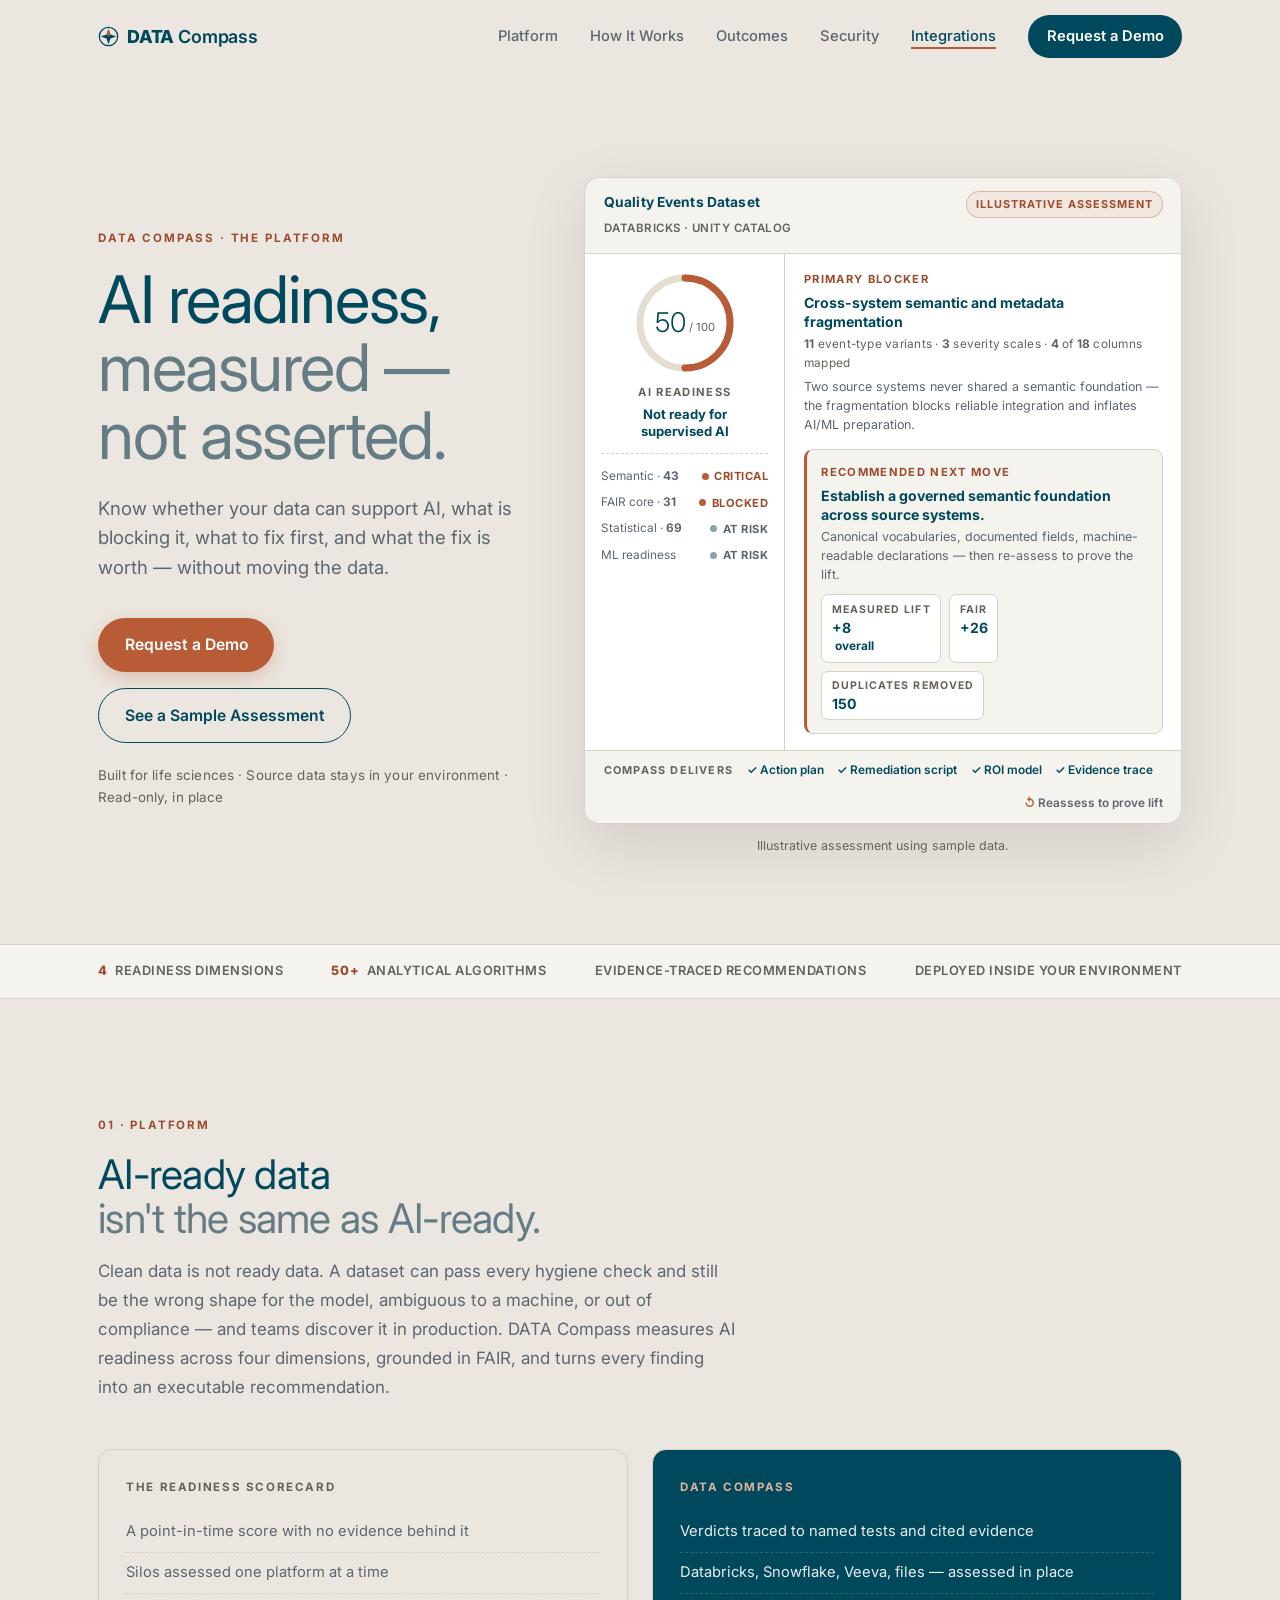
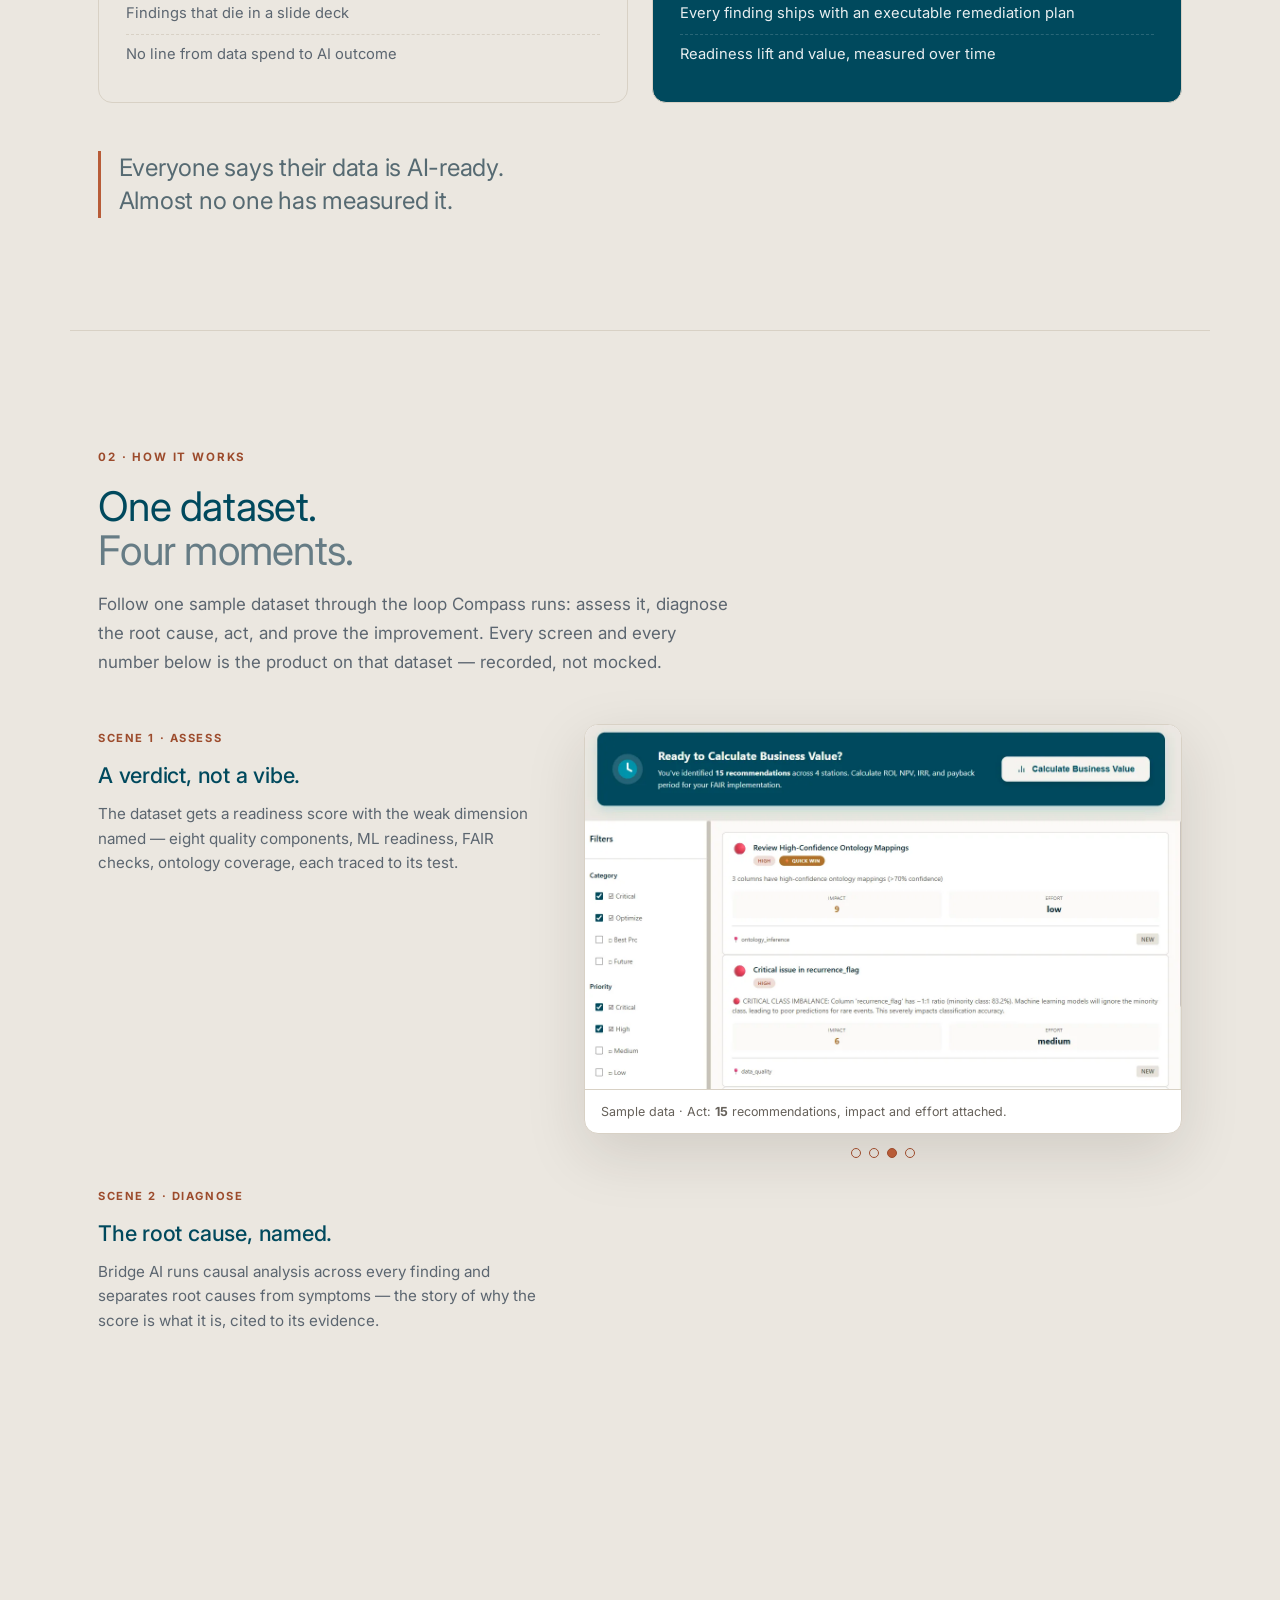
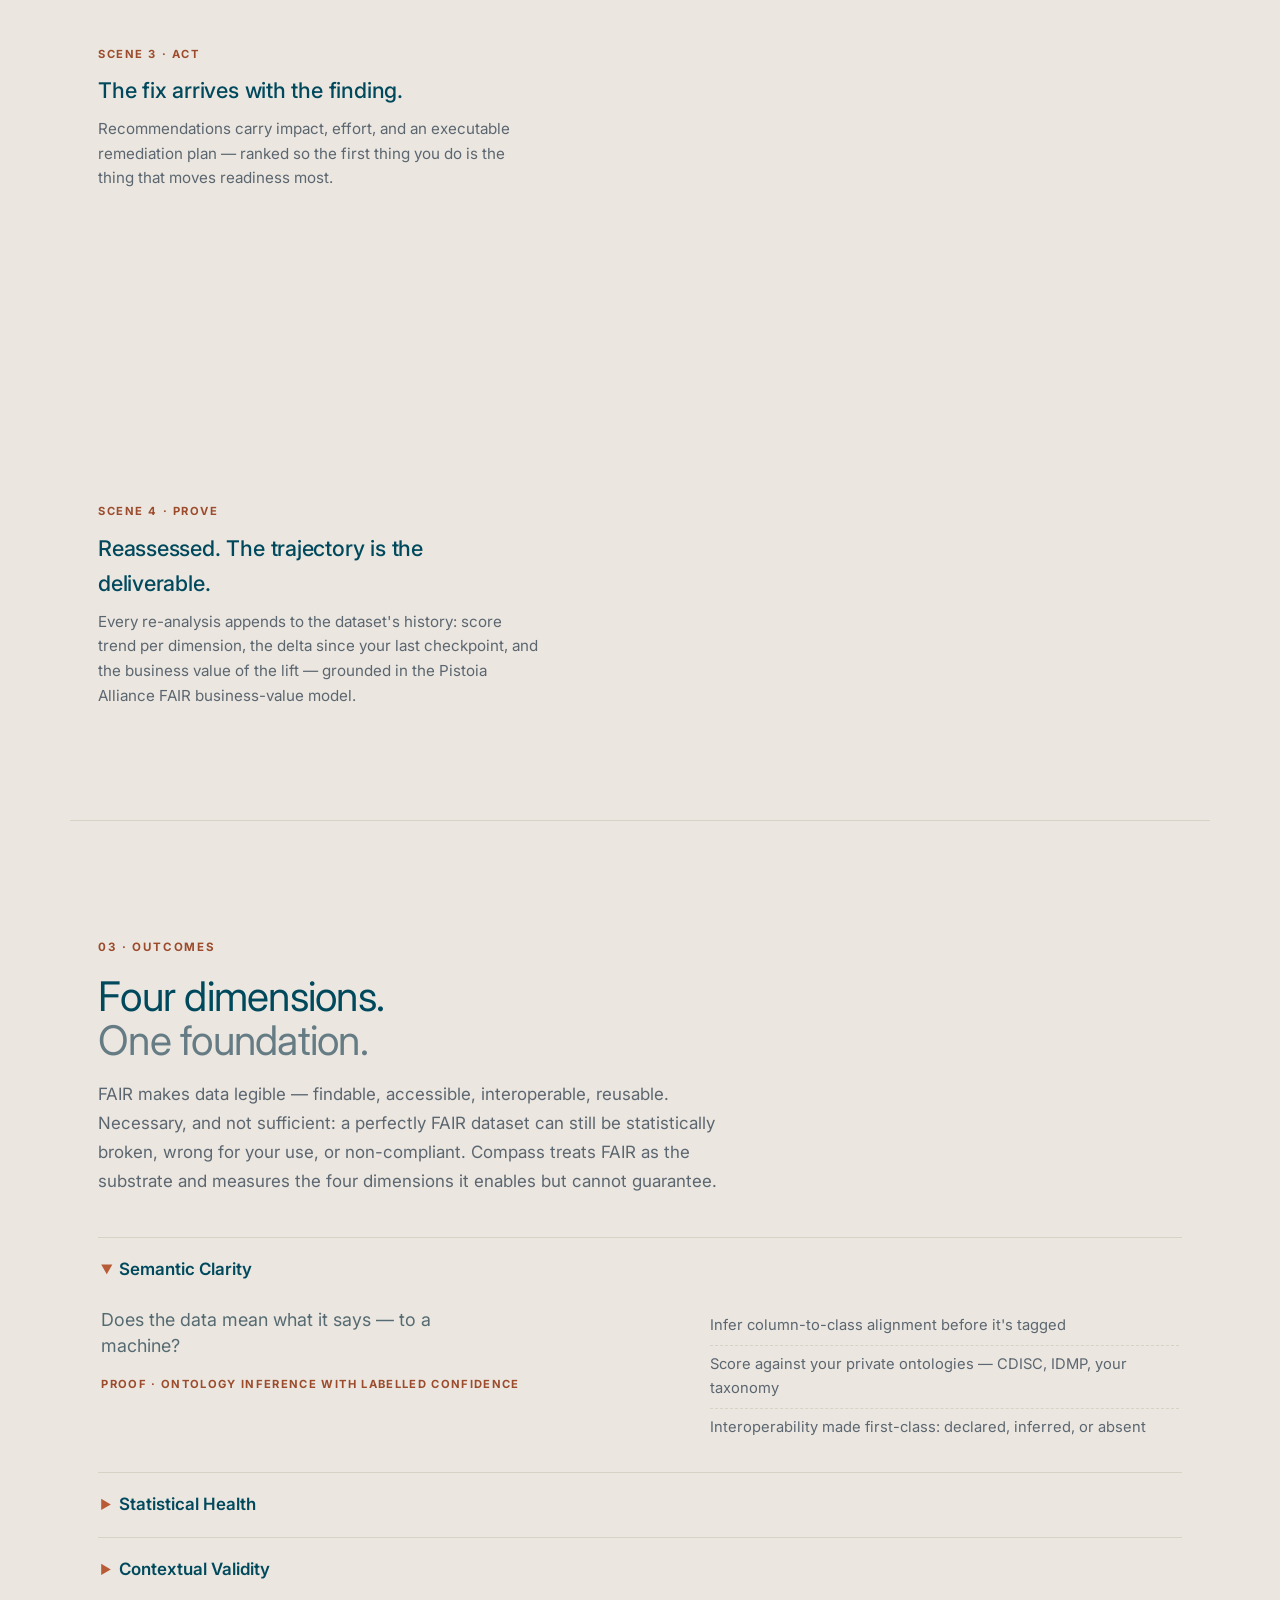
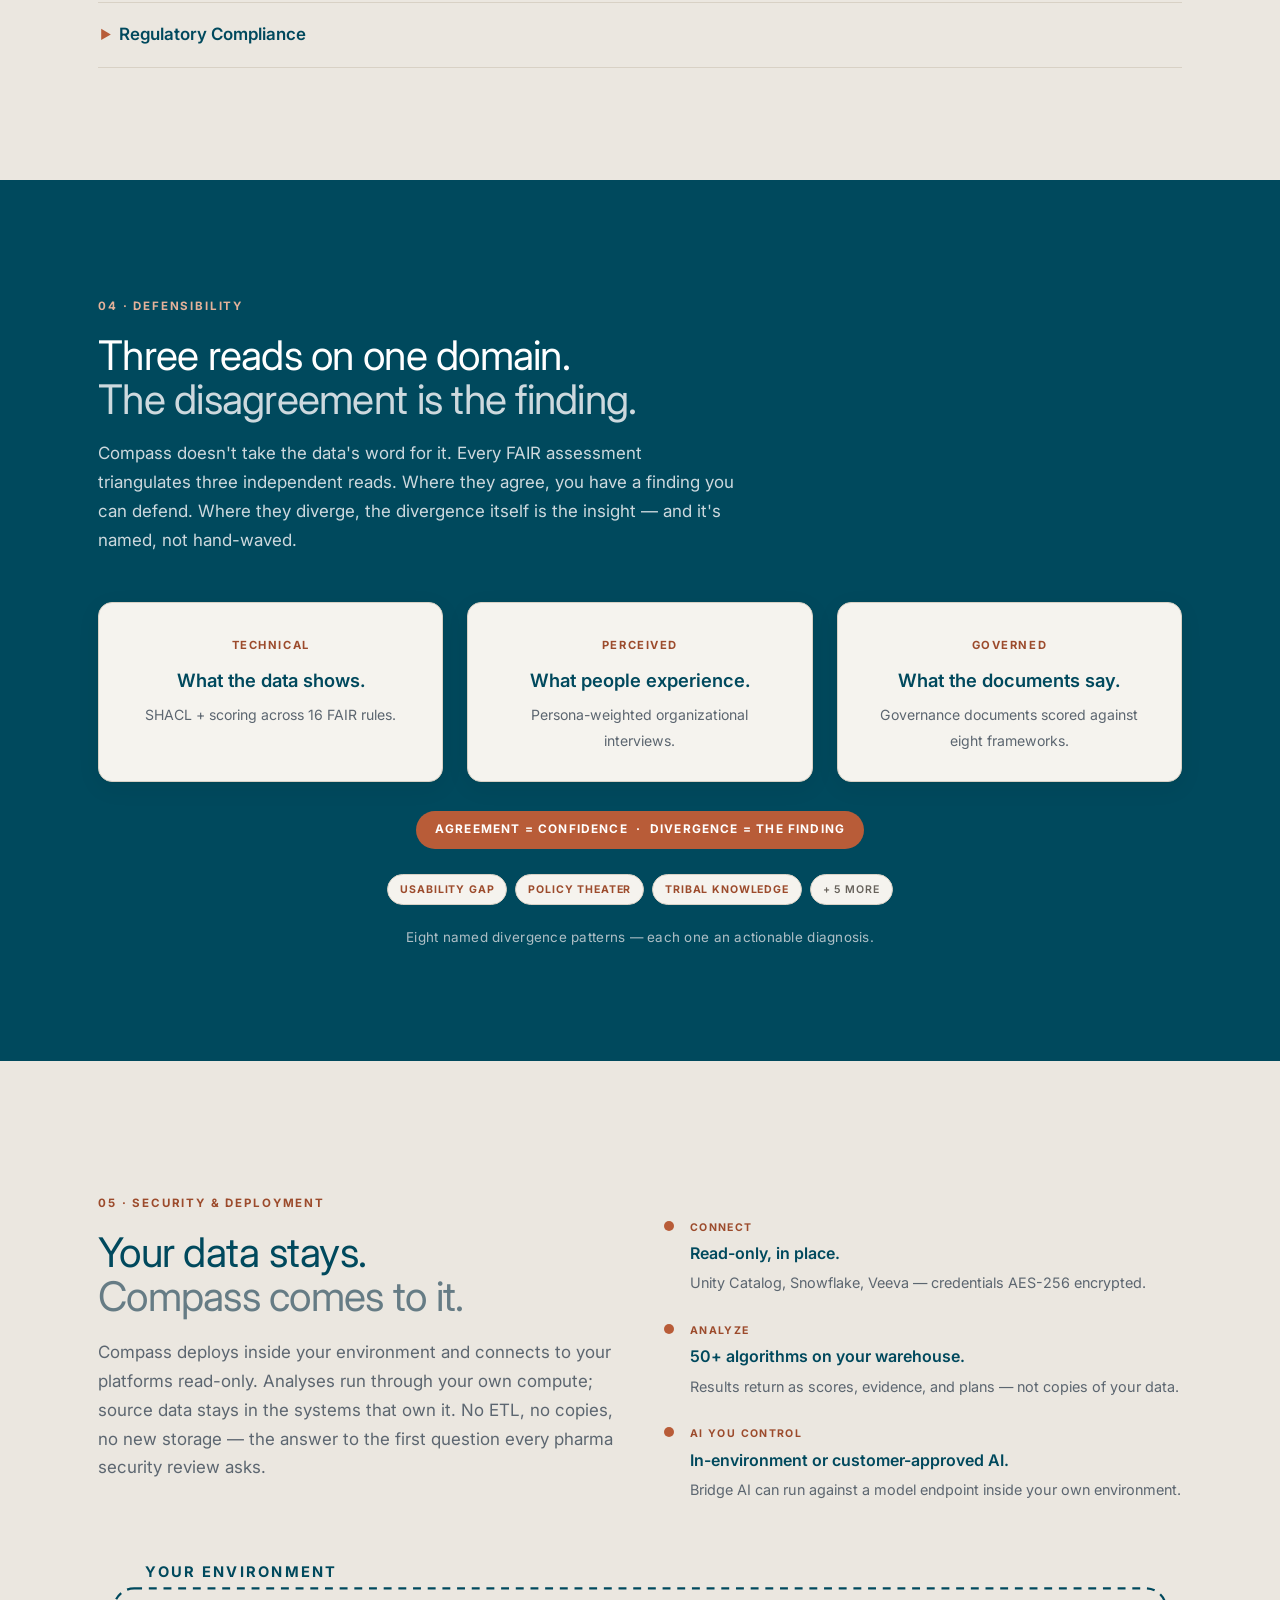
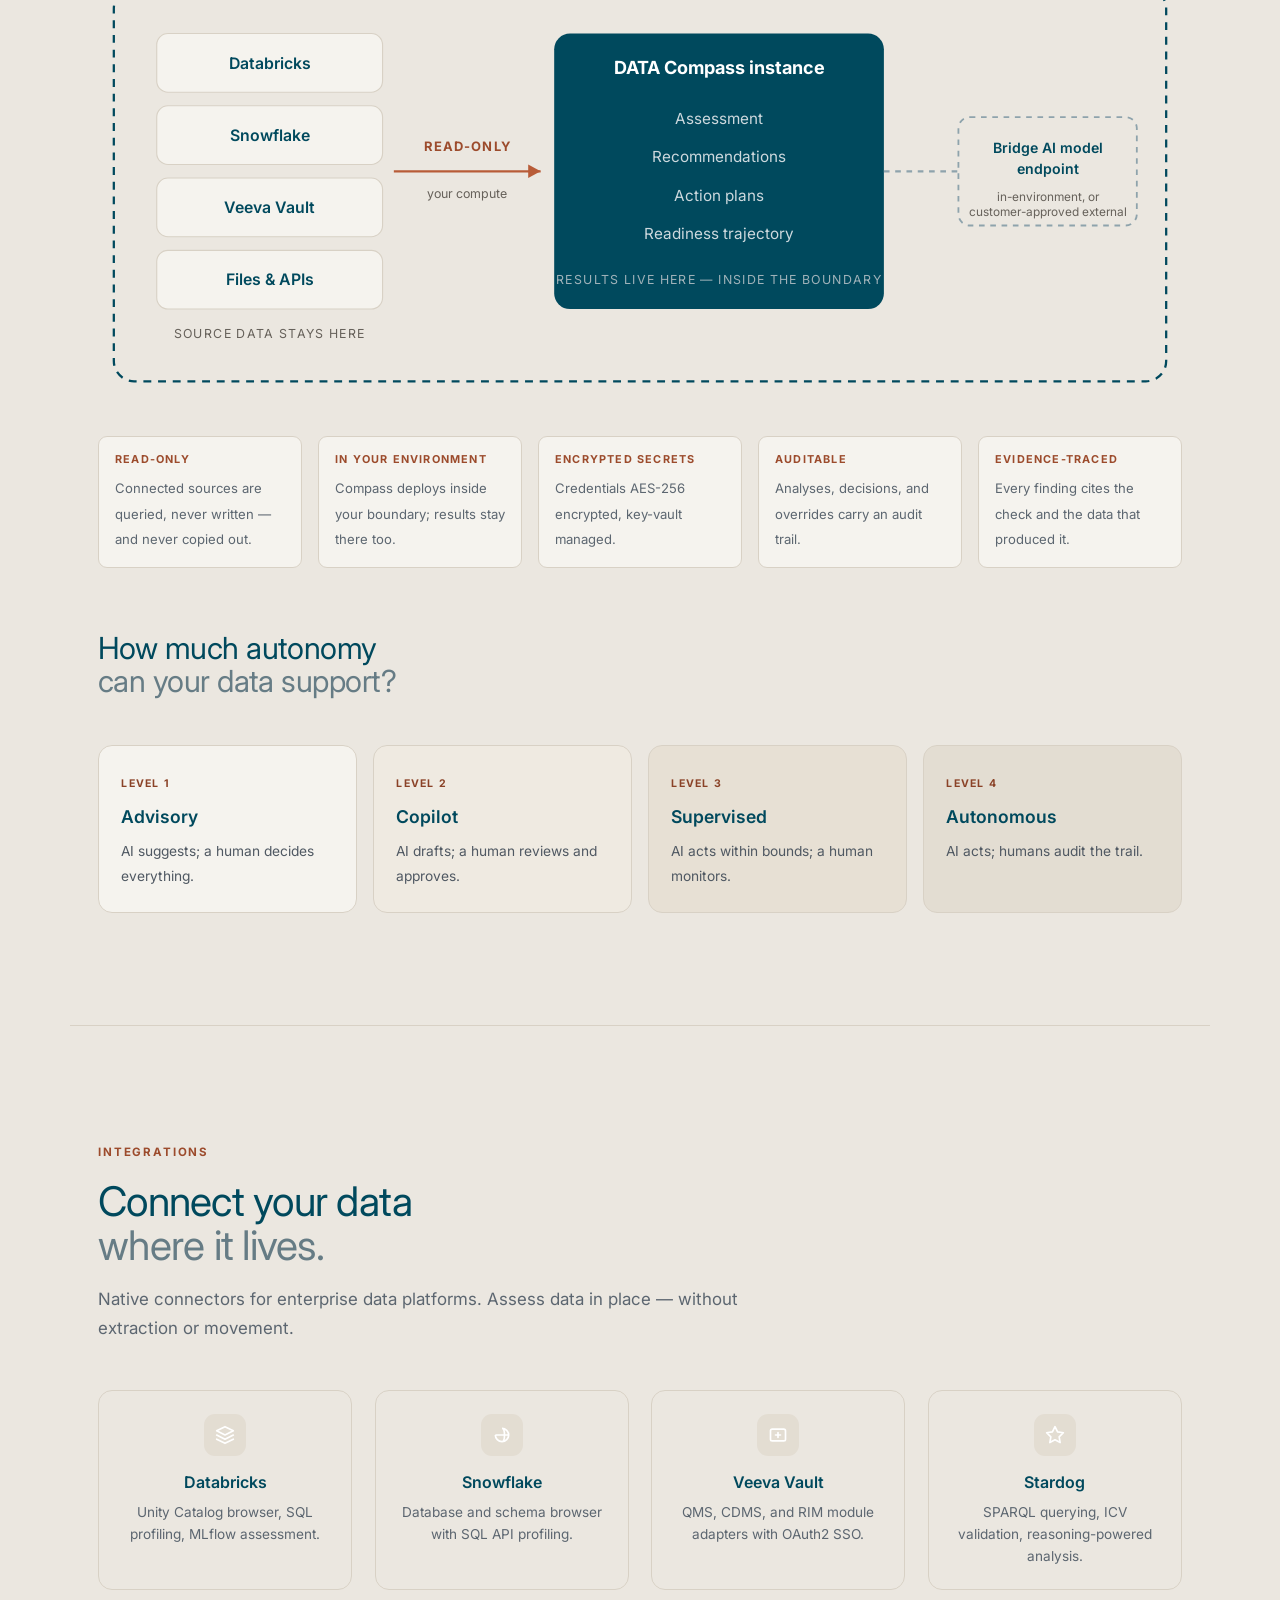
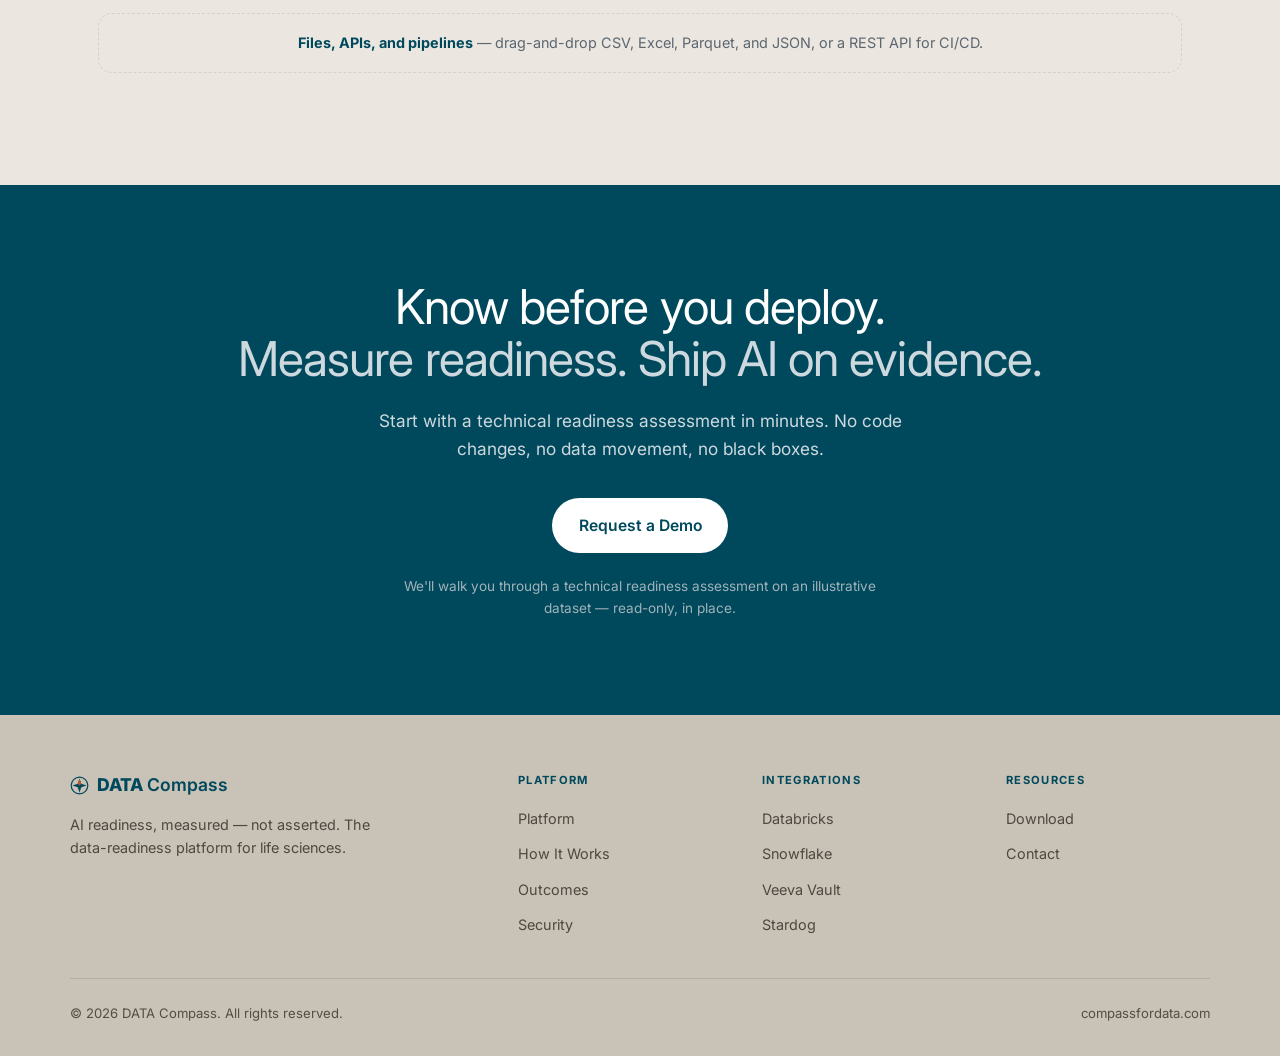
==== index.html @ 2419c7cc "hotfix: hero secondary CTA pointed at removed #synthesis anchor 'See a Sample Assessment' now target" ====
<!DOCTYPE html>
<html lang="en">
<head>
  <meta charset="UTF-8">
  <meta name="viewport" content="width=device-width, initial-scale=1.0">
  <title>DATA Compass · AI readiness, measured — not asserted.</title>
  <link rel="canonical" href="https://compassfordata.com/">
  <meta name="description" content="DATA Compass is the data platform that evaluates datasets for AI readiness across four dimensions — then turns every finding into a recommendation, an executable action plan, and a quantified ROI. Built for life sciences.">
  <meta name="theme-color" content="#00495D">
  <meta property="og:type" content="website">
  <meta property="og:url" content="https://compassfordata.com/">
  <meta property="og:title" content="DATA Compass — AI readiness, measured — not asserted.">
  <meta property="og:description" content="Evaluate datasets for AI readiness across four dimensions, grounded in FAIR — then close the gap with recommendations, an action plan, and a quantified ROI.">
  <meta property="og:image" content="https://compassfordata.com/img/og-card.png">
  <meta property="og:image:width" content="1200">
  <meta property="og:image:height" content="630">
  <meta name="twitter:card" content="summary_large_image">
  <meta name="twitter:title" content="DATA Compass — AI readiness, measured — not asserted.">
  <meta name="twitter:description" content="The data platform that measures AI readiness across four dimensions, grounded in FAIR — for life sciences.">
  <meta name="twitter:image" content="https://compassfordata.com/img/og-card.png">
  <link rel="icon" href="data:image/svg+xml,<svg xmlns='http://www.w3.org/2000/svg' viewBox='0 0 32 32'><circle cx='16' cy='16' r='13.5' fill='none' stroke='%2300495D' stroke-width='2.5'/><path d='M16 4 L19 13 L28 16 L19 19 L16 28 L13 19 L4 16 L13 13 Z' fill='%2300495D'/><path d='M16 4 L19 13 L16 16 L13 13 Z' fill='%23B85C38'/></svg>">
  <link rel="preconnect" href="https://fonts.googleapis.com">
  <link rel="preconnect" href="https://fonts.gstatic.com" crossorigin>
  <link href="https://fonts.googleapis.com/css2?family=Inter:wght@300;400;500;600;700;800&display=swap" rel="stylesheet">
  <script type="application/ld+json">
  {
    "@context": "https://schema.org",
    "@graph": [
      {
        "@type": "Organization",
        "@id": "https://compassfordata.com/#org",
        "name": "DATA Compass",
        "url": "https://compassfordata.com/",
        "logo": "https://compassfordata.com/img/og-card.png",
        "email": "contact@compassfordata.com",
        "description": "DATA Compass evaluates datasets for AI readiness across four dimensions, grounded in FAIR. Built for life sciences."
      },
      {
        "@type": "SoftwareApplication",
        "name": "DATA Compass",
        "applicationCategory": "BusinessApplication",
        "operatingSystem": "Self-hosted (Docker Compose, on-premises or private cloud)",
        "url": "https://compassfordata.com/",
        "publisher": { "@id": "https://compassfordata.com/#org" },
        "description": "The data platform that evaluates datasets for AI readiness and turns the evaluation into recommendations, an executable action plan, and a quantified ROI. Deploys inside the customer environment; analyses run read-only against the customer's own warehouse."
      }
    ]
  }
  </script>
  <style>
    /* ================================================================
       DATA COMPASS — v0.2 canonical design system (cream/teal/terracotta)
       ================================================================ */
    :root {
      --ground:    #EBE7E0;   /* page cream */
      --ground-2:  #F5F3EE;   /* light card */
      --ground-3:  #E3DDD2;   /* platform / foundation strip */
      --band:      #C9C2B6;   /* footer band */
      --terra:     #B85C38;   /* accent — eyebrows, numbers, chips */
      --terra-d:   #9c4b2c;
      --teal:      #00495D;   /* headline 1, subheads, panels */
      --teal-d:    #003543;
      --slate:     #8EA3AC;   /* decorative strokes, chart accents, disabled states ONLY */
      --slate-display: #667C85; /* headline second lines — LARGE display text only (~3.6:1) */
      --slate-ink: #566A72;   /* quotes + smaller supporting editorial (≥4.5:1 on cream) */
      --slate-on-dark: #CDD9DE; /* slate role on deep-teal surfaces */
      --ink:       #5C6670;   /* body */
      --muted:     #66615A;   /* meta / footer text (≥4.5:1 on cream) */
      --white:     #FFFFFF;
      --line:      #d8d1c5;   /* hairline on cream */
      --radius:    14px;
      --radius-sm: 9px;
      --shadow:    0 1px 2px rgba(40,30,20,.05), 0 6px 24px rgba(40,30,20,.06);
      --shadow-lg: 0 20px 60px rgba(40,30,20,.13);
      --maxw:      1140px;
      --ff:        'Inter',system-ui,-apple-system,'Segoe UI',sans-serif;
    }

    *,*::before,*::after { margin:0; padding:0; box-sizing:border-box; }
    a:focus-visible, button:focus-visible, input:focus-visible, textarea:focus-visible {
      outline:2px solid var(--terra-d); outline-offset:2px; border-radius:3px;
    }
    .btn:focus-visible, .nav-cta:focus-visible, .chip:focus-visible { outline-offset:3px; border-radius:100px; }
    html { scroll-behavior:smooth; -webkit-text-size-adjust:100%; }
    body {
      font-family:var(--ff);
      color:var(--ink);
      background:var(--ground);
      line-height:1.62;
      font-weight:400;
      -webkit-font-smoothing:antialiased;
      text-rendering:optimizeLegibility;
      overflow-x:hidden;
    }
    .container { max-width:var(--maxw); margin:0 auto; padding:0 28px; }
    section { position:relative; }

    /* ---- typography primitives ---- */
    .eyebrow {
      font-size:.72rem; font-weight:700; letter-spacing:.16em; text-transform:uppercase;
      color:var(--terra-d); margin-bottom:1.1rem; display:inline-block;
    }
    .headline {
      font-weight:400; color:var(--teal); letter-spacing:-.018em; line-height:1.08;
      font-size:clamp(1.9rem,4.4vw,2.55rem);
    }
    .headline .alt { color:var(--slate-display); display:block; }
    .lead {
      color:var(--ink); font-size:1.06rem; line-height:1.7; max-width:62ch; margin-top:1.25rem;
    }
    .quote {
      font-weight:400; color:var(--slate-ink); font-size:clamp(1.15rem,2.3vw,1.5rem);
      letter-spacing:-.01em; line-height:1.4; max-width:30ch;
      border-left:3px solid var(--terra); padding-left:1.1rem;
    }
    .chip {
      display:inline-flex; align-items:center; gap:.5rem; background:var(--terra); color:var(--white);
      font-size:.74rem; font-weight:700; letter-spacing:.1em; text-transform:uppercase;
      padding:.7rem 1.2rem; border-radius:100px; line-height:1.3;
    }
    .section-pad { padding:clamp(4.5rem,9vw,7rem) 0; }
    .divider { height:1px; background:var(--line); border:0; max-width:var(--maxw); margin:0 auto; }

    /* ---- nav ---- */
    .nav {
      position:sticky; top:0; z-index:60; background:rgba(235,231,224,.93);
      backdrop-filter:saturate(140%) blur(16px); -webkit-backdrop-filter:saturate(140%) blur(16px);
      border-bottom:1px solid transparent; transition:border-color .25s, box-shadow .25s;
    }
    .nav.scrolled { border-bottom-color:var(--line); box-shadow:0 4px 24px rgba(40,30,20,.05); }
    .nav-inner { max-width:var(--maxw); margin:0 auto; padding:.95rem 28px; display:flex; align-items:center; justify-content:space-between; }
    .nav-brand { font-weight:600; color:var(--teal); text-decoration:none; font-size:1.12rem; letter-spacing:-.01em; display:flex; align-items:center; gap:.5rem; }
    .nav-brand svg.mark { display:block; flex:none; }
    .nav-brand b { font-weight:800; }
    .nav-links { display:flex; align-items:center; gap:2rem; }
    .nav-links a { color:var(--ink); text-decoration:none; font-size:.92rem; font-weight:500; transition:color .2s; }
    .nav-links a:hover { color:var(--teal); }
    .nav-cta {
      background:var(--teal); color:var(--white)!important; padding:.6rem 1.15rem; border-radius:100px;
      font-weight:600!important; transition:background .2s, transform .2s;
    }
    .nav-cta:hover { background:var(--teal-d); transform:translateY(-1px); }
    .hamburger { display:none; background:none; border:0; cursor:pointer; flex-direction:column; gap:5px; padding:6px; }
    .hamburger span { width:24px; height:2px; background:var(--teal); border-radius:2px; transition:.25s; }

    /* ---- buttons ---- */
    .btn {
      display:inline-flex; align-items:center; gap:.5rem; font-weight:600; font-size:.98rem;
      padding:.85rem 1.6rem; border-radius:100px; text-decoration:none; cursor:pointer;
      transition:transform .2s, background .2s, box-shadow .2s, color .2s; border:1.5px solid transparent;
    }
    .btn--primary { background:var(--terra); color:var(--white); box-shadow:0 6px 18px rgba(184,92,56,.28); }
    .btn--primary:hover { background:var(--terra-d); transform:translateY(-2px); box-shadow:0 10px 24px rgba(184,92,56,.34); }
    .btn--teal { background:var(--teal); color:var(--white); }
    .btn--teal:hover { background:var(--teal-d); transform:translateY(-2px); }
    .btn--outline { background:transparent; color:var(--teal); border-color:var(--teal); }
    .btn--outline:hover { background:var(--teal); color:var(--white); }
    .btn--ghost-light { background:rgba(255,255,255,.12); color:var(--white); border-color:rgba(255,255,255,.4); }
    .btn--ghost-light:hover { background:rgba(255,255,255,.2); }
    .btn--white { background:var(--white); color:var(--teal); }
    .btn--white:hover { transform:translateY(-2px); box-shadow:var(--shadow-lg); }

    /* ---- hero ---- */
    .hero { padding:clamp(3.5rem,8vw,6.5rem) 0 clamp(3.5rem,7vw,5.5rem); }
    .hero-grid { max-width:var(--maxw); margin:0 auto; padding:0 28px; display:grid; grid-template-columns:minmax(360px,.85fr) minmax(540px,1.15fr); gap:2.8rem; align-items:center; }
    .hero h1 { font-weight:400; color:var(--teal); letter-spacing:-.022em; line-height:1.04; font-size:clamp(2.6rem,6vw,4.1rem); }
    .hero h1 .alt { color:var(--slate-display); display:block; }
    .hero-sub { margin-top:1.5rem; font-size:1.16rem; line-height:1.6; color:var(--ink); max-width:50ch; }
    .hero-ctas { margin-top:2.2rem; display:flex; gap:1rem; flex-wrap:wrap; }
    .hero-note { margin-top:1.4rem; font-size:.84rem; color:var(--muted); letter-spacing:.01em; }

    /* hero: the AI Readiness Decision Brief */
    .hero-visual { position:relative; }
    .hero-proof { margin:0; }
    .proof-window { background:var(--white); border:1px solid var(--line); border-radius:16px; box-shadow:var(--shadow-lg); overflow:hidden; }
    .proof-header { display:flex; justify-content:space-between; align-items:flex-start; gap:1rem; padding:.85rem 1.15rem; background:var(--ground-2); border-bottom:1px solid var(--line); }
    .ph-id b { display:block; color:var(--teal); font-size:.86rem; font-weight:700; letter-spacing:.01em; }
    .proof-sources { font-size:.72rem; color:var(--muted); letter-spacing:.04em; text-transform:uppercase; font-weight:600; }
    .ph-ctx { text-align:right; display:flex; flex-direction:column; align-items:flex-end; gap:.3rem; }
    .proof-badge { font-size:.68rem; font-weight:700; letter-spacing:.09em; text-transform:uppercase; color:var(--terra-d); border:1px solid rgba(184,92,56,.35); background:rgba(184,92,56,.07); padding:.22rem .55rem; border-radius:100px; white-space:nowrap; }
    .proof-main { display:grid; grid-template-columns:200px 1fr; }
    /* verdict panel */
    .proof-score-panel { padding:1.05rem 1rem 1rem; border-right:1px solid var(--line); display:flex; flex-direction:column; align-items:center; text-align:center; }
    .proof-score { position:relative; width:104px; height:104px; }
    .proof-score svg { width:100%; height:100%; transform:rotate(-90deg); }
    .proof-score circle { fill:none; stroke-width:8; }
    .ring-track { stroke:var(--ground-3); }
    .ring-fill { stroke:var(--terra); stroke-linecap:round; stroke-dasharray:326.7; stroke-dashoffset:163.4; }
    .score-num { position:absolute; inset:0; display:flex; align-items:center; justify-content:center; gap:.15rem; }
    .score-num b { font-size:1.7rem; font-weight:300; color:var(--teal); line-height:1; }
    .score-num span { font-size:.7rem; color:var(--muted); align-self:center; margin-top:.55rem; }
    .score-label { margin-top:.5rem; font-size:.7rem; font-weight:700; letter-spacing:.12em; text-transform:uppercase; color:var(--muted); }
    .proof-verdict { margin-top:.3rem; font-size:.82rem; font-weight:700; color:var(--teal); line-height:1.3; }
    .proof-dimensions { list-style:none; width:100%; margin-top:.8rem; border-top:1px dashed var(--line); padding-top:.6rem; }
    .proof-dimensions li { display:flex; justify-content:space-between; align-items:center; font-size:.74rem; padding:.22rem 0; }
    .proof-dimensions span { color:var(--ink); }
    .proof-dimensions i { font-style:normal; font-weight:700; font-size:.7rem; letter-spacing:.05em; text-transform:uppercase; display:flex; align-items:center; gap:.32rem; }
    .proof-dimensions i::before { content:""; width:7px; height:7px; border-radius:50%; flex:none; }
    .proof-dimensions i[data-s="critical"] { color:var(--terra-d); } .proof-dimensions i[data-s="critical"]::before { background:var(--terra); }
    .proof-dimensions i[data-s="blocked"]  { color:var(--terra-d); } .proof-dimensions i[data-s="blocked"]::before  { background:var(--terra); }
    .proof-dimensions i[data-s="risk"]     { color:var(--ink); }     .proof-dimensions i[data-s="risk"]::before     { background:var(--slate); }
    .proof-dimensions i[data-s="partial"]  { color:var(--teal); }    .proof-dimensions i[data-s="partial"]::before  { background:var(--teal); }
    /* diagnosis + recommendation */
    .proof-diagnosis { padding:1rem 1.15rem; display:flex; flex-direction:column; gap:.9rem; }
    .pd-eyebrow { display:block; font-size:.7rem; font-weight:700; letter-spacing:.12em; text-transform:uppercase; color:var(--terra-d); margin-bottom:.3rem; }
    .pd-block b { display:block; color:var(--teal); font-size:.88rem; font-weight:700; line-height:1.35; }
    .pd-evidence { display:block; font-size:.74rem; color:var(--muted); margin-top:.25rem; letter-spacing:.02em; }
    .pd-evidence b, .proof-dimensions b, figcaption b { display:inline; font-size:inherit; color:inherit; font-weight:700; }
    .pd-block p { font-size:.78rem; color:var(--ink); line-height:1.5; margin-top:.3rem; }
    .pd-block--rec { background:var(--ground-2); border:1px solid var(--line); border-left:3px solid var(--terra); border-radius:var(--radius-sm); padding:.8rem .9rem; }
    .proof-meta { display:flex; gap:.5rem; flex-wrap:wrap; margin-top:.6rem; }
    .proof-meta span { display:flex; flex-direction:column; background:var(--white); border:1px solid var(--line); border-radius:7px; padding:.35rem .6rem; font-size:.74rem; font-weight:700; color:var(--teal); }
    .proof-meta i { font-style:normal; font-size:.66rem; font-weight:700; letter-spacing:.1em; text-transform:uppercase; color:var(--muted); }
    /* deliverables */
    .proof-deliverables { display:flex; align-items:center; gap:.85rem; flex-wrap:wrap; padding:.65rem 1.15rem; background:var(--ground-2); border-top:1px solid var(--line); font-size:.74rem; font-weight:600; color:var(--teal); }
    .proof-deliverables i { font-style:normal; font-size:.68rem; font-weight:700; letter-spacing:.11em; text-transform:uppercase; color:var(--muted); }
    .proof-loop { margin-left:auto; color:var(--ink); font-weight:600; }
    .proof-loop em { font-style:normal; color:var(--terra); font-weight:700; }
    .hero-proof figcaption { text-align:center; font-size:.78rem; color:var(--muted); margin-top:.7rem; }

    /* ---- generic section header ---- */
    .sec-head { max-width:64ch; }
    .sec-head .lead { margin-top:1.1rem; }

    /* ---- informational cards: flat borders, no shadow (card discipline) ---- */
    .pcard { background:var(--ground-2); border:1px solid var(--line); border-radius:var(--radius); padding:1.6rem; }
    .pcard .lbl { font-size:.68rem; font-weight:700; letter-spacing:.13em; text-transform:uppercase; color:var(--terra-d); }
    .pcard h3 { color:var(--teal); font-size:1.06rem; font-weight:600; margin:.7rem 0 .5rem; line-height:1.3; letter-spacing:-.01em; }
    .pcard p { font-size:.92rem; color:var(--ink); line-height:1.55; }

    /* ---- nav active-section indicator ---- */
    .nav-links a.active { color:var(--teal); box-shadow:inset 0 -2px 0 var(--terra); }

    /* ---- credibility strip (ch1) ---- */
    .strip { border-top:1px solid var(--line); border-bottom:1px solid var(--line); background:var(--ground-2); }
    .strip-inner { display:flex; justify-content:space-between; gap:1.2rem; flex-wrap:wrap; padding-top:1rem; padding-bottom:1rem; }
    .strip-inner span { font-size:.8rem; letter-spacing:.04em; text-transform:uppercase; color:var(--muted); font-weight:600; }
    .strip-inner b { color:var(--terra-d); font-weight:800; margin-right:.25rem; }

    /* ---- comparison (ch2) ---- */
    .compare { display:grid; grid-template-columns:1fr 1fr; gap:1.5rem; margin-top:3rem; }
    .compare > div { border:1px solid var(--line); border-radius:var(--radius); padding:1.7rem; }
    .compare .before { background:transparent; }
    .compare .after { background:var(--teal); }
    .compare h3 { font-size:.72rem; font-weight:700; letter-spacing:.14em; text-transform:uppercase; margin-bottom:1rem; }
    .compare .before h3 { color:var(--muted); }
    .compare .after h3 { color:#e4b29a; }
    .compare ul { list-style:none; }
    .compare li { padding:.5rem 0; border-top:1px dashed var(--line); font-size:.92rem; color:var(--ink); }
    .compare .after li { color:#e8eef0; border-top-color:rgba(255,255,255,.16); }
    .compare li:first-child { border-top:0; }

    /* ---- sticky sample journey (ch3) — P0-gated pattern ---- */
    .journey { display:grid; grid-template-columns:minmax(320px,.85fr) minmax(420px,1.15fr); gap:2.8rem; align-items:start; margin-top:3rem; }
    .scenes { display:flex; flex-direction:column; gap:34vh; }
    .scene h3 { color:var(--teal); font-size:1.35rem; font-weight:500; letter-spacing:-.01em; margin:.5rem 0 .55rem; }
    .scene .lbl { font-size:.7rem; font-weight:700; letter-spacing:.14em; text-transform:uppercase; color:var(--terra-d); }
    .scene p { font-size:.95rem; color:var(--ink); max-width:44ch; }
    .scene .inline-frame { display:none; margin-top:1.2rem; }
    .frame-wrap { position:sticky; top:10vh; }
    .jframe { background:var(--white); border:1px solid var(--line); border-radius:var(--radius); box-shadow:var(--shadow-lg); overflow:hidden; }
    .jframe figure { display:none; margin:0; }
    .jframe figure.active { display:block; }
    html:not(.js) .jframe figure:first-child { display:block; }
    .jframe img { display:block; width:100%; height:auto; }
    .jframe figcaption { font-size:.78rem; color:var(--muted); padding:.7rem 1rem; border-top:1px solid var(--line); }
    .jrail { display:flex; gap:.5rem; margin-top:.9rem; justify-content:center; }
    .jrail button { width:10px; height:10px; border-radius:50%; border:1px solid var(--terra-d); background:transparent; padding:0; cursor:pointer; }
    .jrail button.active { background:var(--terra); }
    @media (max-width:980px), (max-height:700px) {
      .journey { grid-template-columns:1fr; }
      .frame-wrap { display:none; }
      .scene .inline-frame { display:block; }
      .scenes { gap:3.5rem; }
    }
    html:not(.js) .frame-wrap { display:none; }
    html:not(.js) .scene .inline-frame { display:block; }

    /* ---- dimension selector (ch4) — native details ---- */
    .dims { margin-top:2.6rem; border-top:1px solid var(--line); }
    .dims details { border-bottom:1px solid var(--line); }
    .dims summary { cursor:pointer; padding:1.15rem .2rem; font-size:1.06rem; font-weight:600; color:var(--teal); }
    .dims summary::marker { color:var(--terra); }
    .dims .dbody { padding:.3rem .2rem 1.5rem; display:grid; grid-template-columns:1.1fr .9fr; gap:2.2rem; }
    .dims .q { font-size:1.12rem; color:var(--slate-ink); max-width:36ch; line-height:1.45; }
    .dims .proof { font-size:.7rem; font-weight:700; letter-spacing:.12em; text-transform:uppercase; color:var(--terra-d); margin-top:1rem; }
    .dims ul { list-style:none; }
    .dims li { padding:.45rem 0; border-top:1px dashed var(--line); font-size:.92rem; color:var(--ink); }
    .dims li:first-child { border-top:0; }
    @media (max-width:768px){ .dims .dbody { grid-template-columns:1fr; gap:1rem; } }

    /* ---- named-pattern chips (ch5) ---- */
    .tri-pats { display:flex; flex-wrap:wrap; gap:.5rem; justify-content:center; margin-top:1.6rem; }
    .tri-pat { font-size:.66rem; font-weight:700; letter-spacing:.08em; text-transform:uppercase; color:var(--terra-d); border:1px solid var(--line); background:var(--ground-2); padding:.35rem .75rem; border-radius:100px; }
    .tri-pat--more { color:var(--muted); font-weight:600; }

    /* ---- integration rail (ch7) — monochrome, brand color on hover ---- */
    .int-rail { display:grid; grid-template-columns:repeat(4,1fr); gap:1.4rem; margin-top:3rem; }
    .rail-item { border:1px solid var(--line); border-radius:var(--radius); padding:1.4rem 1.5rem; text-align:center; }
    .rail-item .ic { width:42px; height:42px; border-radius:11px; display:flex; align-items:center; justify-content:center; margin:0 auto 0.9rem; background:var(--ground-3); transition:background .25s; }
    .rail-item:hover .ic { background:var(--hover-bg, var(--teal)); }
    .rail-item h3 { color:var(--teal); font-size:1rem; font-weight:600; margin-bottom:.3rem; }
    .rail-item p { font-size:.85rem; color:var(--ink); }
    .connector-card { margin-top:1.4rem; border:1px dashed var(--line); border-radius:var(--radius); padding:1.1rem 1.5rem; font-size:.9rem; color:var(--ink); text-align:center; }
    .connector-card b { color:var(--teal); }

    /* ---- two-column feature rows (FAIR floor, connect, dimensions deep) ---- */
    .two-col { display:grid; grid-template-columns:1fr 1fr; gap:3rem; align-items:start; margin-top:1rem; }
    .feat-list { margin-top:1.5rem; display:flex; flex-direction:column; gap:1.25rem; }
    .feat { display:grid; grid-template-columns:auto 1fr; gap:1rem; }
    .feat .dot { width:10px; height:10px; border-radius:50%; background:var(--terra); margin-top:.5rem; }
    .feat .lbl { font-size:.66rem; font-weight:700; letter-spacing:.13em; text-transform:uppercase; color:var(--terra-d); }
    .feat b { display:block; color:var(--teal); font-weight:600; font-size:1rem; margin:.15rem 0 .2rem; }
    .feat span { font-size:.9rem; color:var(--ink); }

    /* ---- method / triangulation ---- */
    .tri { display:grid; grid-template-columns:repeat(3,1fr); gap:1.5rem; margin-top:3rem; }
    .tri-card { background:var(--ground-2); border:1px solid var(--line); border-radius:var(--radius); padding:1.7rem; text-align:center; box-shadow:var(--shadow); }
    .tri-card .lbl { font-size:.7rem; font-weight:700; letter-spacing:.14em; text-transform:uppercase; color:var(--terra-d); }
    .tri-card b { display:block; color:var(--teal); font-size:1.15rem; font-weight:600; margin:.6rem 0 .4rem; }
    .tri-card span { font-size:.88rem; color:var(--ink); }
    .tri-chip-wrap { text-align:center; margin-top:1.8rem; }
    .patterns-note { text-align:center; margin-top:1.4rem; font-size:.84rem; color:#aebfc6; letter-spacing:.02em; }

    /* ---- product screenshots ---- */
    .shot { margin:3rem auto 0; max-width:860px; }
    .shot--narrow { max-width:560px; }
    .shot img { display:block; width:100%; height:auto; border-radius:var(--radius); border:1px solid var(--line); box-shadow:var(--shadow-lg); }
    .shot figcaption { text-align:center; font-size:.84rem; color:var(--muted); margin-top:1rem; letter-spacing:.01em; }
    .panel .shot figcaption { color:#aebfc6; }

    /* ---- autonomy ladder ---- */
    .ladder { display:grid; grid-template-columns:repeat(4,1fr); gap:1rem; margin-top:3rem; }
    .rung { background:var(--ground-2); border:1px solid var(--line); border-radius:var(--radius); padding:1.4rem; position:relative; }
    .rung .step-n { font-size:.66rem; font-weight:700; letter-spacing:.12em; text-transform:uppercase; color:#8a4227; }
    .rung b { display:block; color:var(--teal); font-size:1.1rem; font-weight:600; margin:.5rem 0 .4rem; }
    .rung span { font-size:.86rem; color:#4f5862; }
    .rung:nth-child(1){ background:var(--ground-2); }
    .rung:nth-child(2){ background:#efeae1; }
    .rung:nth-child(3){ background:#e7e0d4; }
    .rung:nth-child(4){ background:var(--ground-3); }

    /* ---- panel (teal full-bleed) ---- */
    .panel { background:var(--teal); color:#fff; }
    .panel .eyebrow { color:#e4b29a; }
    .panel .headline { color:#fff; }
    .panel .headline .alt { color:var(--slate-on-dark); }
    .panel .lead { color:#cdd9de; }
    .panel .pcard { background:rgba(255,255,255,.06); border-color:rgba(255,255,255,.14); box-shadow:none; }
    .panel .pcard h3 { color:#fff; }
    .panel .pcard p { color:#c4d0d5; }
    .panel .pcard .lbl { color:#d99a7e; }

    /* ---- security boundary diagram + trust grid (PR-D) ---- */
    .boundary { margin-top:3.5rem; }
    .boundary svg { display:block; width:100%; height:auto; }
    .trust-grid { display:grid; grid-template-columns:repeat(5,1fr); gap:1rem; margin-top:1.6rem; }
    .trust-cell { border:1px solid var(--line); border-radius:var(--radius-sm); padding:.9rem 1rem; background:var(--ground-2); }
    .trust-cell b { display:block; font-size:.68rem; font-weight:700; letter-spacing:.11em; text-transform:uppercase; color:var(--terra-d); margin-bottom:.35rem; }
    .trust-cell span { font-size:.82rem; color:var(--ink); line-height:1.45; }
    @media (max-width:980px){ .trust-grid { grid-template-columns:repeat(2,1fr); } }
    @media (max-width:680px){ .trust-grid { grid-template-columns:1fr; } }

    /* ---- CTA ---- */
    .cta { background:var(--teal); color:#fff; text-align:center; padding:clamp(4rem,8vw,6rem) 28px; }
    .cta h2 { font-weight:400; font-size:clamp(2rem,5vw,3rem); letter-spacing:-.02em; line-height:1.08; }
    .cta h2 .alt { color:var(--slate-on-dark); display:block; }
    .cta p { color:#cdd9de; max-width:54ch; margin:1.4rem auto 0; font-size:1.08rem; }
    .cta-btns { margin-top:2.2rem; display:flex; gap:1rem; justify-content:center; flex-wrap:wrap; }
    .cta-sub { font-size:.85rem!important; color:#9fb2b9!important; margin-top:1.4rem!important; }

    /* ---- footer ---- */
    .footer { background:var(--band); color:#4E4840; padding:3.5rem 28px 2rem; }
    .footer-grid { max-width:var(--maxw); margin:0 auto; display:grid; grid-template-columns:2fr 1fr 1fr 1fr; gap:2.5rem; }
    .footer-brand { font-weight:600; color:var(--teal); font-size:1.1rem; display:flex; align-items:center; gap:.5rem; }
    .footer-brand b { font-weight:800; } .footer-brand svg.mark { display:block; flex:none; }
    .footer-desc { font-size:.9rem; margin-top:.8rem; max-width:34ch; color:#4E4840; }
    .footer h4 { font-size:.7rem; font-weight:700; letter-spacing:.12em; text-transform:uppercase; color:var(--teal); margin-bottom:1rem; }
    .footer ul { list-style:none; display:flex; flex-direction:column; gap:.6rem; }
    .footer a { color:#4E4840; text-decoration:none; font-size:.9rem; transition:color .2s; }
    .footer a:hover { color:var(--teal); }
    .footer-bar { max-width:var(--maxw); margin:2.5rem auto 0; padding-top:1.5rem; border-top:1px solid rgba(0,0,0,.1); display:flex; justify-content:space-between; font-size:.82rem; color:#554E40; flex-wrap:wrap; gap:.5rem; }

    /* ---- mobile menu ---- */
    .mobile { position:fixed; inset:0; background:var(--ground); z-index:100; transform:translateX(100%); transition:transform .3s; display:flex; flex-direction:column; padding:5rem 2rem 2rem; gap:1.4rem; }
    .mobile.open { transform:translateX(0); }
    .mobile a { color:var(--teal); text-decoration:none; font-size:1.3rem; font-weight:500; }
    .mobile a.btn--primary { color:var(--white); }
    .mobile-close { position:absolute; top:1.5rem; right:1.5rem; background:none; border:0; font-size:2rem; color:var(--teal); cursor:pointer; line-height:1; }

    /* ---- fade-in (JS-gated: without JS, content renders fully visible) ---- */
    html.js .fade-in { opacity:0; transform:translateY(14px); transition:opacity .55s ease, transform .55s ease; }
    html.js .fade-in.visible { opacity:1; transform:none; }

    /* staggered children inside a revealed section */
    html.js .fade-in .stagger > * { opacity:0; transform:translateY(12px); transition:opacity .5s ease, transform .5s ease; }
    html.js .fade-in.visible .stagger > * { opacity:1; transform:none; }
    .stagger > *:nth-child(2){ transition-delay:.06s; }
    .stagger > *:nth-child(3){ transition-delay:.12s; }
    .stagger > *:nth-child(4){ transition-delay:.18s; }
    .stagger > *:nth-child(5){ transition-delay:.24s; }
    .stagger > *:nth-child(6){ transition-delay:.30s; }
    .stagger > *:nth-child(7){ transition-delay:.36s; }
    .stagger > *:nth-child(8){ transition-delay:.42s; }

    /* hero decision brief resolves once: surface, score fill, diagnosis, outputs */
    @keyframes rise { from { opacity:0; transform:translateY(10px); } to { opacity:1; transform:none; } }
    @keyframes ringfill { from { stroke-dashoffset:326.7; } }
    html.js .proof-window { animation:rise .5s ease .1s backwards; }
    html.js .ring-fill { animation:ringfill .9s ease-out .5s backwards; }
    html.js .proof-dimensions { animation:rise .4s ease .7s backwards; }
    html.js .pd-block { animation:rise .4s ease .85s backwards; }
    html.js .pd-block--rec { animation:rise .4s ease 1s backwards; }
    html.js .proof-deliverables { animation:rise .4s ease 1.15s backwards; }
    html.js .hero-proof figcaption { animation:rise .4s ease 1.35s backwards; }

    @media (prefers-reduced-motion:reduce){
      html.js .fade-in, html.js .fade-in .stagger > * { opacity:1; transform:none; transition:none; }
      html.js .proof-window, html.js .ring-fill, html.js .proof-dimensions, html.js .pd-block,
      html.js .pd-block--rec, html.js .proof-deliverables,
      html.js .hero-proof figcaption { animation:none; }
      html{scroll-behavior:auto;}
    }

    /* ---- responsive ---- */
    @media (max-width:980px){
      .hero-grid{ grid-template-columns:1fr; gap:2.5rem; }
      .hero-visual{ max-width:640px; }
      .two-col{ grid-template-columns:1fr; gap:1.8rem; }
      .ladder{ grid-template-columns:repeat(2,1fr); }
      .tri{ grid-template-columns:1fr; }
      .compare{ grid-template-columns:1fr; }
      .int-rail{ grid-template-columns:repeat(2,1fr); }
      .footer-grid{ grid-template-columns:1fr 1fr; gap:2rem; }
      .strip-inner{ justify-content:center; }
    }
    @media (max-width:680px){
      .nav-links{ display:none; } .hamburger{ display:flex; }
      .ladder{ grid-template-columns:1fr; }
      .int-rail{ grid-template-columns:1fr; }
      .footer-grid{ grid-template-columns:1fr; }
      .proof-main{ grid-template-columns:1fr; }
      .proof-score-panel{ border-right:0; border-bottom:1px solid var(--line); }
      .proof-header{ flex-direction:column; }
      .ph-ctx{ align-items:flex-start; text-align:left; }
      .proof-loop{ margin-left:0; width:100%; }
    }

    /* ---- demo modal ---- */
    .modal-overlay{ position:fixed; inset:0; z-index:120; background:rgba(0,40,52,.55); backdrop-filter:blur(4px); -webkit-backdrop-filter:blur(4px); display:flex; align-items:flex-start; justify-content:center; padding:5vh 20px; opacity:0; visibility:hidden; transition:opacity .25s; overflow-y:auto; }
    .modal-overlay.open{ opacity:1; visibility:visible; }
    .modal-card{ background:var(--ground-2); border-radius:18px; max-width:560px; width:100%; padding:clamp(1.6rem,4vw,2.6rem); box-shadow:var(--shadow-lg); position:relative; transform:translateY(14px); transition:transform .25s; }
    .modal-overlay.open .modal-card{ transform:none; }
    .modal-x{ position:absolute; top:1rem; right:1.1rem; background:none; border:0; font-size:1.9rem; line-height:1; color:var(--muted); cursor:pointer; transition:color .2s; }
    .modal-x:hover{ color:var(--teal); }
    .modal-title{ font-weight:400; color:var(--teal); font-size:clamp(1.5rem,3.5vw,2rem); letter-spacing:-.02em; line-height:1.1; margin-top:.2rem; }
    .modal-sub{ color:var(--ink); font-size:.98rem; margin-top:.6rem; }
    .modal-note{ color:var(--muted); font-size:.8rem; letter-spacing:.01em; margin:.55rem 0 1.6rem; }
    #demoForm{ display:flex; flex-direction:column; gap:1rem; }
    #demoForm[hidden]{ display:none; }
    .frow{ display:grid; grid-template-columns:1fr 1fr; gap:1rem; }
    .ffield{ display:flex; flex-direction:column; gap:.35rem; }
    .ffield label{ font-size:.78rem; font-weight:600; color:var(--teal); letter-spacing:.01em; }
    .ffield input,.ffield textarea{ font-family:var(--ff); font-size:.95rem; color:var(--teal); background:var(--white); border:1px solid var(--line); border-radius:9px; padding:.7rem .85rem; transition:border-color .2s, box-shadow .2s; width:100%; }
    .ffield input:focus,.ffield textarea:focus{ outline:none; border-color:var(--terra); box-shadow:0 0 0 3px rgba(184,92,56,.15); }
    .ffield textarea{ resize:vertical; min-height:64px; }
    .ffield input.invalid,.ffield textarea.invalid{ border-color:#c0504d; box-shadow:0 0 0 3px rgba(192,80,77,.12); }
    .hp{ position:absolute !important; left:-9999px !important; width:1px; height:1px; opacity:0; }
    .modal-actions{ display:flex; gap:.8rem; justify-content:flex-end; margin-top:.6rem; align-items:center; }
    .modal-actions .btn{ cursor:pointer; }
    #demoSubmit[disabled]{ opacity:.6; cursor:wait; }
    .form-msg{ font-size:.85rem; min-height:1.1em; margin:0; color:var(--muted); }
    .form-msg.error{ color:#c0504d; }
    .form-success{ text-align:center; padding:1.5rem 0; }
    .form-success .check{ width:52px; height:52px; border-radius:50%; background:var(--teal); color:#fff; font-size:1.6rem; display:flex; align-items:center; justify-content:center; margin:0 auto 1rem; }
    .form-success h3{ color:var(--teal); font-weight:600; font-size:1.3rem; }
    .form-success p{ color:var(--ink); margin-top:.5rem; }
    @media (max-width:480px){ .frow{ grid-template-columns:1fr; } }
  </style>
</head>
<body>

  <!-- NAV -->
  <nav class="nav" id="nav">
    <div class="nav-inner">
      <a href="#top" class="nav-brand"><svg class="mark" width="21" height="21" viewBox="0 0 32 32" aria-hidden="true"><circle cx="16" cy="16" r="14" fill="none" stroke="#00495D" stroke-width="2"/><path d="M16 4 L19 13 L28 16 L19 19 L16 28 L13 19 L4 16 L13 13 Z" fill="#00495D"/><path d="M16 4 L19 13 L16 16 L13 13 Z" fill="#B85C38"/></svg> <span><b>DATA</b> Compass</span></a>
      <div class="nav-links" id="navLinks">
        <a href="#platform">Platform</a>
        <a href="#how-it-works">How It Works</a>
        <a href="#outcomes">Outcomes</a>
        <a href="#security">Security</a>
        <a href="#integrations">Integrations</a>
        <a href="#" class="nav-cta" data-demo>Request a Demo</a>
      </div>
      <button class="hamburger" id="hamburger" aria-label="Open menu"><span></span><span></span><span></span></button>
    </div>
  </nav>
  <div class="mobile" id="mobileMenu">
    <button class="mobile-close" id="mobileClose" aria-label="Close menu">&times;</button>
    <a href="#platform">Platform</a>
    <a href="#how-it-works">How It Works</a>
    <a href="#outcomes">Outcomes</a>
    <a href="#security">Security</a>
    <a href="#integrations">Integrations</a>
    <a href="#" class="btn btn--primary" data-demo>Request a Demo</a>
  </div>

  <span id="top"></span>
  <main>

  <!-- HERO -->
  <header class="hero">
    <div class="hero-grid">
      <div class="hero-content fade-in">
        <span class="eyebrow">DATA Compass · The Platform</span>
        <h1>AI readiness,<span class="alt">measured — not asserted.</span></h1>
        <p class="hero-sub">Know whether your data can support AI, what is blocking it, what to fix first, and what the fix is worth — without moving the data.</p>
        <div class="hero-ctas">
          <a href="#" class="btn btn--primary btn--lg" data-demo>Request a Demo</a>
          <a href="#how-it-works" class="btn btn--outline btn--lg">See a Sample Assessment</a>
        </div>
        <p class="hero-note">Built for life sciences · Source data stays in your environment · Read-only, in place</p>
      </div>
      <div class="hero-visual">
        <figure class="hero-proof">
          <div class="proof-window">
            <header class="proof-header">
              <div class="ph-id">
                <b>Quality Events Dataset</b>
                <span class="proof-sources">Databricks · Unity Catalog</span>
              </div>
              <div class="ph-ctx">
                <span class="proof-badge">Illustrative assessment</span>
              </div>
            </header>
            <div class="proof-main">
              <section class="proof-score-panel" aria-label="Readiness verdict">
                <div class="proof-score" role="img" aria-label="AI readiness score: 50 out of 100">
                  <svg viewBox="0 0 120 120" aria-hidden="true">
                    <circle class="ring-track" cx="60" cy="60" r="52"/>
                    <circle class="ring-fill" cx="60" cy="60" r="52"/>
                  </svg>
                  <div class="score-num" aria-hidden="true"><b data-facts="assessment.score">50</b><span>/ 100</span></div>
                </div>
                <span class="score-label">AI readiness</span>
                <p class="proof-verdict">Not ready for supervised&nbsp;AI</p>
                <ul class="proof-dimensions">
                  <li><span>Semantic · <b data-facts="assessment.dimensions.semantic">43</b></span><i data-s="critical">Critical</i></li>
                  <li><span>FAIR core · <b data-facts="assessment.dimensions.fair_foundation">31</b></span><i data-s="blocked">Blocked</i></li>
                  <li><span>Statistical · <b data-facts="assessment.dimensions.statistical">69</b></span><i data-s="risk">At risk</i></li>
                  <li><span>ML readiness</span><i data-s="risk">At risk</i></li>
                </ul>
              </section>
              <section class="proof-diagnosis" aria-label="Diagnosis and recommendation">
                <div class="pd-block">
                  <span class="pd-eyebrow">Primary blocker</span>
                  <b data-facts="assessment.primary_blocker">Cross-system semantic and metadata fragmentation</b>
                  <span class="pd-evidence"><b data-facts="dataset.event_type_variants">11</b> event-type variants · <b data-facts="dataset.severity_scales">3</b> severity scales · <b data-facts="product_findings_baseline.ontology_inference.mapped_columns">4</b> of <b data-facts="product_findings_baseline.ontology_inference.total_columns">18</b> columns mapped</span>
                  <p>Two source systems never shared a semantic foundation — the fragmentation blocks reliable integration and inflates AI/ML preparation.</p>
                </div>
                <div class="pd-block pd-block--rec">
                  <span class="pd-eyebrow">Recommended next move</span>
                  <b>Establish a governed semantic foundation across source systems.</b>
                  <p>Canonical vocabularies, documented fields, machine-readable declarations — then re-assess to prove the lift.</p>
                  <div class="proof-meta">
                    <span><i>Measured lift</i><b data-facts="measured_lift.score_delta">+8</b>&nbsp;overall</span>
                    <span><i>FAIR</i><b data-facts="measured_lift.dimension_deltas.fair">+26</b></span>
                    <span><i>Duplicates removed</i><b data-facts="measured_lift.records_deduplicated">150</b></span>
                  </div>
                </div>
              </section>
            </div>
            <footer class="proof-deliverables">
              <i>Compass delivers</i>
              <span>✓ Action plan</span>
              <span>✓ Remediation script</span>
              <span>✓ ROI model</span>
              <span>✓ Evidence trace</span>
              <span class="proof-loop"><em aria-hidden="true">↺</em> Reassess to prove lift</span>
            </footer>
          </div>
          <figcaption>Illustrative assessment using sample data.</figcaption>
        </figure>
      </div>
    </div>
  </header>

  <!-- CREDIBILITY STRIP (ch1) -->
  <section class="strip" aria-label="Platform proof points">
    <div class="container strip-inner">
      <span><b>4</b> readiness dimensions</span>
      <span><b>50+</b> analytical algorithms</span>
      <span>Evidence-traced recommendations</span>
      <span>Deployed inside your environment</span>
    </div>
  </section>

  <!-- CH2 · PLATFORM -->
  <section class="section-pad" id="platform">
    <div class="container fade-in">
      <div class="sec-head">
        <span class="eyebrow">01 · Platform</span>
        <h2 class="headline">AI-ready data<span class="alt">isn't the same as AI-ready.</span></h2>
        <p class="lead">Clean data is not ready data. A dataset can pass every hygiene check and still be the wrong shape for the model, ambiguous to a machine, or out of compliance — and teams discover it in production. DATA Compass measures AI readiness across four dimensions, grounded in FAIR, and turns every finding into an executable recommendation.</p>
      </div>
      <div class="compare stagger">
        <div class="before">
          <h3>The readiness scorecard</h3>
          <ul>
            <li>A point-in-time score with no evidence behind it</li>
            <li>Silos assessed one platform at a time</li>
            <li>Findings that die in a slide deck</li>
            <li>No line from data spend to AI outcome</li>
          </ul>
        </div>
        <div class="after">
          <h3>DATA Compass</h3>
          <ul>
            <li>Verdicts traced to named tests and cited evidence</li>
            <li>Databricks, Snowflake, Veeva, files — assessed in place</li>
            <li>Every finding ships with an executable remediation plan</li>
            <li>Readiness lift and value, measured over time</li>
          </ul>
        </div>
      </div>
      <p class="quote" style="margin-top:3rem;">Everyone says their data is AI-ready. Almost no one has measured it.</p>
    </div>
  </section>

  <hr class="divider">

  <!-- CH3 · HOW IT WORKS — the sample journey -->
  <section class="section-pad" id="how-it-works">
    <div class="container fade-in">
      <div class="sec-head">
        <span class="eyebrow">02 · How It Works</span>
        <h2 class="headline">One dataset.<span class="alt">Four moments.</span></h2>
        <p class="lead">Follow one sample dataset through the loop Compass runs: assess it, diagnose the root cause, act, and prove the improvement. Every screen and every number below is the product on that dataset — recorded, not mocked.</p>
      </div>
      <div class="journey">
        <div class="scenes" id="scenes">
          <div class="scene" data-scene="0">
            <span class="lbl">Scene 1 · Assess</span>
            <h3>A verdict, not a vibe.</h3>
            <p>The dataset gets a readiness score with the weak dimension named — eight quality components, ML readiness, FAIR checks, ontology coverage, each traced to its test.</p>
            <figure class="inline-frame jframe"><img src="img/scene1-assess.webp" alt="The sample dataset's Data Quality Assessment: 83 of 100 with a seven-component breakdown and cleanliness at 45 percent" width="1260" height="780" loading="lazy"><figcaption>Sample data · The Data Quality read: <b data-facts="capture_baseline.dq_overall">83</b>/100 with cleanliness at <b data-facts="capture_baseline.dq_cleanliness_pct">45</b>% — the weak component, named.</figcaption></figure>
          </div>
          <div class="scene" data-scene="1">
            <span class="lbl">Scene 2 · Diagnose</span>
            <h3>The root cause, named.</h3>
            <p>Bridge AI runs causal analysis across every finding and separates root causes from symptoms — the story of why the score is what it is, cited to its evidence.</p>
            <figure class="inline-frame jframe"><img src="img/scene2-diagnose.webp" alt="The sample dataset's FAIR Evaluate view: interoperability pillar at zero, rule-by-rule verdicts with evidence and review controls" width="1260" height="780" loading="lazy"><figcaption>Sample data · FAIR Evaluate: <b data-facts="capture_baseline.fair_passed">7</b> of <b data-facts="capture_baseline.fair_total">16</b> rules passing, interoperability at zero — every verdict carries its evidence.</figcaption></figure>
          </div>
          <div class="scene" data-scene="2">
            <span class="lbl">Scene 3 · Act</span>
            <h3>The fix arrives with the finding.</h3>
            <p>Recommendations carry impact, effort, and an executable remediation plan — ranked so the first thing you do is the thing that moves readiness most.</p>
            <figure class="inline-frame jframe"><img src="img/scene3-act.webp" alt="The sample dataset's recommendations: impact and effort on every card, with a business-value calculation offered across all of them" width="1260" height="770" loading="lazy"><figcaption>Sample data · <b data-facts="capture_baseline.recommendations_banner_count">15</b> recommendations with impact and effort on every card — and a business-value calculation over the lot.</figcaption></figure>
          </div>
          <div class="scene" data-scene="3">
            <span class="lbl">Scene 4 · Prove</span>
            <h3>Reassessed. The trajectory is the deliverable.</h3>
            <p>Every re-analysis appends to the dataset's history: score trend per dimension, the delta since your last checkpoint, and the business value of the lift — grounded in the Pistoia Alliance FAIR business-value model.</p>
            <figure class="inline-frame jframe"><img src="img/scene4-prove.webp" alt="The sample dataset's technical trajectory: overall score and FAIR lines across the remediation readings, with the data table beneath" width="766" height="719" loading="lazy"><figcaption>Sample data · The trajectory: <b data-facts="checkpoints[0].score">50</b> → <b data-facts="checkpoints[3].score">58</b> overall, FAIR <b data-facts="checkpoints[0].components.fair">31</b> → <b data-facts="checkpoints[3].components.fair">57</b> across the waves.</figcaption></figure>
          </div>
        </div>
        <div class="frame-wrap">
          <div class="jframe" id="jframe" aria-hidden="true">
            <figure class="active"><img src="img/scene1-assess.webp" alt="" width="1260" height="780"><figcaption>Sample data · Assess: DQ <b data-facts="capture_baseline.dq_overall">83</b>/100, cleanliness <b data-facts="capture_baseline.dq_cleanliness_pct">45</b>% — the weak component, named.</figcaption></figure>
            <figure><img src="img/scene2-diagnose.webp" alt="" width="1260" height="780" loading="lazy"><figcaption>Sample data · Diagnose: <b data-facts="capture_baseline.fair_passed">7</b>/<b data-facts="capture_baseline.fair_total">16</b> FAIR rules passing, interoperability at zero.</figcaption></figure>
            <figure><img src="img/scene3-act.webp" alt="" width="1260" height="770" loading="lazy"><figcaption>Sample data · Act: <b data-facts="capture_baseline.recommendations_banner_count">15</b> recommendations, impact and effort attached.</figcaption></figure>
            <figure><img src="img/scene4-prove.webp" alt="" width="766" height="719" loading="lazy"><figcaption>Sample data · Prove: <b data-facts="checkpoints[0].score">50</b> → <b data-facts="checkpoints[3].score">58</b>, FAIR <b data-facts="checkpoints[0].components.fair">31</b> → <b data-facts="checkpoints[3].components.fair">57</b>.</figcaption></figure>
          </div>
          <div class="jrail" id="jrail">
            <button class="active" aria-label="Scene 1: Assess"></button>
            <button aria-label="Scene 2: Diagnose"></button>
            <button aria-label="Scene 3: Act"></button>
            <button aria-label="Scene 4: Prove"></button>
          </div>
        </div>
      </div>
    </div>
  </section>

  <hr class="divider">

  <!-- CH4 · OUTCOMES — what Compass measures -->
  <section class="section-pad" id="outcomes">
    <div class="container fade-in">
      <div class="sec-head">
        <span class="eyebrow">03 · Outcomes</span>
        <h2 class="headline">Four dimensions.<span class="alt">One foundation.</span></h2>
        <p class="lead">FAIR makes data legible — findable, accessible, interoperable, reusable. Necessary, and not sufficient: a perfectly FAIR dataset can still be statistically broken, wrong for your use, or non-compliant. Compass treats FAIR as the substrate and measures the four dimensions it enables but cannot guarantee.</p>
      </div>
      <div class="dims">
        <details open>
          <summary>Semantic Clarity</summary>
          <div class="dbody">
            <div>
              <p class="q">Does the data mean what it says — to a machine?</p>
              <p class="proof">Proof · ontology inference with labelled confidence</p>
            </div>
            <ul>
              <li>Infer column-to-class alignment before it's tagged</li>
              <li>Score against your private ontologies — CDISC, IDMP, your taxonomy</li>
              <li>Interoperability made first-class: declared, inferred, or absent</li>
            </ul>
          </div>
        </details>
        <details>
          <summary>Statistical Health</summary>
          <div class="dbody">
            <div>
              <p class="q">Is the data quantitatively sound?</p>
              <p class="proof">Proof · every score traces to a named test</p>
            </div>
            <ul>
              <li>Data quality — eight component algorithms</li>
              <li>ML readiness — sufficiency, bias, separability, features</li>
              <li>Named tests: Benford, Pearson, Cohen's Kappa, Shapley</li>
            </ul>
          </div>
        </details>
        <details>
          <summary>Contextual Validity</summary>
          <div class="dbody">
            <div>
              <p class="q">Is the data right for your specific use?</p>
              <p class="proof">Proof · evidence-cited judgment per rule</p>
            </div>
            <ul>
              <li>Customer-authoritative Domain Packs, versioned and yours</li>
              <li>Fit scored against a declared use</li>
              <li>Deterministic rules first, synthesis only where it must be</li>
            </ul>
          </div>
        </details>
        <details>
          <summary>Regulatory Compliance</summary>
          <div class="dbody">
            <div>
              <p class="q">Does the data meet the integrity bar?</p>
              <p class="proof">Proof · readiness against regulatory expectations — advisory, not certification</p>
            </div>
            <ul>
              <li>ALCOA+ — nine data-integrity attributes</li>
              <li>FDA credibility — seven steps plus Step 8</li>
              <li>GDPR · HIPAA · CCPA, cited line-by-line</li>
            </ul>
          </div>
        </details>
      </div>
    </div>
  </section>

  <!-- CH5 · DEFENSIBILITY (teal panel) -->
  <section class="section-pad panel" id="defensible">
    <div class="container fade-in">
      <div class="sec-head">
        <span class="eyebrow">04 · Defensibility</span>
        <h2 class="headline">Three reads on one domain.<span class="alt">The disagreement is the finding.</span></h2>
        <p class="lead">Compass doesn't take the data's word for it. Every FAIR assessment triangulates three independent reads. Where they agree, you have a finding you can defend. Where they diverge, the divergence itself is the insight — and it's named, not hand-waved.</p>
      </div>
      <div class="tri stagger">
        <div class="tri-card"><span class="lbl">Technical</span><b>What the data shows.</b><span>SHACL + scoring across 16 FAIR rules.</span></div>
        <div class="tri-card"><span class="lbl">Perceived</span><b>What people experience.</b><span>Persona-weighted organizational interviews.</span></div>
        <div class="tri-card"><span class="lbl">Governed</span><b>What the documents say.</b><span>Governance documents scored against eight frameworks.</span></div>
      </div>
      <div class="tri-chip-wrap"><span class="chip">Agreement = Confidence&nbsp;&nbsp;·&nbsp;&nbsp;Divergence = The Finding</span></div>
      <div class="tri-pats">
        <span class="tri-pat">Usability Gap</span>
        <span class="tri-pat">Policy Theater</span>
        <span class="tri-pat">Tribal Knowledge</span>
        <span class="tri-pat tri-pat--more">+ 5 more</span>
      </div>
      <p class="patterns-note">Eight named divergence patterns — each one an actionable diagnosis.</p>
    </div>
  </section>

  <!-- CH6 · SECURITY & DEPLOYMENT -->
  <section class="section-pad" id="security">
    <div class="container fade-in">
      <div class="two-col">
        <div>
          <span class="eyebrow">05 · Security &amp; Deployment</span>
          <h2 class="headline">Your data stays.<span class="alt">Compass comes to it.</span></h2>
          <p class="lead">Compass deploys inside your environment and connects to your platforms read-only. Analyses run through your own compute; source data stays in the systems that own it. No ETL, no copies, no new storage — the answer to the first question every pharma security review asks.</p>
        </div>
        <div class="feat-list">
          <div class="feat"><span class="dot"></span><div><span class="lbl">Connect</span><b>Read-only, in place.</b><span>Unity Catalog, Snowflake, Veeva — credentials AES-256 encrypted.</span></div></div>
          <div class="feat"><span class="dot"></span><div><span class="lbl">Analyze</span><b>50+ algorithms on your warehouse.</b><span>Results return as scores, evidence, and plans — not copies of your data.</span></div></div>
          <div class="feat"><span class="dot"></span><div><span class="lbl">AI you control</span><b>In-environment or customer-approved AI.</b><span>Bridge AI can run against a model endpoint inside your own environment.</span></div></div>
        </div>
      </div>
      <div class="boundary fade-in" role="img" aria-label="Architecture diagram: your environment contains your data platforms and the DATA Compass instance. Compass reads the platforms with read-only queries on your compute; source data stays in the systems that own it. Bridge AI uses a model endpoint inside your environment or a customer-approved external one.">
        <svg viewBox="0 0 960 400" xmlns="http://www.w3.org/2000/svg" aria-hidden="true">
          <!-- environment boundary -->
          <rect x="14" y="26" width="932" height="348" rx="18" fill="none" stroke="#00495D" stroke-width="2" stroke-dasharray="7 6"/>
          <text x="42" y="16" font-family="Inter,system-ui,sans-serif" font-size="13" font-weight="700" letter-spacing="2" fill="#00495D">YOUR ENVIRONMENT</text>
          <rect x="30" y="6" width="6" height="0"/>
          <!-- source systems -->
          <g font-family="Inter,system-ui,sans-serif" font-size="14" fill="#00495D">
            <rect x="52" y="66" width="200" height="52" rx="10" fill="#F5F3EE" stroke="#d8d1c5"/>
            <text x="152" y="97" text-anchor="middle" font-weight="600">Databricks</text>
            <rect x="52" y="130" width="200" height="52" rx="10" fill="#F5F3EE" stroke="#d8d1c5"/>
            <text x="152" y="161" text-anchor="middle" font-weight="600">Snowflake</text>
            <rect x="52" y="194" width="200" height="52" rx="10" fill="#F5F3EE" stroke="#d8d1c5"/>
            <text x="152" y="225" text-anchor="middle" font-weight="600">Veeva Vault</text>
            <rect x="52" y="258" width="200" height="52" rx="10" fill="#F5F3EE" stroke="#d8d1c5"/>
            <text x="152" y="289" text-anchor="middle" font-weight="600">Files &amp; APIs</text>
            <text x="152" y="336" text-anchor="middle" font-size="11" fill="#66615A" letter-spacing="1.2">SOURCE DATA STAYS HERE</text>
          </g>
          <!-- read-only flow -->
          <g>
            <line x1="262" y1="188" x2="392" y2="188" stroke="#B85C38" stroke-width="2"/>
            <path d="M392 188 l-11 -6 v12 z" fill="#B85C38"/>
            <text x="327" y="170" text-anchor="middle" font-family="Inter,system-ui,sans-serif" font-size="11.5" font-weight="700" letter-spacing="1" fill="#9c4b2c">READ-ONLY</text>
            <text x="327" y="212" text-anchor="middle" font-family="Inter,system-ui,sans-serif" font-size="11" fill="#66615A">your compute</text>
          </g>
          <!-- Compass instance -->
          <g font-family="Inter,system-ui,sans-serif">
            <rect x="404" y="66" width="292" height="244" rx="14" fill="#00495D"/>
            <text x="550" y="102" text-anchor="middle" font-size="16" font-weight="700" fill="#FFFFFF">DATA Compass instance</text>
            <g font-size="13.5" fill="#cdd9de">
              <text x="550" y="146" text-anchor="middle">Assessment</text>
              <text x="550" y="180" text-anchor="middle">Recommendations</text>
              <text x="550" y="214" text-anchor="middle">Action plans</text>
              <text x="550" y="248" text-anchor="middle">Readiness trajectory</text>
            </g>
            <text x="550" y="288" text-anchor="middle" font-size="11" fill="#9fb2b9" letter-spacing="1.2">RESULTS LIVE HERE — INSIDE THE BOUNDARY</text>
          </g>
          <!-- AI endpoint -->
          <g font-family="Inter,system-ui,sans-serif">
            <line x1="696" y1="188" x2="762" y2="188" stroke="#8EA3AC" stroke-width="2" stroke-dasharray="5 5"/>
            <rect x="762" y="140" width="158" height="96" rx="10" fill="none" stroke="#8EA3AC" stroke-width="1.6" stroke-dasharray="5 5"/>
            <text x="841" y="172" text-anchor="middle" font-size="12.5" font-weight="600" fill="#00495D">Bridge AI model</text>
            <text x="841" y="190" text-anchor="middle" font-size="12.5" font-weight="600" fill="#00495D">endpoint</text>
            <text x="841" y="214" text-anchor="middle" font-size="10.5" fill="#66615A">in-environment, or</text>
            <text x="841" y="228" text-anchor="middle" font-size="10.5" fill="#66615A">customer-approved external</text>
          </g>
        </svg>
      </div>
      <div class="trust-grid stagger">
        <div class="trust-cell"><b>Read-only</b><span>Connected sources are queried, never written — and never copied out.</span></div>
        <div class="trust-cell"><b>In your environment</b><span>Compass deploys inside your boundary; results stay there too.</span></div>
        <div class="trust-cell"><b>Encrypted secrets</b><span>Credentials AES-256 encrypted, key-vault managed.</span></div>
        <div class="trust-cell"><b>Auditable</b><span>Analyses, decisions, and overrides carry an audit trail.</span></div>
        <div class="trust-cell"><b>Evidence-traced</b><span>Every finding cites the check and the data that produced it.</span></div>
      </div>
      <div class="sec-head" style="margin-top:4rem;">
        <h2 class="headline" style="font-size:clamp(1.5rem,3vw,1.9rem);">How much autonomy<span class="alt">can your data support?</span></h2>
      </div>
      <div class="ladder stagger">
        <div class="rung"><span class="step-n">Level 1</span><b>Advisory</b><span>AI suggests; a human decides everything.</span></div>
        <div class="rung"><span class="step-n">Level 2</span><b>Copilot</b><span>AI drafts; a human reviews and approves.</span></div>
        <div class="rung"><span class="step-n">Level 3</span><b>Supervised</b><span>AI acts within bounds; a human monitors.</span></div>
        <div class="rung"><span class="step-n">Level 4</span><b>Autonomous</b><span>AI acts; humans audit the trail.</span></div>
      </div>
    </div>
  </section>

  <hr class="divider">

  <!-- CH7 · INTEGRATIONS -->
  <section class="section-pad" id="integrations">
    <div class="container fade-in">
      <div class="sec-head">
        <span class="eyebrow">Integrations</span>
        <h2 class="headline">Connect your data<span class="alt">where it lives.</span></h2>
        <p class="lead">Native connectors for enterprise data platforms. Assess data in place — without extraction or movement.</p>
      </div>
      <div class="int-rail stagger">
        <div class="rail-item" style="--hover-bg:#ff3621;"><div class="ic"><svg width="20" height="20" viewBox="0 0 24 24" fill="none"><path d="M12 2L2 7l10 5 10-5-10-5zM2 17l10 5 10-5M2 12l10 5 10-5" stroke="#fff" stroke-width="2" stroke-linecap="round" stroke-linejoin="round"/></svg></div><h3>Databricks</h3><p>Unity Catalog browser, SQL profiling, MLflow assessment.</p></div>
        <div class="rail-item" style="--hover-bg:#29b5e8;"><div class="ic"><svg width="20" height="20" viewBox="0 0 24 24" fill="none"><path d="M20 12a8 8 0 01-8 8m8-8a8 8 0 00-8-8m8 8H4m8 8a8 8 0 01-8-8m8 8c1.66 0 3-3.58 3-8s-1.34-8-3-8" stroke="#fff" stroke-width="2"/></svg></div><h3>Snowflake</h3><p>Database and schema browser with SQL API profiling.</p></div>
        <div class="rail-item" style="--hover-bg:#f68d2e;"><div class="ic"><svg width="20" height="20" viewBox="0 0 24 24" fill="none"><path d="M9 12h6m-3-3v6m-7 4h14a2 2 0 002-2V7a2 2 0 00-2-2H5a2 2 0 00-2 2v10a2 2 0 002 2z" stroke="#fff" stroke-width="2" stroke-linecap="round"/></svg></div><h3>Veeva Vault</h3><p>QMS, CDMS, and RIM module adapters with OAuth2 SSO.</p></div>
        <div class="rail-item" style="--hover-bg:#1a1a2e;"><div class="ic"><svg width="20" height="20" viewBox="0 0 24 24" fill="none"><path d="M12 2l3.09 6.26L22 9.27l-5 4.87 1.18 6.88L12 17.77l-6.18 3.25L7 14.14 2 9.27l6.91-1.01L12 2z" stroke="#fff" stroke-width="2" stroke-linecap="round" stroke-linejoin="round"/></svg></div><h3>Stardog</h3><p>SPARQL querying, ICV validation, reasoning-powered analysis.</p></div>
      </div>
      <div class="connector-card"><b>Files, APIs, and pipelines</b> — drag-and-drop CSV, Excel, Parquet, and JSON, or a REST API for CI/CD.</div>
    </div>
  </section>

  <!-- CTA -->
  <section class="cta">
    <h2>Know before you deploy.<span class="alt">Measure readiness. Ship AI on evidence.</span></h2>
    <p>Start with a technical readiness assessment in minutes. No code changes, no data movement, no black boxes.</p>
    <div class="cta-btns">
      <a href="#" class="btn btn--white btn--lg" data-demo>Request a Demo</a>
    </div>
    <p class="cta-sub">We'll walk you through a technical readiness assessment on an illustrative dataset — read-only, in place.</p>
  </section>

  </main>

  <!-- FOOTER -->
  <footer class="footer">
    <div class="footer-grid">
      <div>
        <div class="footer-brand"><svg class="mark" width="19" height="19" viewBox="0 0 32 32" aria-hidden="true"><circle cx="16" cy="16" r="14" fill="none" stroke="#00495D" stroke-width="2"/><path d="M16 4 L19 13 L28 16 L19 19 L16 28 L13 19 L4 16 L13 13 Z" fill="#00495D"/><path d="M16 4 L19 13 L16 16 L13 13 Z" fill="#B85C38"/></svg> <span><b>DATA</b> Compass</span></div>
        <p class="footer-desc">AI readiness, measured — not asserted. The data-readiness platform for life sciences.</p>
      </div>
      <div>
        <h4>Platform</h4>
        <ul>
          <li><a href="#platform">Platform</a></li>
          <li><a href="#how-it-works">How It Works</a></li>
          <li><a href="#outcomes">Outcomes</a></li>
          <li><a href="#security">Security</a></li>
        </ul>
      </div>
      <div>
        <h4>Integrations</h4>
        <ul>
          <li><a href="#integrations">Databricks</a></li>
          <li><a href="#integrations">Snowflake</a></li>
          <li><a href="#integrations">Veeva Vault</a></li>
          <li><a href="#integrations">Stardog</a></li>
        </ul>
      </div>
      <div>
        <h4>Resources</h4>
        <ul>
          <li><a href="/download">Download</a></li>
          <li><a href="mailto:contact@compassfordata.com">Contact</a></li>
        </ul>
      </div>
    </div>
    <div class="footer-bar">
      <span>© 2026 DATA Compass. All rights reserved.</span>
      <span>compassfordata.com</span>
    </div>
  </footer>

  <!-- REQUEST A DEMO MODAL -->
  <div class="modal-overlay" id="demoModal" aria-hidden="true">
    <div class="modal-card" role="dialog" aria-modal="true" aria-labelledby="demoTitle">
      <button class="modal-x" id="demoClose" aria-label="Close">&times;</button>
      <span class="eyebrow">Request a Demo</span>
      <h2 class="modal-title" id="demoTitle">See DATA Compass on your data.</h2>
      <p class="modal-sub">Tell us a little about you and we'll set up a walkthrough.</p>
      <p class="modal-note">30-minute working session · No source data required · We'll use an illustrative dataset</p>
      <form id="demoForm" novalidate>
        <!-- spam honeypot: real users never fill this -->
        <input type="checkbox" name="botcheck" class="hp" tabindex="-1" autocomplete="off" aria-hidden="true">
        <div class="frow">
          <div class="ffield"><label for="f_first">First name *</label><input id="f_first" name="first_name" autocomplete="given-name" required></div>
          <div class="ffield"><label for="f_last">Last name *</label><input id="f_last" name="last_name" autocomplete="family-name" required></div>
        </div>
        <div class="ffield"><label for="f_company">Company *</label><input id="f_company" name="company" autocomplete="organization" required></div>
        <div class="frow">
          <div class="ffield"><label for="f_email">Work email *</label><input id="f_email" type="email" name="email" autocomplete="email" required></div>
          <div class="ffield"><label for="f_phone">Phone</label><input id="f_phone" type="tel" name="phone" autocomplete="tel"></div>
        </div>
        <div class="ffield"><label for="f_notes">Notes</label><textarea id="f_notes" name="notes" rows="3" placeholder="What would you like to see? (optional)"></textarea></div>
        <div class="modal-actions">
          <p class="form-msg" id="formMsg" role="status" aria-live="polite"></p>
          <button type="button" class="btn btn--outline" id="demoCancel">Cancel</button>
          <button type="submit" class="btn btn--primary" id="demoSubmit">Send</button>
        </div>
      </form>
      <div class="form-success" id="formSuccess" hidden>
        <div class="check" aria-hidden="true">&checkmark;</div>
        <h3>Thanks — we'll be in touch.</h3>
        <p>Your request is on its way. We'll reach out shortly to schedule your walkthrough.</p>
      </div>
    </div>
  </div>

  <script>
    // JS is running: enable scroll-reveal styling (no-JS renderers see everything)
    document.documentElement.classList.add('js');
    // nav scroll state
    const nav = document.getElementById('nav');
    addEventListener('scroll', () => nav.classList.toggle('scrolled', scrollY > 40), { passive:true });
    // mobile menu
    const mm = document.getElementById('mobileMenu');
    document.getElementById('hamburger').addEventListener('click', () => mm.classList.add('open'));
    document.getElementById('mobileClose').addEventListener('click', () => mm.classList.remove('open'));
    mm.querySelectorAll('a').forEach(a => a.addEventListener('click', () => mm.classList.remove('open')));
    // fade-in
    if ('IntersectionObserver' in window) {
      const io = new IntersectionObserver((es) => es.forEach(e => { if (e.isIntersecting){ e.target.classList.add('visible'); io.unobserve(e.target); } }), { threshold:.12, rootMargin:'0px 0px -40px 0px' });
      document.querySelectorAll('.fade-in').forEach(el => io.observe(el));
    } else {
      document.querySelectorAll('.fade-in').forEach(el => el.classList.add('visible'));
    }

    // nav active-section indicator (enhancement only; anchors work without it)
    if ('IntersectionObserver' in window) {
      const navAnchors = Array.from(document.querySelectorAll('#navLinks a[href^="#"]'));
      const byId = {};
      navAnchors.forEach(a => { byId[a.getAttribute('href').slice(1)] = a; });
      const secIo = new IntersectionObserver((es) => {
        es.forEach(e => {
          if (e.isIntersecting) {
            navAnchors.forEach(a => a.classList.remove('active'));
            const a = byId[e.target.id];
            if (a) a.classList.add('active');
          }
        });
      }, { rootMargin: '-30% 0px -60% 0px' });
      Object.keys(byId).forEach(id => { const s = document.getElementById(id); if (s) secIo.observe(s); });
    }

    // sample-journey scene sync (JS toggles active state only; scroll stays native)
    (function(){
      const figs  = Array.from(document.querySelectorAll('#jframe figure'));
      const dots  = Array.from(document.querySelectorAll('#jrail button'));
      const scenes = Array.from(document.querySelectorAll('.scene'));
      if (!figs.length || !scenes.length) return;
      function activate(i){
        figs.forEach((f,k)=>f.classList.toggle('active', k===i));
        dots.forEach((d,k)=>d.classList.toggle('active', k===i));
      }
      if ('IntersectionObserver' in window) {
        const jio = new IntersectionObserver(es => {
          es.forEach(e => { if (e.isIntersecting) activate(Number(e.target.dataset.scene)); });
        }, { rootMargin:'-40% 0px -40% 0px' });
        scenes.forEach(s => jio.observe(s));
      }
      dots.forEach((d,i)=>d.addEventListener('click', ()=>{
        scenes[i].scrollIntoView({
          behavior: matchMedia('(prefers-reduced-motion: reduce)').matches ? 'auto' : 'smooth',
          block: 'center'
        });
      }));
    })();

    // --- Request a Demo modal ---
    // Web3Forms access key. Public by design; the destination emails are stored
    // server-side at web3forms.com and never appear on this page.
    const WEB3FORMS_ACCESS_KEY = "16f5a6ca-b05b-40e4-9a29-7a91324f4c92";

    const demoModal   = document.getElementById('demoModal');
    const demoForm    = document.getElementById('demoForm');
    const formMsg     = document.getElementById('formMsg');
    const formSuccess = document.getElementById('formSuccess');
    const submitBtn   = document.getElementById('demoSubmit');
    let lastFocus = null;

    function openDemo(){
      lastFocus = document.activeElement;
      demoModal.classList.add('open');
      demoModal.setAttribute('aria-hidden','false');
      document.body.style.overflow = 'hidden';
      setTimeout(() => document.getElementById('f_first').focus(), 80);
    }
    function closeDemo(){
      demoModal.classList.remove('open');
      demoModal.setAttribute('aria-hidden','true');
      document.body.style.overflow = '';
      if (lastFocus) lastFocus.focus();
    }
    document.querySelectorAll('[data-demo]').forEach(el =>
      el.addEventListener('click', e => { e.preventDefault(); openDemo(); }));
    document.getElementById('demoClose').addEventListener('click', closeDemo);
    document.getElementById('demoCancel').addEventListener('click', closeDemo);
    demoModal.addEventListener('click', e => { if (e.target === demoModal) closeDemo(); });
    document.addEventListener('keydown', e => { if (e.key === 'Escape' && demoModal.classList.contains('open')) closeDemo(); });

    demoForm.addEventListener('submit', async e => {
      e.preventDefault();
      formMsg.textContent = ''; formMsg.classList.remove('error');

      // client-side validation
      let ok = true;
      demoForm.querySelectorAll('[required]').forEach(f => {
        if (!f.value.trim()) { f.classList.add('invalid'); ok = false; }
        else f.classList.remove('invalid');
      });
      const email = demoForm.elements.email;
      if (email.value && !/^[^@\s]+@[^@\s]+\.[^@\s]+$/.test(email.value)) { email.classList.add('invalid'); ok = false; }
      if (!ok) { formMsg.textContent = 'Please complete the required fields.'; formMsg.classList.add('error'); return; }

      if (!WEB3FORMS_ACCESS_KEY || WEB3FORMS_ACCESS_KEY.indexOf('REPLACE') === 0) {
        formMsg.textContent = 'This form is not configured yet.'; formMsg.classList.add('error'); return;
      }

      submitBtn.disabled = true; submitBtn.textContent = 'Sending…';
      const data = Object.fromEntries(new FormData(demoForm).entries());
      data.access_key = WEB3FORMS_ACCESS_KEY;
      data.subject    = 'New demo request — compassfordata.com';
      data.from_name  = 'DATA Compass Website';

      try {
        const res = await fetch('https://api.web3forms.com/submit', {
          method: 'POST',
          headers: { 'Content-Type': 'application/json', 'Accept': 'application/json' },
          body: JSON.stringify(data)
        });
        const json = await res.json();
        if (json.success) { demoForm.hidden = true; formSuccess.hidden = false; }
        else { formMsg.textContent = json.message || 'Something went wrong. Please try again.'; formMsg.classList.add('error'); submitBtn.disabled = false; submitBtn.textContent = 'Send'; }
      } catch (err) {
        formMsg.textContent = 'Network error — please try again.'; formMsg.classList.add('error');
        submitBtn.disabled = false; submitBtn.textContent = 'Send';
      }
    });
  </script>
</body>
</html>
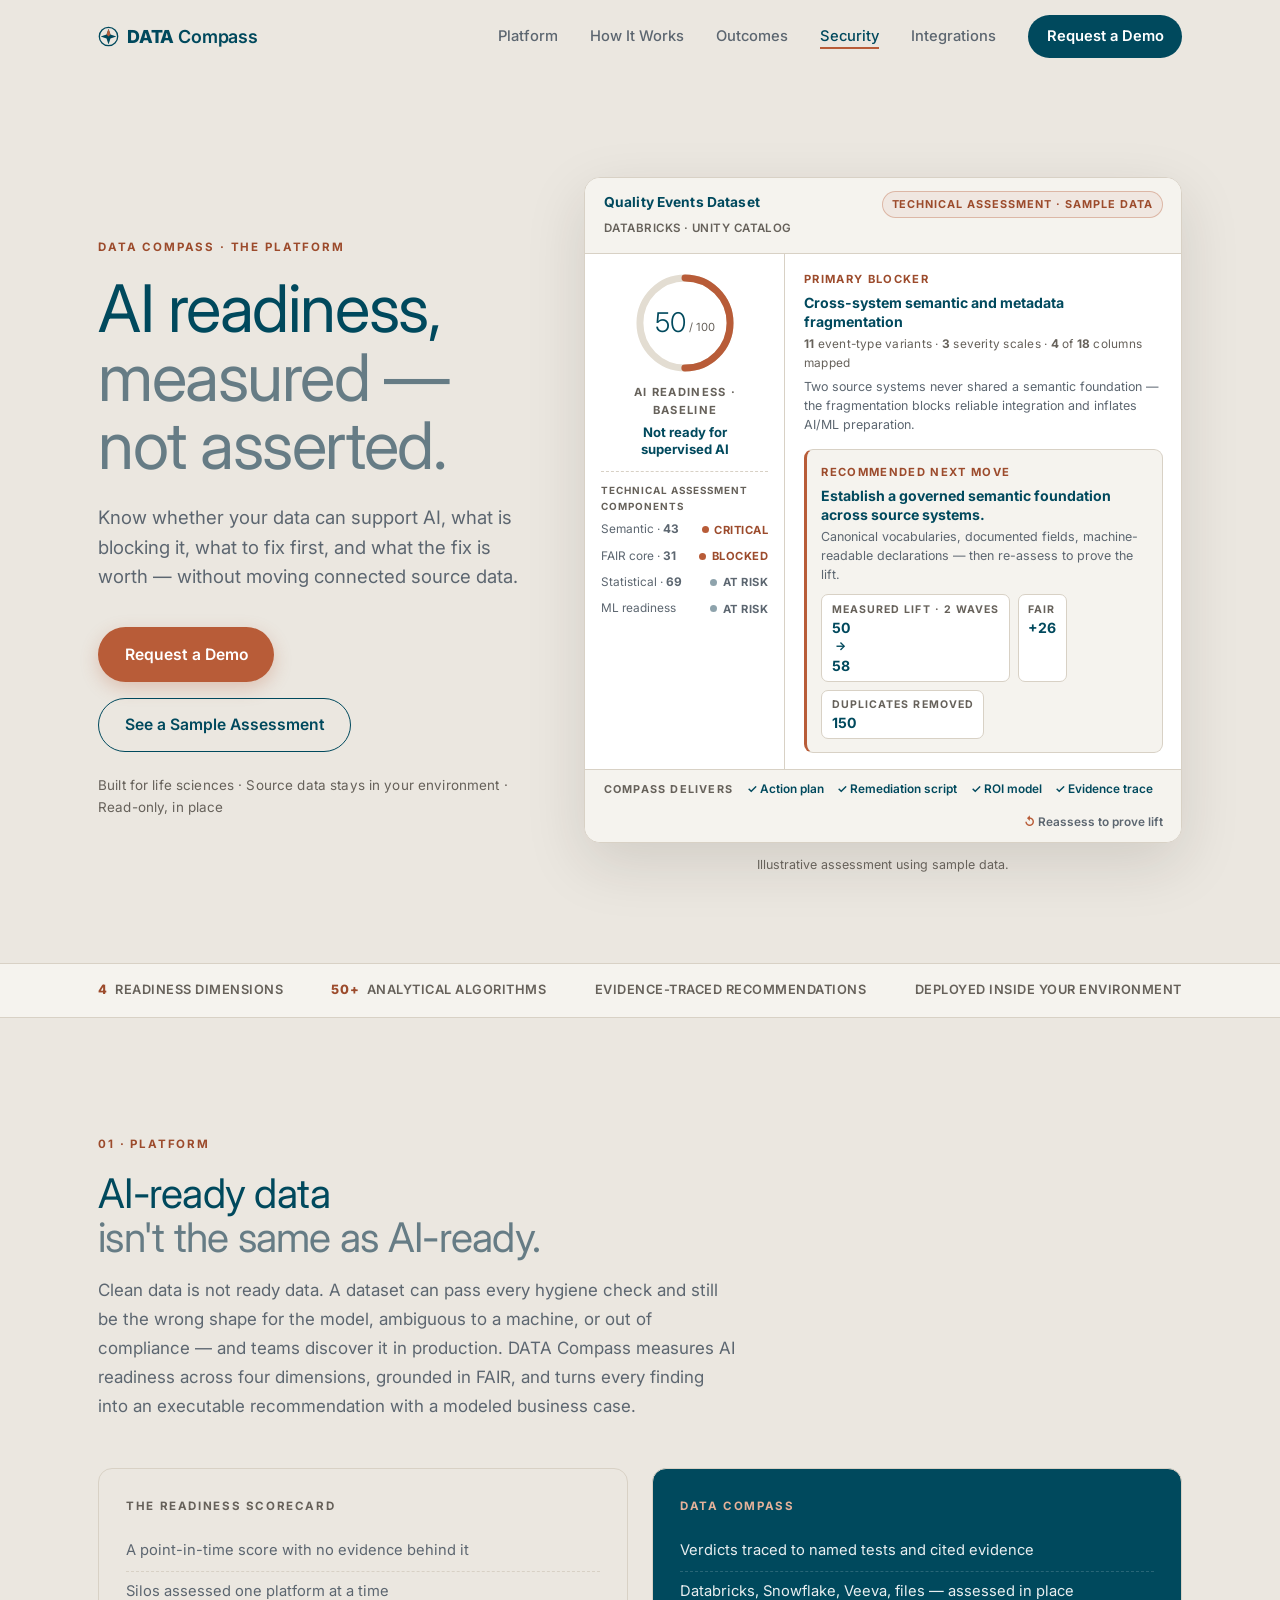
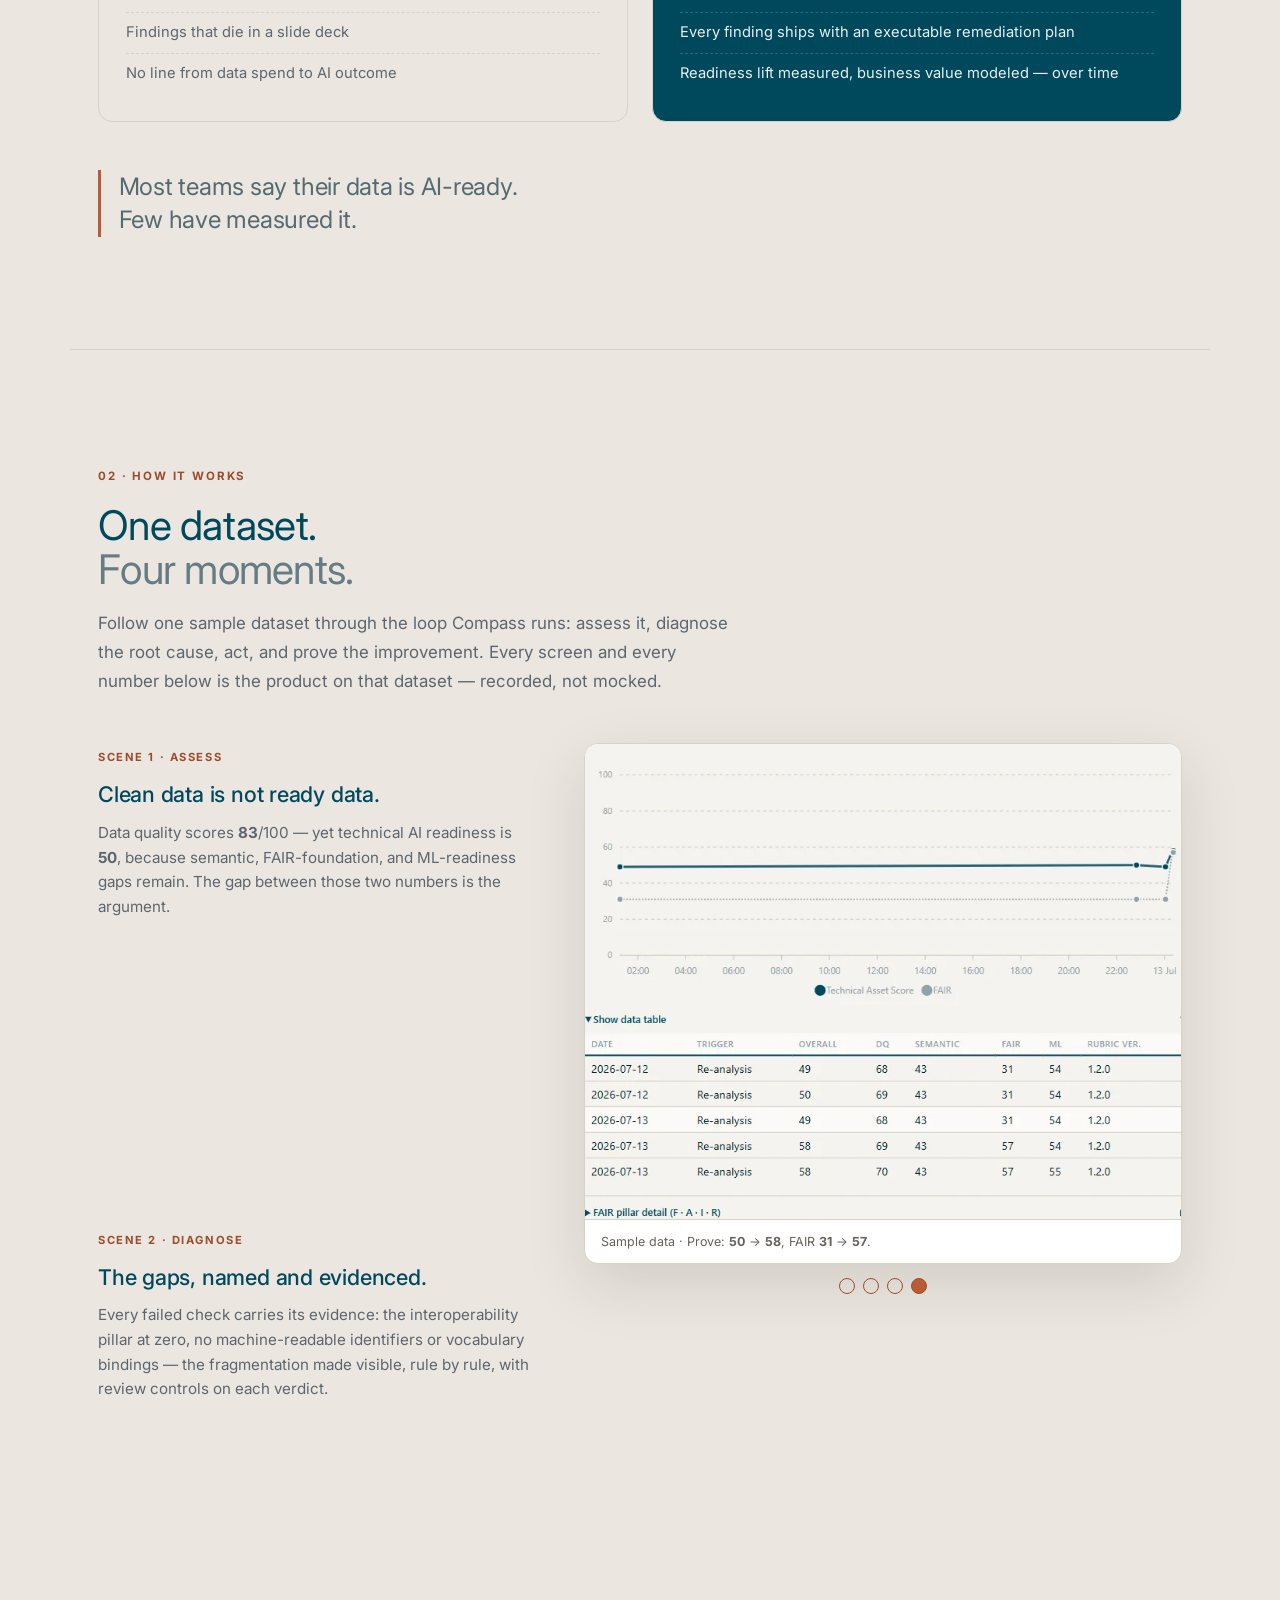
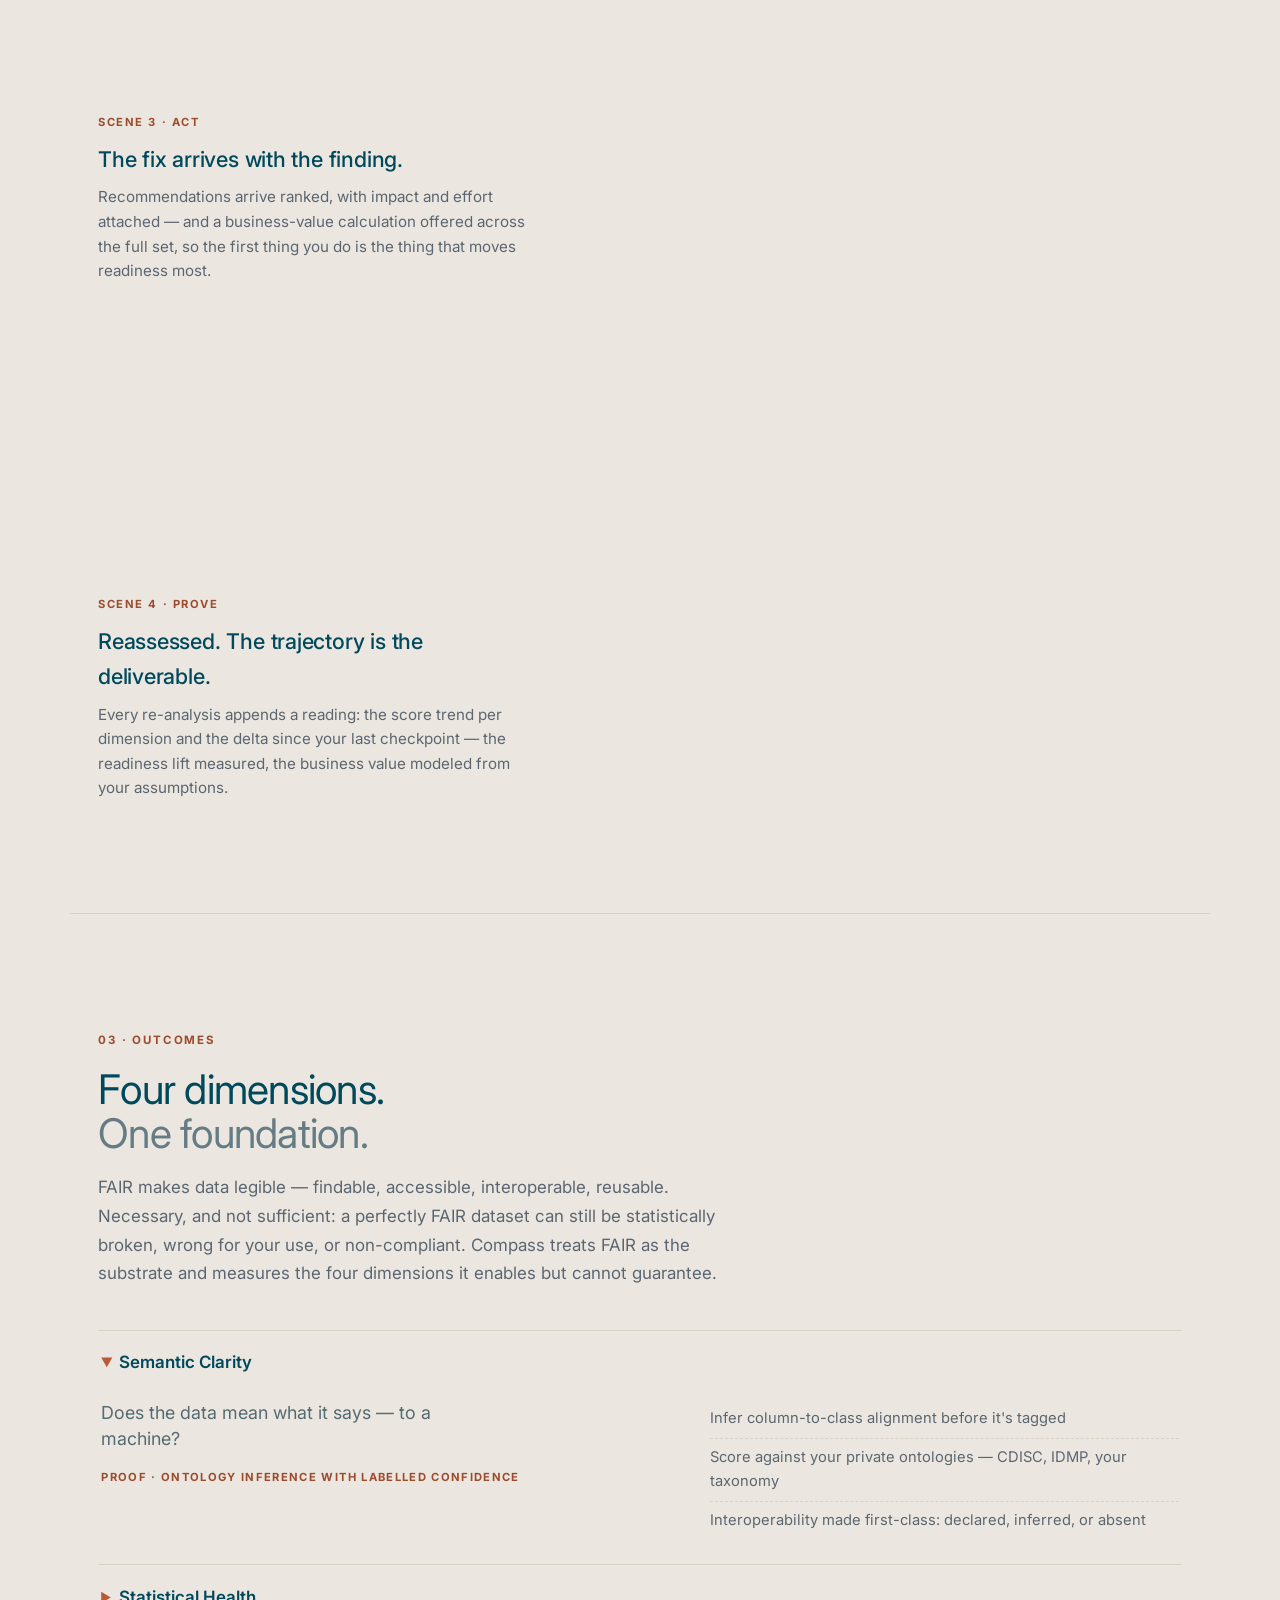
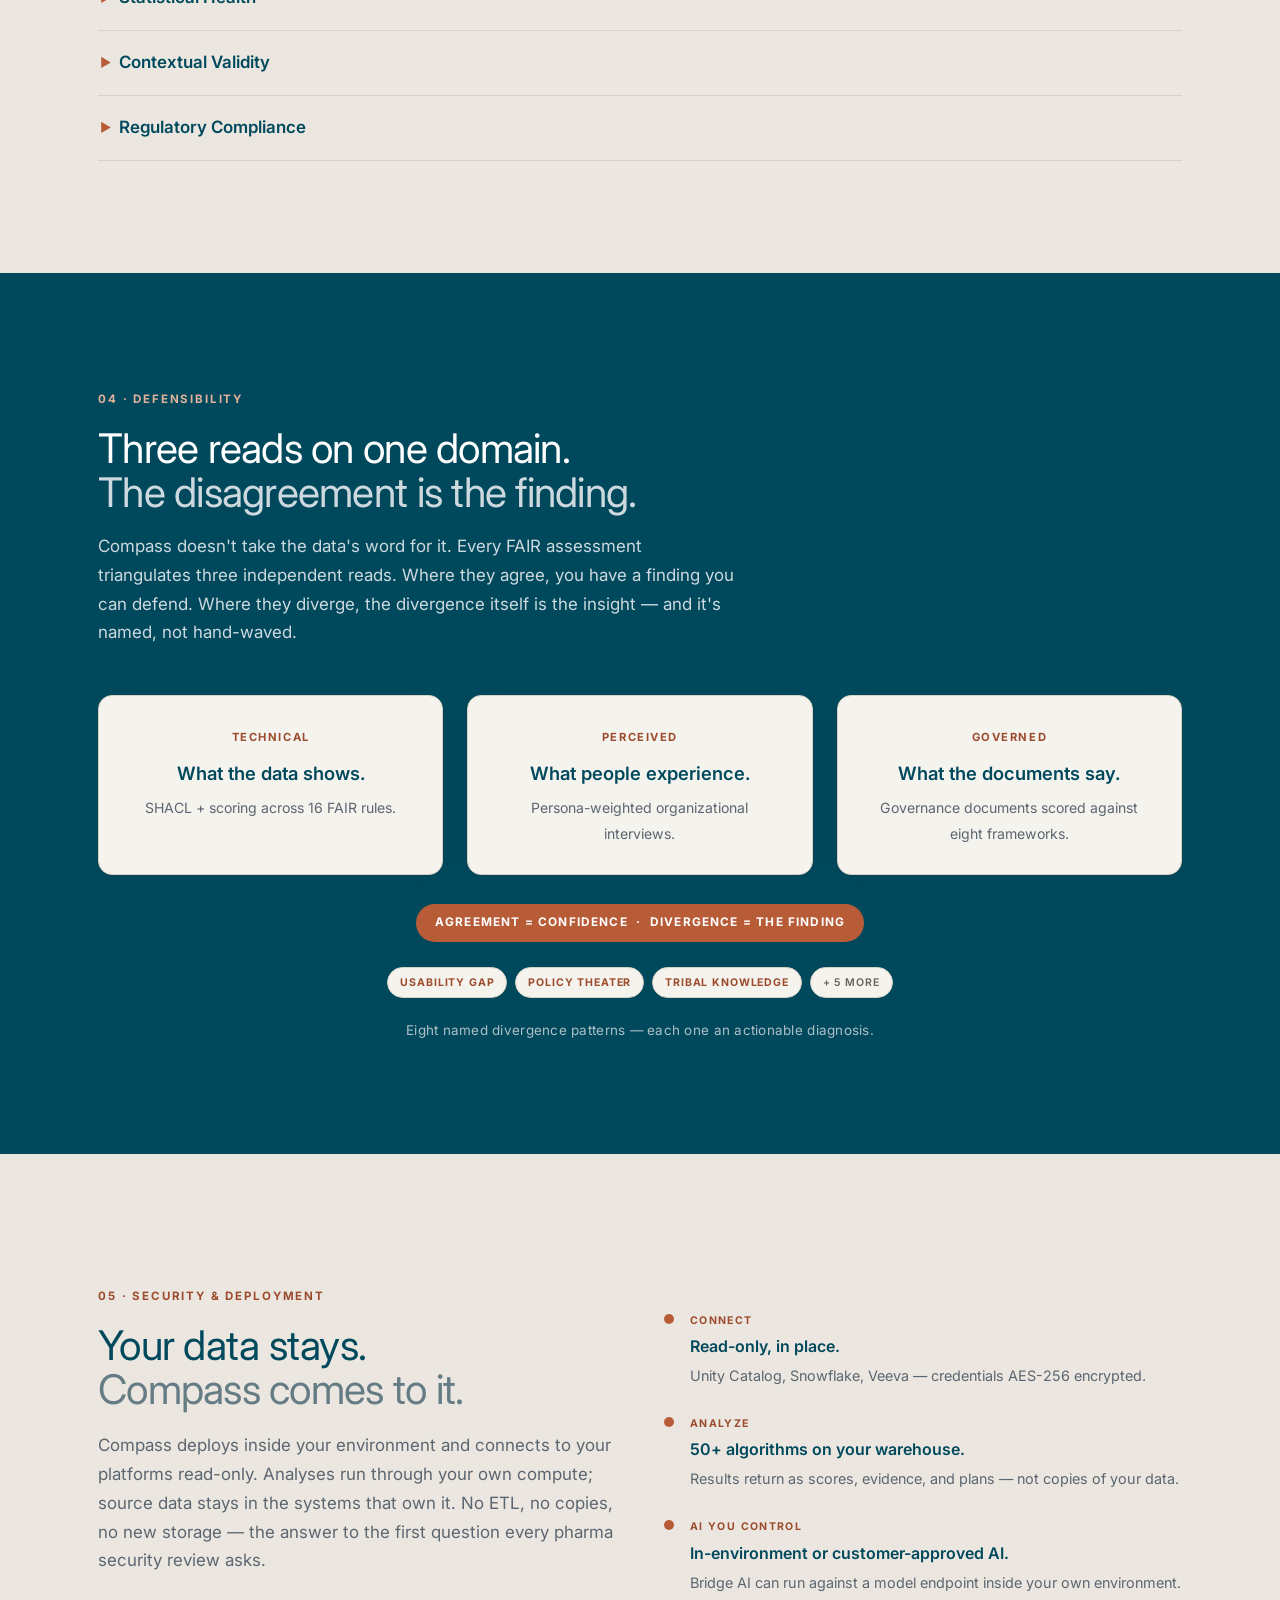
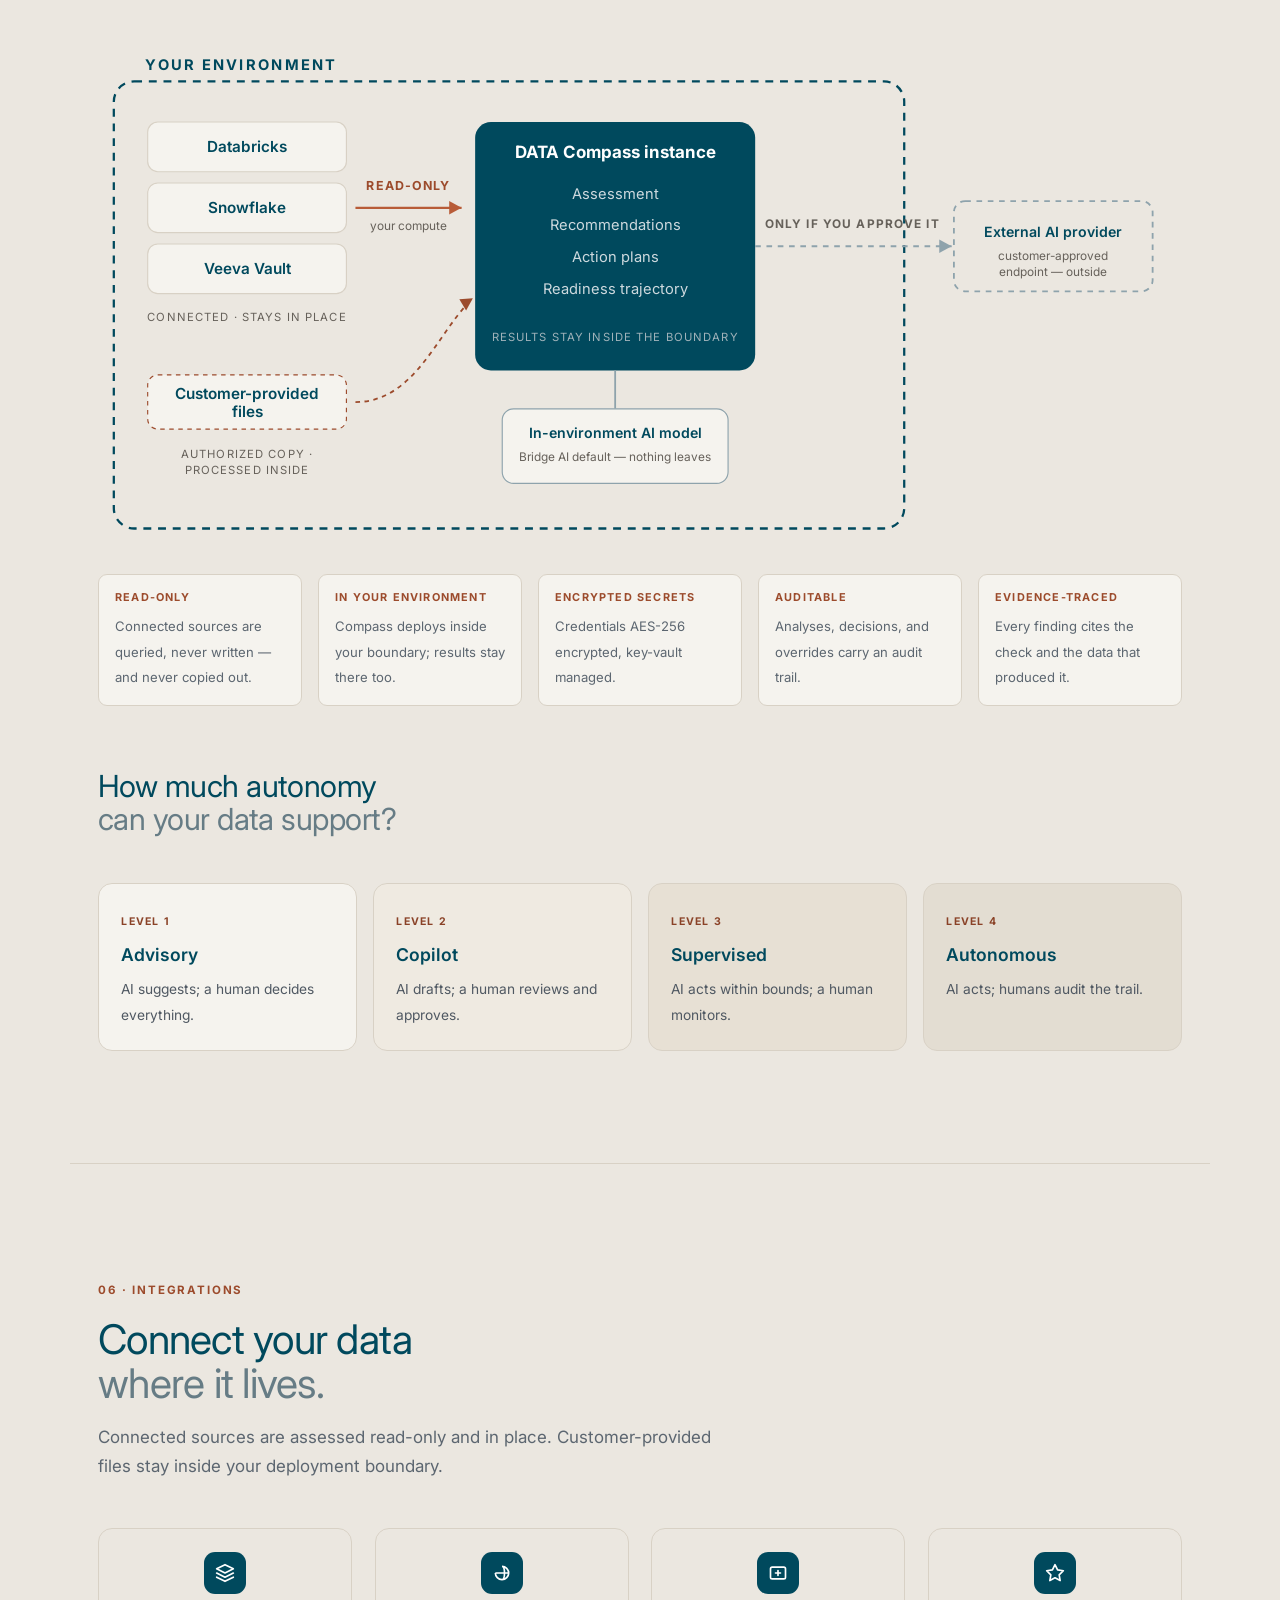
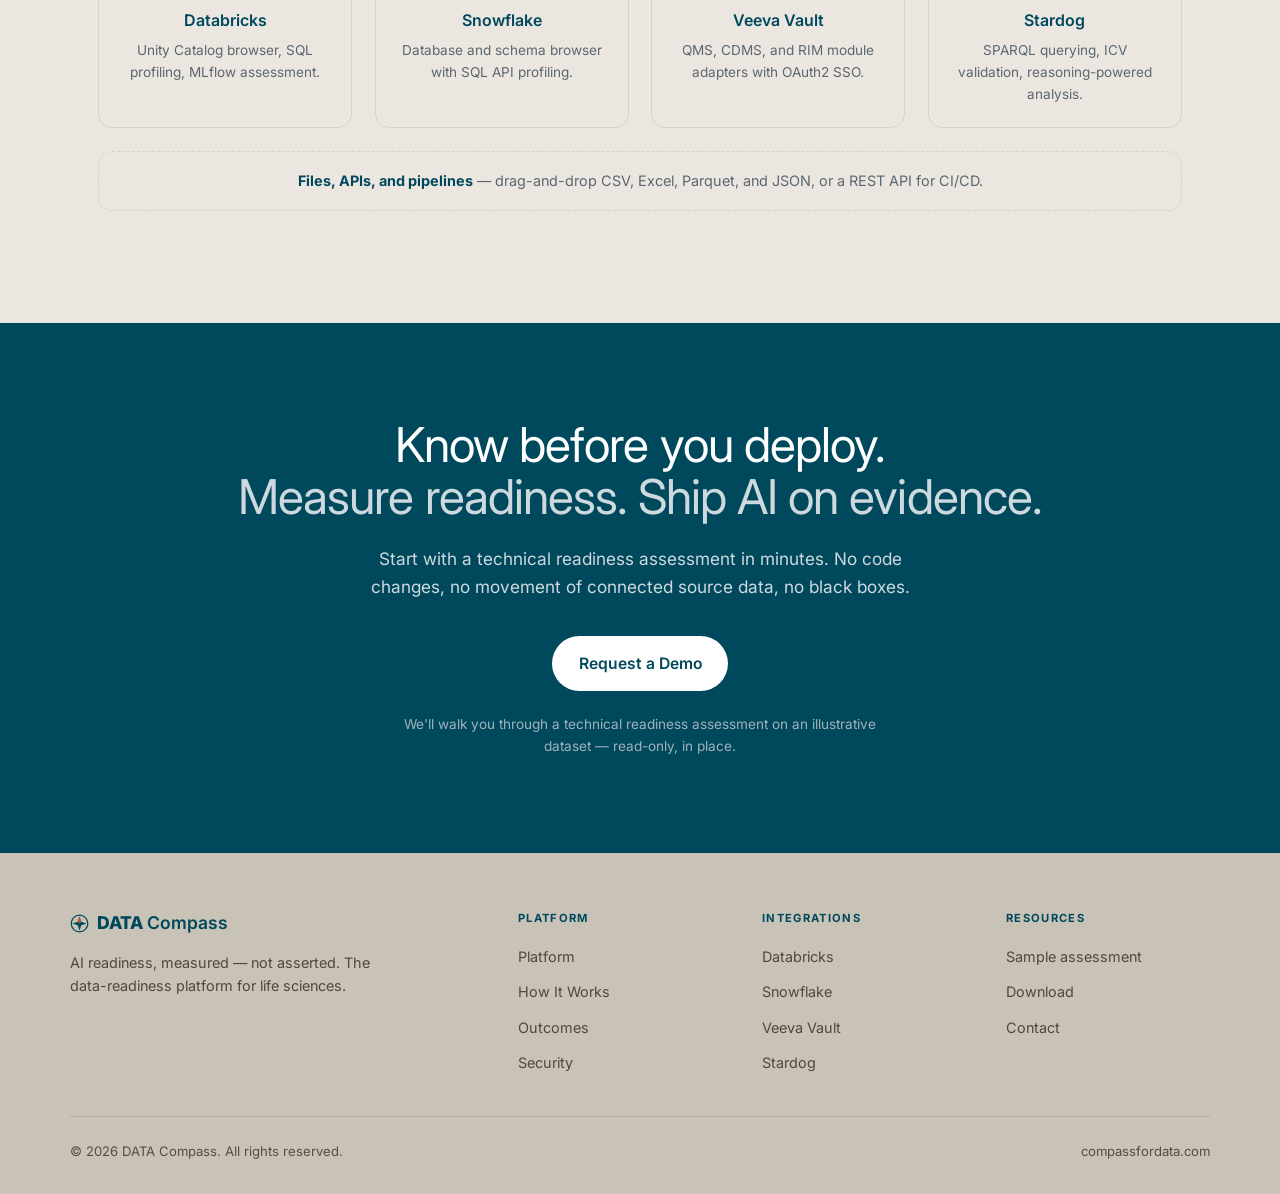
==== commit 945eb409: "Post-release review fixups: scene truthfulness, scope clarity, security diagram, a11y Scenes matched" ====
--- a/index.html
+++ b/index.html
@@ -5,12 +5,12 @@
   <meta name="viewport" content="width=device-width, initial-scale=1.0">
   <title>DATA Compass · AI readiness, measured — not asserted.</title>
   <link rel="canonical" href="https://compassfordata.com/">
-  <meta name="description" content="DATA Compass is the data platform that evaluates datasets for AI readiness across four dimensions — then turns every finding into a recommendation, an executable action plan, and a quantified ROI. Built for life sciences.">
+  <meta name="description" content="DATA Compass is the data platform that evaluates datasets for AI readiness across four dimensions — then turns every finding into a recommendation, an executable action plan, and a modeled business case. Built for life sciences.">
   <meta name="theme-color" content="#00495D">
   <meta property="og:type" content="website">
   <meta property="og:url" content="https://compassfordata.com/">
   <meta property="og:title" content="DATA Compass — AI readiness, measured — not asserted.">
-  <meta property="og:description" content="Evaluate datasets for AI readiness across four dimensions, grounded in FAIR — then close the gap with recommendations, an action plan, and a quantified ROI.">
+  <meta property="og:description" content="Evaluate datasets for AI readiness across four dimensions, grounded in FAIR — then close the gap with recommendations, an action plan, and a modeled business case.">
   <meta property="og:image" content="https://compassfordata.com/img/og-card.png">
   <meta property="og:image:width" content="1200">
   <meta property="og:image:height" content="630">
@@ -42,7 +42,7 @@
         "operatingSystem": "Self-hosted (Docker Compose, on-premises or private cloud)",
         "url": "https://compassfordata.com/",
         "publisher": { "@id": "https://compassfordata.com/#org" },
-        "description": "The data platform that evaluates datasets for AI readiness and turns the evaluation into recommendations, an executable action plan, and a quantified ROI. Deploys inside the customer environment; analyses run read-only against the customer's own warehouse."
+        "description": "The data platform that evaluates datasets for AI readiness and turns the evaluation into recommendations, an executable action plan, and a modeled business case. Deploys inside the customer environment; analyses run read-only against the customer's own warehouse."
       }
     ]
   }
@@ -191,7 +191,8 @@
     .score-num span { font-size:.7rem; color:var(--muted); align-self:center; margin-top:.55rem; }
     .score-label { margin-top:.5rem; font-size:.7rem; font-weight:700; letter-spacing:.12em; text-transform:uppercase; color:var(--muted); }
     .proof-verdict { margin-top:.3rem; font-size:.82rem; font-weight:700; color:var(--teal); line-height:1.3; }
-    .proof-dimensions { list-style:none; width:100%; margin-top:.8rem; border-top:1px dashed var(--line); padding-top:.6rem; }
+    .pd-comp-label { display:block; margin-top:.8rem; padding-top:.6rem; border-top:1px dashed var(--line); font-size:.62rem; font-weight:700; letter-spacing:.1em; text-transform:uppercase; color:var(--muted); width:100%; text-align:left; }
+    .proof-dimensions { list-style:none; width:100%; margin-top:.2rem; }
     .proof-dimensions li { display:flex; justify-content:space-between; align-items:center; font-size:.74rem; padding:.22rem 0; }
     .proof-dimensions span { color:var(--ink); }
     .proof-dimensions i { font-style:normal; font-weight:700; font-size:.7rem; letter-spacing:.05em; text-transform:uppercase; display:flex; align-items:center; gap:.32rem; }
@@ -256,7 +257,8 @@
     .scene h3 { color:var(--teal); font-size:1.35rem; font-weight:500; letter-spacing:-.01em; margin:.5rem 0 .55rem; }
     .scene .lbl { font-size:.7rem; font-weight:700; letter-spacing:.14em; text-transform:uppercase; color:var(--terra-d); }
     .scene p { font-size:.95rem; color:var(--ink); max-width:44ch; }
-    .scene .inline-frame { display:none; margin-top:1.2rem; }
+    .scene .inline-frame { margin-top:1.2rem; }
+    @media (min-width:981px) and (min-height:701px) { html.js .scene .inline-frame { position:absolute; width:1px; height:1px; margin:0; overflow:hidden; clip-path:inset(50%); white-space:nowrap; } }
     .frame-wrap { position:sticky; top:10vh; }
     .jframe { background:var(--white); border:1px solid var(--line); border-radius:var(--radius); box-shadow:var(--shadow-lg); overflow:hidden; }
     .jframe figure { display:none; margin:0; }
@@ -265,16 +267,15 @@
     .jframe img { display:block; width:100%; height:auto; }
     .jframe figcaption { font-size:.78rem; color:var(--muted); padding:.7rem 1rem; border-top:1px solid var(--line); }
     .jrail { display:flex; gap:.5rem; margin-top:.9rem; justify-content:center; }
-    .jrail button { width:10px; height:10px; border-radius:50%; border:1px solid var(--terra-d); background:transparent; padding:0; cursor:pointer; }
+    .jrail button { width:14px; height:14px; border-radius:50%; border:1px solid var(--terra-d); background:transparent; padding:0; cursor:pointer; box-sizing:content-box; border-width:1px; outline-offset:2px; position:relative; }
+    .jrail button::after { content:""; position:absolute; inset:-6px; }
     .jrail button.active { background:var(--terra); }
     @media (max-width:980px), (max-height:700px) {
       .journey { grid-template-columns:1fr; }
       .frame-wrap { display:none; }
-      .scene .inline-frame { display:block; }
       .scenes { gap:3.5rem; }
     }
     html:not(.js) .frame-wrap { display:none; }
-    html:not(.js) .scene .inline-frame { display:block; }
 
     /* ---- dimension selector (ch4) — native details ---- */
     .dims { margin-top:2.6rem; border-top:1px solid var(--line); }
@@ -297,7 +298,7 @@
     /* ---- integration rail (ch7) — monochrome, brand color on hover ---- */
     .int-rail { display:grid; grid-template-columns:repeat(4,1fr); gap:1.4rem; margin-top:3rem; }
     .rail-item { border:1px solid var(--line); border-radius:var(--radius); padding:1.4rem 1.5rem; text-align:center; }
-    .rail-item .ic { width:42px; height:42px; border-radius:11px; display:flex; align-items:center; justify-content:center; margin:0 auto 0.9rem; background:var(--ground-3); transition:background .25s; }
+    .rail-item .ic { width:42px; height:42px; border-radius:11px; display:flex; align-items:center; justify-content:center; margin:0 auto 0.9rem; background:var(--teal); transition:background .25s; }
     .rail-item:hover .ic { background:var(--hover-bg, var(--teal)); }
     .rail-item h3 { color:var(--teal); font-size:1rem; font-weight:600; margin-bottom:.3rem; }
     .rail-item p { font-size:.85rem; color:var(--ink); }
@@ -354,6 +355,14 @@
     /* ---- security boundary diagram + trust grid (PR-D) ---- */
     .boundary { margin-top:3.5rem; }
     .boundary svg { display:block; width:100%; height:auto; }
+    .boundary-cards { display:none; }
+    @media (max-width:700px){
+      .boundary svg { display:none; }
+      .boundary-cards { display:flex; flex-direction:column; gap:.8rem; }
+      .bcard { border:1px solid var(--line); border-radius:var(--radius-sm); background:var(--ground-2); padding:.95rem 1.1rem; }
+      .bcard b { display:block; font-size:.72rem; font-weight:700; letter-spacing:.1em; text-transform:uppercase; color:var(--terra-d); margin-bottom:.3rem; }
+      .bcard span { font-size:.86rem; color:var(--ink); line-height:1.5; }
+    }
     .trust-grid { display:grid; grid-template-columns:repeat(5,1fr); gap:1rem; margin-top:1.6rem; }
     .trust-cell { border:1px solid var(--line); border-radius:var(--radius-sm); padding:.9rem 1rem; background:var(--ground-2); }
     .trust-cell b { display:block; font-size:.68rem; font-weight:700; letter-spacing:.11em; text-transform:uppercase; color:var(--terra-d); margin-bottom:.35rem; }
@@ -382,8 +391,8 @@
     .footer-bar { max-width:var(--maxw); margin:2.5rem auto 0; padding-top:1.5rem; border-top:1px solid rgba(0,0,0,.1); display:flex; justify-content:space-between; font-size:.82rem; color:#554E40; flex-wrap:wrap; gap:.5rem; }
 
     /* ---- mobile menu ---- */
-    .mobile { position:fixed; inset:0; background:var(--ground); z-index:100; transform:translateX(100%); transition:transform .3s; display:flex; flex-direction:column; padding:5rem 2rem 2rem; gap:1.4rem; }
-    .mobile.open { transform:translateX(0); }
+    .mobile { position:fixed; inset:0; background:var(--ground); z-index:100; transform:translateX(100%); visibility:hidden; transition:transform .3s, visibility .3s; display:flex; flex-direction:column; padding:5rem 2rem 2rem; gap:1.4rem; }
+    .mobile.open { transform:translateX(0); visibility:visible; }
     .mobile a { color:var(--teal); text-decoration:none; font-size:1.3rem; font-weight:500; }
     .mobile a.btn--primary { color:var(--white); }
     .mobile-close { position:absolute; top:1.5rem; right:1.5rem; background:none; border:0; font-size:2rem; color:var(--teal); cursor:pointer; line-height:1; }
@@ -466,6 +475,8 @@
     .ffield textarea{ resize:vertical; min-height:64px; }
     .ffield input.invalid,.ffield textarea.invalid{ border-color:#c0504d; box-shadow:0 0 0 3px rgba(192,80,77,.12); }
     .hp{ position:absolute !important; left:-9999px !important; width:1px; height:1px; opacity:0; }
+    .more-fields summary{ cursor:pointer; font-size:.85rem; font-weight:600; color:var(--teal); padding:.2rem 0; }
+    .more-fields summary:focus-visible{ outline:2px solid var(--terra-d); outline-offset:2px; }
     .modal-actions{ display:flex; gap:.8rem; justify-content:flex-end; margin-top:.6rem; align-items:center; }
     .modal-actions .btn{ cursor:pointer; }
     #demoSubmit[disabled]{ opacity:.6; cursor:wait; }
@@ -492,7 +503,7 @@
         <a href="#integrations">Integrations</a>
         <a href="#" class="nav-cta" data-demo>Request a Demo</a>
       </div>
-      <button class="hamburger" id="hamburger" aria-label="Open menu"><span></span><span></span><span></span></button>
+      <button class="hamburger" id="hamburger" aria-label="Open menu" aria-expanded="false" aria-controls="mobileMenu"><span></span><span></span><span></span></button>
     </div>
   </nav>
   <div class="mobile" id="mobileMenu">
@@ -514,7 +525,7 @@
       <div class="hero-content fade-in">
         <span class="eyebrow">DATA Compass · The Platform</span>
         <h1>AI readiness,<span class="alt">measured — not asserted.</span></h1>
-        <p class="hero-sub">Know whether your data can support AI, what is blocking it, what to fix first, and what the fix is worth — without moving the data.</p>
+        <p class="hero-sub">Know whether your data can support AI, what is blocking it, what to fix first, and what the fix is worth — without moving connected source data.</p>
         <div class="hero-ctas">
           <a href="#" class="btn btn--primary btn--lg" data-demo>Request a Demo</a>
           <a href="#how-it-works" class="btn btn--outline btn--lg">See a Sample Assessment</a>
@@ -530,7 +541,7 @@
                 <span class="proof-sources">Databricks · Unity Catalog</span>
               </div>
               <div class="ph-ctx">
-                <span class="proof-badge">Illustrative assessment</span>
+                <span class="proof-badge">Technical assessment · sample data</span>
               </div>
             </header>
             <div class="proof-main">
@@ -542,8 +553,9 @@
                   </svg>
                   <div class="score-num" aria-hidden="true"><b data-facts="assessment.score">50</b><span>/ 100</span></div>
                 </div>
-                <span class="score-label">AI readiness</span>
+                <span class="score-label">AI readiness · baseline</span>
                 <p class="proof-verdict">Not ready for supervised&nbsp;AI</p>
+                <span class="pd-comp-label">Technical assessment components</span>
                 <ul class="proof-dimensions">
                   <li><span>Semantic · <b data-facts="assessment.dimensions.semantic">43</b></span><i data-s="critical">Critical</i></li>
                   <li><span>FAIR core · <b data-facts="assessment.dimensions.fair_foundation">31</b></span><i data-s="blocked">Blocked</i></li>
@@ -563,7 +575,7 @@
                   <b>Establish a governed semantic foundation across source systems.</b>
                   <p>Canonical vocabularies, documented fields, machine-readable declarations — then re-assess to prove the lift.</p>
                   <div class="proof-meta">
-                    <span><i>Measured lift</i><b data-facts="measured_lift.score_delta">+8</b>&nbsp;overall</span>
+                    <span><i>Measured lift · 2 waves</i><b data-facts="measured_lift.score_from">50</b>&nbsp;→&nbsp;<b data-facts="measured_lift.score_to">58</b></span>
                     <span><i>FAIR</i><b data-facts="measured_lift.dimension_deltas.fair">+26</b></span>
                     <span><i>Duplicates removed</i><b data-facts="measured_lift.records_deduplicated">150</b></span>
                   </div>
@@ -601,7 +613,7 @@
       <div class="sec-head">
         <span class="eyebrow">01 · Platform</span>
         <h2 class="headline">AI-ready data<span class="alt">isn't the same as AI-ready.</span></h2>
-        <p class="lead">Clean data is not ready data. A dataset can pass every hygiene check and still be the wrong shape for the model, ambiguous to a machine, or out of compliance — and teams discover it in production. DATA Compass measures AI readiness across four dimensions, grounded in FAIR, and turns every finding into an executable recommendation.</p>
+        <p class="lead">Clean data is not ready data. A dataset can pass every hygiene check and still be the wrong shape for the model, ambiguous to a machine, or out of compliance — and teams discover it in production. DATA Compass measures AI readiness across four dimensions, grounded in FAIR, and turns every finding into an executable recommendation with a modeled business case.</p>
       </div>
       <div class="compare stagger">
         <div class="before">
@@ -619,11 +631,11 @@
             <li>Verdicts traced to named tests and cited evidence</li>
             <li>Databricks, Snowflake, Veeva, files — assessed in place</li>
             <li>Every finding ships with an executable remediation plan</li>
-            <li>Readiness lift and value, measured over time</li>
+            <li>Readiness lift measured, business value modeled — over time</li>
           </ul>
         </div>
       </div>
-      <p class="quote" style="margin-top:3rem;">Everyone says their data is AI-ready. Almost no one has measured it.</p>
+      <p class="quote" style="margin-top:3rem;">Most teams say their data is AI-ready. Few have measured it.</p>
     </div>
   </section>
 
@@ -641,27 +653,27 @@
         <div class="scenes" id="scenes">
           <div class="scene" data-scene="0">
             <span class="lbl">Scene 1 · Assess</span>
-            <h3>A verdict, not a vibe.</h3>
-            <p>The dataset gets a readiness score with the weak dimension named — eight quality components, ML readiness, FAIR checks, ontology coverage, each traced to its test.</p>
-            <figure class="inline-frame jframe"><img src="img/scene1-assess.webp" alt="The sample dataset's Data Quality Assessment: 83 of 100 with a seven-component breakdown and cleanliness at 45 percent" width="1260" height="780" loading="lazy"><figcaption>Sample data · The Data Quality read: <b data-facts="capture_baseline.dq_overall">83</b>/100 with cleanliness at <b data-facts="capture_baseline.dq_cleanliness_pct">45</b>% — the weak component, named.</figcaption></figure>
+            <h3>Clean data is not ready data.</h3>
+            <p>Data quality scores <b data-facts="capture_baseline.dq_overall">83</b>/100 — yet technical AI readiness is <b data-facts="assessment.score">50</b>, because semantic, FAIR-foundation, and ML-readiness gaps remain. The gap between those two numbers is the argument.</p>
+            <figure class="inline-frame jframe"><a href="img/scene1-assess.webp" target="_blank" rel="noopener" aria-label="Open full-size screenshot"><img src="img/scene1-assess.webp" alt="The sample dataset's Data Quality Assessment: 83 of 100 with a seven-component breakdown and cleanliness at 45 percent" width="1260" height="780" loading="lazy"></a><figcaption>Sample data · The Data Quality read: <b data-facts="capture_baseline.dq_overall">83</b>/100 with cleanliness at <b data-facts="capture_baseline.dq_cleanliness_pct">45</b>% — the weak component, named.</figcaption></figure>
           </div>
           <div class="scene" data-scene="1">
             <span class="lbl">Scene 2 · Diagnose</span>
-            <h3>The root cause, named.</h3>
-            <p>Bridge AI runs causal analysis across every finding and separates root causes from symptoms — the story of why the score is what it is, cited to its evidence.</p>
-            <figure class="inline-frame jframe"><img src="img/scene2-diagnose.webp" alt="The sample dataset's FAIR Evaluate view: interoperability pillar at zero, rule-by-rule verdicts with evidence and review controls" width="1260" height="780" loading="lazy"><figcaption>Sample data · FAIR Evaluate: <b data-facts="capture_baseline.fair_passed">7</b> of <b data-facts="capture_baseline.fair_total">16</b> rules passing, interoperability at zero — every verdict carries its evidence.</figcaption></figure>
+            <h3>The gaps, named and evidenced.</h3>
+            <p>Every failed check carries its evidence: the interoperability pillar at zero, no machine-readable identifiers or vocabulary bindings — the fragmentation made visible, rule by rule, with review controls on each verdict.</p>
+            <figure class="inline-frame jframe"><a href="img/scene2-diagnose.webp" target="_blank" rel="noopener" aria-label="Open full-size screenshot"><img src="img/scene2-diagnose.webp" alt="The sample dataset's FAIR Evaluate view: interoperability pillar at zero, rule-by-rule verdicts with evidence and review controls" width="1260" height="780" loading="lazy"></a><figcaption>Sample data · FAIR Evaluate: <b data-facts="capture_baseline.fair_passed">7</b> of <b data-facts="capture_baseline.fair_total">16</b> rules passing, interoperability at zero — every verdict carries its evidence.</figcaption></figure>
           </div>
           <div class="scene" data-scene="2">
             <span class="lbl">Scene 3 · Act</span>
             <h3>The fix arrives with the finding.</h3>
-            <p>Recommendations carry impact, effort, and an executable remediation plan — ranked so the first thing you do is the thing that moves readiness most.</p>
-            <figure class="inline-frame jframe"><img src="img/scene3-act.webp" alt="The sample dataset's recommendations: impact and effort on every card, with a business-value calculation offered across all of them" width="1260" height="770" loading="lazy"><figcaption>Sample data · <b data-facts="capture_baseline.recommendations_banner_count">15</b> recommendations with impact and effort on every card — and a business-value calculation over the lot.</figcaption></figure>
+            <p>Recommendations arrive ranked, with impact and effort attached — and a business-value calculation offered across the full set, so the first thing you do is the thing that moves readiness most.</p>
+            <figure class="inline-frame jframe"><a href="img/scene3-act.webp" target="_blank" rel="noopener" aria-label="Open full-size screenshot"><img src="img/scene3-act.webp" alt="The sample dataset's recommendations: impact and effort on every card, with a business-value calculation offered across all of them" width="1260" height="770" loading="lazy"></a><figcaption>Sample data · <b data-facts="capture_baseline.recommendations_banner_count">15</b> recommendations with impact and effort on every card — and a business-value calculation over the lot.</figcaption></figure>
           </div>
           <div class="scene" data-scene="3">
             <span class="lbl">Scene 4 · Prove</span>
             <h3>Reassessed. The trajectory is the deliverable.</h3>
-            <p>Every re-analysis appends to the dataset's history: score trend per dimension, the delta since your last checkpoint, and the business value of the lift — grounded in the Pistoia Alliance FAIR business-value model.</p>
-            <figure class="inline-frame jframe"><img src="img/scene4-prove.webp" alt="The sample dataset's technical trajectory: overall score and FAIR lines across the remediation readings, with the data table beneath" width="766" height="719" loading="lazy"><figcaption>Sample data · The trajectory: <b data-facts="checkpoints[0].score">50</b> → <b data-facts="checkpoints[3].score">58</b> overall, FAIR <b data-facts="checkpoints[0].components.fair">31</b> → <b data-facts="checkpoints[3].components.fair">57</b> across the waves.</figcaption></figure>
+            <p>Every re-analysis appends a reading: the score trend per dimension and the delta since your last checkpoint — the readiness lift measured, the business value modeled from your assumptions.</p>
+            <figure class="inline-frame jframe"><a href="img/scene4-prove.webp" target="_blank" rel="noopener" aria-label="Open full-size screenshot"><img src="img/scene4-prove.webp" alt="The sample dataset's technical trajectory: overall score and FAIR lines across the remediation readings, with the data table beneath" width="766" height="719" loading="lazy"></a><figcaption>Sample data · The trajectory: <b data-facts="checkpoints[0].score">50</b> → <b data-facts="checkpoints[3].score">58</b> overall, FAIR <b data-facts="checkpoints[0].components.fair">31</b> → <b data-facts="checkpoints[3].components.fair">57</b> across the waves.</figcaption></figure>
           </div>
         </div>
         <div class="frame-wrap">
@@ -672,10 +684,10 @@
             <figure><img src="img/scene4-prove.webp" alt="" width="766" height="719" loading="lazy"><figcaption>Sample data · Prove: <b data-facts="checkpoints[0].score">50</b> → <b data-facts="checkpoints[3].score">58</b>, FAIR <b data-facts="checkpoints[0].components.fair">31</b> → <b data-facts="checkpoints[3].components.fair">57</b>.</figcaption></figure>
           </div>
           <div class="jrail" id="jrail">
-            <button class="active" aria-label="Scene 1: Assess"></button>
-            <button aria-label="Scene 2: Diagnose"></button>
-            <button aria-label="Scene 3: Act"></button>
-            <button aria-label="Scene 4: Prove"></button>
+            <button class="active" aria-pressed="true" aria-label="Scene 1: Assess"></button>
+            <button aria-pressed="false" aria-label="Scene 2: Diagnose"></button>
+            <button aria-pressed="false" aria-label="Scene 3: Act"></button>
+            <button aria-pressed="false" aria-label="Scene 4: Prove"></button>
           </div>
         </div>
       </div>
@@ -792,53 +804,71 @@
           <div class="feat"><span class="dot"></span><div><span class="lbl">AI you control</span><b>In-environment or customer-approved AI.</b><span>Bridge AI can run against a model endpoint inside your own environment.</span></div></div>
         </div>
       </div>
-      <div class="boundary fade-in" role="img" aria-label="Architecture diagram: your environment contains your data platforms and the DATA Compass instance. Compass reads the platforms with read-only queries on your compute; source data stays in the systems that own it. Bridge AI uses a model endpoint inside your environment or a customer-approved external one.">
-        <svg viewBox="0 0 960 400" xmlns="http://www.w3.org/2000/svg" aria-hidden="true">
+      <div class="boundary fade-in" role="img" aria-label="Architecture diagram: your environment contains your data platforms, customer-provided files, the DATA Compass instance, and optionally an in-environment AI model. Connected sources are queried read-only and stay in place; customer-provided files are an authorized copy processed inside the boundary. Bridge AI uses the in-environment model, or - only if you approve it - an external provider outside the boundary.">
+        <svg viewBox="0 0 960 440" xmlns="http://www.w3.org/2000/svg" aria-hidden="true">
           <!-- environment boundary -->
-          <rect x="14" y="26" width="932" height="348" rx="18" fill="none" stroke="#00495D" stroke-width="2" stroke-dasharray="7 6"/>
+          <rect x="14" y="26" width="700" height="396" rx="18" fill="none" stroke="#00495D" stroke-width="2" stroke-dasharray="7 6"/>
           <text x="42" y="16" font-family="Inter,system-ui,sans-serif" font-size="13" font-weight="700" letter-spacing="2" fill="#00495D">YOUR ENVIRONMENT</text>
-          <rect x="30" y="6" width="6" height="0"/>
-          <!-- source systems -->
-          <g font-family="Inter,system-ui,sans-serif" font-size="14" fill="#00495D">
-            <rect x="52" y="66" width="200" height="52" rx="10" fill="#F5F3EE" stroke="#d8d1c5"/>
-            <text x="152" y="97" text-anchor="middle" font-weight="600">Databricks</text>
-            <rect x="52" y="130" width="200" height="52" rx="10" fill="#F5F3EE" stroke="#d8d1c5"/>
-            <text x="152" y="161" text-anchor="middle" font-weight="600">Snowflake</text>
-            <rect x="52" y="194" width="200" height="52" rx="10" fill="#F5F3EE" stroke="#d8d1c5"/>
-            <text x="152" y="225" text-anchor="middle" font-weight="600">Veeva Vault</text>
-            <rect x="52" y="258" width="200" height="52" rx="10" fill="#F5F3EE" stroke="#d8d1c5"/>
-            <text x="152" y="289" text-anchor="middle" font-weight="600">Files &amp; APIs</text>
-            <text x="152" y="336" text-anchor="middle" font-size="11" fill="#66615A" letter-spacing="1.2">SOURCE DATA STAYS HERE</text>
+          <g font-family="Inter,system-ui,sans-serif" font-size="13.5" fill="#00495D">
+            <!-- connected sources -->
+            <rect x="44" y="62" width="176" height="44" rx="9" fill="#F5F3EE" stroke="#d8d1c5"/>
+            <text x="132" y="89" text-anchor="middle" font-weight="600">Databricks</text>
+            <rect x="44" y="116" width="176" height="44" rx="9" fill="#F5F3EE" stroke="#d8d1c5"/>
+            <text x="132" y="143" text-anchor="middle" font-weight="600">Snowflake</text>
+            <rect x="44" y="170" width="176" height="44" rx="9" fill="#F5F3EE" stroke="#d8d1c5"/>
+            <text x="132" y="197" text-anchor="middle" font-weight="600">Veeva Vault</text>
+            <text x="132" y="238" text-anchor="middle" font-size="10" fill="#66615A" letter-spacing="1">CONNECTED · STAYS IN PLACE</text>
+            <!-- customer-provided files: a distinct mode -->
+            <rect x="44" y="286" width="176" height="48" rx="9" fill="#F5F3EE" stroke="#9c4b2c" stroke-dasharray="4 4"/>
+            <text x="132" y="307" text-anchor="middle" font-weight="600">Customer-provided</text>
+            <text x="132" y="323" text-anchor="middle" font-weight="600">files</text>
+            <text x="132" y="360" text-anchor="middle" font-size="10" fill="#66615A" letter-spacing="1">AUTHORIZED COPY ·</text>
+            <text x="132" y="374" text-anchor="middle" font-size="10" fill="#66615A" letter-spacing="1">PROCESSED INSIDE</text>
           </g>
-          <!-- read-only flow -->
-          <g>
-            <line x1="262" y1="188" x2="392" y2="188" stroke="#B85C38" stroke-width="2"/>
-            <path d="M392 188 l-11 -6 v12 z" fill="#B85C38"/>
-            <text x="327" y="170" text-anchor="middle" font-family="Inter,system-ui,sans-serif" font-size="11.5" font-weight="700" letter-spacing="1" fill="#9c4b2c">READ-ONLY</text>
-            <text x="327" y="212" text-anchor="middle" font-family="Inter,system-ui,sans-serif" font-size="11" fill="#66615A">your compute</text>
-          </g>
+          <!-- read-only flow from connected sources -->
+          <line x1="228" y1="138" x2="322" y2="138" stroke="#B85C38" stroke-width="2"/>
+          <path d="M322 138 l-11 -6 v12 z" fill="#B85C38"/>
+          <text x="275" y="122" text-anchor="middle" font-family="Inter,system-ui,sans-serif" font-size="11" font-weight="700" letter-spacing="1" fill="#9c4b2c">READ-ONLY</text>
+          <text x="275" y="158" text-anchor="middle" font-family="Inter,system-ui,sans-serif" font-size="10.5" fill="#66615A">your compute</text>
+          <!-- upload flow from files -->
+          <path d="M228 310 C 280 310 300 250 330 220" stroke="#9c4b2c" stroke-width="1.6" fill="none" stroke-dasharray="4 4"/>
+          <path d="M332 218 l-12 1 6 10 z" fill="#9c4b2c"/>
           <!-- Compass instance -->
           <g font-family="Inter,system-ui,sans-serif">
-            <rect x="404" y="66" width="292" height="244" rx="14" fill="#00495D"/>
-            <text x="550" y="102" text-anchor="middle" font-size="16" font-weight="700" fill="#FFFFFF">DATA Compass instance</text>
-            <g font-size="13.5" fill="#cdd9de">
-              <text x="550" y="146" text-anchor="middle">Assessment</text>
-              <text x="550" y="180" text-anchor="middle">Recommendations</text>
-              <text x="550" y="214" text-anchor="middle">Action plans</text>
-              <text x="550" y="248" text-anchor="middle">Readiness trajectory</text>
+            <rect x="334" y="62" width="248" height="220" rx="14" fill="#00495D"/>
+            <text x="458" y="94" text-anchor="middle" font-size="15" font-weight="700" fill="#FFFFFF">DATA Compass instance</text>
+            <g font-size="13" fill="#cdd9de">
+              <text x="458" y="130" text-anchor="middle">Assessment</text>
+              <text x="458" y="158" text-anchor="middle">Recommendations</text>
+              <text x="458" y="186" text-anchor="middle">Action plans</text>
+              <text x="458" y="214" text-anchor="middle">Readiness trajectory</text>
             </g>
-            <text x="550" y="288" text-anchor="middle" font-size="11" fill="#9fb2b9" letter-spacing="1.2">RESULTS LIVE HERE — INSIDE THE BOUNDARY</text>
+            <text x="458" y="256" text-anchor="middle" font-size="10" fill="#9fb2b9" letter-spacing="1">RESULTS STAY INSIDE THE BOUNDARY</text>
           </g>
-          <!-- AI endpoint -->
+          <!-- in-environment model (default) -->
           <g font-family="Inter,system-ui,sans-serif">
-            <line x1="696" y1="188" x2="762" y2="188" stroke="#8EA3AC" stroke-width="2" stroke-dasharray="5 5"/>
-            <rect x="762" y="140" width="158" height="96" rx="10" fill="none" stroke="#8EA3AC" stroke-width="1.6" stroke-dasharray="5 5"/>
-            <text x="841" y="172" text-anchor="middle" font-size="12.5" font-weight="600" fill="#00495D">Bridge AI model</text>
-            <text x="841" y="190" text-anchor="middle" font-size="12.5" font-weight="600" fill="#00495D">endpoint</text>
-            <text x="841" y="214" text-anchor="middle" font-size="10.5" fill="#66615A">in-environment, or</text>
-            <text x="841" y="228" text-anchor="middle" font-size="10.5" fill="#66615A">customer-approved external</text>
+            <line x1="458" y1="282" x2="458" y2="316" stroke="#8EA3AC" stroke-width="1.6"/>
+            <rect x="358" y="316" width="200" height="66" rx="10" fill="#F5F3EE" stroke="#8EA3AC"/>
+            <text x="458" y="342" text-anchor="middle" font-size="12.5" font-weight="600" fill="#00495D">In-environment AI model</text>
+            <text x="458" y="362" text-anchor="middle" font-size="10.5" fill="#66615A">Bridge AI default — nothing leaves</text>
+          </g>
+          <!-- external provider: OUTSIDE the boundary, opt-in -->
+          <g font-family="Inter,system-ui,sans-serif">
+            <line x1="582" y1="172" x2="756" y2="172" stroke="#8EA3AC" stroke-width="1.8" stroke-dasharray="5 5"/>
+            <path d="M756 172 l-11 -6 v12 z" fill="#8EA3AC"/>
+            <text x="668" y="156" text-anchor="middle" font-size="10.5" font-weight="700" letter-spacing="1" fill="#66615A">ONLY IF YOU APPROVE IT</text>
+            <rect x="758" y="132" width="176" height="80" rx="10" fill="none" stroke="#8EA3AC" stroke-width="1.6" stroke-dasharray="5 5"/>
+            <text x="846" y="164" text-anchor="middle" font-size="12.5" font-weight="600" fill="#00495D">External AI provider</text>
+            <text x="846" y="184" text-anchor="middle" font-size="10.5" fill="#66615A">customer-approved</text>
+            <text x="846" y="198" text-anchor="middle" font-size="10.5" fill="#66615A">endpoint — outside</text>
           </g>
         </svg>
+        <div class="boundary-cards" aria-hidden="true">
+          <div class="bcard"><b>1 · Your data systems</b><span>Databricks, Snowflake, Veeva stay in place; customer-provided files are an authorized copy inside the boundary.</span></div>
+          <div class="bcard"><b>2 · Read-only connection</b><span>Compass queries connected sources on your compute — never writes, never copies out.</span></div>
+          <div class="bcard"><b>3 · Compass inside your environment</b><span>Assessment, recommendations, plans, and the trajectory all live inside the boundary.</span></div>
+          <div class="bcard"><b>4 · Your selected AI endpoint</b><span>In-environment model by default; an external provider only if you approve it.</span></div>
+        </div>
       </div>
       <div class="trust-grid stagger">
         <div class="trust-cell"><b>Read-only</b><span>Connected sources are queried, never written — and never copied out.</span></div>
@@ -865,9 +895,9 @@
   <section class="section-pad" id="integrations">
     <div class="container fade-in">
       <div class="sec-head">
-        <span class="eyebrow">Integrations</span>
+        <span class="eyebrow">06 · Integrations</span>
         <h2 class="headline">Connect your data<span class="alt">where it lives.</span></h2>
-        <p class="lead">Native connectors for enterprise data platforms. Assess data in place — without extraction or movement.</p>
+        <p class="lead">Connected sources are assessed read-only and in place. Customer-provided files stay inside your deployment boundary.</p>
       </div>
       <div class="int-rail stagger">
         <div class="rail-item" style="--hover-bg:#ff3621;"><div class="ic"><svg width="20" height="20" viewBox="0 0 24 24" fill="none"><path d="M12 2L2 7l10 5 10-5-10-5zM2 17l10 5 10-5M2 12l10 5 10-5" stroke="#fff" stroke-width="2" stroke-linecap="round" stroke-linejoin="round"/></svg></div><h3>Databricks</h3><p>Unity Catalog browser, SQL profiling, MLflow assessment.</p></div>
@@ -882,7 +912,7 @@
   <!-- CTA -->
   <section class="cta">
     <h2>Know before you deploy.<span class="alt">Measure readiness. Ship AI on evidence.</span></h2>
-    <p>Start with a technical readiness assessment in minutes. No code changes, no data movement, no black boxes.</p>
+    <p>Start with a technical readiness assessment in minutes. No code changes, no movement of connected source data, no black boxes.</p>
     <div class="cta-btns">
       <a href="#" class="btn btn--white btn--lg" data-demo>Request a Demo</a>
     </div>
@@ -919,6 +949,7 @@
       <div>
         <h4>Resources</h4>
         <ul>
+          <li><a href="#how-it-works">Sample assessment</a></li>
           <li><a href="/download">Download</a></li>
           <li><a href="mailto:contact@compassfordata.com">Contact</a></li>
         </ul>
@@ -935,7 +966,7 @@
     <div class="modal-card" role="dialog" aria-modal="true" aria-labelledby="demoTitle">
       <button class="modal-x" id="demoClose" aria-label="Close">&times;</button>
       <span class="eyebrow">Request a Demo</span>
-      <h2 class="modal-title" id="demoTitle">See DATA Compass on your data.</h2>
+      <h2 class="modal-title" id="demoTitle">See DATA Compass in action.</h2>
       <p class="modal-sub">Tell us a little about you and we'll set up a walkthrough.</p>
       <p class="modal-note">30-minute working session · No source data required · We'll use an illustrative dataset</p>
       <form id="demoForm" novalidate>
@@ -946,11 +977,14 @@
           <div class="ffield"><label for="f_last">Last name *</label><input id="f_last" name="last_name" autocomplete="family-name" required></div>
         </div>
         <div class="ffield"><label for="f_company">Company *</label><input id="f_company" name="company" autocomplete="organization" required></div>
-        <div class="frow">
-          <div class="ffield"><label for="f_email">Work email *</label><input id="f_email" type="email" name="email" autocomplete="email" required></div>
-          <div class="ffield"><label for="f_phone">Phone</label><input id="f_phone" type="tel" name="phone" autocomplete="tel"></div>
-        </div>
-        <div class="ffield"><label for="f_notes">Notes</label><textarea id="f_notes" name="notes" rows="3" placeholder="What would you like to see? (optional)"></textarea></div>
+        <div class="ffield"><label for="f_email">Work email *</label><input id="f_email" type="email" name="email" autocomplete="email" required></div>
+        <details class="more-fields">
+          <summary>Anything else? (optional)</summary>
+          <div class="frow" style="margin-top:.8rem;">
+            <div class="ffield"><label for="f_phone">Phone</label><input id="f_phone" type="tel" name="phone" autocomplete="tel"></div>
+          </div>
+          <div class="ffield" style="margin-top:.8rem;"><label for="f_notes">Notes</label><textarea id="f_notes" name="notes" rows="3" placeholder="What would you like to see?"></textarea></div>
+        </details>
         <div class="modal-actions">
           <p class="form-msg" id="formMsg" role="status" aria-live="polite"></p>
           <button type="button" class="btn btn--outline" id="demoCancel">Cancel</button>
@@ -973,9 +1007,10 @@
     addEventListener('scroll', () => nav.classList.toggle('scrolled', scrollY > 40), { passive:true });
     // mobile menu
     const mm = document.getElementById('mobileMenu');
-    document.getElementById('hamburger').addEventListener('click', () => mm.classList.add('open'));
-    document.getElementById('mobileClose').addEventListener('click', () => mm.classList.remove('open'));
-    mm.querySelectorAll('a').forEach(a => a.addEventListener('click', () => mm.classList.remove('open')));
+    const hb = document.getElementById('hamburger');
+    hb.addEventListener('click', () => { mm.classList.add('open'); hb.setAttribute('aria-expanded', 'true'); });
+    document.getElementById('mobileClose').addEventListener('click', () => { mm.classList.remove('open'); hb.setAttribute('aria-expanded', 'false'); });
+    mm.querySelectorAll('a').forEach(a => a.addEventListener('click', () => { mm.classList.remove('open'); hb.setAttribute('aria-expanded', 'false'); }));
     // fade-in
     if ('IntersectionObserver' in window) {
       const io = new IntersectionObserver((es) => es.forEach(e => { if (e.isIntersecting){ e.target.classList.add('visible'); io.unobserve(e.target); } }), { threshold:.12, rootMargin:'0px 0px -40px 0px' });
@@ -1009,7 +1044,7 @@
       if (!figs.length || !scenes.length) return;
       function activate(i){
         figs.forEach((f,k)=>f.classList.toggle('active', k===i));
-        dots.forEach((d,k)=>d.classList.toggle('active', k===i));
+        dots.forEach((d,k)=>{ d.classList.toggle('active', k===i); d.setAttribute('aria-pressed', String(k===i)); });
       }
       if ('IntersectionObserver' in window) {
         const jio = new IntersectionObserver(es => {
@@ -1056,6 +1091,16 @@
     document.getElementById('demoCancel').addEventListener('click', closeDemo);
     demoModal.addEventListener('click', e => { if (e.target === demoModal) closeDemo(); });
     document.addEventListener('keydown', e => { if (e.key === 'Escape' && demoModal.classList.contains('open')) closeDemo(); });
+    // focus trap while the modal is open
+    demoModal.addEventListener('keydown', e => {
+      if (e.key !== 'Tab' || !demoModal.classList.contains('open')) return;
+      const els = Array.from(demoModal.querySelectorAll('button, input, textarea, summary, [href]'))
+        .filter(el => el.offsetParent !== null);
+      if (!els.length) return;
+      const first = els[0], last = els[els.length - 1];
+      if (e.shiftKey && document.activeElement === first) { e.preventDefault(); last.focus(); }
+      else if (!e.shiftKey && document.activeElement === last) { e.preventDefault(); first.focus(); }
+    });
 
     demoForm.addEventListener('submit', async e => {
       e.preventDefault();
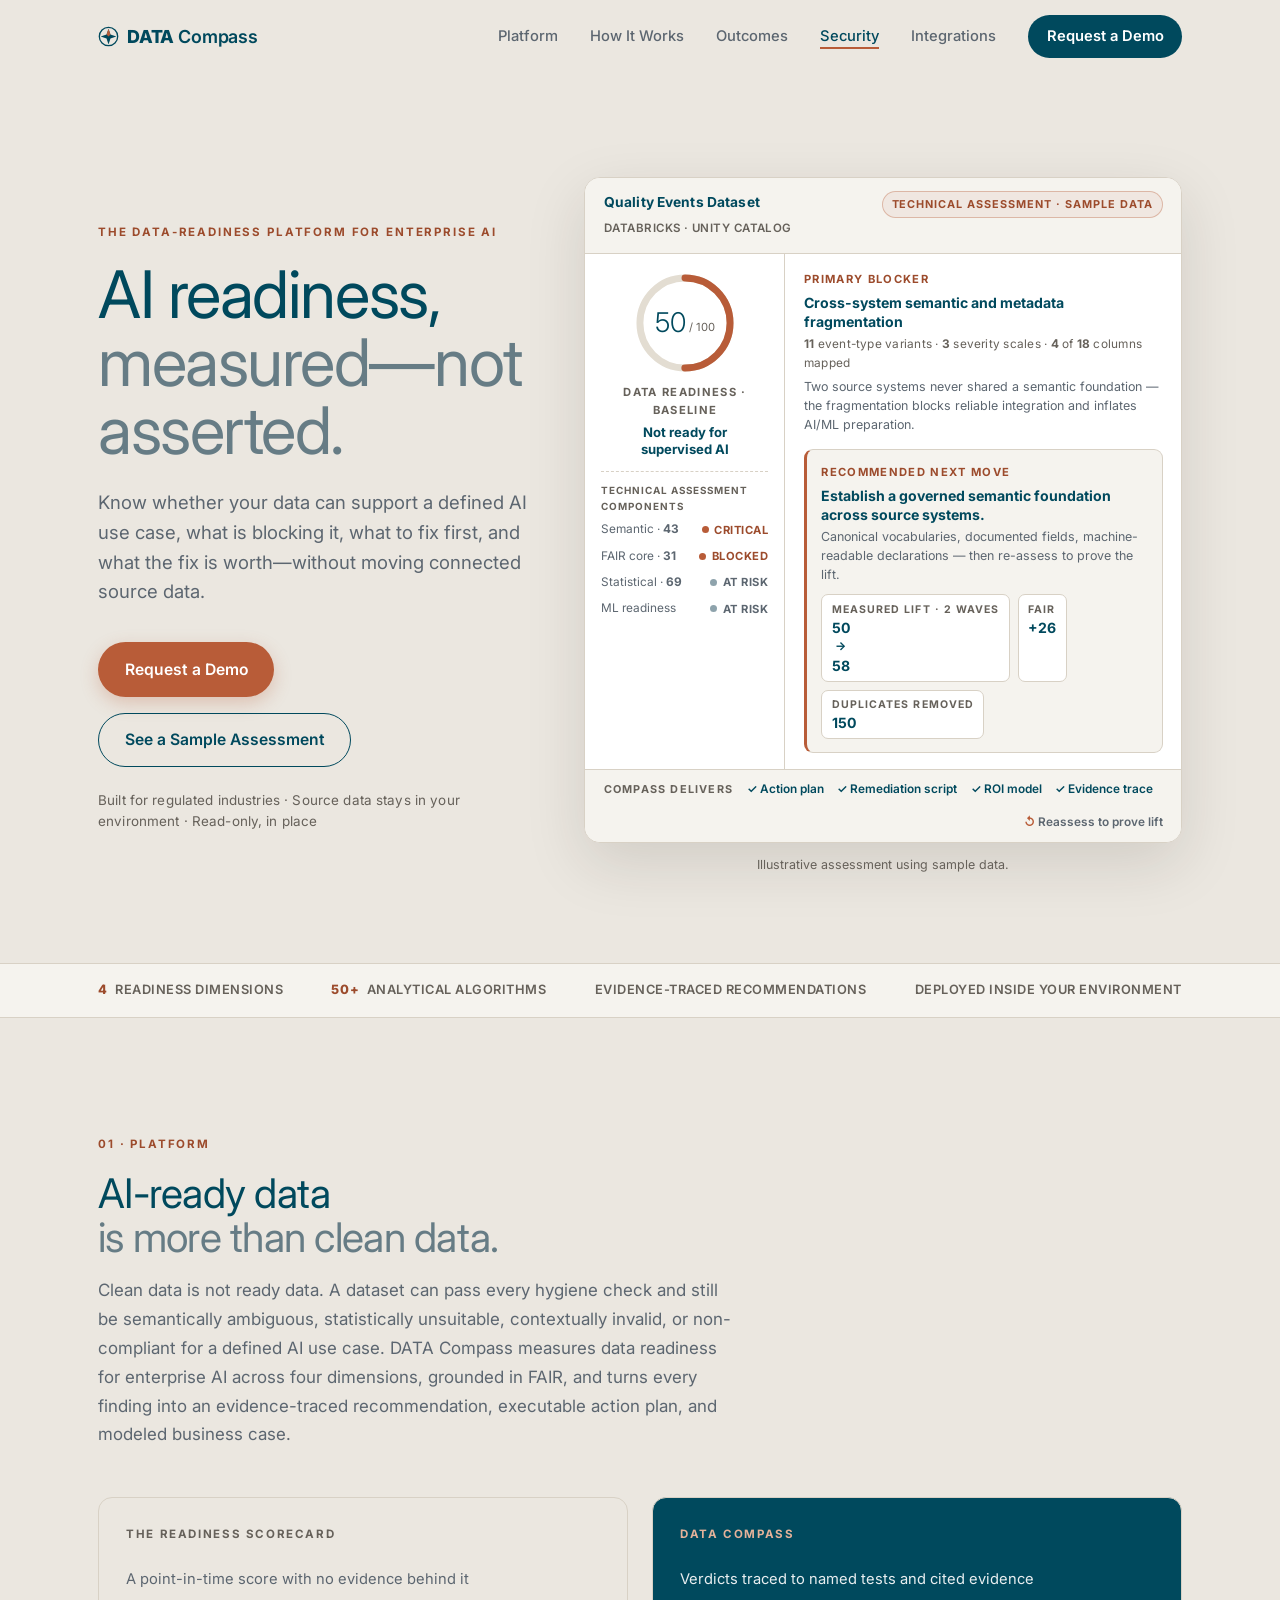
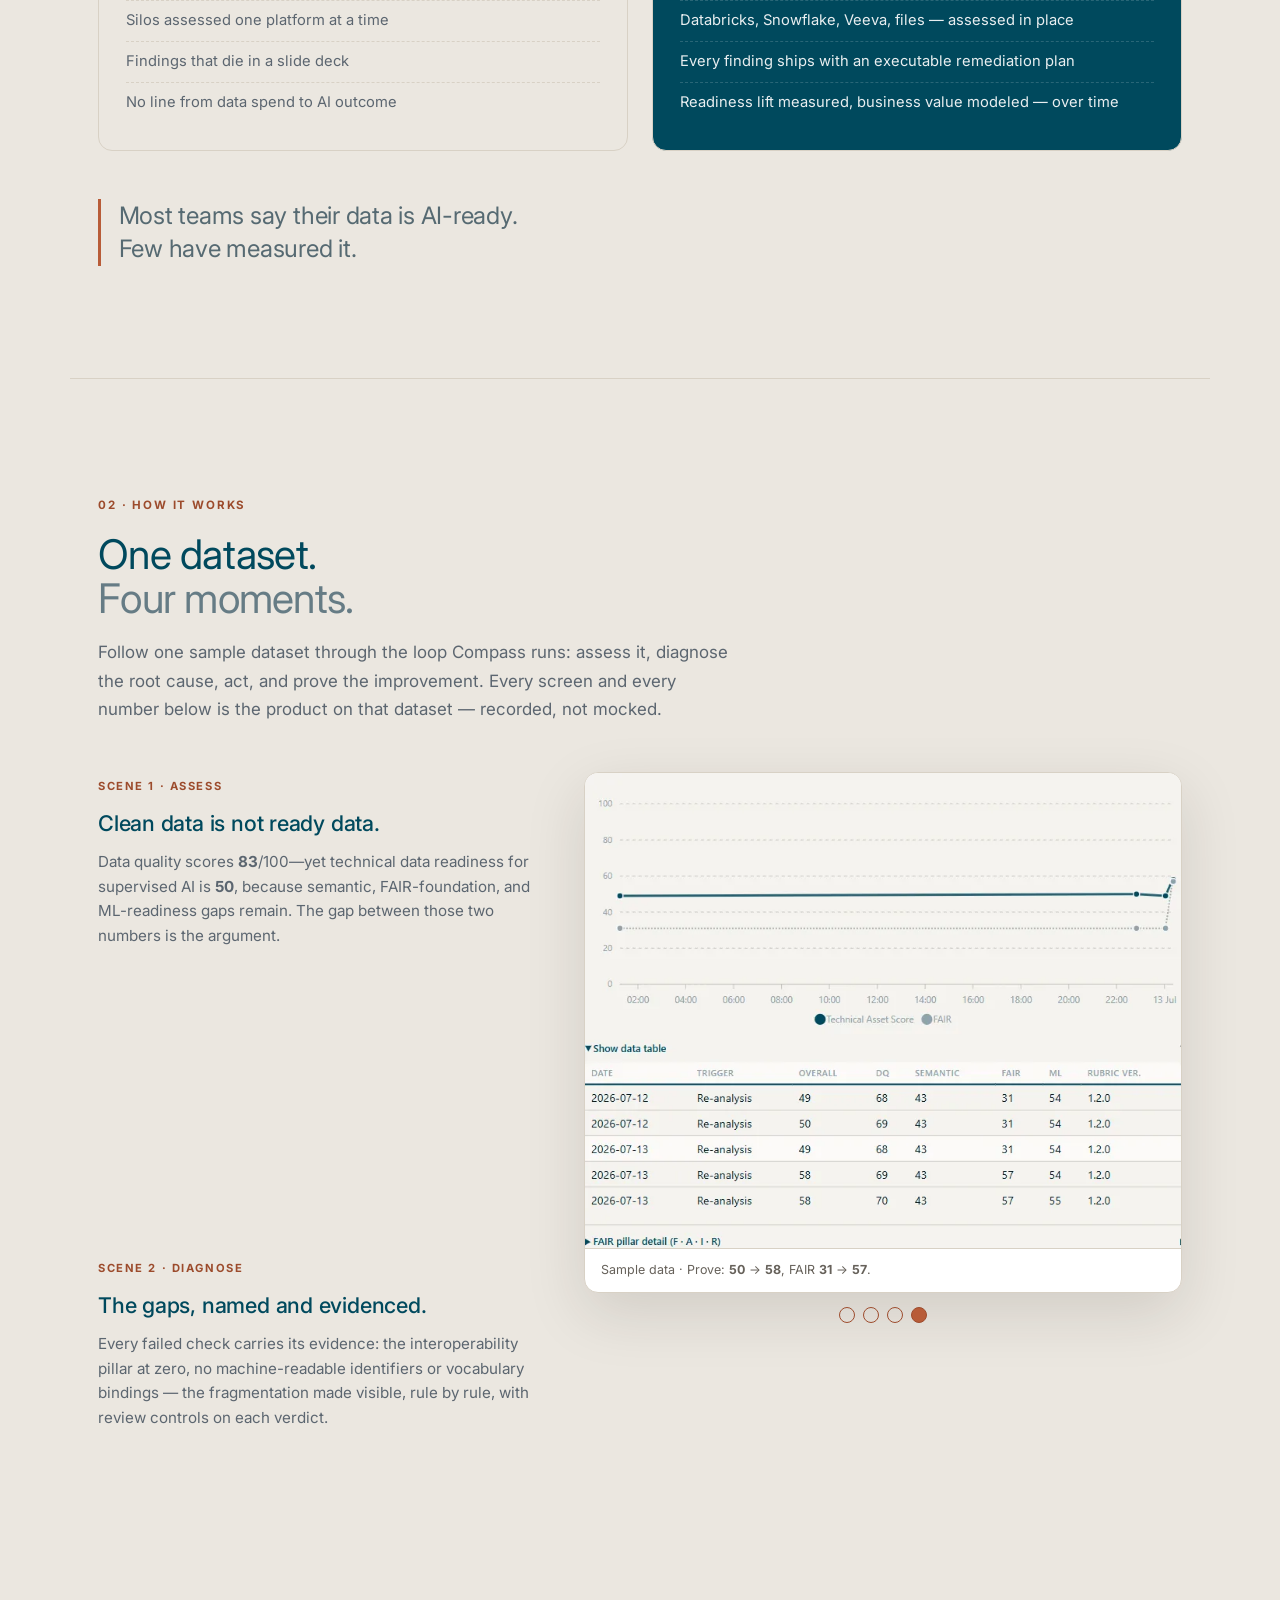
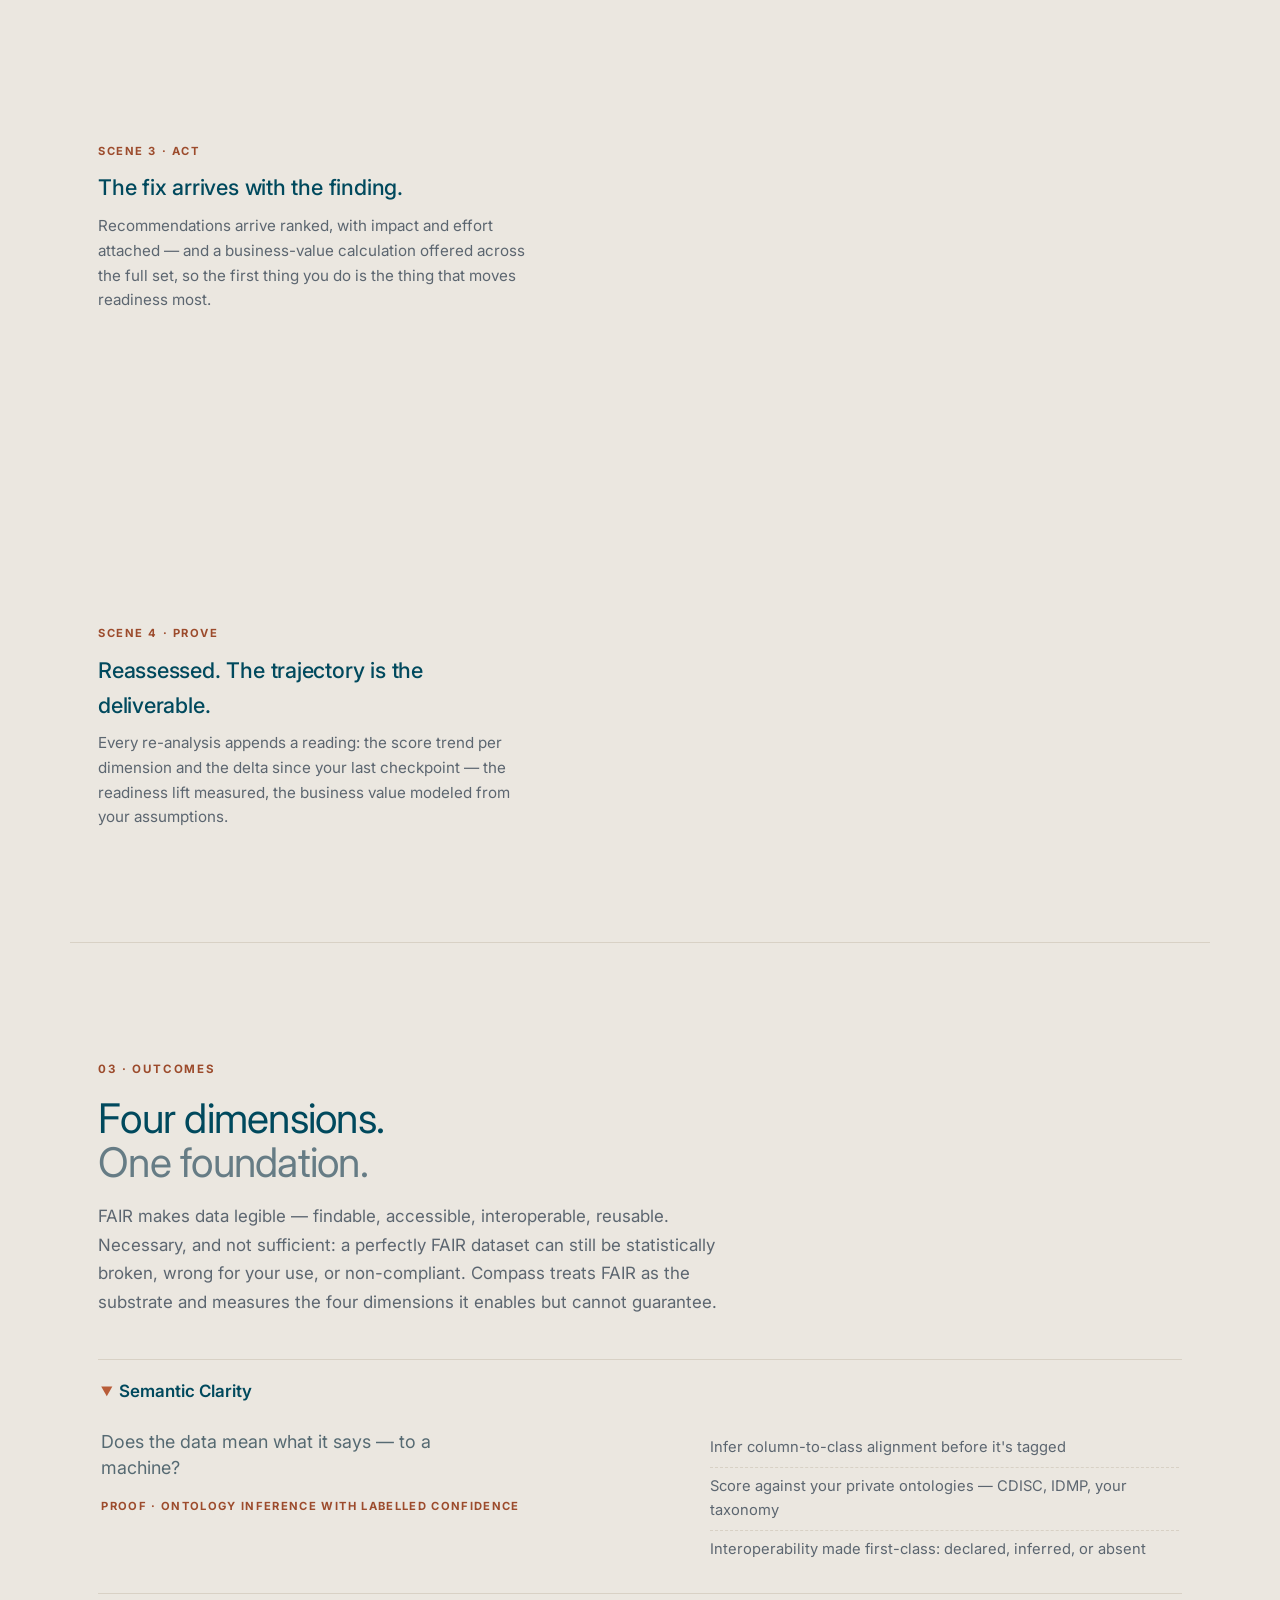
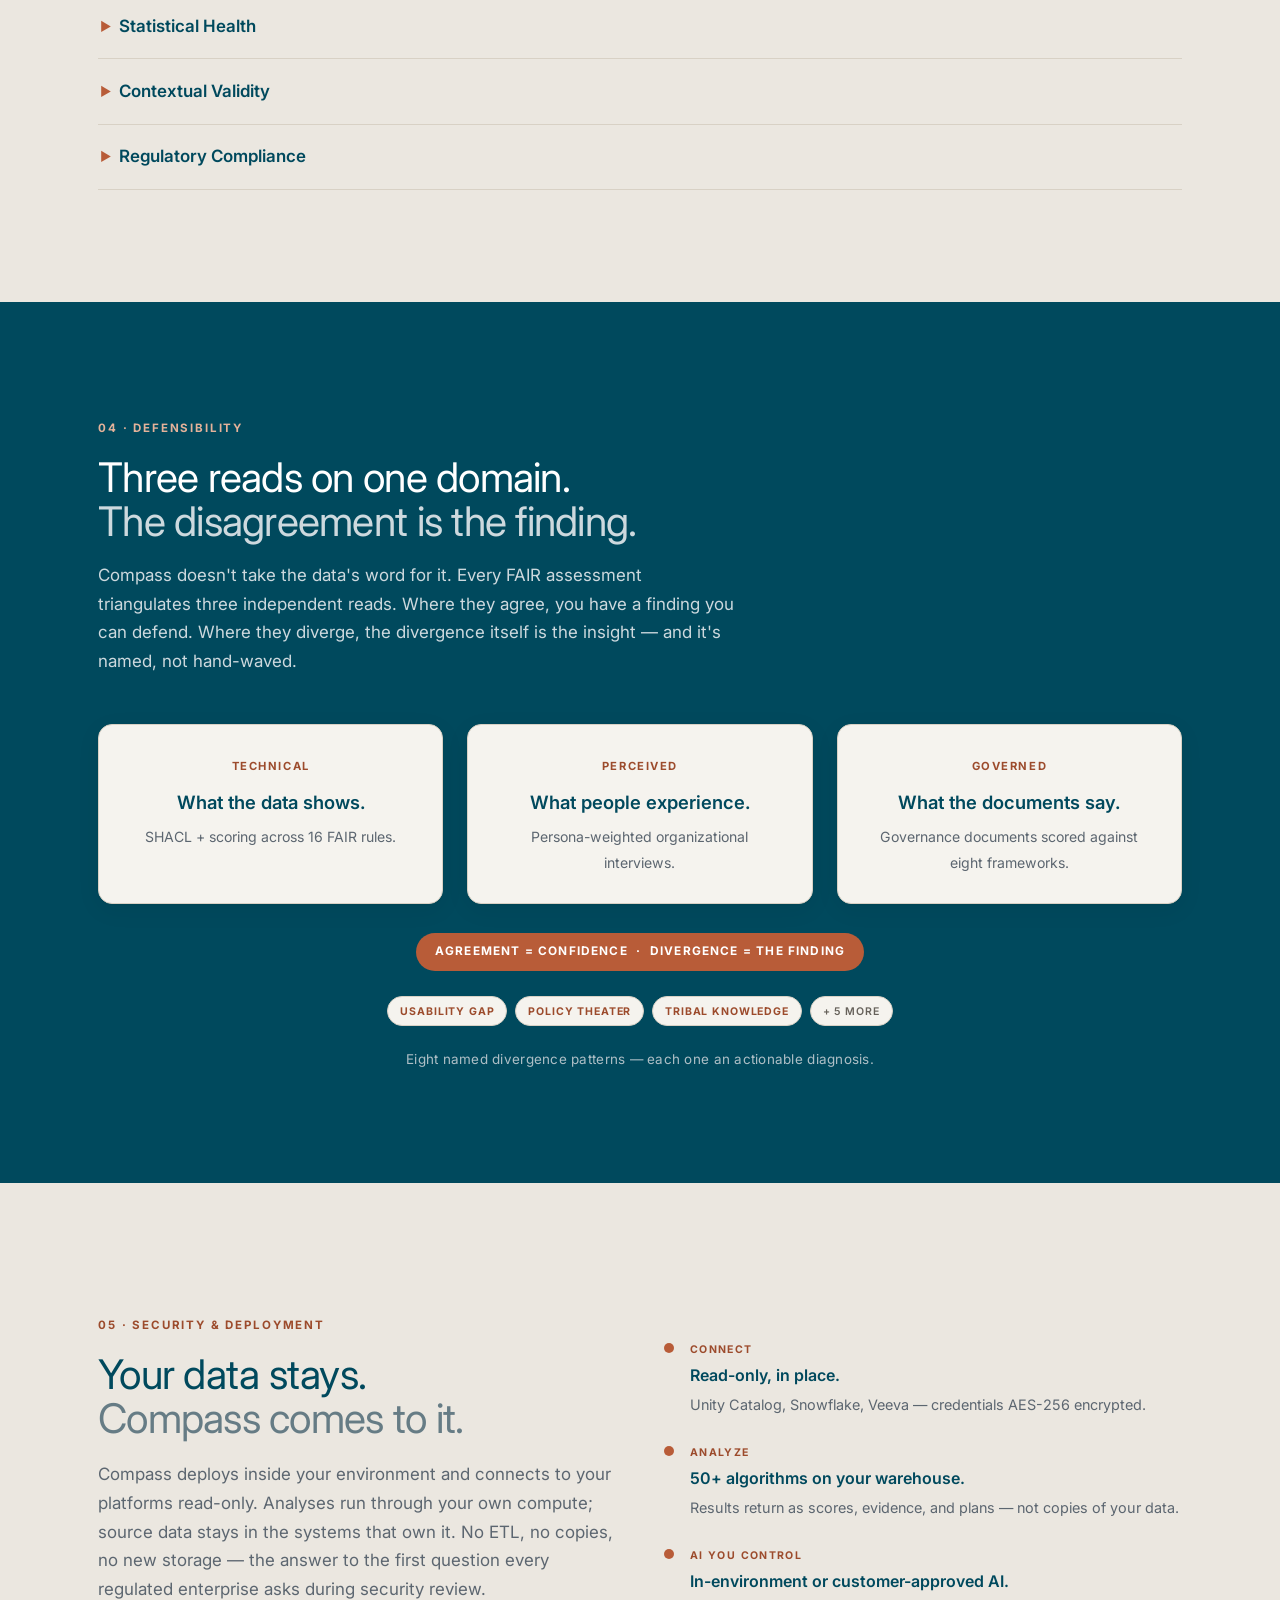
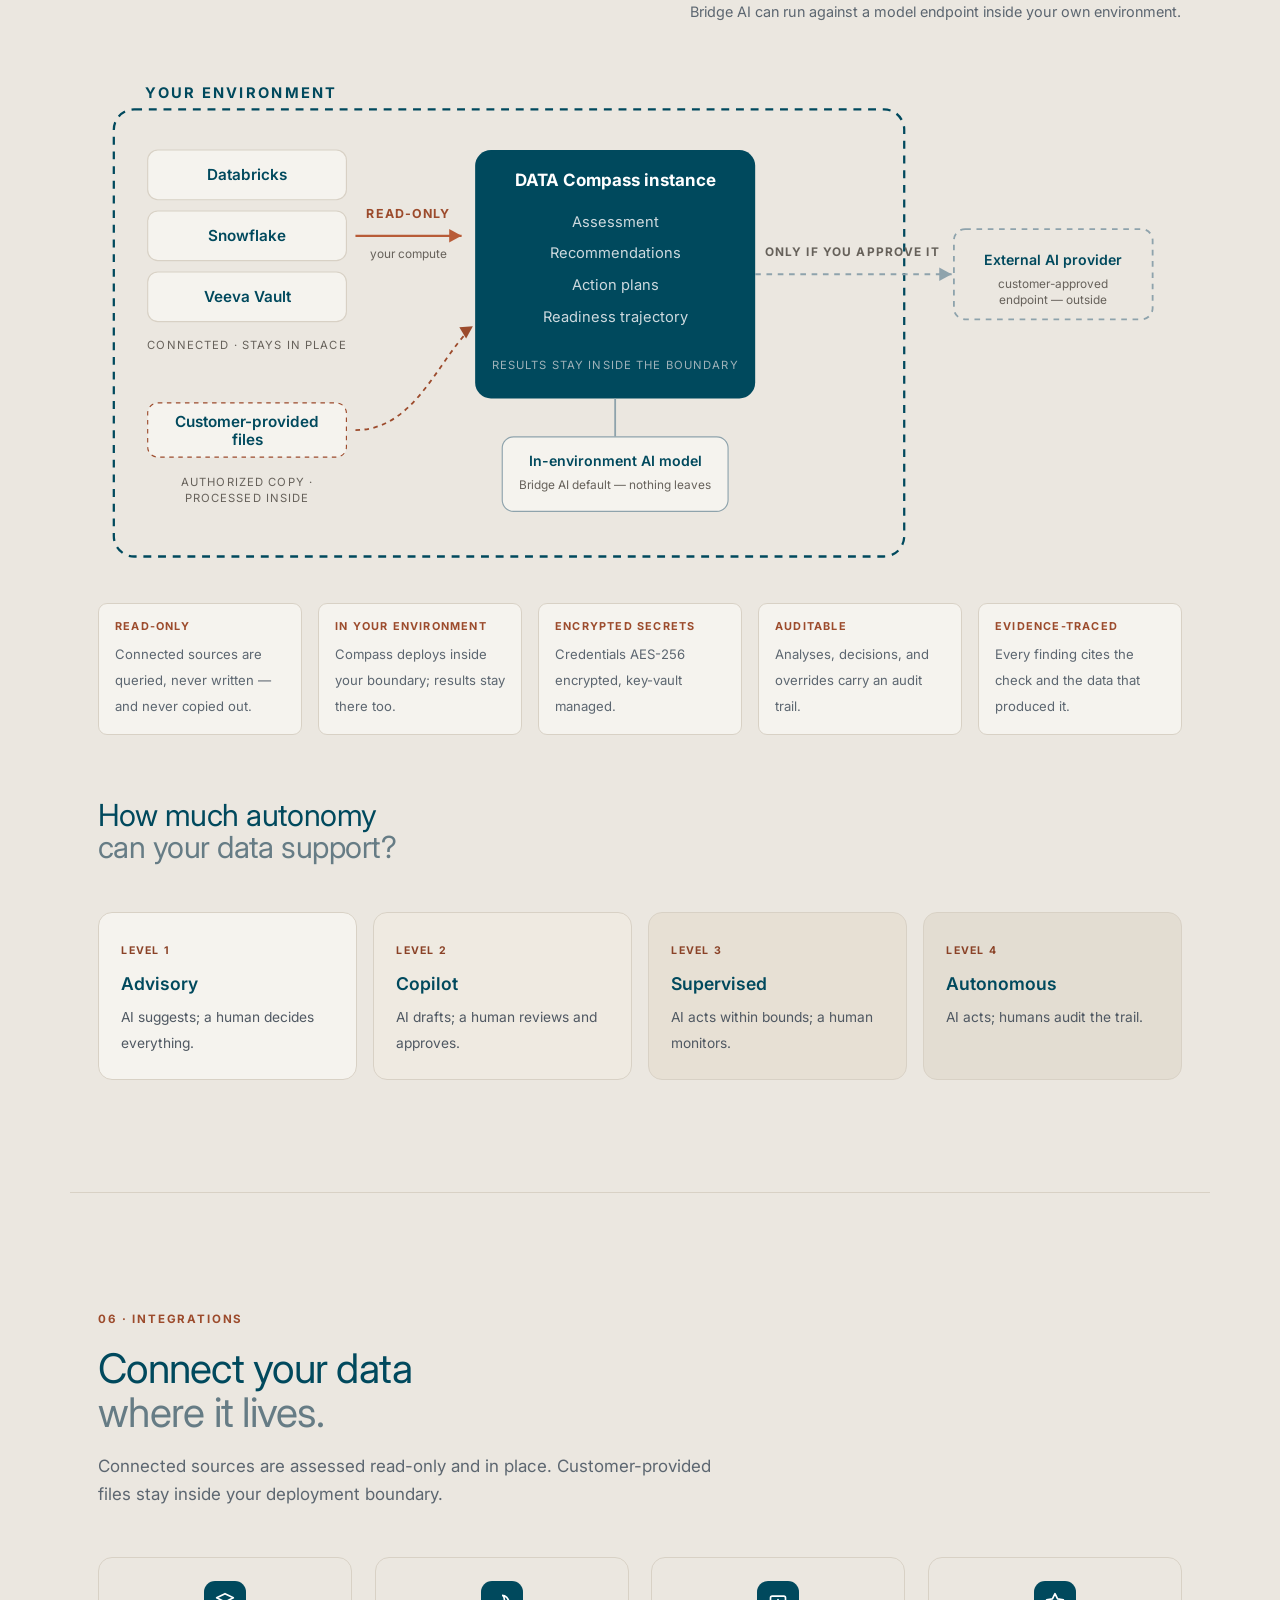
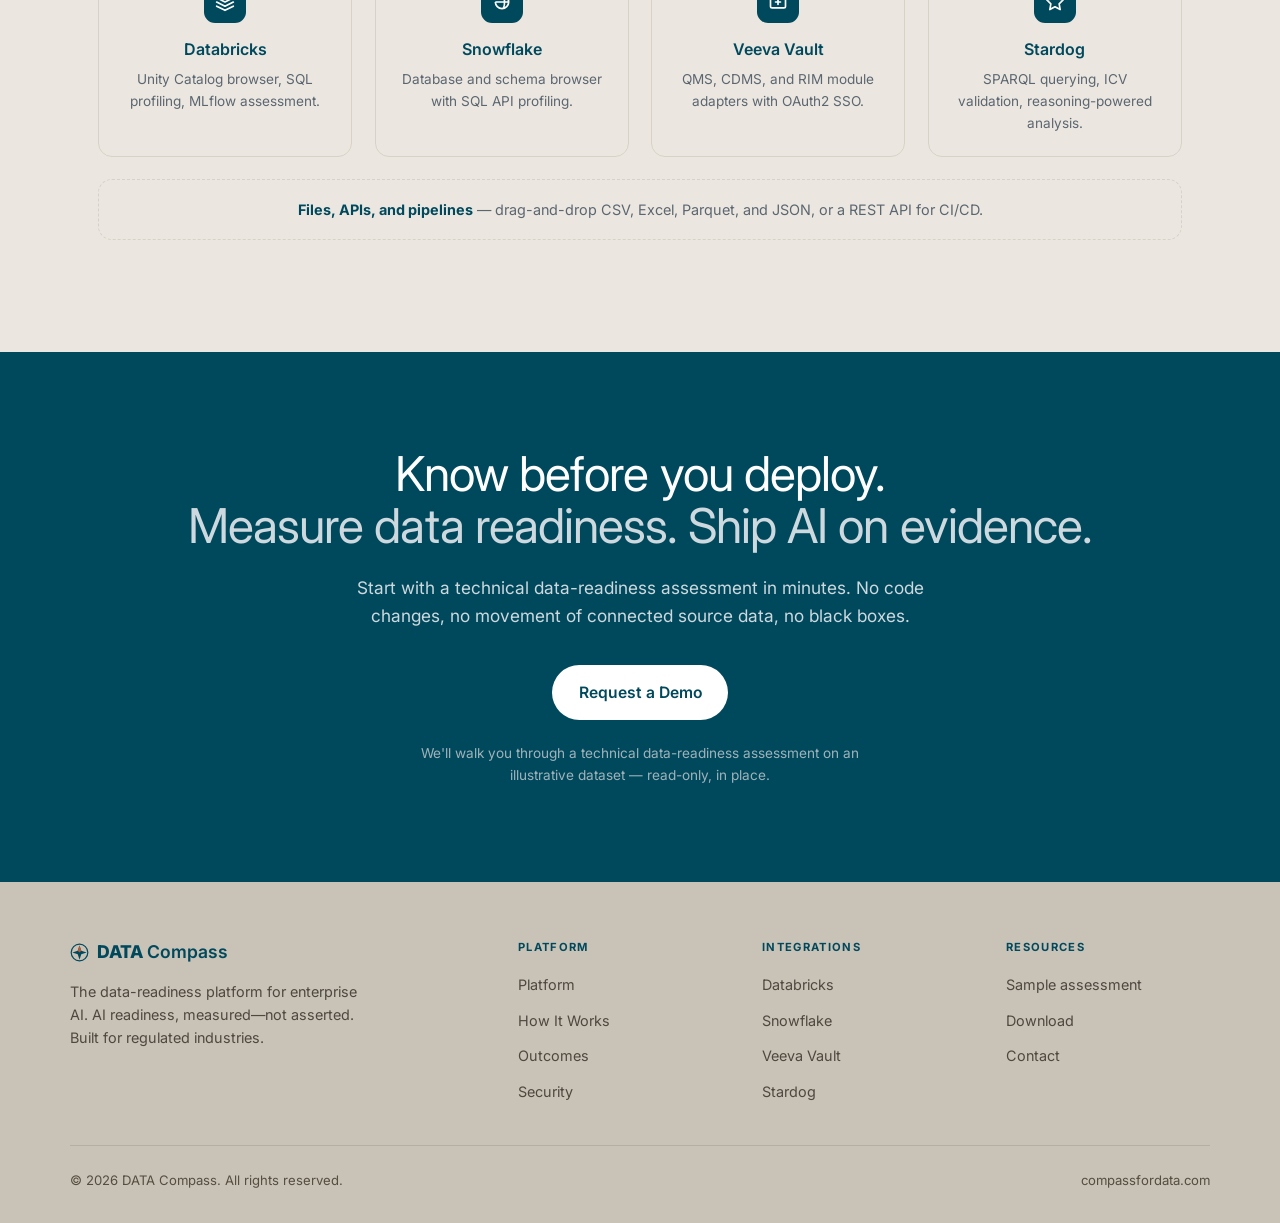
==== commit 8d110cd6: "Reposition: "the data-readiness platform for enterprise AI" as master category Category descriptor s" ====
--- a/index.html
+++ b/index.html
@@ -3,20 +3,20 @@
 <head>
   <meta charset="UTF-8">
   <meta name="viewport" content="width=device-width, initial-scale=1.0">
-  <title>DATA Compass · AI readiness, measured — not asserted.</title>
+  <title>DATA Compass · The data-readiness platform for enterprise AI</title>
   <link rel="canonical" href="https://compassfordata.com/">
-  <meta name="description" content="DATA Compass is the data platform that evaluates datasets for AI readiness across four dimensions — then turns every finding into a recommendation, an executable action plan, and a modeled business case. Built for life sciences.">
+  <meta name="description" content="DATA Compass is the data-readiness platform for enterprise AI. Identify blockers, prioritize remediation, and prove readiness lift without moving source data.">
   <meta name="theme-color" content="#00495D">
   <meta property="og:type" content="website">
   <meta property="og:url" content="https://compassfordata.com/">
-  <meta property="og:title" content="DATA Compass — AI readiness, measured — not asserted.">
-  <meta property="og:description" content="Evaluate datasets for AI readiness across four dimensions, grounded in FAIR — then close the gap with recommendations, an action plan, and a modeled business case.">
+  <meta property="og:title" content="DATA Compass — The data-readiness platform for enterprise AI.">
+  <meta property="og:description" content="Measure whether data can support a defined AI use case, identify blockers, prioritize remediation, and prove readiness lift—without moving connected source data. Built for regulated industries.">
   <meta property="og:image" content="https://compassfordata.com/img/og-card.png">
   <meta property="og:image:width" content="1200">
   <meta property="og:image:height" content="630">
   <meta name="twitter:card" content="summary_large_image">
-  <meta name="twitter:title" content="DATA Compass — AI readiness, measured — not asserted.">
-  <meta name="twitter:description" content="The data platform that measures AI readiness across four dimensions, grounded in FAIR — for life sciences.">
+  <meta name="twitter:title" content="DATA Compass — The data-readiness platform for enterprise AI.">
+  <meta name="twitter:description" content="AI readiness, measured—not asserted. Identify data blockers, prioritize remediation, and prove readiness lift without moving connected source data.">
   <meta name="twitter:image" content="https://compassfordata.com/img/og-card.png">
   <link rel="icon" href="data:image/svg+xml,<svg xmlns='http://www.w3.org/2000/svg' viewBox='0 0 32 32'><circle cx='16' cy='16' r='13.5' fill='none' stroke='%2300495D' stroke-width='2.5'/><path d='M16 4 L19 13 L28 16 L19 19 L16 28 L13 19 L4 16 L13 13 Z' fill='%2300495D'/><path d='M16 4 L19 13 L16 16 L13 13 Z' fill='%23B85C38'/></svg>">
   <link rel="preconnect" href="https://fonts.googleapis.com">
@@ -33,7 +33,8 @@
         "url": "https://compassfordata.com/",
         "logo": "https://compassfordata.com/img/og-card.png",
         "email": "contact@compassfordata.com",
-        "description": "DATA Compass evaluates datasets for AI readiness across four dimensions, grounded in FAIR. Built for life sciences."
+        "description": "DATA Compass is the data-readiness platform for enterprise AI, built for regulated industries. It measures whether data can support a defined AI use case, identifies blockers, prioritizes remediation, and tracks readiness lift.",
+        "slogan": "AI readiness, measured—not asserted."
       },
       {
         "@type": "SoftwareApplication",
@@ -42,7 +43,7 @@
         "operatingSystem": "Self-hosted (Docker Compose, on-premises or private cloud)",
         "url": "https://compassfordata.com/",
         "publisher": { "@id": "https://compassfordata.com/#org" },
-        "description": "The data platform that evaluates datasets for AI readiness and turns the evaluation into recommendations, an executable action plan, and a modeled business case. Deploys inside the customer environment; analyses run read-only against the customer's own warehouse."
+        "description": "DATA Compass is the data-readiness platform for enterprise AI. It evaluates data across semantic clarity, statistical health, contextual validity, and regulatory compliance; turns findings into evidence-traced recommendations, executable action plans, and modeled business cases; and runs inside the customer environment against connected sources in read-only mode."
       }
     ]
   }
@@ -169,7 +170,7 @@
     .hero-ctas { margin-top:2.2rem; display:flex; gap:1rem; flex-wrap:wrap; }
     .hero-note { margin-top:1.4rem; font-size:.84rem; color:var(--muted); letter-spacing:.01em; }
 
-    /* hero: the AI Readiness Decision Brief */
+    /* hero: the Data Readiness Decision Brief */
     .hero-visual { position:relative; }
     .hero-proof { margin:0; }
     .proof-window { background:var(--white); border:1px solid var(--line); border-radius:16px; box-shadow:var(--shadow-lg); overflow:hidden; }
@@ -523,14 +524,14 @@
   <header class="hero">
     <div class="hero-grid">
       <div class="hero-content fade-in">
-        <span class="eyebrow">DATA Compass · The Platform</span>
-        <h1>AI readiness,<span class="alt">measured — not asserted.</span></h1>
-        <p class="hero-sub">Know whether your data can support AI, what is blocking it, what to fix first, and what the fix is worth — without moving connected source data.</p>
+        <span class="eyebrow">The data-readiness platform for enterprise AI</span>
+        <h1>AI readiness,<span class="alt">measured—not asserted.</span></h1>
+        <p class="hero-sub">Know whether your data can support a defined AI use case, what is blocking it, what to fix first, and what the fix is worth—without moving connected source data.</p>
         <div class="hero-ctas">
           <a href="#" class="btn btn--primary btn--lg" data-demo>Request a Demo</a>
           <a href="#how-it-works" class="btn btn--outline btn--lg">See a Sample Assessment</a>
         </div>
-        <p class="hero-note">Built for life sciences · Source data stays in your environment · Read-only, in place</p>
+        <p class="hero-note">Built for regulated industries · Source data stays in your environment · Read-only, in place</p>
       </div>
       <div class="hero-visual">
         <figure class="hero-proof">
@@ -545,15 +546,15 @@
               </div>
             </header>
             <div class="proof-main">
-              <section class="proof-score-panel" aria-label="Readiness verdict">
-                <div class="proof-score" role="img" aria-label="AI readiness score: 50 out of 100">
+              <section class="proof-score-panel" aria-label="Data-readiness verdict">
+                <div class="proof-score" role="img" aria-label="Data readiness score for supervised AI: 50 out of 100">
                   <svg viewBox="0 0 120 120" aria-hidden="true">
                     <circle class="ring-track" cx="60" cy="60" r="52"/>
                     <circle class="ring-fill" cx="60" cy="60" r="52"/>
                   </svg>
                   <div class="score-num" aria-hidden="true"><b data-facts="assessment.score">50</b><span>/ 100</span></div>
                 </div>
-                <span class="score-label">AI readiness · baseline</span>
+                <span class="score-label">Data readiness · baseline</span>
                 <p class="proof-verdict">Not ready for supervised&nbsp;AI</p>
                 <span class="pd-comp-label">Technical assessment components</span>
                 <ul class="proof-dimensions">
@@ -612,8 +613,8 @@
     <div class="container fade-in">
       <div class="sec-head">
         <span class="eyebrow">01 · Platform</span>
-        <h2 class="headline">AI-ready data<span class="alt">isn't the same as AI-ready.</span></h2>
-        <p class="lead">Clean data is not ready data. A dataset can pass every hygiene check and still be the wrong shape for the model, ambiguous to a machine, or out of compliance — and teams discover it in production. DATA Compass measures AI readiness across four dimensions, grounded in FAIR, and turns every finding into an executable recommendation with a modeled business case.</p>
+        <h2 class="headline">AI-ready data<span class="alt">is more than clean data.</span></h2>
+        <p class="lead">Clean data is not ready data. A dataset can pass every hygiene check and still be semantically ambiguous, statistically unsuitable, contextually invalid, or non-compliant for a defined AI use case. DATA Compass measures data readiness for enterprise AI across four dimensions, grounded in FAIR, and turns every finding into an evidence-traced recommendation, executable action plan, and modeled business case.</p>
       </div>
       <div class="compare stagger">
         <div class="before">
@@ -654,7 +655,7 @@
           <div class="scene" data-scene="0">
             <span class="lbl">Scene 1 · Assess</span>
             <h3>Clean data is not ready data.</h3>
-            <p>Data quality scores <b data-facts="capture_baseline.dq_overall">83</b>/100 — yet technical AI readiness is <b data-facts="assessment.score">50</b>, because semantic, FAIR-foundation, and ML-readiness gaps remain. The gap between those two numbers is the argument.</p>
+            <p>Data quality scores <b data-facts="capture_baseline.dq_overall">83</b>/100—yet technical data readiness for supervised AI is <b data-facts="assessment.score">50</b>, because semantic, FAIR-foundation, and ML-readiness gaps remain. The gap between those two numbers is the argument.</p>
             <figure class="inline-frame jframe"><a href="img/scene1-assess.webp" target="_blank" rel="noopener" aria-label="Open full-size screenshot"><img src="img/scene1-assess.webp" alt="The sample dataset's Data Quality Assessment: 83 of 100 with a seven-component breakdown and cleanliness at 45 percent" width="1260" height="780" loading="lazy"></a><figcaption>Sample data · The Data Quality read: <b data-facts="capture_baseline.dq_overall">83</b>/100 with cleanliness at <b data-facts="capture_baseline.dq_cleanliness_pct">45</b>% — the weak component, named.</figcaption></figure>
           </div>
           <div class="scene" data-scene="1">
@@ -796,7 +797,7 @@
         <div>
           <span class="eyebrow">05 · Security &amp; Deployment</span>
           <h2 class="headline">Your data stays.<span class="alt">Compass comes to it.</span></h2>
-          <p class="lead">Compass deploys inside your environment and connects to your platforms read-only. Analyses run through your own compute; source data stays in the systems that own it. No ETL, no copies, no new storage — the answer to the first question every pharma security review asks.</p>
+          <p class="lead">Compass deploys inside your environment and connects to your platforms read-only. Analyses run through your own compute; source data stays in the systems that own it. No ETL, no copies, no new storage — the answer to the first question every regulated enterprise asks during security review.</p>
         </div>
         <div class="feat-list">
           <div class="feat"><span class="dot"></span><div><span class="lbl">Connect</span><b>Read-only, in place.</b><span>Unity Catalog, Snowflake, Veeva — credentials AES-256 encrypted.</span></div></div>
@@ -911,12 +912,12 @@
 
   <!-- CTA -->
   <section class="cta">
-    <h2>Know before you deploy.<span class="alt">Measure readiness. Ship AI on evidence.</span></h2>
-    <p>Start with a technical readiness assessment in minutes. No code changes, no movement of connected source data, no black boxes.</p>
+    <h2>Know before you deploy.<span class="alt">Measure data readiness. Ship AI on evidence.</span></h2>
+    <p>Start with a technical data-readiness assessment in minutes. No code changes, no movement of connected source data, no black boxes.</p>
     <div class="cta-btns">
       <a href="#" class="btn btn--white btn--lg" data-demo>Request a Demo</a>
     </div>
-    <p class="cta-sub">We'll walk you through a technical readiness assessment on an illustrative dataset — read-only, in place.</p>
+    <p class="cta-sub">We'll walk you through a technical data-readiness assessment on an illustrative dataset — read-only, in place.</p>
   </section>
 
   </main>
@@ -926,7 +927,7 @@
     <div class="footer-grid">
       <div>
         <div class="footer-brand"><svg class="mark" width="19" height="19" viewBox="0 0 32 32" aria-hidden="true"><circle cx="16" cy="16" r="14" fill="none" stroke="#00495D" stroke-width="2"/><path d="M16 4 L19 13 L28 16 L19 19 L16 28 L13 19 L4 16 L13 13 Z" fill="#00495D"/><path d="M16 4 L19 13 L16 16 L13 13 Z" fill="#B85C38"/></svg> <span><b>DATA</b> Compass</span></div>
-        <p class="footer-desc">AI readiness, measured — not asserted. The data-readiness platform for life sciences.</p>
+        <p class="footer-desc">The data-readiness platform for enterprise AI. AI readiness, measured—not asserted. Built for regulated industries.</p>
       </div>
       <div>
         <h4>Platform</h4>
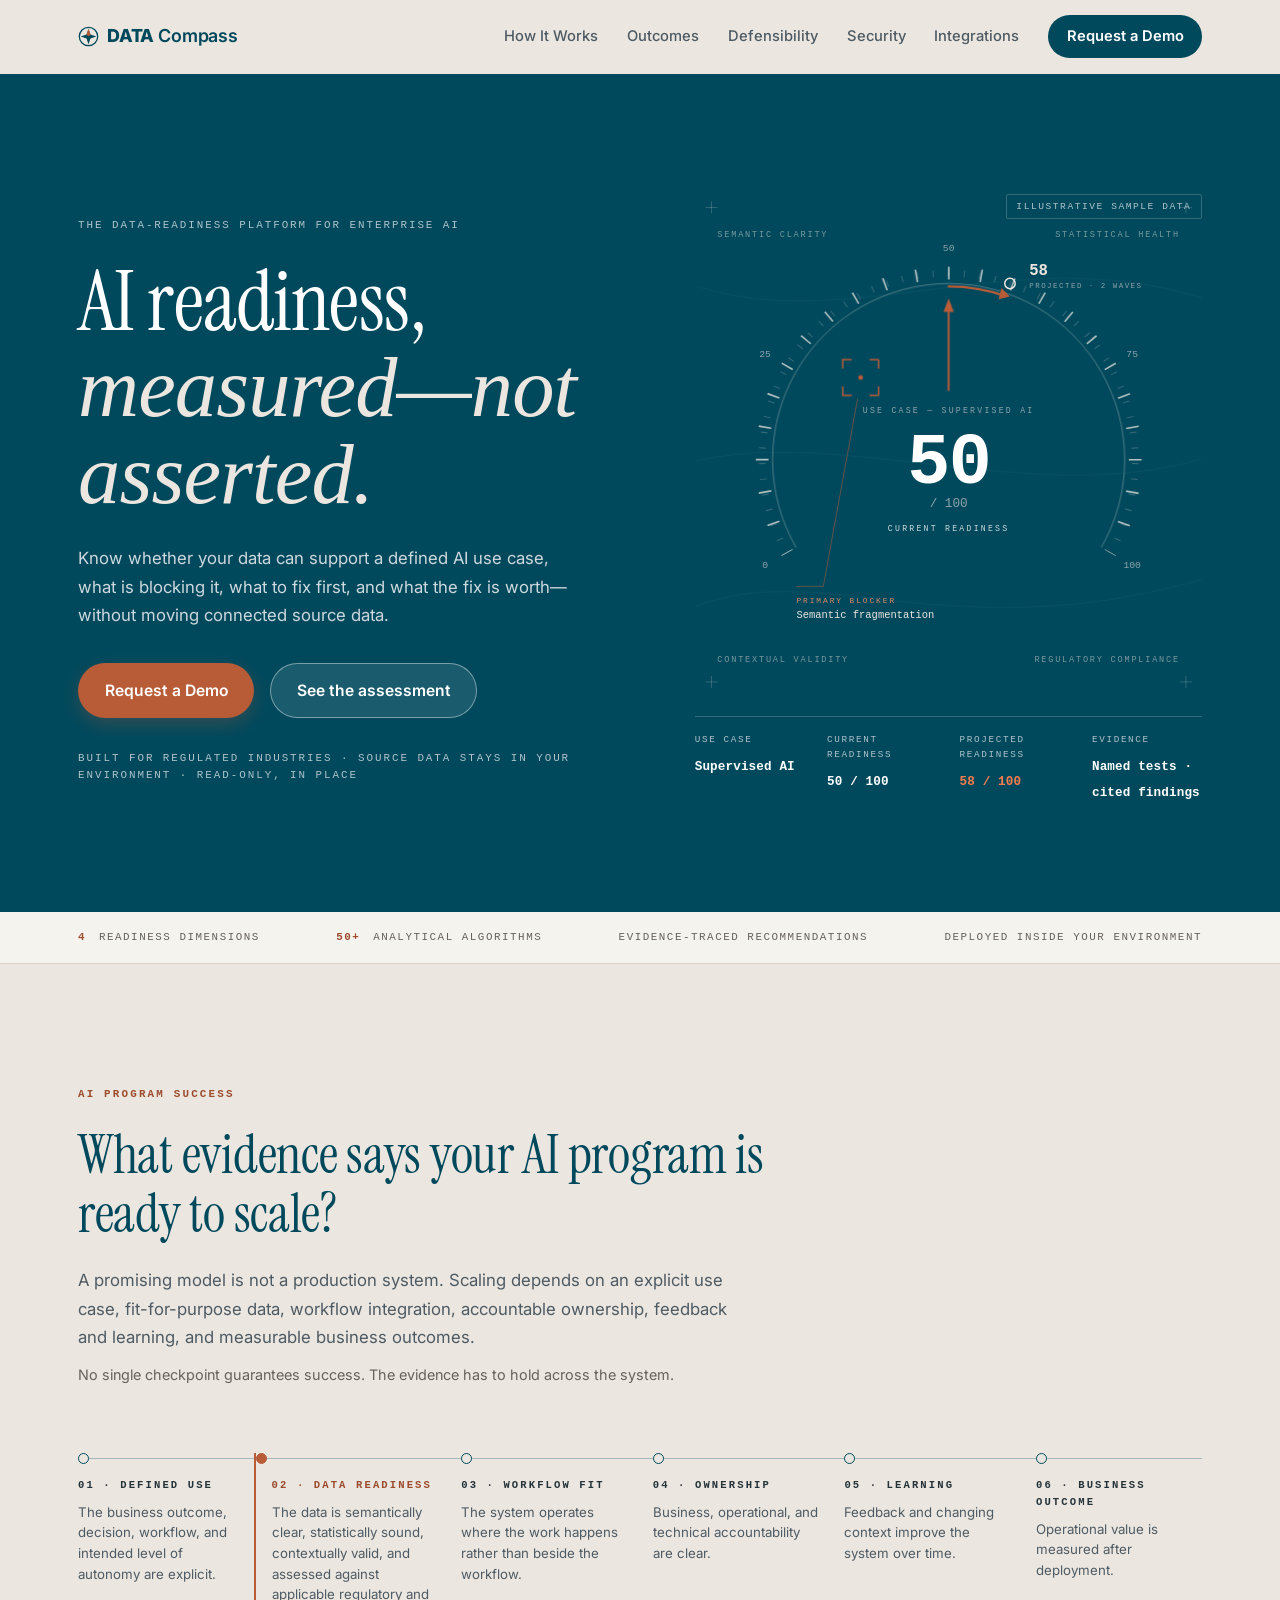
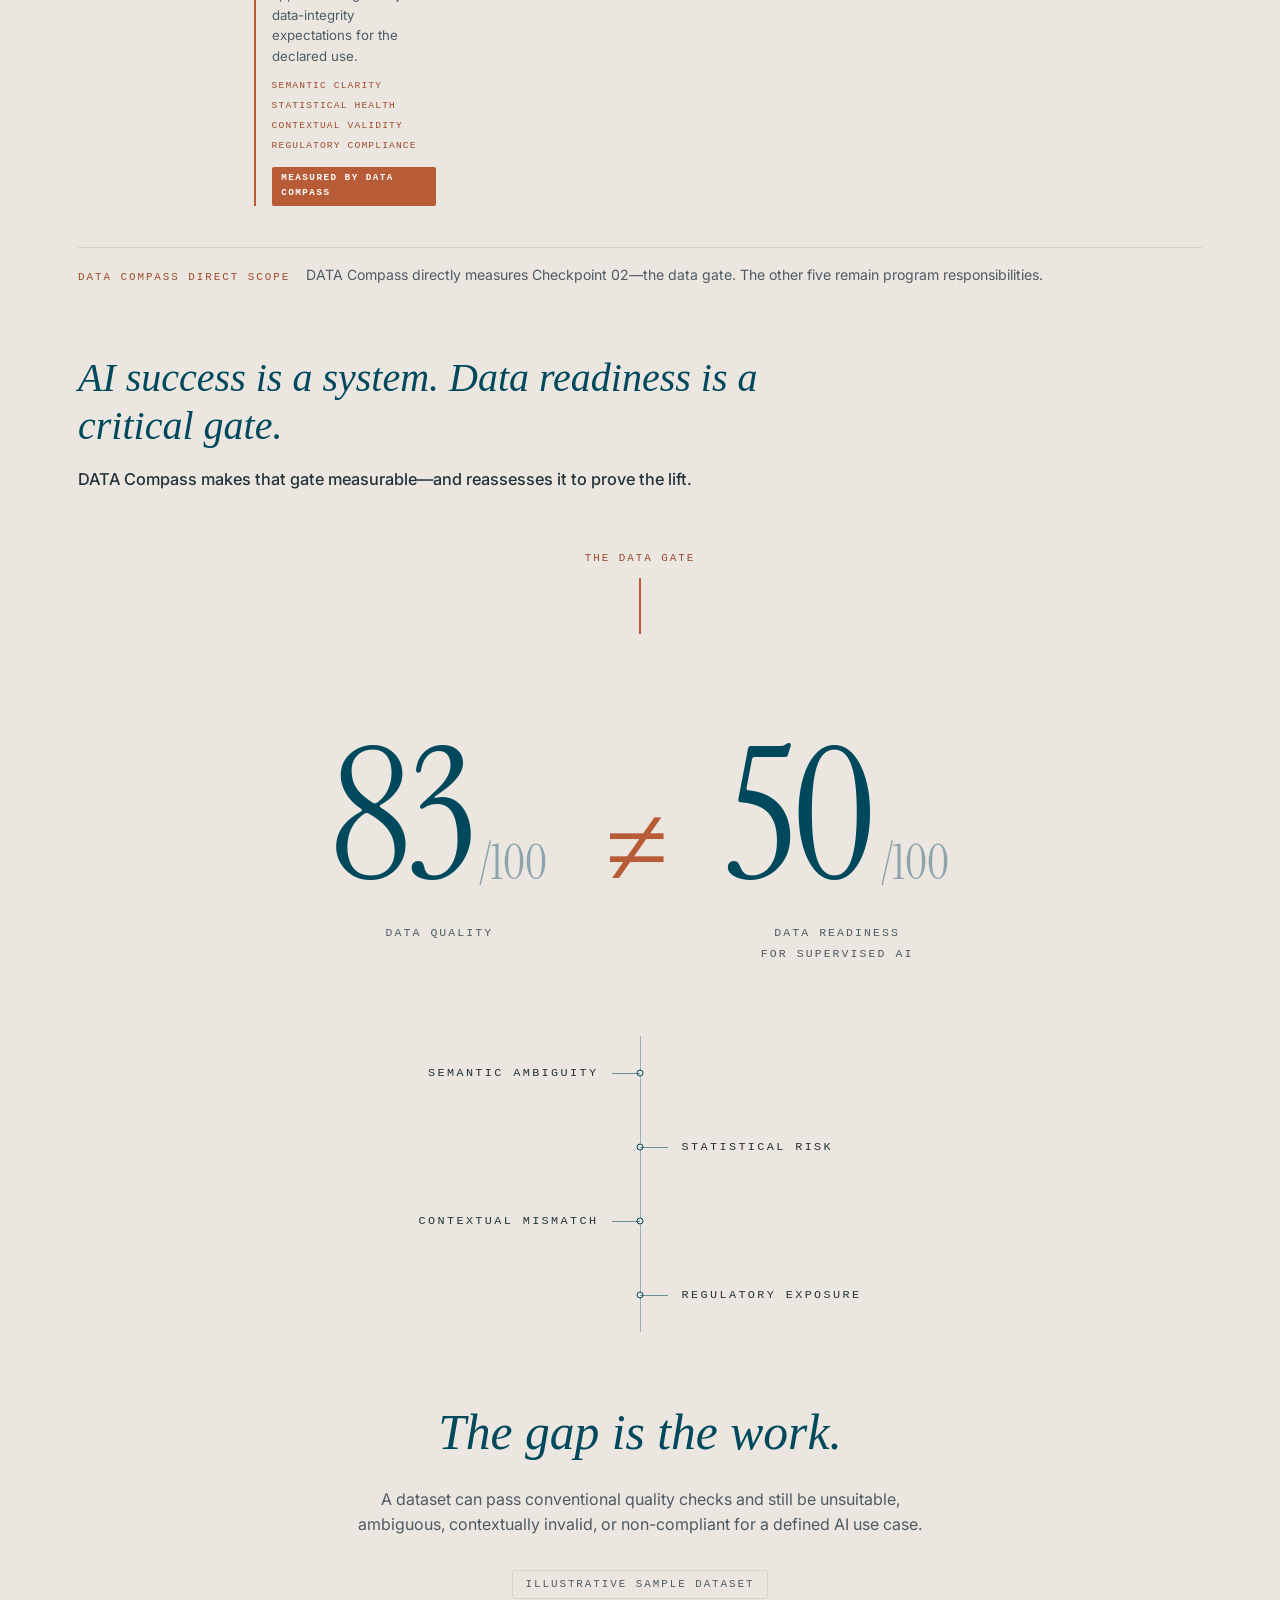
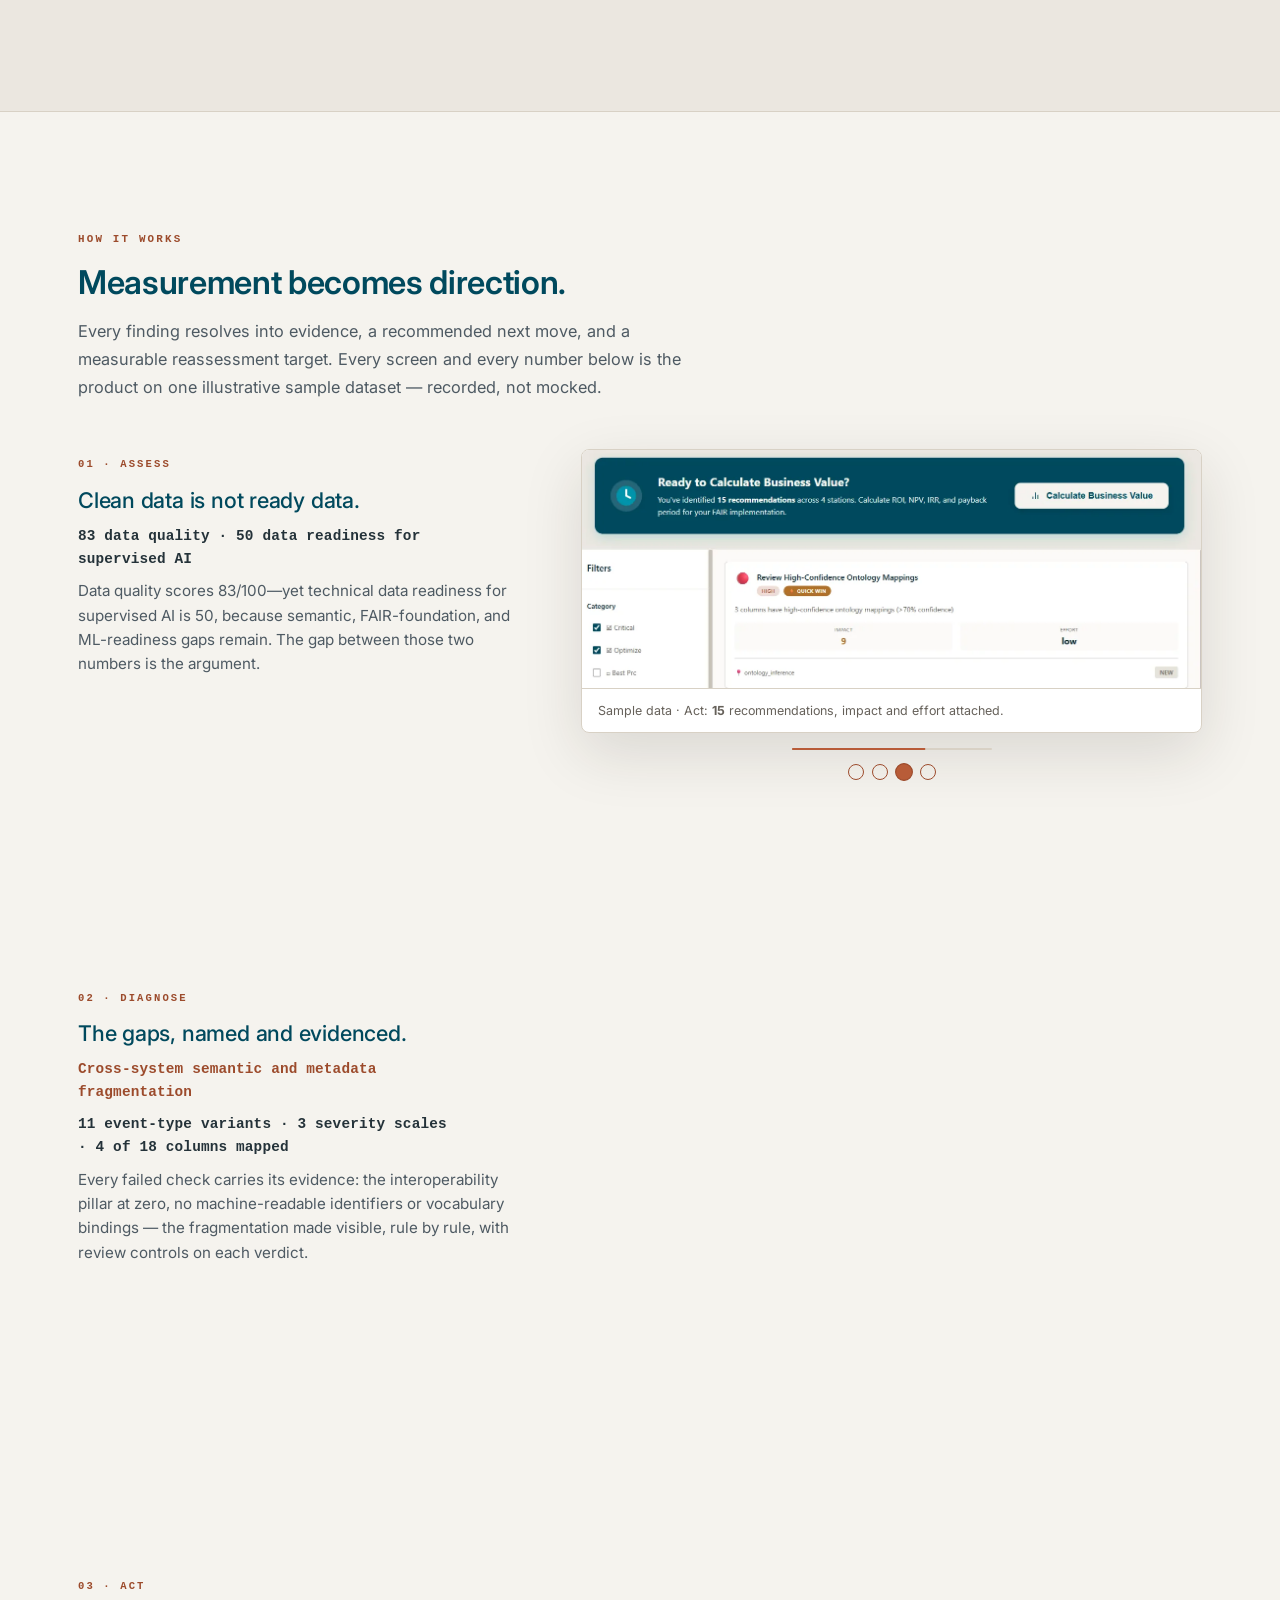
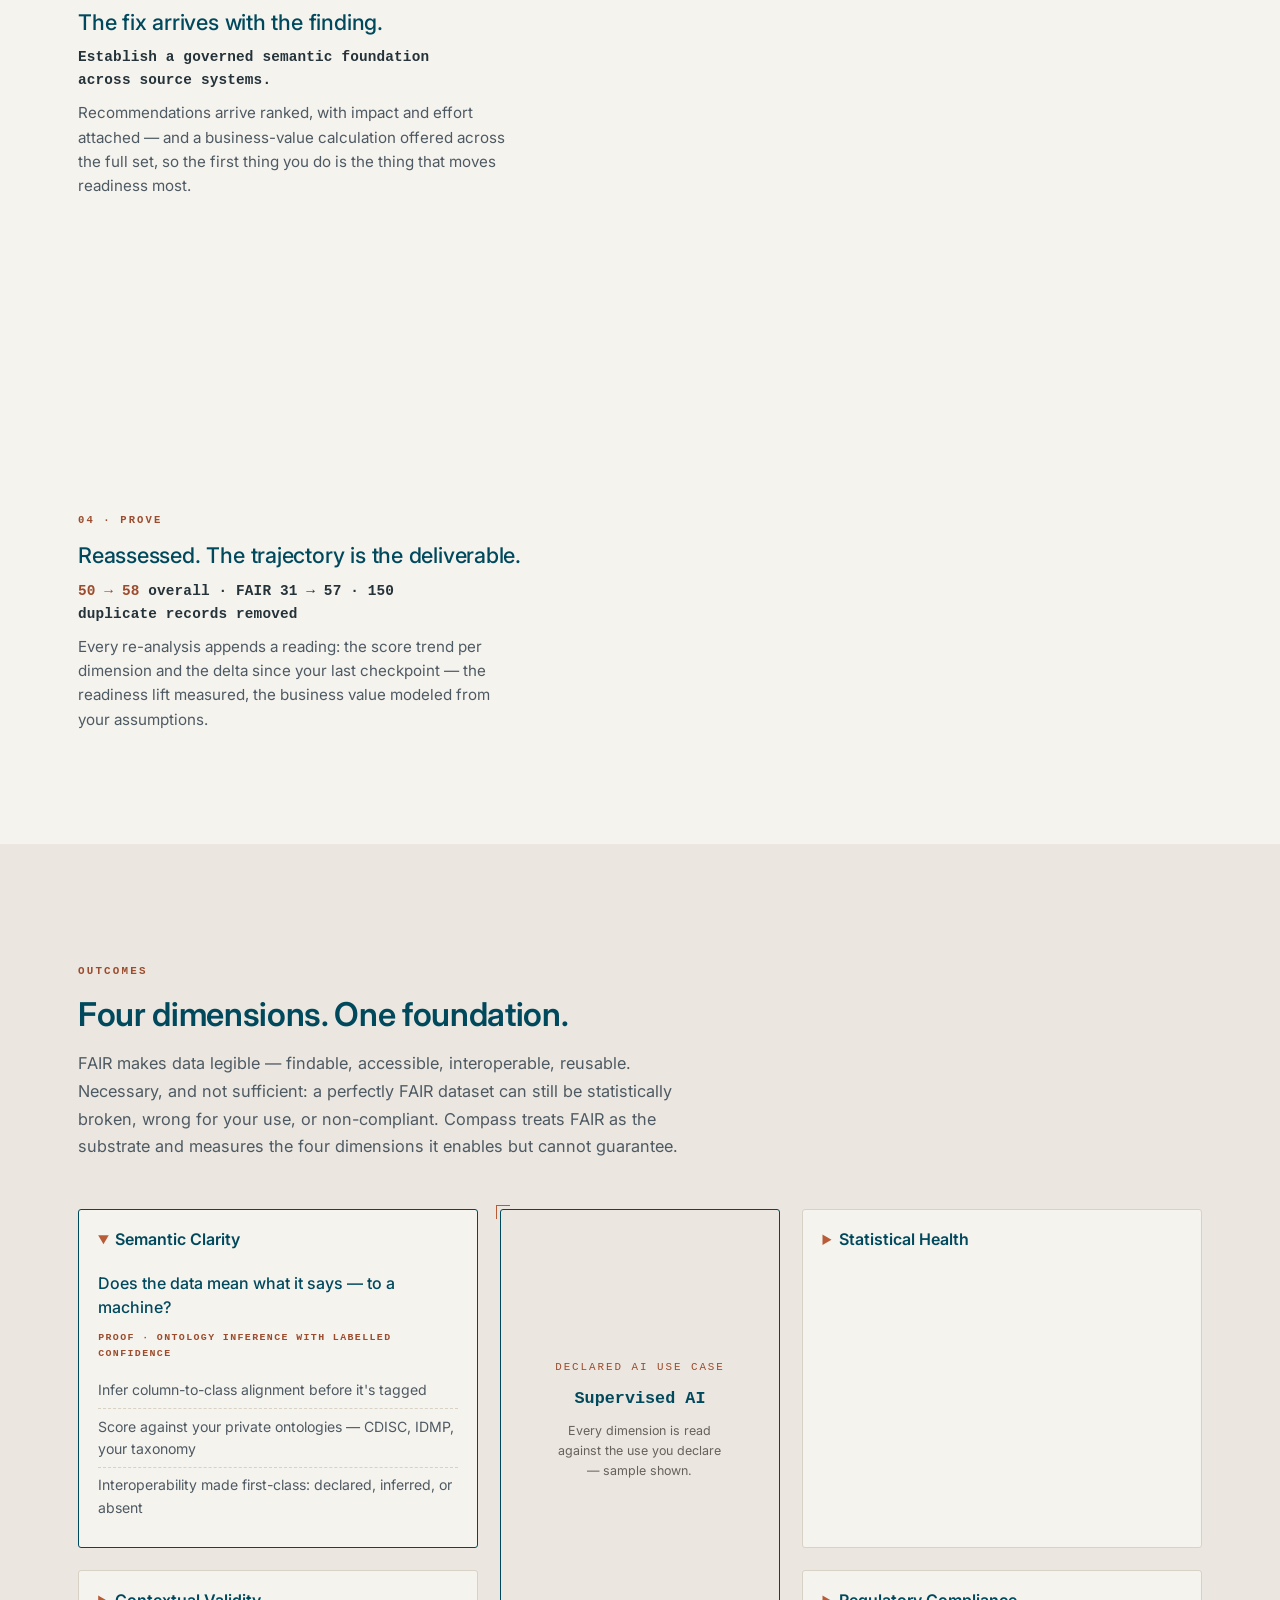
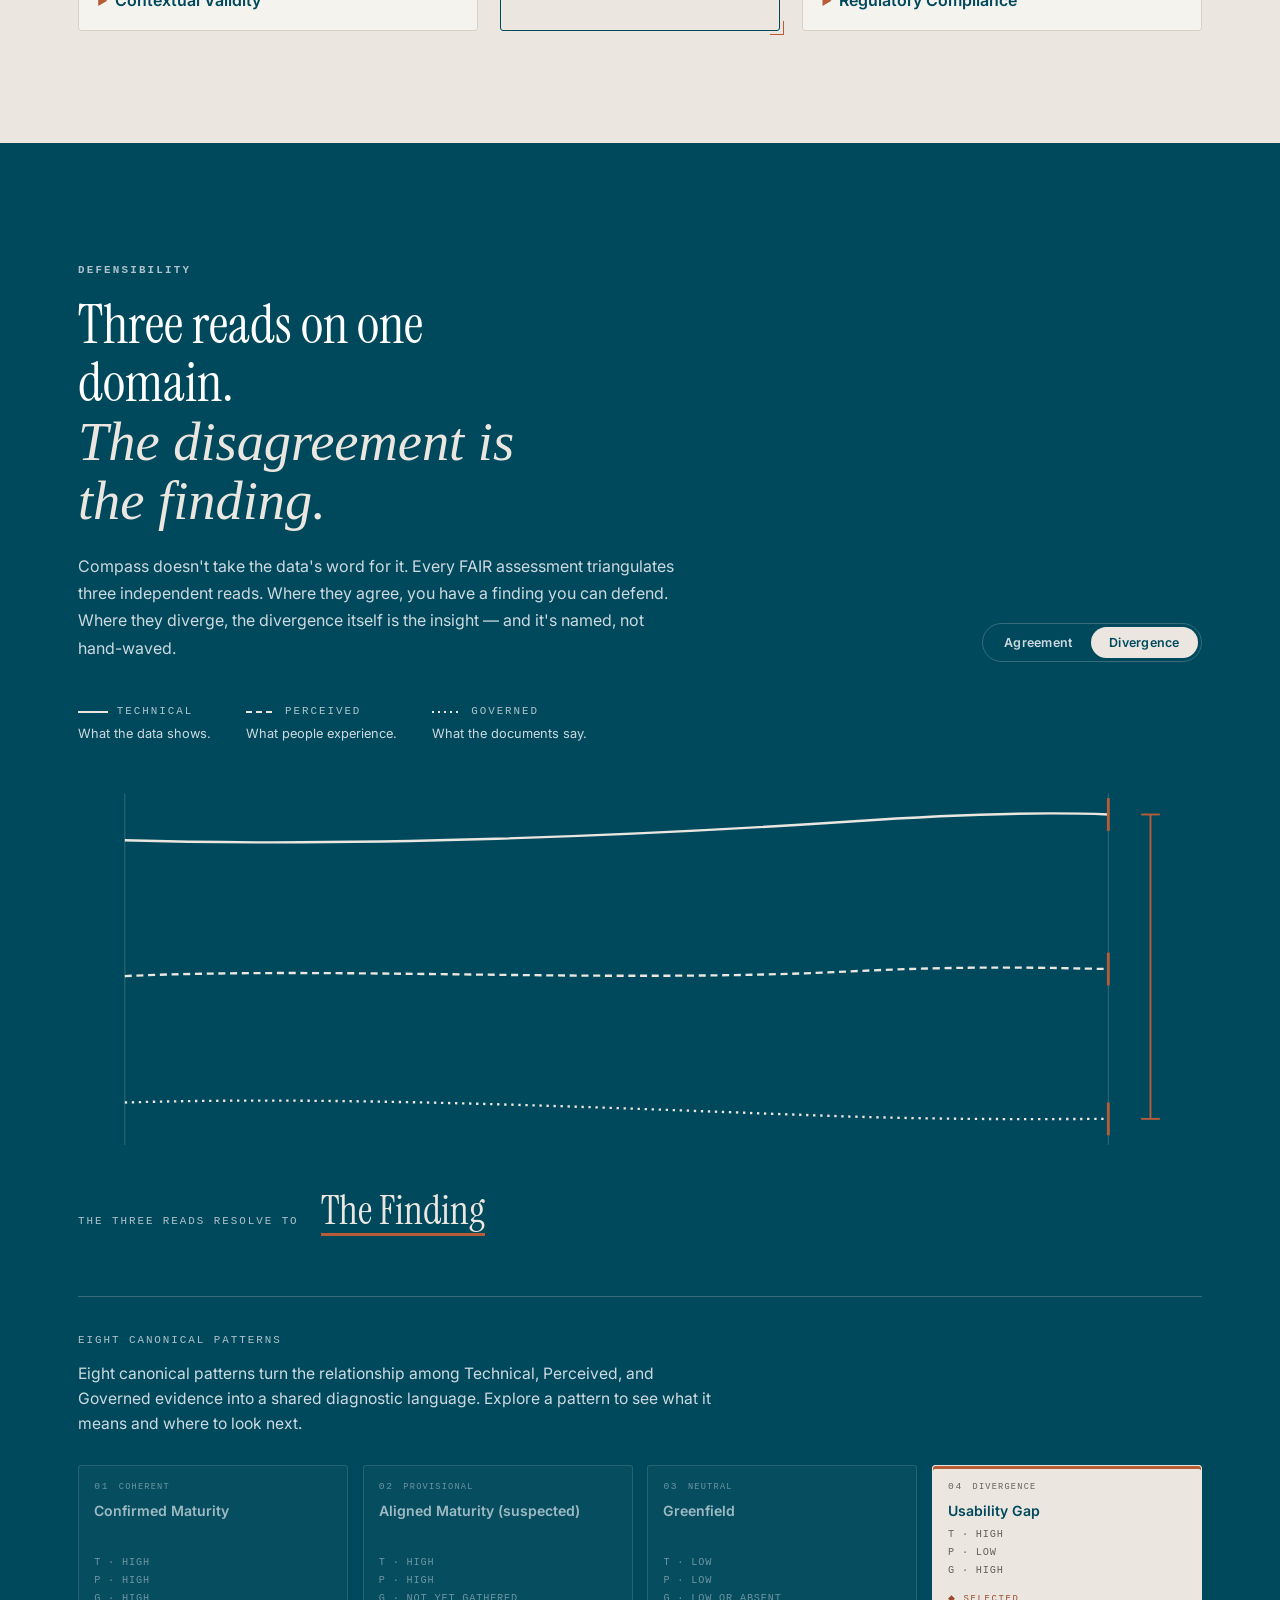
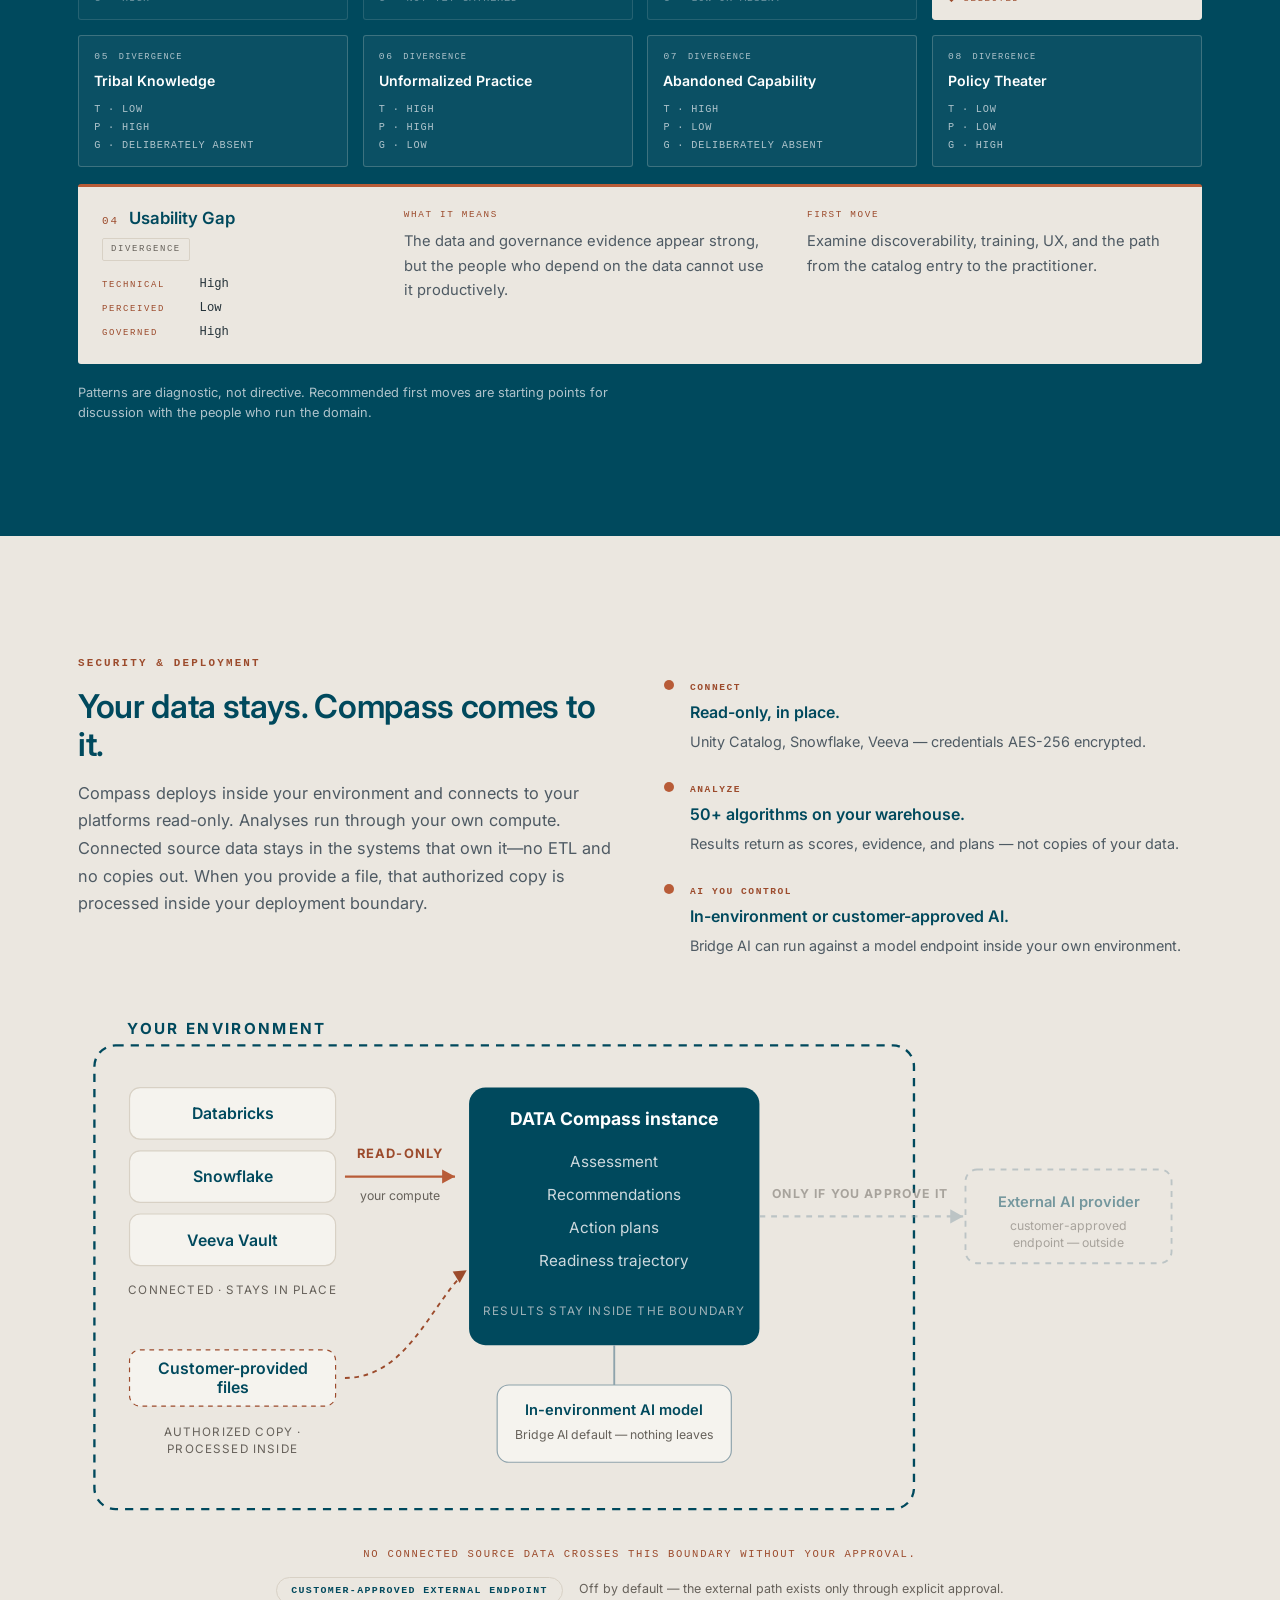
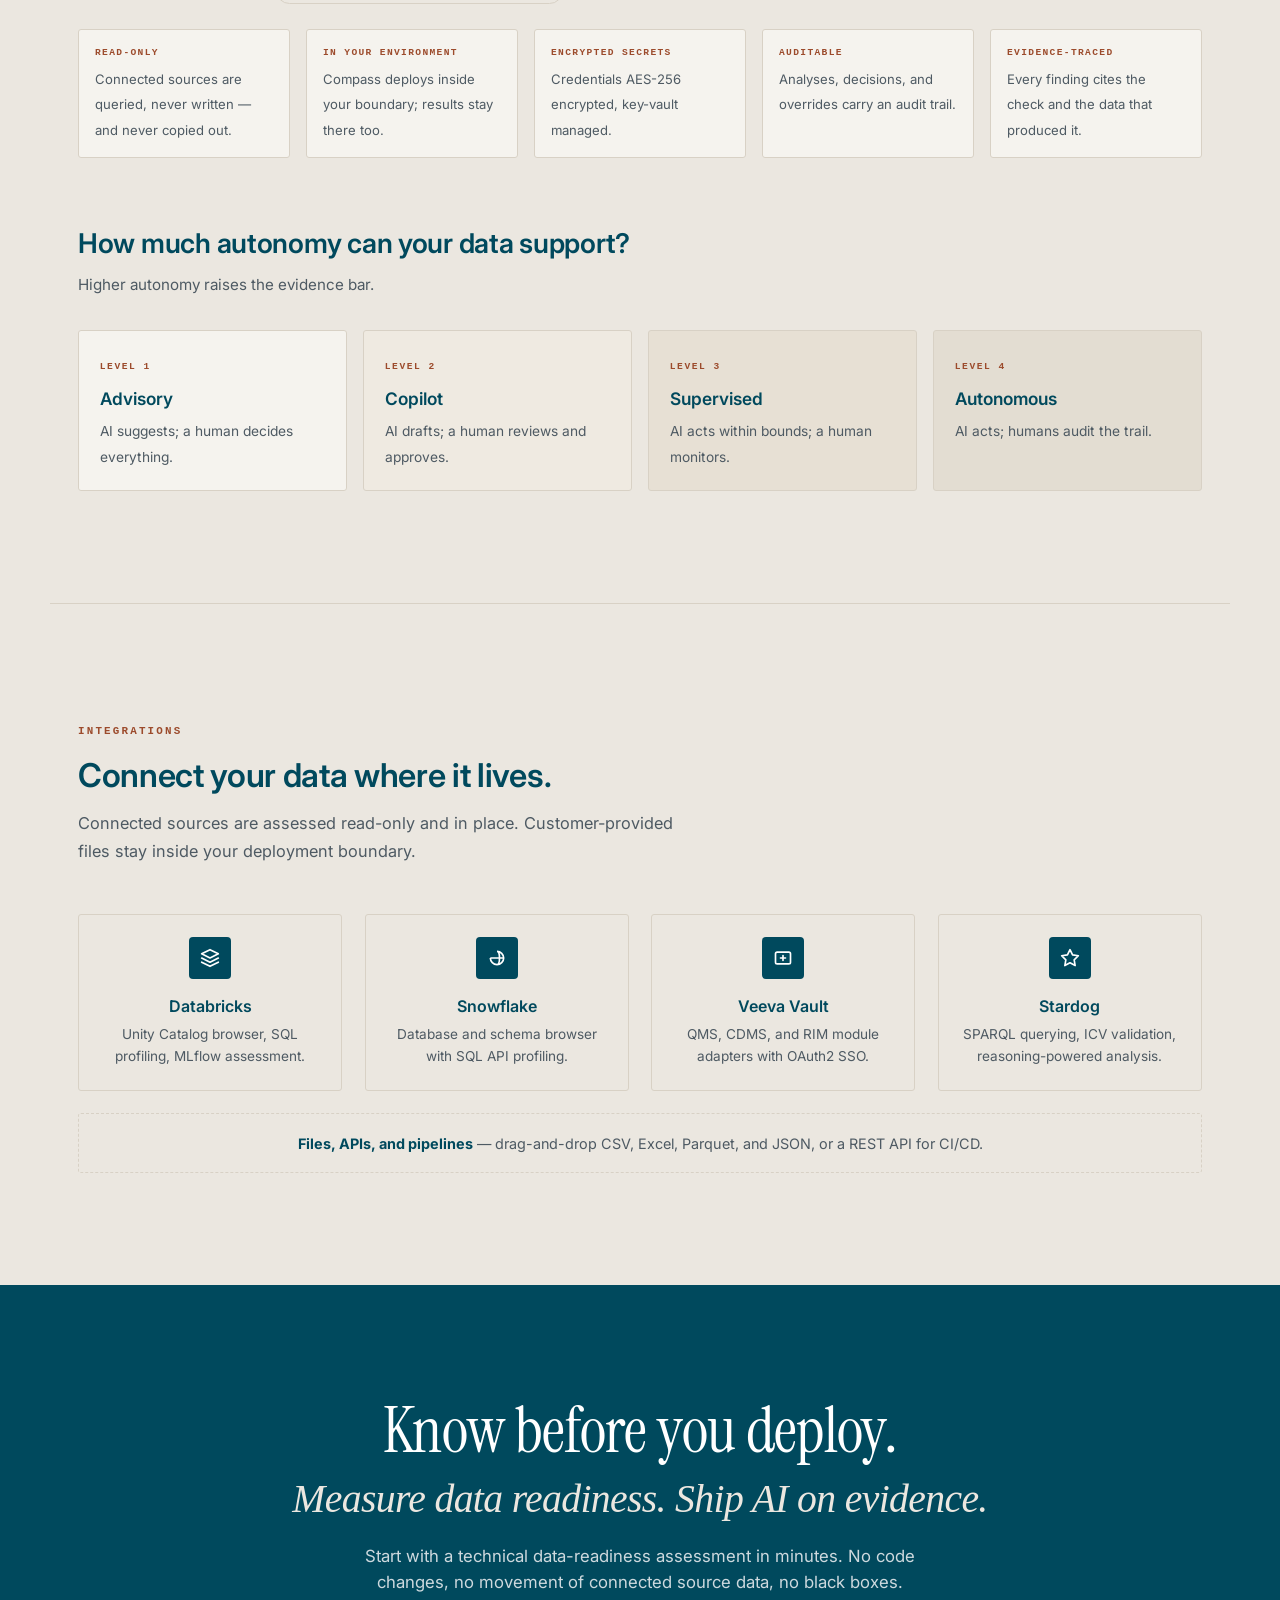
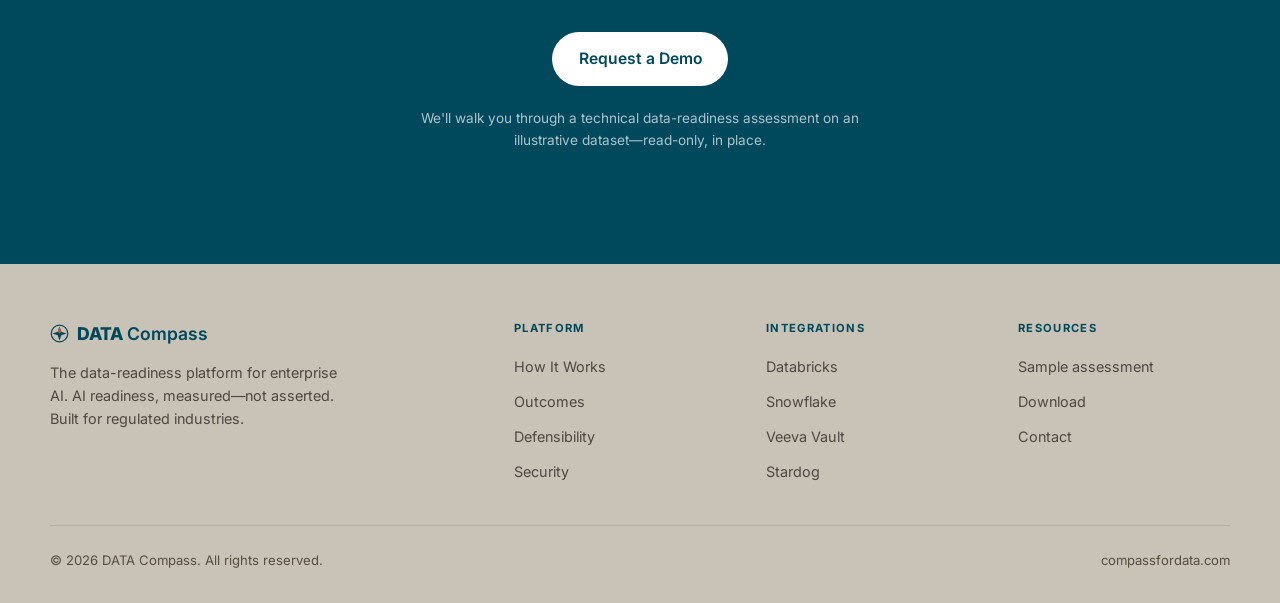
==== commit c3cd6566: "feat: promote the Platform experience to the site root The validated Readiness Field platform page b" ====
--- a/index.html
+++ b/index.html
@@ -11,17 +11,18 @@
   <meta property="og:url" content="https://compassfordata.com/">
   <meta property="og:title" content="DATA Compass — The data-readiness platform for enterprise AI.">
   <meta property="og:description" content="Measure whether data can support a defined AI use case, identify blockers, prioritize remediation, and prove readiness lift—without moving connected source data. Built for regulated industries.">
-  <meta property="og:image" content="https://compassfordata.com/img/og-card.png">
+  <meta property="og:image" content="https://compassfordata.com/img/og-platform.png">
   <meta property="og:image:width" content="1200">
   <meta property="og:image:height" content="630">
   <meta name="twitter:card" content="summary_large_image">
   <meta name="twitter:title" content="DATA Compass — The data-readiness platform for enterprise AI.">
   <meta name="twitter:description" content="AI readiness, measured—not asserted. Identify data blockers, prioritize remediation, and prove readiness lift without moving connected source data.">
-  <meta name="twitter:image" content="https://compassfordata.com/img/og-card.png">
+  <meta name="twitter:image" content="https://compassfordata.com/img/og-platform.png">
   <link rel="icon" href="data:image/svg+xml,<svg xmlns='http://www.w3.org/2000/svg' viewBox='0 0 32 32'><circle cx='16' cy='16' r='13.5' fill='none' stroke='%2300495D' stroke-width='2.5'/><path d='M16 4 L19 13 L28 16 L19 19 L16 28 L13 19 L4 16 L13 13 Z' fill='%2300495D'/><path d='M16 4 L19 13 L16 16 L13 13 Z' fill='%23B85C38'/></svg>">
   <link rel="preconnect" href="https://fonts.googleapis.com">
   <link rel="preconnect" href="https://fonts.gstatic.com" crossorigin>
-  <link href="https://fonts.googleapis.com/css2?family=Inter:wght@300;400;500;600;700;800&display=swap" rel="stylesheet">
+  <link href="https://fonts.googleapis.com/css2?family=Instrument+Serif:ital@0;1&family=Inter:wght@400;500;600;700;800&display=swap" rel="stylesheet">
+  <link rel="stylesheet" href="/platform/platform.css?v=3">
   <script type="application/ld+json">
   {
     "@context": "https://schema.org",
@@ -32,9 +33,15 @@
         "name": "DATA Compass",
         "url": "https://compassfordata.com/",
         "logo": "https://compassfordata.com/img/og-card.png",
-        "email": "contact@compassfordata.com",
-        "description": "DATA Compass is the data-readiness platform for enterprise AI, built for regulated industries. It measures whether data can support a defined AI use case, identifies blockers, prioritizes remediation, and tracks readiness lift.",
-        "slogan": "AI readiness, measured—not asserted."
+        "email": "contact@compassfordata.com"
+      },
+      {
+        "@type": "WebPage",
+        "@id": "https://compassfordata.com/#webpage",
+        "url": "https://compassfordata.com/",
+        "name": "DATA Compass · The data-readiness platform for enterprise AI",
+        "description": "DATA Compass is the data-readiness platform for enterprise AI. Identify blockers, prioritize remediation, and prove readiness lift without moving source data.",
+        "isPartOf": { "@id": "https://compassfordata.com/#org" }
       },
       {
         "@type": "SoftwareApplication",
@@ -48,1099 +55,738 @@
     ]
   }
   </script>
-  <style>
-    /* ================================================================
-       DATA COMPASS — v0.2 canonical design system (cream/teal/terracotta)
-       ================================================================ */
-    :root {
-      --ground:    #EBE7E0;   /* page cream */
-      --ground-2:  #F5F3EE;   /* light card */
-      --ground-3:  #E3DDD2;   /* platform / foundation strip */
-      --band:      #C9C2B6;   /* footer band */
-      --terra:     #B85C38;   /* accent — eyebrows, numbers, chips */
-      --terra-d:   #9c4b2c;
-      --teal:      #00495D;   /* headline 1, subheads, panels */
-      --teal-d:    #003543;
-      --slate:     #8EA3AC;   /* decorative strokes, chart accents, disabled states ONLY */
-      --slate-display: #667C85; /* headline second lines — LARGE display text only (~3.6:1) */
-      --slate-ink: #566A72;   /* quotes + smaller supporting editorial (≥4.5:1 on cream) */
-      --slate-on-dark: #CDD9DE; /* slate role on deep-teal surfaces */
-      --ink:       #5C6670;   /* body */
-      --muted:     #66615A;   /* meta / footer text (≥4.5:1 on cream) */
-      --white:     #FFFFFF;
-      --line:      #d8d1c5;   /* hairline on cream */
-      --radius:    14px;
-      --radius-sm: 9px;
-      --shadow:    0 1px 2px rgba(40,30,20,.05), 0 6px 24px rgba(40,30,20,.06);
-      --shadow-lg: 0 20px 60px rgba(40,30,20,.13);
-      --maxw:      1140px;
-      --ff:        'Inter',system-ui,-apple-system,'Segoe UI',sans-serif;
-    }
-
-    *,*::before,*::after { margin:0; padding:0; box-sizing:border-box; }
-    a:focus-visible, button:focus-visible, input:focus-visible, textarea:focus-visible {
-      outline:2px solid var(--terra-d); outline-offset:2px; border-radius:3px;
-    }
-    .btn:focus-visible, .nav-cta:focus-visible, .chip:focus-visible { outline-offset:3px; border-radius:100px; }
-    html { scroll-behavior:smooth; -webkit-text-size-adjust:100%; }
-    body {
-      font-family:var(--ff);
-      color:var(--ink);
-      background:var(--ground);
-      line-height:1.62;
-      font-weight:400;
-      -webkit-font-smoothing:antialiased;
-      text-rendering:optimizeLegibility;
-      overflow-x:hidden;
-    }
-    .container { max-width:var(--maxw); margin:0 auto; padding:0 28px; }
-    section { position:relative; }
-
-    /* ---- typography primitives ---- */
-    .eyebrow {
-      font-size:.72rem; font-weight:700; letter-spacing:.16em; text-transform:uppercase;
-      color:var(--terra-d); margin-bottom:1.1rem; display:inline-block;
-    }
-    .headline {
-      font-weight:400; color:var(--teal); letter-spacing:-.018em; line-height:1.08;
-      font-size:clamp(1.9rem,4.4vw,2.55rem);
-    }
-    .headline .alt { color:var(--slate-display); display:block; }
-    .lead {
-      color:var(--ink); font-size:1.06rem; line-height:1.7; max-width:62ch; margin-top:1.25rem;
-    }
-    .quote {
-      font-weight:400; color:var(--slate-ink); font-size:clamp(1.15rem,2.3vw,1.5rem);
-      letter-spacing:-.01em; line-height:1.4; max-width:30ch;
-      border-left:3px solid var(--terra); padding-left:1.1rem;
-    }
-    .chip {
-      display:inline-flex; align-items:center; gap:.5rem; background:var(--terra); color:var(--white);
-      font-size:.74rem; font-weight:700; letter-spacing:.1em; text-transform:uppercase;
-      padding:.7rem 1.2rem; border-radius:100px; line-height:1.3;
-    }
-    .section-pad { padding:clamp(4.5rem,9vw,7rem) 0; }
-    .divider { height:1px; background:var(--line); border:0; max-width:var(--maxw); margin:0 auto; }
-
-    /* ---- nav ---- */
-    .nav {
-      position:sticky; top:0; z-index:60; background:rgba(235,231,224,.93);
-      backdrop-filter:saturate(140%) blur(16px); -webkit-backdrop-filter:saturate(140%) blur(16px);
-      border-bottom:1px solid transparent; transition:border-color .25s, box-shadow .25s;
-    }
-    .nav.scrolled { border-bottom-color:var(--line); box-shadow:0 4px 24px rgba(40,30,20,.05); }
-    .nav-inner { max-width:var(--maxw); margin:0 auto; padding:.95rem 28px; display:flex; align-items:center; justify-content:space-between; }
-    .nav-brand { font-weight:600; color:var(--teal); text-decoration:none; font-size:1.12rem; letter-spacing:-.01em; display:flex; align-items:center; gap:.5rem; }
-    .nav-brand svg.mark { display:block; flex:none; }
-    .nav-brand b { font-weight:800; }
-    .nav-links { display:flex; align-items:center; gap:2rem; }
-    .nav-links a { color:var(--ink); text-decoration:none; font-size:.92rem; font-weight:500; transition:color .2s; }
-    .nav-links a:hover { color:var(--teal); }
-    .nav-cta {
-      background:var(--teal); color:var(--white)!important; padding:.6rem 1.15rem; border-radius:100px;
-      font-weight:600!important; transition:background .2s, transform .2s;
-    }
-    .nav-cta:hover { background:var(--teal-d); transform:translateY(-1px); }
-    .hamburger { display:none; background:none; border:0; cursor:pointer; flex-direction:column; gap:5px; padding:6px; }
-    .hamburger span { width:24px; height:2px; background:var(--teal); border-radius:2px; transition:.25s; }
-
-    /* ---- buttons ---- */
-    .btn {
-      display:inline-flex; align-items:center; gap:.5rem; font-weight:600; font-size:.98rem;
-      padding:.85rem 1.6rem; border-radius:100px; text-decoration:none; cursor:pointer;
-      transition:transform .2s, background .2s, box-shadow .2s, color .2s; border:1.5px solid transparent;
-    }
-    .btn--primary { background:var(--terra); color:var(--white); box-shadow:0 6px 18px rgba(184,92,56,.28); }
-    .btn--primary:hover { background:var(--terra-d); transform:translateY(-2px); box-shadow:0 10px 24px rgba(184,92,56,.34); }
-    .btn--teal { background:var(--teal); color:var(--white); }
-    .btn--teal:hover { background:var(--teal-d); transform:translateY(-2px); }
-    .btn--outline { background:transparent; color:var(--teal); border-color:var(--teal); }
-    .btn--outline:hover { background:var(--teal); color:var(--white); }
-    .btn--ghost-light { background:rgba(255,255,255,.12); color:var(--white); border-color:rgba(255,255,255,.4); }
-    .btn--ghost-light:hover { background:rgba(255,255,255,.2); }
-    .btn--white { background:var(--white); color:var(--teal); }
-    .btn--white:hover { transform:translateY(-2px); box-shadow:var(--shadow-lg); }
-
-    /* ---- hero ---- */
-    .hero { padding:clamp(3.5rem,8vw,6.5rem) 0 clamp(3.5rem,7vw,5.5rem); }
-    .hero-grid { max-width:var(--maxw); margin:0 auto; padding:0 28px; display:grid; grid-template-columns:minmax(360px,.85fr) minmax(540px,1.15fr); gap:2.8rem; align-items:center; }
-    .hero h1 { font-weight:400; color:var(--teal); letter-spacing:-.022em; line-height:1.04; font-size:clamp(2.6rem,6vw,4.1rem); }
-    .hero h1 .alt { color:var(--slate-display); display:block; }
-    .hero-sub { margin-top:1.5rem; font-size:1.16rem; line-height:1.6; color:var(--ink); max-width:50ch; }
-    .hero-ctas { margin-top:2.2rem; display:flex; gap:1rem; flex-wrap:wrap; }
-    .hero-note { margin-top:1.4rem; font-size:.84rem; color:var(--muted); letter-spacing:.01em; }
-
-    /* hero: the Data Readiness Decision Brief */
-    .hero-visual { position:relative; }
-    .hero-proof { margin:0; }
-    .proof-window { background:var(--white); border:1px solid var(--line); border-radius:16px; box-shadow:var(--shadow-lg); overflow:hidden; }
-    .proof-header { display:flex; justify-content:space-between; align-items:flex-start; gap:1rem; padding:.85rem 1.15rem; background:var(--ground-2); border-bottom:1px solid var(--line); }
-    .ph-id b { display:block; color:var(--teal); font-size:.86rem; font-weight:700; letter-spacing:.01em; }
-    .proof-sources { font-size:.72rem; color:var(--muted); letter-spacing:.04em; text-transform:uppercase; font-weight:600; }
-    .ph-ctx { text-align:right; display:flex; flex-direction:column; align-items:flex-end; gap:.3rem; }
-    .proof-badge { font-size:.68rem; font-weight:700; letter-spacing:.09em; text-transform:uppercase; color:var(--terra-d); border:1px solid rgba(184,92,56,.35); background:rgba(184,92,56,.07); padding:.22rem .55rem; border-radius:100px; white-space:nowrap; }
-    .proof-main { display:grid; grid-template-columns:200px 1fr; }
-    /* verdict panel */
-    .proof-score-panel { padding:1.05rem 1rem 1rem; border-right:1px solid var(--line); display:flex; flex-direction:column; align-items:center; text-align:center; }
-    .proof-score { position:relative; width:104px; height:104px; }
-    .proof-score svg { width:100%; height:100%; transform:rotate(-90deg); }
-    .proof-score circle { fill:none; stroke-width:8; }
-    .ring-track { stroke:var(--ground-3); }
-    .ring-fill { stroke:var(--terra); stroke-linecap:round; stroke-dasharray:326.7; stroke-dashoffset:163.4; }
-    .score-num { position:absolute; inset:0; display:flex; align-items:center; justify-content:center; gap:.15rem; }
-    .score-num b { font-size:1.7rem; font-weight:300; color:var(--teal); line-height:1; }
-    .score-num span { font-size:.7rem; color:var(--muted); align-self:center; margin-top:.55rem; }
-    .score-label { margin-top:.5rem; font-size:.7rem; font-weight:700; letter-spacing:.12em; text-transform:uppercase; color:var(--muted); }
-    .proof-verdict { margin-top:.3rem; font-size:.82rem; font-weight:700; color:var(--teal); line-height:1.3; }
-    .pd-comp-label { display:block; margin-top:.8rem; padding-top:.6rem; border-top:1px dashed var(--line); font-size:.62rem; font-weight:700; letter-spacing:.1em; text-transform:uppercase; color:var(--muted); width:100%; text-align:left; }
-    .proof-dimensions { list-style:none; width:100%; margin-top:.2rem; }
-    .proof-dimensions li { display:flex; justify-content:space-between; align-items:center; font-size:.74rem; padding:.22rem 0; }
-    .proof-dimensions span { color:var(--ink); }
-    .proof-dimensions i { font-style:normal; font-weight:700; font-size:.7rem; letter-spacing:.05em; text-transform:uppercase; display:flex; align-items:center; gap:.32rem; }
-    .proof-dimensions i::before { content:""; width:7px; height:7px; border-radius:50%; flex:none; }
-    .proof-dimensions i[data-s="critical"] { color:var(--terra-d); } .proof-dimensions i[data-s="critical"]::before { background:var(--terra); }
-    .proof-dimensions i[data-s="blocked"]  { color:var(--terra-d); } .proof-dimensions i[data-s="blocked"]::before  { background:var(--terra); }
-    .proof-dimensions i[data-s="risk"]     { color:var(--ink); }     .proof-dimensions i[data-s="risk"]::before     { background:var(--slate); }
-    .proof-dimensions i[data-s="partial"]  { color:var(--teal); }    .proof-dimensions i[data-s="partial"]::before  { background:var(--teal); }
-    /* diagnosis + recommendation */
-    .proof-diagnosis { padding:1rem 1.15rem; display:flex; flex-direction:column; gap:.9rem; }
-    .pd-eyebrow { display:block; font-size:.7rem; font-weight:700; letter-spacing:.12em; text-transform:uppercase; color:var(--terra-d); margin-bottom:.3rem; }
-    .pd-block b { display:block; color:var(--teal); font-size:.88rem; font-weight:700; line-height:1.35; }
-    .pd-evidence { display:block; font-size:.74rem; color:var(--muted); margin-top:.25rem; letter-spacing:.02em; }
-    .pd-evidence b, .proof-dimensions b, figcaption b { display:inline; font-size:inherit; color:inherit; font-weight:700; }
-    .pd-block p { font-size:.78rem; color:var(--ink); line-height:1.5; margin-top:.3rem; }
-    .pd-block--rec { background:var(--ground-2); border:1px solid var(--line); border-left:3px solid var(--terra); border-radius:var(--radius-sm); padding:.8rem .9rem; }
-    .proof-meta { display:flex; gap:.5rem; flex-wrap:wrap; margin-top:.6rem; }
-    .proof-meta span { display:flex; flex-direction:column; background:var(--white); border:1px solid var(--line); border-radius:7px; padding:.35rem .6rem; font-size:.74rem; font-weight:700; color:var(--teal); }
-    .proof-meta i { font-style:normal; font-size:.66rem; font-weight:700; letter-spacing:.1em; text-transform:uppercase; color:var(--muted); }
-    /* deliverables */
-    .proof-deliverables { display:flex; align-items:center; gap:.85rem; flex-wrap:wrap; padding:.65rem 1.15rem; background:var(--ground-2); border-top:1px solid var(--line); font-size:.74rem; font-weight:600; color:var(--teal); }
-    .proof-deliverables i { font-style:normal; font-size:.68rem; font-weight:700; letter-spacing:.11em; text-transform:uppercase; color:var(--muted); }
-    .proof-loop { margin-left:auto; color:var(--ink); font-weight:600; }
-    .proof-loop em { font-style:normal; color:var(--terra); font-weight:700; }
-    .hero-proof figcaption { text-align:center; font-size:.78rem; color:var(--muted); margin-top:.7rem; }
-
-    /* ---- generic section header ---- */
-    .sec-head { max-width:64ch; }
-    .sec-head .lead { margin-top:1.1rem; }
-
-    /* ---- informational cards: flat borders, no shadow (card discipline) ---- */
-    .pcard { background:var(--ground-2); border:1px solid var(--line); border-radius:var(--radius); padding:1.6rem; }
-    .pcard .lbl { font-size:.68rem; font-weight:700; letter-spacing:.13em; text-transform:uppercase; color:var(--terra-d); }
-    .pcard h3 { color:var(--teal); font-size:1.06rem; font-weight:600; margin:.7rem 0 .5rem; line-height:1.3; letter-spacing:-.01em; }
-    .pcard p { font-size:.92rem; color:var(--ink); line-height:1.55; }
-
-    /* ---- nav active-section indicator ---- */
-    .nav-links a.active { color:var(--teal); box-shadow:inset 0 -2px 0 var(--terra); }
-
-    /* ---- credibility strip (ch1) ---- */
-    .strip { border-top:1px solid var(--line); border-bottom:1px solid var(--line); background:var(--ground-2); }
-    .strip-inner { display:flex; justify-content:space-between; gap:1.2rem; flex-wrap:wrap; padding-top:1rem; padding-bottom:1rem; }
-    .strip-inner span { font-size:.8rem; letter-spacing:.04em; text-transform:uppercase; color:var(--muted); font-weight:600; }
-    .strip-inner b { color:var(--terra-d); font-weight:800; margin-right:.25rem; }
-
-    /* ---- comparison (ch2) ---- */
-    .compare { display:grid; grid-template-columns:1fr 1fr; gap:1.5rem; margin-top:3rem; }
-    .compare > div { border:1px solid var(--line); border-radius:var(--radius); padding:1.7rem; }
-    .compare .before { background:transparent; }
-    .compare .after { background:var(--teal); }
-    .compare h3 { font-size:.72rem; font-weight:700; letter-spacing:.14em; text-transform:uppercase; margin-bottom:1rem; }
-    .compare .before h3 { color:var(--muted); }
-    .compare .after h3 { color:#e4b29a; }
-    .compare ul { list-style:none; }
-    .compare li { padding:.5rem 0; border-top:1px dashed var(--line); font-size:.92rem; color:var(--ink); }
-    .compare .after li { color:#e8eef0; border-top-color:rgba(255,255,255,.16); }
-    .compare li:first-child { border-top:0; }
-
-    /* ---- sticky sample journey (ch3) — P0-gated pattern ---- */
-    .journey { display:grid; grid-template-columns:minmax(320px,.85fr) minmax(420px,1.15fr); gap:2.8rem; align-items:start; margin-top:3rem; }
-    .scenes { display:flex; flex-direction:column; gap:34vh; }
-    .scene h3 { color:var(--teal); font-size:1.35rem; font-weight:500; letter-spacing:-.01em; margin:.5rem 0 .55rem; }
-    .scene .lbl { font-size:.7rem; font-weight:700; letter-spacing:.14em; text-transform:uppercase; color:var(--terra-d); }
-    .scene p { font-size:.95rem; color:var(--ink); max-width:44ch; }
-    .scene .inline-frame { margin-top:1.2rem; }
-    @media (min-width:981px) and (min-height:701px) { html.js .scene .inline-frame { position:absolute; width:1px; height:1px; margin:0; overflow:hidden; clip-path:inset(50%); white-space:nowrap; } }
-    .frame-wrap { position:sticky; top:10vh; }
-    .jframe { background:var(--white); border:1px solid var(--line); border-radius:var(--radius); box-shadow:var(--shadow-lg); overflow:hidden; }
-    .jframe figure { display:none; margin:0; }
-    .jframe figure.active { display:block; }
-    html:not(.js) .jframe figure:first-child { display:block; }
-    .jframe img { display:block; width:100%; height:auto; }
-    .jframe figcaption { font-size:.78rem; color:var(--muted); padding:.7rem 1rem; border-top:1px solid var(--line); }
-    .jrail { display:flex; gap:.5rem; margin-top:.9rem; justify-content:center; }
-    .jrail button { width:14px; height:14px; border-radius:50%; border:1px solid var(--terra-d); background:transparent; padding:0; cursor:pointer; box-sizing:content-box; border-width:1px; outline-offset:2px; position:relative; }
-    .jrail button::after { content:""; position:absolute; inset:-6px; }
-    .jrail button.active { background:var(--terra); }
-    @media (max-width:980px), (max-height:700px) {
-      .journey { grid-template-columns:1fr; }
-      .frame-wrap { display:none; }
-      .scenes { gap:3.5rem; }
-    }
-    html:not(.js) .frame-wrap { display:none; }
-
-    /* ---- dimension selector (ch4) — native details ---- */
-    .dims { margin-top:2.6rem; border-top:1px solid var(--line); }
-    .dims details { border-bottom:1px solid var(--line); }
-    .dims summary { cursor:pointer; padding:1.15rem .2rem; font-size:1.06rem; font-weight:600; color:var(--teal); }
-    .dims summary::marker { color:var(--terra); }
-    .dims .dbody { padding:.3rem .2rem 1.5rem; display:grid; grid-template-columns:1.1fr .9fr; gap:2.2rem; }
-    .dims .q { font-size:1.12rem; color:var(--slate-ink); max-width:36ch; line-height:1.45; }
-    .dims .proof { font-size:.7rem; font-weight:700; letter-spacing:.12em; text-transform:uppercase; color:var(--terra-d); margin-top:1rem; }
-    .dims ul { list-style:none; }
-    .dims li { padding:.45rem 0; border-top:1px dashed var(--line); font-size:.92rem; color:var(--ink); }
-    .dims li:first-child { border-top:0; }
-    @media (max-width:768px){ .dims .dbody { grid-template-columns:1fr; gap:1rem; } }
-
-    /* ---- named-pattern chips (ch5) ---- */
-    .tri-pats { display:flex; flex-wrap:wrap; gap:.5rem; justify-content:center; margin-top:1.6rem; }
-    .tri-pat { font-size:.66rem; font-weight:700; letter-spacing:.08em; text-transform:uppercase; color:var(--terra-d); border:1px solid var(--line); background:var(--ground-2); padding:.35rem .75rem; border-radius:100px; }
-    .tri-pat--more { color:var(--muted); font-weight:600; }
-
-    /* ---- integration rail (ch7) — monochrome, brand color on hover ---- */
-    .int-rail { display:grid; grid-template-columns:repeat(4,1fr); gap:1.4rem; margin-top:3rem; }
-    .rail-item { border:1px solid var(--line); border-radius:var(--radius); padding:1.4rem 1.5rem; text-align:center; }
-    .rail-item .ic { width:42px; height:42px; border-radius:11px; display:flex; align-items:center; justify-content:center; margin:0 auto 0.9rem; background:var(--teal); transition:background .25s; }
-    .rail-item:hover .ic { background:var(--hover-bg, var(--teal)); }
-    .rail-item h3 { color:var(--teal); font-size:1rem; font-weight:600; margin-bottom:.3rem; }
-    .rail-item p { font-size:.85rem; color:var(--ink); }
-    .connector-card { margin-top:1.4rem; border:1px dashed var(--line); border-radius:var(--radius); padding:1.1rem 1.5rem; font-size:.9rem; color:var(--ink); text-align:center; }
-    .connector-card b { color:var(--teal); }
-
-    /* ---- two-column feature rows (FAIR floor, connect, dimensions deep) ---- */
-    .two-col { display:grid; grid-template-columns:1fr 1fr; gap:3rem; align-items:start; margin-top:1rem; }
-    .feat-list { margin-top:1.5rem; display:flex; flex-direction:column; gap:1.25rem; }
-    .feat { display:grid; grid-template-columns:auto 1fr; gap:1rem; }
-    .feat .dot { width:10px; height:10px; border-radius:50%; background:var(--terra); margin-top:.5rem; }
-    .feat .lbl { font-size:.66rem; font-weight:700; letter-spacing:.13em; text-transform:uppercase; color:var(--terra-d); }
-    .feat b { display:block; color:var(--teal); font-weight:600; font-size:1rem; margin:.15rem 0 .2rem; }
-    .feat span { font-size:.9rem; color:var(--ink); }
-
-    /* ---- method / triangulation ---- */
-    .tri { display:grid; grid-template-columns:repeat(3,1fr); gap:1.5rem; margin-top:3rem; }
-    .tri-card { background:var(--ground-2); border:1px solid var(--line); border-radius:var(--radius); padding:1.7rem; text-align:center; box-shadow:var(--shadow); }
-    .tri-card .lbl { font-size:.7rem; font-weight:700; letter-spacing:.14em; text-transform:uppercase; color:var(--terra-d); }
-    .tri-card b { display:block; color:var(--teal); font-size:1.15rem; font-weight:600; margin:.6rem 0 .4rem; }
-    .tri-card span { font-size:.88rem; color:var(--ink); }
-    .tri-chip-wrap { text-align:center; margin-top:1.8rem; }
-    .patterns-note { text-align:center; margin-top:1.4rem; font-size:.84rem; color:#aebfc6; letter-spacing:.02em; }
-
-    /* ---- product screenshots ---- */
-    .shot { margin:3rem auto 0; max-width:860px; }
-    .shot--narrow { max-width:560px; }
-    .shot img { display:block; width:100%; height:auto; border-radius:var(--radius); border:1px solid var(--line); box-shadow:var(--shadow-lg); }
-    .shot figcaption { text-align:center; font-size:.84rem; color:var(--muted); margin-top:1rem; letter-spacing:.01em; }
-    .panel .shot figcaption { color:#aebfc6; }
-
-    /* ---- autonomy ladder ---- */
-    .ladder { display:grid; grid-template-columns:repeat(4,1fr); gap:1rem; margin-top:3rem; }
-    .rung { background:var(--ground-2); border:1px solid var(--line); border-radius:var(--radius); padding:1.4rem; position:relative; }
-    .rung .step-n { font-size:.66rem; font-weight:700; letter-spacing:.12em; text-transform:uppercase; color:#8a4227; }
-    .rung b { display:block; color:var(--teal); font-size:1.1rem; font-weight:600; margin:.5rem 0 .4rem; }
-    .rung span { font-size:.86rem; color:#4f5862; }
-    .rung:nth-child(1){ background:var(--ground-2); }
-    .rung:nth-child(2){ background:#efeae1; }
-    .rung:nth-child(3){ background:#e7e0d4; }
-    .rung:nth-child(4){ background:var(--ground-3); }
-
-    /* ---- panel (teal full-bleed) ---- */
-    .panel { background:var(--teal); color:#fff; }
-    .panel .eyebrow { color:#e4b29a; }
-    .panel .headline { color:#fff; }
-    .panel .headline .alt { color:var(--slate-on-dark); }
-    .panel .lead { color:#cdd9de; }
-    .panel .pcard { background:rgba(255,255,255,.06); border-color:rgba(255,255,255,.14); box-shadow:none; }
-    .panel .pcard h3 { color:#fff; }
-    .panel .pcard p { color:#c4d0d5; }
-    .panel .pcard .lbl { color:#d99a7e; }
-
-    /* ---- security boundary diagram + trust grid (PR-D) ---- */
-    .boundary { margin-top:3.5rem; }
-    .boundary svg { display:block; width:100%; height:auto; }
-    .boundary-cards { display:none; }
-    @media (max-width:700px){
-      .boundary svg { display:none; }
-      .boundary-cards { display:flex; flex-direction:column; gap:.8rem; }
-      .bcard { border:1px solid var(--line); border-radius:var(--radius-sm); background:var(--ground-2); padding:.95rem 1.1rem; }
-      .bcard b { display:block; font-size:.72rem; font-weight:700; letter-spacing:.1em; text-transform:uppercase; color:var(--terra-d); margin-bottom:.3rem; }
-      .bcard span { font-size:.86rem; color:var(--ink); line-height:1.5; }
-    }
-    .trust-grid { display:grid; grid-template-columns:repeat(5,1fr); gap:1rem; margin-top:1.6rem; }
-    .trust-cell { border:1px solid var(--line); border-radius:var(--radius-sm); padding:.9rem 1rem; background:var(--ground-2); }
-    .trust-cell b { display:block; font-size:.68rem; font-weight:700; letter-spacing:.11em; text-transform:uppercase; color:var(--terra-d); margin-bottom:.35rem; }
-    .trust-cell span { font-size:.82rem; color:var(--ink); line-height:1.45; }
-    @media (max-width:980px){ .trust-grid { grid-template-columns:repeat(2,1fr); } }
-    @media (max-width:680px){ .trust-grid { grid-template-columns:1fr; } }
-
-    /* ---- CTA ---- */
-    .cta { background:var(--teal); color:#fff; text-align:center; padding:clamp(4rem,8vw,6rem) 28px; }
-    .cta h2 { font-weight:400; font-size:clamp(2rem,5vw,3rem); letter-spacing:-.02em; line-height:1.08; }
-    .cta h2 .alt { color:var(--slate-on-dark); display:block; }
-    .cta p { color:#cdd9de; max-width:54ch; margin:1.4rem auto 0; font-size:1.08rem; }
-    .cta-btns { margin-top:2.2rem; display:flex; gap:1rem; justify-content:center; flex-wrap:wrap; }
-    .cta-sub { font-size:.85rem!important; color:#9fb2b9!important; margin-top:1.4rem!important; }
-
-    /* ---- footer ---- */
-    .footer { background:var(--band); color:#4E4840; padding:3.5rem 28px 2rem; }
-    .footer-grid { max-width:var(--maxw); margin:0 auto; display:grid; grid-template-columns:2fr 1fr 1fr 1fr; gap:2.5rem; }
-    .footer-brand { font-weight:600; color:var(--teal); font-size:1.1rem; display:flex; align-items:center; gap:.5rem; }
-    .footer-brand b { font-weight:800; } .footer-brand svg.mark { display:block; flex:none; }
-    .footer-desc { font-size:.9rem; margin-top:.8rem; max-width:34ch; color:#4E4840; }
-    .footer h4 { font-size:.7rem; font-weight:700; letter-spacing:.12em; text-transform:uppercase; color:var(--teal); margin-bottom:1rem; }
-    .footer ul { list-style:none; display:flex; flex-direction:column; gap:.6rem; }
-    .footer a { color:#4E4840; text-decoration:none; font-size:.9rem; transition:color .2s; }
-    .footer a:hover { color:var(--teal); }
-    .footer-bar { max-width:var(--maxw); margin:2.5rem auto 0; padding-top:1.5rem; border-top:1px solid rgba(0,0,0,.1); display:flex; justify-content:space-between; font-size:.82rem; color:#554E40; flex-wrap:wrap; gap:.5rem; }
-
-    /* ---- mobile menu ---- */
-    .mobile { position:fixed; inset:0; background:var(--ground); z-index:100; transform:translateX(100%); visibility:hidden; transition:transform .3s, visibility .3s; display:flex; flex-direction:column; padding:5rem 2rem 2rem; gap:1.4rem; }
-    .mobile.open { transform:translateX(0); visibility:visible; }
-    .mobile a { color:var(--teal); text-decoration:none; font-size:1.3rem; font-weight:500; }
-    .mobile a.btn--primary { color:var(--white); }
-    .mobile-close { position:absolute; top:1.5rem; right:1.5rem; background:none; border:0; font-size:2rem; color:var(--teal); cursor:pointer; line-height:1; }
-
-    /* ---- fade-in (JS-gated: without JS, content renders fully visible) ---- */
-    html.js .fade-in { opacity:0; transform:translateY(14px); transition:opacity .55s ease, transform .55s ease; }
-    html.js .fade-in.visible { opacity:1; transform:none; }
-
-    /* staggered children inside a revealed section */
-    html.js .fade-in .stagger > * { opacity:0; transform:translateY(12px); transition:opacity .5s ease, transform .5s ease; }
-    html.js .fade-in.visible .stagger > * { opacity:1; transform:none; }
-    .stagger > *:nth-child(2){ transition-delay:.06s; }
-    .stagger > *:nth-child(3){ transition-delay:.12s; }
-    .stagger > *:nth-child(4){ transition-delay:.18s; }
-    .stagger > *:nth-child(5){ transition-delay:.24s; }
-    .stagger > *:nth-child(6){ transition-delay:.30s; }
-    .stagger > *:nth-child(7){ transition-delay:.36s; }
-    .stagger > *:nth-child(8){ transition-delay:.42s; }
-
-    /* hero decision brief resolves once: surface, score fill, diagnosis, outputs */
-    @keyframes rise { from { opacity:0; transform:translateY(10px); } to { opacity:1; transform:none; } }
-    @keyframes ringfill { from { stroke-dashoffset:326.7; } }
-    html.js .proof-window { animation:rise .5s ease .1s backwards; }
-    html.js .ring-fill { animation:ringfill .9s ease-out .5s backwards; }
-    html.js .proof-dimensions { animation:rise .4s ease .7s backwards; }
-    html.js .pd-block { animation:rise .4s ease .85s backwards; }
-    html.js .pd-block--rec { animation:rise .4s ease 1s backwards; }
-    html.js .proof-deliverables { animation:rise .4s ease 1.15s backwards; }
-    html.js .hero-proof figcaption { animation:rise .4s ease 1.35s backwards; }
-
-    @media (prefers-reduced-motion:reduce){
-      html.js .fade-in, html.js .fade-in .stagger > * { opacity:1; transform:none; transition:none; }
-      html.js .proof-window, html.js .ring-fill, html.js .proof-dimensions, html.js .pd-block,
-      html.js .pd-block--rec, html.js .proof-deliverables,
-      html.js .hero-proof figcaption { animation:none; }
-      html{scroll-behavior:auto;}
-    }
-
-    /* ---- responsive ---- */
-    @media (max-width:980px){
-      .hero-grid{ grid-template-columns:1fr; gap:2.5rem; }
-      .hero-visual{ max-width:640px; }
-      .two-col{ grid-template-columns:1fr; gap:1.8rem; }
-      .ladder{ grid-template-columns:repeat(2,1fr); }
-      .tri{ grid-template-columns:1fr; }
-      .compare{ grid-template-columns:1fr; }
-      .int-rail{ grid-template-columns:repeat(2,1fr); }
-      .footer-grid{ grid-template-columns:1fr 1fr; gap:2rem; }
-      .strip-inner{ justify-content:center; }
-    }
-    @media (max-width:680px){
-      .nav-links{ display:none; } .hamburger{ display:flex; }
-      .ladder{ grid-template-columns:1fr; }
-      .int-rail{ grid-template-columns:1fr; }
-      .footer-grid{ grid-template-columns:1fr; }
-      .proof-main{ grid-template-columns:1fr; }
-      .proof-score-panel{ border-right:0; border-bottom:1px solid var(--line); }
-      .proof-header{ flex-direction:column; }
-      .ph-ctx{ align-items:flex-start; text-align:left; }
-      .proof-loop{ margin-left:0; width:100%; }
-    }
-
-    /* ---- demo modal ---- */
-    .modal-overlay{ position:fixed; inset:0; z-index:120; background:rgba(0,40,52,.55); backdrop-filter:blur(4px); -webkit-backdrop-filter:blur(4px); display:flex; align-items:flex-start; justify-content:center; padding:5vh 20px; opacity:0; visibility:hidden; transition:opacity .25s; overflow-y:auto; }
-    .modal-overlay.open{ opacity:1; visibility:visible; }
-    .modal-card{ background:var(--ground-2); border-radius:18px; max-width:560px; width:100%; padding:clamp(1.6rem,4vw,2.6rem); box-shadow:var(--shadow-lg); position:relative; transform:translateY(14px); transition:transform .25s; }
-    .modal-overlay.open .modal-card{ transform:none; }
-    .modal-x{ position:absolute; top:1rem; right:1.1rem; background:none; border:0; font-size:1.9rem; line-height:1; color:var(--muted); cursor:pointer; transition:color .2s; }
-    .modal-x:hover{ color:var(--teal); }
-    .modal-title{ font-weight:400; color:var(--teal); font-size:clamp(1.5rem,3.5vw,2rem); letter-spacing:-.02em; line-height:1.1; margin-top:.2rem; }
-    .modal-sub{ color:var(--ink); font-size:.98rem; margin-top:.6rem; }
-    .modal-note{ color:var(--muted); font-size:.8rem; letter-spacing:.01em; margin:.55rem 0 1.6rem; }
-    #demoForm{ display:flex; flex-direction:column; gap:1rem; }
-    #demoForm[hidden]{ display:none; }
-    .frow{ display:grid; grid-template-columns:1fr 1fr; gap:1rem; }
-    .ffield{ display:flex; flex-direction:column; gap:.35rem; }
-    .ffield label{ font-size:.78rem; font-weight:600; color:var(--teal); letter-spacing:.01em; }
-    .ffield input,.ffield textarea{ font-family:var(--ff); font-size:.95rem; color:var(--teal); background:var(--white); border:1px solid var(--line); border-radius:9px; padding:.7rem .85rem; transition:border-color .2s, box-shadow .2s; width:100%; }
-    .ffield input:focus,.ffield textarea:focus{ outline:none; border-color:var(--terra); box-shadow:0 0 0 3px rgba(184,92,56,.15); }
-    .ffield textarea{ resize:vertical; min-height:64px; }
-    .ffield input.invalid,.ffield textarea.invalid{ border-color:#c0504d; box-shadow:0 0 0 3px rgba(192,80,77,.12); }
-    .hp{ position:absolute !important; left:-9999px !important; width:1px; height:1px; opacity:0; }
-    .more-fields summary{ cursor:pointer; font-size:.85rem; font-weight:600; color:var(--teal); padding:.2rem 0; }
-    .more-fields summary:focus-visible{ outline:2px solid var(--terra-d); outline-offset:2px; }
-    .modal-actions{ display:flex; gap:.8rem; justify-content:flex-end; margin-top:.6rem; align-items:center; }
-    .modal-actions .btn{ cursor:pointer; }
-    #demoSubmit[disabled]{ opacity:.6; cursor:wait; }
-    .form-msg{ font-size:.85rem; min-height:1.1em; margin:0; color:var(--muted); }
-    .form-msg.error{ color:#c0504d; }
-    .form-success{ text-align:center; padding:1.5rem 0; }
-    .form-success .check{ width:52px; height:52px; border-radius:50%; background:var(--teal); color:#fff; font-size:1.6rem; display:flex; align-items:center; justify-content:center; margin:0 auto 1rem; }
-    .form-success h3{ color:var(--teal); font-weight:600; font-size:1.3rem; }
-    .form-success p{ color:var(--ink); margin-top:.5rem; }
-    @media (max-width:480px){ .frow{ grid-template-columns:1fr; } }
-  </style>
 </head>
 <body>
-
-  <!-- NAV -->
-  <nav class="nav" id="nav">
-    <div class="nav-inner">
-      <a href="#top" class="nav-brand"><svg class="mark" width="21" height="21" viewBox="0 0 32 32" aria-hidden="true"><circle cx="16" cy="16" r="14" fill="none" stroke="#00495D" stroke-width="2"/><path d="M16 4 L19 13 L28 16 L19 19 L16 28 L13 19 L4 16 L13 13 Z" fill="#00495D"/><path d="M16 4 L19 13 L16 16 L13 13 Z" fill="#B85C38"/></svg> <span><b>DATA</b> Compass</span></a>
-      <div class="nav-links" id="navLinks">
-        <a href="#platform">Platform</a>
-        <a href="#how-it-works">How It Works</a>
-        <a href="#outcomes">Outcomes</a>
-        <a href="#security">Security</a>
-        <a href="#integrations">Integrations</a>
-        <a href="#" class="nav-cta" data-demo>Request a Demo</a>
-      </div>
-      <button class="hamburger" id="hamburger" aria-label="Open menu" aria-expanded="false" aria-controls="mobileMenu"><span></span><span></span><span></span></button>
-    </div>
-  </nav>
-  <div class="mobile" id="mobileMenu">
-    <button class="mobile-close" id="mobileClose" aria-label="Close menu">&times;</button>
-    <a href="#platform">Platform</a>
-    <a href="#how-it-works">How It Works</a>
-    <a href="#outcomes">Outcomes</a>
-    <a href="#security">Security</a>
-    <a href="#integrations">Integrations</a>
-    <a href="#" class="btn btn--primary" data-demo>Request a Demo</a>
-  </div>
-
-  <span id="top"></span>
-  <main>
-
-  <!-- HERO -->
-  <header class="hero">
-    <div class="hero-grid">
-      <div class="hero-content fade-in">
-        <span class="eyebrow">The data-readiness platform for enterprise AI</span>
-        <h1>AI readiness,<span class="alt">measured—not asserted.</span></h1>
-        <p class="hero-sub">Know whether your data can support a defined AI use case, what is blocking it, what to fix first, and what the fix is worth—without moving connected source data.</p>
-        <div class="hero-ctas">
-          <a href="#" class="btn btn--primary btn--lg" data-demo>Request a Demo</a>
-          <a href="#how-it-works" class="btn btn--outline btn--lg">See a Sample Assessment</a>
-        </div>
-        <p class="hero-note">Built for regulated industries · Source data stays in your environment · Read-only, in place</p>
-      </div>
-      <div class="hero-visual">
-        <figure class="hero-proof">
-          <div class="proof-window">
-            <header class="proof-header">
-              <div class="ph-id">
-                <b>Quality Events Dataset</b>
-                <span class="proof-sources">Databricks · Unity Catalog</span>
-              </div>
-              <div class="ph-ctx">
-                <span class="proof-badge">Technical assessment · sample data</span>
-              </div>
-            </header>
-            <div class="proof-main">
-              <section class="proof-score-panel" aria-label="Data-readiness verdict">
-                <div class="proof-score" role="img" aria-label="Data readiness score for supervised AI: 50 out of 100">
-                  <svg viewBox="0 0 120 120" aria-hidden="true">
-                    <circle class="ring-track" cx="60" cy="60" r="52"/>
-                    <circle class="ring-fill" cx="60" cy="60" r="52"/>
-                  </svg>
-                  <div class="score-num" aria-hidden="true"><b data-facts="assessment.score">50</b><span>/ 100</span></div>
-                </div>
-                <span class="score-label">Data readiness · baseline</span>
-                <p class="proof-verdict">Not ready for supervised&nbsp;AI</p>
-                <span class="pd-comp-label">Technical assessment components</span>
-                <ul class="proof-dimensions">
-                  <li><span>Semantic · <b data-facts="assessment.dimensions.semantic">43</b></span><i data-s="critical">Critical</i></li>
-                  <li><span>FAIR core · <b data-facts="assessment.dimensions.fair_foundation">31</b></span><i data-s="blocked">Blocked</i></li>
-                  <li><span>Statistical · <b data-facts="assessment.dimensions.statistical">69</b></span><i data-s="risk">At risk</i></li>
-                  <li><span>ML readiness</span><i data-s="risk">At risk</i></li>
-                </ul>
-              </section>
-              <section class="proof-diagnosis" aria-label="Diagnosis and recommendation">
-                <div class="pd-block">
-                  <span class="pd-eyebrow">Primary blocker</span>
-                  <b data-facts="assessment.primary_blocker">Cross-system semantic and metadata fragmentation</b>
-                  <span class="pd-evidence"><b data-facts="dataset.event_type_variants">11</b> event-type variants · <b data-facts="dataset.severity_scales">3</b> severity scales · <b data-facts="product_findings_baseline.ontology_inference.mapped_columns">4</b> of <b data-facts="product_findings_baseline.ontology_inference.total_columns">18</b> columns mapped</span>
-                  <p>Two source systems never shared a semantic foundation — the fragmentation blocks reliable integration and inflates AI/ML preparation.</p>
-                </div>
-                <div class="pd-block pd-block--rec">
-                  <span class="pd-eyebrow">Recommended next move</span>
-                  <b>Establish a governed semantic foundation across source systems.</b>
-                  <p>Canonical vocabularies, documented fields, machine-readable declarations — then re-assess to prove the lift.</p>
-                  <div class="proof-meta">
-                    <span><i>Measured lift · 2 waves</i><b data-facts="measured_lift.score_from">50</b>&nbsp;→&nbsp;<b data-facts="measured_lift.score_to">58</b></span>
-                    <span><i>FAIR</i><b data-facts="measured_lift.dimension_deltas.fair">+26</b></span>
-                    <span><i>Duplicates removed</i><b data-facts="measured_lift.records_deduplicated">150</b></span>
-                  </div>
-                </div>
-              </section>
-            </div>
-            <footer class="proof-deliverables">
-              <i>Compass delivers</i>
-              <span>✓ Action plan</span>
-              <span>✓ Remediation script</span>
-              <span>✓ ROI model</span>
-              <span>✓ Evidence trace</span>
-              <span class="proof-loop"><em aria-hidden="true">↺</em> Reassess to prove lift</span>
-            </footer>
+<span id="top"></span>
+<a class="skip" href="#main">Skip to content</a>
+
+<!-- ============ production navigation ============ -->
+<nav class="nav" id="nav" aria-label="Main">
+  <div class="nav-inner">
+    <a href="/" class="nav-brand"><svg class="mark" width="21" height="21" viewBox="0 0 32 32" aria-hidden="true"><circle cx="16" cy="16" r="14" fill="none" stroke="#00495D" stroke-width="2"/><path d="M16 4 L19 13 L28 16 L19 19 L16 28 L13 19 L4 16 L13 13 Z" fill="#00495D"/><path d="M16 4 L19 13 L16 16 L13 13 Z" fill="#B85C38"/></svg> <span><b>DATA</b> Compass</span></a>
+    <div class="nav-links" id="navLinks">
+      <a href="#how-it-works">How It Works</a>
+      <a href="#outcomes">Outcomes</a>
+      <a href="#defensibility">Defensibility</a>
+      <a href="#security">Security</a>
+      <a href="#integrations">Integrations</a>
+      <a href="#" class="nav-cta" data-demo>Request a Demo</a>
+    </div>
+    <button class="hamburger" id="hamburger" aria-label="Open menu" aria-expanded="false" aria-controls="mobileMenu"><span></span><span></span><span></span></button>
+  </div>
+</nav>
+<div class="mobile" id="mobileMenu">
+  <button class="mobile-close" id="mobileClose" aria-label="Close menu">&times;</button>
+  <a href="#how-it-works">How It Works</a>
+  <a href="#outcomes">Outcomes</a>
+  <a href="#defensibility">Defensibility</a>
+  <a href="#security">Security</a>
+  <a href="#integrations">Integrations</a>
+  <a href="#" class="btn btn--primary" data-demo>Request a Demo</a>
+</div>
+
+<main id="main">
+
+<!-- ============ hero: the readiness field ============ -->
+<header class="hero">
+  <div class="hero-grid">
+    <div>
+      <span class="cal">The data-readiness platform for enterprise AI</span>
+      <h1>AI readiness,<br><em>measured—not asserted.</em></h1>
+      <p class="hero-sub">Know whether your data can support a defined AI use case, what is blocking it, what to fix first, and what the fix is worth—without moving connected source data.</p>
+      <div class="hero-ctas">
+        <a href="#" class="btn btn--primary" data-demo>Request a Demo</a>
+        <a href="#how-it-works" class="btn btn--ghost-light">See the assessment</a>
+      </div>
+      <p class="hero-qual cal">Built for regulated industries · Source data stays in your environment · Read-only, in place</p>
+    </div>
+
+    <figure class="bearing">
+      <span class="bearing-tag" aria-hidden="true">Illustrative sample data</span>
+      <svg viewBox="0 0 680 680" role="img"
+           aria-label="Illustrative data-readiness assessment for supervised AI. Current score 50 out of 100. Primary blocker: cross-system semantic and metadata fragmentation. Projected score after two remediation waves: 58 out of 100.">
+        <title>The readiness instrument</title>
+        <desc>An instrument dial. A calibration arc runs from 0 to 100. The current readiness needle points to 50. A terracotta trace projects from 50 to a target of 58 after two remediation waves. A reticle marks the primary blocker: semantic fragmentation.</desc>
+        <g class="contour fx-contour" fill="none" stroke="#EBE7E0" stroke-opacity=".07" stroke-width="1" aria-hidden="true">
+          <path d="M-20,120 C 200,205 430,55 700,150"/>
+          <path d="M-20,368 C 175,305 470,435 700,352"/>
+          <path d="M-20,565 C 165,480 330,625 700,515"/>
+        </g>
+        <g stroke="#EBE7E0" stroke-opacity=".28" stroke-width="1" aria-hidden="true" class="fx-nums">
+          <path d="M22,14 v16 M14,22 h16"/><path d="M658,14 v16 M650,22 h16"/>
+          <path d="M22,650 v16 M14,658 h16"/><path d="M658,650 v16 M650,658 h16"/>
+        </g>
+        <g aria-hidden="true">
+          <path class="fx-ticks" d="M 135.6 478 A 236 236 0 1 1 544.4 478" fill="none" stroke="#EBE7E0" stroke-opacity=".38" stroke-width="1.2"/>
+          <path class="ticks-minor fx-ticks" d="M 123.5 485 A 250 250 0 1 1 556.5 485" fill="none" stroke="#8EA3AC" stroke-opacity=".45" stroke-width="9" stroke-dasharray="1.2 19.74" stroke-dashoffset="0.7"/>
+          <path class="fx-ticks" d="M 123.5 485 A 250 250 0 1 1 556.5 485" fill="none" stroke="#EBE7E0" stroke-opacity=".75" stroke-width="17" stroke-dasharray="2.2 41.43" stroke-dashoffset="1.1"/>
+        </g>
+        <g class="fx-nums" fill="#8EA3AC" font-family="ui-monospace,Consolas,monospace" font-size="13" text-anchor="middle" aria-hidden="true">
+          <text x="94" y="506">0</text><text x="94" y="222">25</text><text x="340" y="80">50</text>
+          <text x="586" y="222">75</text><text x="586" y="506">100</text>
+        </g>
+        <g class="fx-dims" fill="#EBE7E0" fill-opacity=".5" font-family="ui-monospace,Consolas,monospace" font-size="11.5" letter-spacing="2.4" aria-hidden="true">
+          <text x="30"  y="62"  text-anchor="start">SEMANTIC CLARITY</text>
+          <text x="650" y="62"  text-anchor="end">STATISTICAL HEALTH</text>
+          <text x="30"  y="632" text-anchor="start">CONTEXTUAL VALIDITY</text>
+          <text x="650" y="632" text-anchor="end">REGULATORY COMPLIANCE</text>
+        </g>
+        <g class="fx-hub" font-family="ui-monospace,Consolas,monospace" text-anchor="middle" aria-hidden="true">
+          <text x="340" y="298" font-size="11" letter-spacing="3" fill="#8EA3AC">USE CASE — SUPERVISED AI</text>
+        </g>
+        <g class="fx-hub" font-family="ui-monospace,Consolas,monospace" text-anchor="middle" aria-hidden="true">
+          <text x="340" y="392" font-size="96" font-weight="600" fill="#FFFFFF" letter-spacing="-2">50</text>
+          <text x="340" y="424" font-size="17" fill="#8EA3AC">/ 100</text>
+          <text x="340" y="456" font-size="11" letter-spacing="3" fill="#CDD9DE">CURRENT READINESS</text>
+        </g>
+        <g class="fx-needle" aria-hidden="true">
+          <line x1="340" y1="268" x2="340" y2="160" stroke="#B85C38" stroke-width="2.6"/>
+          <path d="M333,162 L347,162 L340,144 Z" fill="#B85C38"/>
+        </g>
+        <path class="fx-trace" d="M 340 128 A 232 232 0 0 1 416.3 140.9" fill="none" aria-hidden="true" stroke="#B85C38" stroke-width="3" pathLength="84" stroke-linecap="round"/>
+        <g class="fx-proj" aria-hidden="true">
+          <path d="M 411 130 L 422 141.5 L 407 145 Z" fill="#B85C38"/>
+          <circle cx="422.2" cy="123.9" r="7" fill="none" stroke="#EBE7E0" stroke-width="2"/>
+          <text x="448" y="112" font-family="ui-monospace,Consolas,monospace" font-size="21" font-weight="600" fill="#EBE7E0">58</text>
+          <text x="448" y="130" font-family="ui-monospace,Consolas,monospace" font-size="10" letter-spacing="2" fill="#8EA3AC">PROJECTED · 2 WAVES</text>
+        </g>
+        <g class="fx-reticle" stroke="#B85C38" stroke-width="2" fill="none" aria-hidden="true">
+          <path d="M198,238 v-12 h12 M246,226 v12 M234,226 h12 M198,262 v12 h12 M246,274 v-12 M234,274 h12"/>
+          <circle cx="222" cy="250" r="3.2" fill="#B85C38" stroke="none"/>
+        </g>
+        <g class="fx-blabel" aria-hidden="true">
+          <path d="M218,278 L172,530 L136,530" fill="none" stroke="#B85C38" stroke-width="1" stroke-opacity=".7"/>
+          <text x="136" y="552" font-family="ui-monospace,Consolas,monospace" font-size="10.5" letter-spacing="2.6" fill="#D98B66">PRIMARY BLOCKER</text>
+          <text x="136" y="572" font-family="ui-monospace,Consolas,monospace" font-size="14" fill="#EBE7E0">Semantic fragmentation</text>
+        </g>
+      </svg>
+      <figcaption class="bearing-readout">
+        <div><span class="cal">Use case</span><b>Supervised AI</b></div>
+        <div><span class="cal">Current readiness</span><b>50 / 100</b></div>
+        <div><span class="cal">Projected readiness</span><b class="sig">58 / 100</b></div>
+        <div><span class="cal">Evidence</span><b>Named tests · cited findings</b></div>
+      </figcaption>
+    </figure>
+  </div>
+</header>
+
+<!-- ============ platform proof rail ============ -->
+<section class="rail-strip" aria-label="Platform proof points">
+  <div class="wrap">
+    <span><b>4</b> readiness dimensions</span>
+    <span><b>50+</b> analytical algorithms</span>
+    <span>Evidence-traced recommendations</span>
+    <span>Deployed inside your environment</span>
+  </div>
+</section>
+
+<!-- ============ AI program success (narrative bridge) ============ -->
+<section class="sys-sec" id="ai-success" aria-labelledby="sys-h">
+  <div class="wrap"><!-- the rail sequence is this section's single motion; no generic fade -->
+    <div class="sys-head">
+      <span class="sec-eyebrow">AI Program Success</span>
+      <h2 class="sys-q" id="sys-h">What evidence says your AI program is ready to scale?</h2>
+      <p class="sys-lead">A promising model is not a production system. Scaling depends on an explicit use case, fit-for-purpose data, workflow integration, accountable ownership, feedback and learning, and measurable business outcomes.</p>
+      <p class="sys-note">No single checkpoint guarantees success. The evidence has to hold across the system.</p>
+    </div>
+
+    <ol class="sys-rail" aria-label="Six evidence checkpoints in an AI program">
+      <li class="sys-item">
+        <span class="num">01 · Defined use</span>
+        <p>The business outcome, decision, workflow, and intended level of autonomy are explicit.</p>
+      </li>
+      <li class="sys-item sys-item--gate">
+        <span class="num">02 · Data readiness</span>
+        <p>The data is semantically clear, statistically sound, contextually valid, and assessed against applicable regulatory and data-integrity expectations for the declared use.</p>
+        <ul class="sub-dims">
+          <li>Semantic clarity</li>
+          <li>Statistical health</li>
+          <li>Contextual validity</li>
+          <li>Regulatory compliance</li>
+        </ul>
+        <span class="sys-scope">Measured by DATA Compass</span>
+      </li>
+      <li class="sys-item">
+        <span class="num">03 · Workflow fit</span>
+        <p>The system operates where the work happens rather than beside the workflow.</p>
+      </li>
+      <li class="sys-item">
+        <span class="num">04 · Ownership</span>
+        <p>Business, operational, and technical accountability are clear.</p>
+      </li>
+      <li class="sys-item">
+        <span class="num">05 · Learning</span>
+        <p>Feedback and changing context improve the system over time.</p>
+      </li>
+      <li class="sys-item">
+        <span class="num">06 · Business outcome</span>
+        <p>Operational value is measured after deployment.</p>
+      </li>
+    </ol>
+
+    <div class="sys-scope-note">
+      <span class="cal">DATA Compass direct scope</span>
+      <span>DATA Compass directly measures Checkpoint 02—the data gate. The other five remain program responsibilities.</span>
+    </div>
+
+    <div class="sys-thesis">
+      <p class="stmt">AI success is a system. Data readiness is a critical gate.</p>
+      <p class="role">DATA Compass makes that gate measurable—and reassesses it to prove the lift.</p>
+    </div>
+
+    <div class="sys-gate-link" aria-hidden="true">
+      <span class="cal">The data gate</span>
+    </div>
+  </div>
+</section>
+
+<!-- ============ signature: 83 ≠ 50 ============ -->
+<section class="gap-sec" id="gap" aria-labelledby="gap-h">
+  <h2 id="gap-h" class="sr-only">Data quality is not data readiness</h2>
+  <div class="wrap">
+    <div class="gap-row">
+      <div class="gap-num left" data-rv>
+        <span class="n">83</span><span class="d">/100</span>
+        <span class="cal">Data quality</span>
+      </div>
+      <div class="gap-neq" data-rv aria-hidden="true">≠</div>
+      <span class="sr-only">is not equal to</span>
+      <div class="gap-num right" data-rv>
+        <span class="n">50</span><span class="d">/100</span>
+        <span class="cal">Data readiness<br>for supervised AI</span>
+      </div>
+    </div>
+    <ol class="gap-risks" aria-label="Four classes of readiness risk inside the gap">
+      <li data-rv><i aria-hidden="true"></i><span class="cal">Semantic ambiguity</span></li>
+      <li data-rv><i aria-hidden="true"></i><span class="cal">Statistical risk</span></li>
+      <li data-rv><i aria-hidden="true"></i><span class="cal">Contextual mismatch</span></li>
+      <li data-rv><i aria-hidden="true"></i><span class="cal">Regulatory exposure</span></li>
+    </ol>
+    <div class="gap-state">
+      <p class="stmt" data-rv>The gap is the work.</p>
+      <p class="sup">A dataset can pass conventional quality checks and still be unsuitable, ambiguous, contextually invalid, or non-compliant for a defined AI use case.</p>
+      <span class="cal">Illustrative sample dataset</span>
+    </div>
+  </div>
+</section>
+
+<!-- ============ how it works: the evidence journey ============ -->
+<section class="ev-sec section-pad" id="how-it-works" aria-labelledby="ev-h">
+  <div class="wrap fade-in">
+    <span class="sec-eyebrow">How It Works</span>
+    <h2 class="sec-title" id="ev-h">Measurement becomes direction.</h2>
+    <p class="sec-lead">Every finding resolves into evidence, a recommended next move, and a measurable reassessment target. Every screen and every number below is the product on one illustrative sample dataset — recorded, not mocked.</p>
+
+    <div class="journey">
+      <div class="scenes" id="scenes">
+        <div class="scene" data-scene="0">
+          <span class="lbl">01 · Assess</span>
+          <h3>Clean data is not ready data.</h3>
+          <p class="val"><b data-facts="capture_baseline.dq_overall">83</b> data quality · <b data-facts="assessment.score">50</b> data readiness for supervised AI</p>
+          <p>Data quality scores 83/100—yet technical data readiness for supervised AI is 50, because semantic, FAIR-foundation, and ML-readiness gaps remain. The gap between those two numbers is the argument.</p>
+          <figure class="inline-frame jframe"><a href="/img/scene1-assess.webp" target="_blank" rel="noopener" aria-label="Open full-size screenshot"><img src="/img/scene1-assess.webp" alt="The sample dataset's Data Quality Assessment: 83 of 100 with a seven-component breakdown and cleanliness at 45 percent" width="1260" height="780" loading="lazy"></a><figcaption>Sample data · The Data Quality read: <b data-facts="capture_baseline.dq_overall">83</b>/100 with cleanliness at <b data-facts="capture_baseline.dq_cleanliness_pct">45</b>% — the weak component, named.</figcaption></figure>
+        </div>
+        <div class="scene" data-scene="1">
+          <span class="lbl">02 · Diagnose</span>
+          <h3>The gaps, named and evidenced.</h3>
+          <p class="val sig" style="color:var(--signal-d)">Cross-system semantic and metadata fragmentation</p>
+          <p class="val"><b data-facts="dataset.event_type_variants">11</b> event-type variants · <b data-facts="dataset.severity_scales">3</b> severity scales · <b data-facts="product_findings_baseline.ontology_inference.mapped_columns">4</b> of <b data-facts="product_findings_baseline.ontology_inference.total_columns">18</b> columns mapped</p>
+          <p>Every failed check carries its evidence: the interoperability pillar at zero, no machine-readable identifiers or vocabulary bindings — the fragmentation made visible, rule by rule, with review controls on each verdict.</p>
+          <figure class="inline-frame jframe"><a href="/img/scene2-diagnose.webp" target="_blank" rel="noopener" aria-label="Open full-size screenshot"><img src="/img/scene2-diagnose.webp" alt="The sample dataset's FAIR Evaluate view: interoperability pillar at zero, rule-by-rule verdicts with evidence and review controls" width="1260" height="780" loading="lazy"></a><figcaption>Sample data · FAIR Evaluate: <b data-facts="capture_baseline.fair_passed">7</b> of <b data-facts="capture_baseline.fair_total">16</b> rules passing, interoperability at zero — every verdict carries its evidence.</figcaption></figure>
+        </div>
+        <div class="scene" data-scene="2">
+          <span class="lbl">03 · Act</span>
+          <h3>The fix arrives with the finding.</h3>
+          <p class="val">Establish a governed semantic foundation across source systems.</p>
+          <p>Recommendations arrive ranked, with impact and effort attached — and a business-value calculation offered across the full set, so the first thing you do is the thing that moves readiness most.</p>
+          <figure class="inline-frame jframe"><a href="/img/scene3-act.webp" target="_blank" rel="noopener" aria-label="Open full-size screenshot"><img src="/img/scene3-act.webp" alt="The sample dataset's recommendations: impact and effort on every card, with a business-value calculation offered across all of them" width="1260" height="770" loading="lazy"></a><figcaption>Sample data · <b data-facts="capture_baseline.recommendations_banner_count">15</b> recommendations with impact and effort on every card — and a business-value calculation over the lot.</figcaption></figure>
+        </div>
+        <div class="scene" data-scene="3">
+          <span class="lbl">04 · Prove</span>
+          <h3>Reassessed. The trajectory is the deliverable.</h3>
+          <p class="val"><span style="color:var(--signal-d)"><b data-facts="checkpoints[0].score">50</b> → <b data-facts="checkpoints[3].score">58</b></span> overall · FAIR <b data-facts="checkpoints[0].components.fair">31</b> → <b data-facts="checkpoints[3].components.fair">57</b> · <b data-facts="measured_lift.records_deduplicated">150</b> duplicate records removed</p>
+          <p>Every re-analysis appends a reading: the score trend per dimension and the delta since your last checkpoint — the readiness lift measured, the business value modeled from your assumptions.</p>
+          <figure class="inline-frame jframe"><a href="/img/scene4-prove.webp" target="_blank" rel="noopener" aria-label="Open full-size screenshot"><img src="/img/scene4-prove.webp" alt="The sample dataset's technical trajectory: overall score and FAIR lines across the remediation readings, with the data table beneath" width="766" height="719" loading="lazy"></a><figcaption>Sample data · The trajectory: <b data-facts="checkpoints[0].score">50</b> → <b data-facts="checkpoints[3].score">58</b> overall, FAIR <b data-facts="checkpoints[0].components.fair">31</b> → <b data-facts="checkpoints[3].components.fair">57</b> across the waves.</figcaption></figure>
+        </div>
+      </div>
+      <div class="frame-wrap">
+        <div class="jframe" id="jframe" aria-hidden="true">
+          <figure class="active"><img src="/img/scene1-assess.webp" alt="" width="1260" height="780"><figcaption>Sample data · Assess: DQ <b data-facts="capture_baseline.dq_overall">83</b>/100, cleanliness <b data-facts="capture_baseline.dq_cleanliness_pct">45</b>% — the weak component, named.</figcaption></figure>
+          <figure><img src="/img/scene2-diagnose.webp" alt="" width="1260" height="780" loading="lazy"><figcaption>Sample data · Diagnose: <b data-facts="capture_baseline.fair_passed">7</b>/<b data-facts="capture_baseline.fair_total">16</b> FAIR rules passing, interoperability at zero.</figcaption></figure>
+          <figure><img src="/img/scene3-act.webp" alt="" width="1260" height="770" loading="lazy"><figcaption>Sample data · Act: <b data-facts="capture_baseline.recommendations_banner_count">15</b> recommendations, impact and effort attached.</figcaption></figure>
+          <figure><img src="/img/scene4-prove.webp" alt="" width="766" height="719" loading="lazy"><figcaption>Sample data · Prove: <b data-facts="checkpoints[0].score">50</b> → <b data-facts="checkpoints[3].score">58</b>, FAIR <b data-facts="checkpoints[0].components.fair">31</b> → <b data-facts="checkpoints[3].components.fair">57</b>.</figcaption></figure>
+        </div>
+        <div class="jprog" aria-hidden="true"><span id="jprogFill"></span></div>
+        <div class="jrail" id="jrail">
+          <button class="active" aria-pressed="true" aria-label="Stage 1: Assess"></button>
+          <button aria-pressed="false" aria-label="Stage 2: Diagnose"></button>
+          <button aria-pressed="false" aria-label="Stage 3: Act"></button>
+          <button aria-pressed="false" aria-label="Stage 4: Prove"></button>
+        </div>
+      </div>
+    </div>
+  </div>
+</section>
+
+<!-- ============ outcomes: four dimensions, one foundation ============ -->
+<section class="section-pad" id="outcomes" aria-labelledby="out-h">
+  <div class="wrap fade-in">
+    <span class="sec-eyebrow">Outcomes</span>
+    <h2 class="sec-title" id="out-h">Four dimensions. One foundation.</h2>
+    <p class="sec-lead">FAIR makes data legible — findable, accessible, interoperable, reusable. Necessary, and not sufficient: a perfectly FAIR dataset can still be statistically broken, wrong for your use, or non-compliant. Compass treats FAIR as the substrate and measures the four dimensions it enables but cannot guarantee.</p>
+
+    <div class="outcomes-grid">
+      <div class="o-hub">
+        <span class="cal">Declared AI use case</span>
+        <b>Supervised AI</b>
+        <span class="note">Every dimension is read against the use you declare — sample shown.</span>
+      </div>
+      <details class="o-sector" data-area="d1" open>
+        <summary>Semantic Clarity</summary>
+        <div class="dbody">
+          <p class="q">Does the data mean what it says — to a machine?</p>
+          <p class="proof">Proof · ontology inference with labelled confidence</p>
+          <ul>
+            <li>Infer column-to-class alignment before it's tagged</li>
+            <li>Score against your private ontologies — CDISC, IDMP, your taxonomy</li>
+            <li>Interoperability made first-class: declared, inferred, or absent</li>
+          </ul>
+        </div>
+      </details>
+      <details class="o-sector" data-area="d2">
+        <summary>Statistical Health</summary>
+        <div class="dbody">
+          <p class="q">Is the data quantitatively sound?</p>
+          <p class="proof">Proof · every score traces to a named test</p>
+          <ul>
+            <li>Data quality — eight component algorithms</li>
+            <li>ML readiness — sufficiency, bias, separability, features</li>
+            <li>Named tests: Benford, Pearson, Cohen's Kappa, Shapley</li>
+          </ul>
+        </div>
+      </details>
+      <details class="o-sector" data-area="d3">
+        <summary>Contextual Validity</summary>
+        <div class="dbody">
+          <p class="q">Is the data right for your specific use?</p>
+          <p class="proof">Proof · evidence-cited judgment per rule</p>
+          <ul>
+            <li>Customer-authoritative Domain Packs, versioned and yours</li>
+            <li>Fit scored against a declared use</li>
+            <li>Deterministic rules first, synthesis only where it must be</li>
+          </ul>
+        </div>
+      </details>
+      <details class="o-sector" data-area="d4">
+        <summary>Regulatory Compliance</summary>
+        <div class="dbody">
+          <p class="q">Does the data meet the integrity bar?</p>
+          <p class="proof">Proof · readiness against regulatory expectations — advisory, not certification</p>
+          <ul>
+            <li>ALCOA+ — nine data-integrity attributes</li>
+            <li>FDA credibility — seven steps plus Step 8</li>
+            <li>GDPR · HIPAA · CCPA, cited line-by-line</li>
+          </ul>
+        </div>
+      </details>
+    </div>
+  </div>
+</section>
+
+<!-- ============ three reads: defensibility ============ -->
+<section class="reads-sec section-pad state-diverge" id="defensibility" aria-labelledby="reads-h">
+  <div class="wrap fade-in">
+    <div class="reads-top">
+      <div>
+        <span class="sec-eyebrow">Defensibility</span>
+        <h2 id="reads-h">Three reads on one domain.<br><em>The disagreement is the finding.</em></h2>
+        <p class="reads-lead">Compass doesn't take the data's word for it. Every FAIR assessment triangulates three independent reads. Where they agree, you have a finding you can defend. Where they diverge, the divergence itself is the insight — and it's named, not hand-waved.</p>
+      </div>
+      <div class="seg" role="group" aria-label="Evidence state">
+        <button type="button" id="btn-agree" aria-pressed="false">Agreement</button>
+        <button type="button" id="btn-diverge" aria-pressed="true">Divergence</button>
+      </div>
+    </div>
+
+    <div class="reads-legend">
+      <div><span class="cal"><svg width="30" height="4" aria-hidden="true"><line x1="0" y1="2" x2="30" y2="2" stroke="#EBE7E0" stroke-width="2"/></svg>Technical</span>What the data shows.</div>
+      <div><span class="cal"><svg width="30" height="4" aria-hidden="true"><line x1="0" y1="2" x2="30" y2="2" stroke="#EBE7E0" stroke-width="2" stroke-dasharray="6 4"/></svg>Perceived</span>What people experience.</div>
+      <div><span class="cal"><svg width="30" height="4" aria-hidden="true"><line x1="0" y1="2" x2="30" y2="2" stroke="#EBE7E0" stroke-width="2" stroke-dasharray="2 4"/></svg>Governed</span>What the documents say.</div>
+    </div>
+
+    <div class="reads-fig">
+      <svg viewBox="0 0 960 340" aria-hidden="true">
+        <g stroke="#EBE7E0" stroke-opacity=".18" stroke-width="1">
+          <line x1="40" y1="20" x2="40" y2="320"/><line x1="880" y1="20" x2="880" y2="320"/>
+        </g>
+        <g class="g-agree" fill="none" stroke="#EBE7E0" stroke-width="2">
+          <path d="M40,60 C 240,66 420,96 640,138 C 760,160 830,168 878,170"/>
+          <path d="M40,176 C 220,168 460,180 660,174 C 760,171 830,170 878,170" stroke-dasharray="6 4"/>
+          <path d="M40,284 C 240,278 430,240 640,198 C 760,176 830,171 878,170" stroke-dasharray="2 4"/>
+          <circle cx="880" cy="170" r="8" fill="#EBE7E0" stroke="none"/>
+        </g>
+        <g class="g-diverge" fill="none" stroke="#EBE7E0" stroke-width="2">
+          <path d="M40,60 C 240,66 480,56 660,44 C 760,37 830,36 880,38"/>
+          <path d="M40,176 C 220,168 460,182 660,172 C 760,167 830,169 880,170" stroke-dasharray="6 4"/>
+          <path d="M40,284 C 240,278 480,290 660,296 C 760,299 830,298 880,298" stroke-dasharray="2 4"/>
+          <g stroke="#B85C38" stroke-width="2.4">
+            <line x1="880" y1="24" x2="880" y2="52"/>
+            <line x1="880" y1="156" x2="880" y2="184"/>
+            <line x1="880" y1="284" x2="880" y2="312"/>
+          </g>
+          <g stroke="#B85C38" stroke-width="1.6">
+            <line x1="916" y1="38" x2="916" y2="298"/>
+            <line x1="908" y1="38" x2="924" y2="38"/>
+            <line x1="908" y1="298" x2="924" y2="298"/>
+          </g>
+        </g>
+      </svg>
+    </div>
+
+    <div class="reads-state" aria-live="polite">
+      <span class="cal">The three reads resolve to</span>
+      <span class="word agree only-agree">Confidence</span>
+      <span class="word diverge only-diverge">The Finding</span>
+    </div>
+
+    <!-- ============ the pattern explorer ============ -->
+    <div class="pattern-explorer" id="patternExplorer">
+      <span class="cal px-lab">Eight canonical patterns</span>
+      <p class="px-intro">Eight canonical patterns turn the relationship among Technical, Perceived, and Governed evidence into a shared diagnostic language. Explore a pattern to see what it means and where to look next.</p>
+
+      <!-- enhanced explorer: hidden until JS validates and initializes -->
+      <div class="px-enhanced" id="pxEnhanced" hidden>
+        <div class="px-grid" id="pxGrid">
+          <button type="button" class="px-tile" data-pat="confirmed" data-group="align" aria-pressed="false">
+            <span class="px-head"><span class="cal px-num">01</span><span class="cal px-fam">Coherent</span></span>
+            <b class="px-name">Confirmed Maturity</b>
+            <span class="px-sigs"><span>T · High</span><span>P · High</span><span>G · High</span></span>
+            <span class="cal px-sel" aria-hidden="true">◆ Selected</span>
+          </button>
+          <button type="button" class="px-tile" data-pat="aligned" data-group="align" aria-pressed="false">
+            <span class="px-head"><span class="cal px-num">02</span><span class="cal px-fam">Provisional</span></span>
+            <b class="px-name">Aligned Maturity (suspected)</b>
+            <span class="px-sigs"><span>T · High</span><span>P · High</span><span>G · Not yet gathered</span></span>
+            <span class="cal px-sel" aria-hidden="true">◆ Selected</span>
+          </button>
+          <button type="button" class="px-tile" data-pat="greenfield" data-group="align" aria-pressed="false">
+            <span class="px-head"><span class="cal px-num">03</span><span class="cal px-fam">Neutral</span></span>
+            <b class="px-name">Greenfield</b>
+            <span class="px-sigs"><span>T · Low</span><span>P · Low</span><span>G · Low or absent</span></span>
+            <span class="cal px-sel" aria-hidden="true">◆ Selected</span>
+          </button>
+          <button type="button" class="px-tile" data-pat="usability" data-group="diverge" aria-pressed="false">
+            <span class="px-head"><span class="cal px-num">04</span><span class="cal px-fam">Divergence</span></span>
+            <b class="px-name">Usability Gap</b>
+            <span class="px-sigs"><span>T · High</span><span>P · Low</span><span>G · High</span></span>
+            <span class="cal px-sel" aria-hidden="true">◆ Selected</span>
+          </button>
+          <button type="button" class="px-tile" data-pat="tribal" data-group="diverge" aria-pressed="false">
+            <span class="px-head"><span class="cal px-num">05</span><span class="cal px-fam">Divergence</span></span>
+            <b class="px-name">Tribal Knowledge</b>
+            <span class="px-sigs"><span>T · Low</span><span>P · High</span><span>G · Deliberately absent</span></span>
+            <span class="cal px-sel" aria-hidden="true">◆ Selected</span>
+          </button>
+          <button type="button" class="px-tile" data-pat="unformalized" data-group="diverge" aria-pressed="false">
+            <span class="px-head"><span class="cal px-num">06</span><span class="cal px-fam">Divergence</span></span>
+            <b class="px-name">Unformalized Practice</b>
+            <span class="px-sigs"><span>T · High</span><span>P · High</span><span>G · Low</span></span>
+            <span class="cal px-sel" aria-hidden="true">◆ Selected</span>
+          </button>
+          <button type="button" class="px-tile" data-pat="abandoned" data-group="diverge" aria-pressed="false">
+            <span class="px-head"><span class="cal px-num">07</span><span class="cal px-fam">Divergence</span></span>
+            <b class="px-name">Abandoned Capability</b>
+            <span class="px-sigs"><span>T · High</span><span>P · Low</span><span>G · Deliberately absent</span></span>
+            <span class="cal px-sel" aria-hidden="true">◆ Selected</span>
+          </button>
+          <button type="button" class="px-tile" data-pat="policy" data-group="diverge" aria-pressed="false">
+            <span class="px-head"><span class="cal px-num">08</span><span class="cal px-fam">Divergence</span></span>
+            <b class="px-name">Policy Theater</b>
+            <span class="px-sigs"><span>T · Low</span><span>P · Low</span><span>G · High</span></span>
+            <span class="cal px-sel" aria-hidden="true">◆ Selected</span>
+          </button>
+        </div>
+
+        <div class="px-panel">
+          <div class="px-id">
+            <p class="px-id-head"><span class="cal px-id-num" id="pxNum"></span> <b id="pxName"></b></p>
+            <span class="cal px-id-fam" id="pxFam"></span>
+            <dl class="px-sig-list">
+              <div><dt class="cal">Technical</dt><dd id="pxSigT"></dd></div>
+              <div><dt class="cal">Perceived</dt><dd id="pxSigP"></dd></div>
+              <div><dt class="cal">Governed</dt><dd id="pxSigG"></dd></div>
+            </dl>
           </div>
-          <figcaption>Illustrative assessment using sample data.</figcaption>
-        </figure>
-      </div>
-    </div>
-  </header>
-
-  <!-- CREDIBILITY STRIP (ch1) -->
-  <section class="strip" aria-label="Platform proof points">
-    <div class="container strip-inner">
-      <span><b>4</b> readiness dimensions</span>
-      <span><b>50+</b> analytical algorithms</span>
-      <span>Evidence-traced recommendations</span>
-      <span>Deployed inside your environment</span>
-    </div>
-  </section>
-
-  <!-- CH2 · PLATFORM -->
-  <section class="section-pad" id="platform">
-    <div class="container fade-in">
-      <div class="sec-head">
-        <span class="eyebrow">01 · Platform</span>
-        <h2 class="headline">AI-ready data<span class="alt">is more than clean data.</span></h2>
-        <p class="lead">Clean data is not ready data. A dataset can pass every hygiene check and still be semantically ambiguous, statistically unsuitable, contextually invalid, or non-compliant for a defined AI use case. DATA Compass measures data readiness for enterprise AI across four dimensions, grounded in FAIR, and turns every finding into an evidence-traced recommendation, executable action plan, and modeled business case.</p>
-      </div>
-      <div class="compare stagger">
-        <div class="before">
-          <h3>The readiness scorecard</h3>
-          <ul>
-            <li>A point-in-time score with no evidence behind it</li>
-            <li>Silos assessed one platform at a time</li>
-            <li>Findings that die in a slide deck</li>
-            <li>No line from data spend to AI outcome</li>
-          </ul>
-        </div>
-        <div class="after">
-          <h3>DATA Compass</h3>
-          <ul>
-            <li>Verdicts traced to named tests and cited evidence</li>
-            <li>Databricks, Snowflake, Veeva, files — assessed in place</li>
-            <li>Every finding ships with an executable remediation plan</li>
-            <li>Readiness lift measured, business value modeled — over time</li>
-          </ul>
-        </div>
-      </div>
-      <p class="quote" style="margin-top:3rem;">Most teams say their data is AI-ready. Few have measured it.</p>
-    </div>
-  </section>
-
-  <hr class="divider">
-
-  <!-- CH3 · HOW IT WORKS — the sample journey -->
-  <section class="section-pad" id="how-it-works">
-    <div class="container fade-in">
-      <div class="sec-head">
-        <span class="eyebrow">02 · How It Works</span>
-        <h2 class="headline">One dataset.<span class="alt">Four moments.</span></h2>
-        <p class="lead">Follow one sample dataset through the loop Compass runs: assess it, diagnose the root cause, act, and prove the improvement. Every screen and every number below is the product on that dataset — recorded, not mocked.</p>
-      </div>
-      <div class="journey">
-        <div class="scenes" id="scenes">
-          <div class="scene" data-scene="0">
-            <span class="lbl">Scene 1 · Assess</span>
-            <h3>Clean data is not ready data.</h3>
-            <p>Data quality scores <b data-facts="capture_baseline.dq_overall">83</b>/100—yet technical data readiness for supervised AI is <b data-facts="assessment.score">50</b>, because semantic, FAIR-foundation, and ML-readiness gaps remain. The gap between those two numbers is the argument.</p>
-            <figure class="inline-frame jframe"><a href="img/scene1-assess.webp" target="_blank" rel="noopener" aria-label="Open full-size screenshot"><img src="img/scene1-assess.webp" alt="The sample dataset's Data Quality Assessment: 83 of 100 with a seven-component breakdown and cleanliness at 45 percent" width="1260" height="780" loading="lazy"></a><figcaption>Sample data · The Data Quality read: <b data-facts="capture_baseline.dq_overall">83</b>/100 with cleanliness at <b data-facts="capture_baseline.dq_cleanliness_pct">45</b>% — the weak component, named.</figcaption></figure>
-          </div>
-          <div class="scene" data-scene="1">
-            <span class="lbl">Scene 2 · Diagnose</span>
-            <h3>The gaps, named and evidenced.</h3>
-            <p>Every failed check carries its evidence: the interoperability pillar at zero, no machine-readable identifiers or vocabulary bindings — the fragmentation made visible, rule by rule, with review controls on each verdict.</p>
-            <figure class="inline-frame jframe"><a href="img/scene2-diagnose.webp" target="_blank" rel="noopener" aria-label="Open full-size screenshot"><img src="img/scene2-diagnose.webp" alt="The sample dataset's FAIR Evaluate view: interoperability pillar at zero, rule-by-rule verdicts with evidence and review controls" width="1260" height="780" loading="lazy"></a><figcaption>Sample data · FAIR Evaluate: <b data-facts="capture_baseline.fair_passed">7</b> of <b data-facts="capture_baseline.fair_total">16</b> rules passing, interoperability at zero — every verdict carries its evidence.</figcaption></figure>
-          </div>
-          <div class="scene" data-scene="2">
-            <span class="lbl">Scene 3 · Act</span>
-            <h3>The fix arrives with the finding.</h3>
-            <p>Recommendations arrive ranked, with impact and effort attached — and a business-value calculation offered across the full set, so the first thing you do is the thing that moves readiness most.</p>
-            <figure class="inline-frame jframe"><a href="img/scene3-act.webp" target="_blank" rel="noopener" aria-label="Open full-size screenshot"><img src="img/scene3-act.webp" alt="The sample dataset's recommendations: impact and effort on every card, with a business-value calculation offered across all of them" width="1260" height="770" loading="lazy"></a><figcaption>Sample data · <b data-facts="capture_baseline.recommendations_banner_count">15</b> recommendations with impact and effort on every card — and a business-value calculation over the lot.</figcaption></figure>
-          </div>
-          <div class="scene" data-scene="3">
-            <span class="lbl">Scene 4 · Prove</span>
-            <h3>Reassessed. The trajectory is the deliverable.</h3>
-            <p>Every re-analysis appends a reading: the score trend per dimension and the delta since your last checkpoint — the readiness lift measured, the business value modeled from your assumptions.</p>
-            <figure class="inline-frame jframe"><a href="img/scene4-prove.webp" target="_blank" rel="noopener" aria-label="Open full-size screenshot"><img src="img/scene4-prove.webp" alt="The sample dataset's technical trajectory: overall score and FAIR lines across the remediation readings, with the data table beneath" width="766" height="719" loading="lazy"></a><figcaption>Sample data · The trajectory: <b data-facts="checkpoints[0].score">50</b> → <b data-facts="checkpoints[3].score">58</b> overall, FAIR <b data-facts="checkpoints[0].components.fair">31</b> → <b data-facts="checkpoints[3].components.fair">57</b> across the waves.</figcaption></figure>
-          </div>
-        </div>
-        <div class="frame-wrap">
-          <div class="jframe" id="jframe" aria-hidden="true">
-            <figure class="active"><img src="img/scene1-assess.webp" alt="" width="1260" height="780"><figcaption>Sample data · Assess: DQ <b data-facts="capture_baseline.dq_overall">83</b>/100, cleanliness <b data-facts="capture_baseline.dq_cleanliness_pct">45</b>% — the weak component, named.</figcaption></figure>
-            <figure><img src="img/scene2-diagnose.webp" alt="" width="1260" height="780" loading="lazy"><figcaption>Sample data · Diagnose: <b data-facts="capture_baseline.fair_passed">7</b>/<b data-facts="capture_baseline.fair_total">16</b> FAIR rules passing, interoperability at zero.</figcaption></figure>
-            <figure><img src="img/scene3-act.webp" alt="" width="1260" height="770" loading="lazy"><figcaption>Sample data · Act: <b data-facts="capture_baseline.recommendations_banner_count">15</b> recommendations, impact and effort attached.</figcaption></figure>
-            <figure><img src="img/scene4-prove.webp" alt="" width="766" height="719" loading="lazy"><figcaption>Sample data · Prove: <b data-facts="checkpoints[0].score">50</b> → <b data-facts="checkpoints[3].score">58</b>, FAIR <b data-facts="checkpoints[0].components.fair">31</b> → <b data-facts="checkpoints[3].components.fair">57</b>.</figcaption></figure>
-          </div>
-          <div class="jrail" id="jrail">
-            <button class="active" aria-pressed="true" aria-label="Scene 1: Assess"></button>
-            <button aria-pressed="false" aria-label="Scene 2: Diagnose"></button>
-            <button aria-pressed="false" aria-label="Scene 3: Act"></button>
-            <button aria-pressed="false" aria-label="Scene 4: Prove"></button>
-          </div>
-        </div>
-      </div>
-    </div>
-  </section>
-
-  <hr class="divider">
-
-  <!-- CH4 · OUTCOMES — what Compass measures -->
-  <section class="section-pad" id="outcomes">
-    <div class="container fade-in">
-      <div class="sec-head">
-        <span class="eyebrow">03 · Outcomes</span>
-        <h2 class="headline">Four dimensions.<span class="alt">One foundation.</span></h2>
-        <p class="lead">FAIR makes data legible — findable, accessible, interoperable, reusable. Necessary, and not sufficient: a perfectly FAIR dataset can still be statistically broken, wrong for your use, or non-compliant. Compass treats FAIR as the substrate and measures the four dimensions it enables but cannot guarantee.</p>
-      </div>
-      <div class="dims">
-        <details open>
-          <summary>Semantic Clarity</summary>
-          <div class="dbody">
-            <div>
-              <p class="q">Does the data mean what it says — to a machine?</p>
-              <p class="proof">Proof · ontology inference with labelled confidence</p>
-            </div>
-            <ul>
-              <li>Infer column-to-class alignment before it's tagged</li>
-              <li>Score against your private ontologies — CDISC, IDMP, your taxonomy</li>
-              <li>Interoperability made first-class: declared, inferred, or absent</li>
-            </ul>
-          </div>
+          <div class="px-col"><span class="cal px-plab">What it means</span><p id="pxMean"></p></div>
+          <div class="px-col"><span class="cal px-plab">First move</span><p id="pxMove"></p></div>
+        </div>
+        <p class="sr-only" role="status" id="pxStatus"></p>
+      </div>
+
+      <!-- no-JS catalog: native details, hidden by JS only after the explorer initializes -->
+      <div class="px-fallback" id="pxFallback">
+        <details class="px-d">
+          <summary><span class="cal">01</span> <b>Confirmed Maturity</b> <span class="cal px-d-sig">Technical High · Perceived High · Governed High</span></summary>
+          <p><b>What it means.</b> The data, stakeholder experience, and governance evidence all agree that the domain is strong.</p>
+          <p><b>First move.</b> Preserve and propagate. Protect the practices from regression and reuse the controls, artifacts, and working methods that make the domain successful.</p>
         </details>
-        <details>
-          <summary>Statistical Health</summary>
-          <div class="dbody">
-            <div>
-              <p class="q">Is the data quantitatively sound?</p>
-              <p class="proof">Proof · every score traces to a named test</p>
-            </div>
-            <ul>
-              <li>Data quality — eight component algorithms</li>
-              <li>ML readiness — sufficiency, bias, separability, features</li>
-              <li>Named tests: Benford, Pearson, Cohen's Kappa, Shapley</li>
-            </ul>
-          </div>
+        <details class="px-d">
+          <summary><span class="cal">02</span> <b>Aligned Maturity (suspected)</b> <span class="cal px-d-sig">Technical High · Perceived High · Governed Not yet gathered</span></summary>
+          <p><b>What it means.</b> Technical evidence and stakeholder experience agree on high maturity, but governance evidence has not yet been reviewed.</p>
+          <p><b>First move.</b> Review the governance documents. Determine whether the pattern resolves to Confirmed Maturity or Unformalized Practice.</p>
         </details>
-        <details>
-          <summary>Contextual Validity</summary>
-          <div class="dbody">
-            <div>
-              <p class="q">Is the data right for your specific use?</p>
-              <p class="proof">Proof · evidence-cited judgment per rule</p>
-            </div>
-            <ul>
-              <li>Customer-authoritative Domain Packs, versioned and yours</li>
-              <li>Fit scored against a declared use</li>
-              <li>Deterministic rules first, synthesis only where it must be</li>
-            </ul>
-          </div>
+        <details class="px-d">
+          <summary><span class="cal">03</span> <b>Greenfield</b> <span class="cal px-d-sig">Technical Low · Perceived Low · Governed Low or deliberately absent</span></summary>
+          <p><b>What it means.</b> All available signals agree that the domain is early-stage. This is an investment decision, not necessarily a remediation problem.</p>
+          <p><b>First move.</b> Decide whether to invest or accept the current state. Do not treat every Greenfield domain as broken.</p>
         </details>
-        <details>
-          <summary>Regulatory Compliance</summary>
-          <div class="dbody">
-            <div>
-              <p class="q">Does the data meet the integrity bar?</p>
-              <p class="proof">Proof · readiness against regulatory expectations — advisory, not certification</p>
-            </div>
-            <ul>
-              <li>ALCOA+ — nine data-integrity attributes</li>
-              <li>FDA credibility — seven steps plus Step 8</li>
-              <li>GDPR · HIPAA · CCPA, cited line-by-line</li>
-            </ul>
-          </div>
+        <details class="px-d">
+          <summary><span class="cal">04</span> <b>Usability Gap</b> <span class="cal px-d-sig">Technical High · Perceived Low · Governed High</span></summary>
+          <p><b>What it means.</b> The data and governance evidence appear strong, but the people who depend on the data cannot use it productively.</p>
+          <p><b>First move.</b> Examine discoverability, training, UX, and the path from the catalog entry to the practitioner.</p>
         </details>
-      </div>
-    </div>
-  </section>
-
-  <!-- CH5 · DEFENSIBILITY (teal panel) -->
-  <section class="section-pad panel" id="defensible">
-    <div class="container fade-in">
-      <div class="sec-head">
-        <span class="eyebrow">04 · Defensibility</span>
-        <h2 class="headline">Three reads on one domain.<span class="alt">The disagreement is the finding.</span></h2>
-        <p class="lead">Compass doesn't take the data's word for it. Every FAIR assessment triangulates three independent reads. Where they agree, you have a finding you can defend. Where they diverge, the divergence itself is the insight — and it's named, not hand-waved.</p>
-      </div>
-      <div class="tri stagger">
-        <div class="tri-card"><span class="lbl">Technical</span><b>What the data shows.</b><span>SHACL + scoring across 16 FAIR rules.</span></div>
-        <div class="tri-card"><span class="lbl">Perceived</span><b>What people experience.</b><span>Persona-weighted organizational interviews.</span></div>
-        <div class="tri-card"><span class="lbl">Governed</span><b>What the documents say.</b><span>Governance documents scored against eight frameworks.</span></div>
-      </div>
-      <div class="tri-chip-wrap"><span class="chip">Agreement = Confidence&nbsp;&nbsp;·&nbsp;&nbsp;Divergence = The Finding</span></div>
-      <div class="tri-pats">
-        <span class="tri-pat">Usability Gap</span>
-        <span class="tri-pat">Policy Theater</span>
-        <span class="tri-pat">Tribal Knowledge</span>
-        <span class="tri-pat tri-pat--more">+ 5 more</span>
-      </div>
-      <p class="patterns-note">Eight named divergence patterns — each one an actionable diagnosis.</p>
-    </div>
-  </section>
-
-  <!-- CH6 · SECURITY & DEPLOYMENT -->
-  <section class="section-pad" id="security">
-    <div class="container fade-in">
-      <div class="two-col">
-        <div>
-          <span class="eyebrow">05 · Security &amp; Deployment</span>
-          <h2 class="headline">Your data stays.<span class="alt">Compass comes to it.</span></h2>
-          <p class="lead">Compass deploys inside your environment and connects to your platforms read-only. Analyses run through your own compute; source data stays in the systems that own it. No ETL, no copies, no new storage — the answer to the first question every regulated enterprise asks during security review.</p>
-        </div>
-        <div class="feat-list">
-          <div class="feat"><span class="dot"></span><div><span class="lbl">Connect</span><b>Read-only, in place.</b><span>Unity Catalog, Snowflake, Veeva — credentials AES-256 encrypted.</span></div></div>
-          <div class="feat"><span class="dot"></span><div><span class="lbl">Analyze</span><b>50+ algorithms on your warehouse.</b><span>Results return as scores, evidence, and plans — not copies of your data.</span></div></div>
-          <div class="feat"><span class="dot"></span><div><span class="lbl">AI you control</span><b>In-environment or customer-approved AI.</b><span>Bridge AI can run against a model endpoint inside your own environment.</span></div></div>
-        </div>
-      </div>
-      <div class="boundary fade-in" role="img" aria-label="Architecture diagram: your environment contains your data platforms, customer-provided files, the DATA Compass instance, and optionally an in-environment AI model. Connected sources are queried read-only and stay in place; customer-provided files are an authorized copy processed inside the boundary. Bridge AI uses the in-environment model, or - only if you approve it - an external provider outside the boundary.">
-        <svg viewBox="0 0 960 440" xmlns="http://www.w3.org/2000/svg" aria-hidden="true">
-          <!-- environment boundary -->
+        <details class="px-d">
+          <summary><span class="cal">05</span> <b>Tribal Knowledge</b> <span class="cal px-d-sig">Technical Low · Perceived High · Governed Deliberately absent</span></summary>
+          <p><b>What it means.</b> The domain works because a small number of people know its quirks, while metadata and formal governance remain thin or deliberately absent.</p>
+          <p><b>First move.</b> Capture the practice. Externalize the knowledge while the subject-matter experts are still available.</p>
+        </details>
+        <details class="px-d">
+          <summary><span class="cal">06</span> <b>Unformalized Practice</b> <span class="cal px-d-sig">Technical High · Perceived High · Governed Low</span></summary>
+          <p><b>What it means.</b> The data is strong and the team operates effectively, but the working method has not been formally documented.</p>
+          <p><b>First move.</b> Codify what already works. Write the SOP around the real operating practice rather than replacing it with a generic template.</p>
+        </details>
+        <details class="px-d">
+          <summary><span class="cal">07</span> <b>Abandoned Capability</b> <span class="cal px-d-sig">Technical High · Perceived Low · Governed Deliberately absent</span></summary>
+          <p><b>What it means.</b> A technically sound asset remains, but it has lost users, ownership, and governing practice.</p>
+          <p><b>First move.</b> Make a decision. Reinvest around a current use case or formally retire the capability.</p>
+        </details>
+        <details class="px-d">
+          <summary><span class="cal">08</span> <b>Policy Theater</b> <span class="cal px-d-sig">Technical Low · Perceived Low · Governed High</span></summary>
+          <p><b>What it means.</b> Governance documentation describes a mature system that the data and operating experience do not support.</p>
+          <p><b>First move.</b> Audit practice against policy. Reconcile the documented state with operational reality.</p>
+        </details>
+      </div>
+
+      <p class="px-qual">Patterns are diagnostic, not directive. Recommended first moves are starting points for discussion with the people who run the domain.</p>
+    </div>
+  </div>
+</section>
+
+<!-- ============ security, deployment & autonomy ============ -->
+<section class="section-pad" id="security" aria-labelledby="sec-h">
+  <div class="wrap fade-in">
+    <div class="two-col">
+      <div>
+        <span class="sec-eyebrow">Security &amp; Deployment</span>
+        <h2 class="sec-title" id="sec-h">Your data stays. Compass comes to it.</h2>
+        <p class="sec-lead">Compass deploys inside your environment and connects to your platforms read-only. Analyses run through your own compute. Connected source data stays in the systems that own it—no ETL and no copies out. When you provide a file, that authorized copy is processed inside your deployment boundary.</p>
+      </div>
+      <div class="feat-list">
+        <div class="feat"><span class="dot"></span><div><span class="lbl">Connect</span><b>Read-only, in place.</b><span>Unity Catalog, Snowflake, Veeva — credentials AES-256 encrypted.</span></div></div>
+        <div class="feat"><span class="dot"></span><div><span class="lbl">Analyze</span><b>50+ algorithms on your warehouse.</b><span>Results return as scores, evidence, and plans — not copies of your data.</span></div></div>
+        <div class="feat"><span class="dot"></span><div><span class="lbl">AI you control</span><b>In-environment or customer-approved AI.</b><span>Bridge AI can run against a model endpoint inside your own environment.</span></div></div>
+      </div>
+    </div>
+
+    <div class="boundary" role="img" aria-label="Architecture diagram: your environment contains your data platforms, customer-provided files, the DATA Compass instance, and optionally an in-environment AI model. Connected sources are queried read-only and stay in place; customer-provided files are an authorized copy processed inside the boundary. Bridge AI uses the in-environment model, or - only if you approve it - an external provider outside the boundary.">
+      <svg viewBox="0 0 960 440" xmlns="http://www.w3.org/2000/svg" aria-hidden="true">
+        <g class="b-frame">
           <rect x="14" y="26" width="700" height="396" rx="18" fill="none" stroke="#00495D" stroke-width="2" stroke-dasharray="7 6"/>
           <text x="42" y="16" font-family="Inter,system-ui,sans-serif" font-size="13" font-weight="700" letter-spacing="2" fill="#00495D">YOUR ENVIRONMENT</text>
-          <g font-family="Inter,system-ui,sans-serif" font-size="13.5" fill="#00495D">
-            <!-- connected sources -->
-            <rect x="44" y="62" width="176" height="44" rx="9" fill="#F5F3EE" stroke="#d8d1c5"/>
-            <text x="132" y="89" text-anchor="middle" font-weight="600">Databricks</text>
-            <rect x="44" y="116" width="176" height="44" rx="9" fill="#F5F3EE" stroke="#d8d1c5"/>
-            <text x="132" y="143" text-anchor="middle" font-weight="600">Snowflake</text>
-            <rect x="44" y="170" width="176" height="44" rx="9" fill="#F5F3EE" stroke="#d8d1c5"/>
-            <text x="132" y="197" text-anchor="middle" font-weight="600">Veeva Vault</text>
-            <text x="132" y="238" text-anchor="middle" font-size="10" fill="#66615A" letter-spacing="1">CONNECTED · STAYS IN PLACE</text>
-            <!-- customer-provided files: a distinct mode -->
-            <rect x="44" y="286" width="176" height="48" rx="9" fill="#F5F3EE" stroke="#9c4b2c" stroke-dasharray="4 4"/>
-            <text x="132" y="307" text-anchor="middle" font-weight="600">Customer-provided</text>
-            <text x="132" y="323" text-anchor="middle" font-weight="600">files</text>
-            <text x="132" y="360" text-anchor="middle" font-size="10" fill="#66615A" letter-spacing="1">AUTHORIZED COPY ·</text>
-            <text x="132" y="374" text-anchor="middle" font-size="10" fill="#66615A" letter-spacing="1">PROCESSED INSIDE</text>
-          </g>
-          <!-- read-only flow from connected sources -->
-          <line x1="228" y1="138" x2="322" y2="138" stroke="#B85C38" stroke-width="2"/>
+        </g>
+        <g class="b-sources" font-family="Inter,system-ui,sans-serif" font-size="13.5" fill="#00495D">
+          <rect x="44" y="62" width="176" height="44" rx="9" fill="#F5F3EE" stroke="#d8d1c5"/>
+          <text x="132" y="89" text-anchor="middle" font-weight="600">Databricks</text>
+          <rect x="44" y="116" width="176" height="44" rx="9" fill="#F5F3EE" stroke="#d8d1c5"/>
+          <text x="132" y="143" text-anchor="middle" font-weight="600">Snowflake</text>
+          <rect x="44" y="170" width="176" height="44" rx="9" fill="#F5F3EE" stroke="#d8d1c5"/>
+          <text x="132" y="197" text-anchor="middle" font-weight="600">Veeva Vault</text>
+          <text x="132" y="238" text-anchor="middle" font-size="10" fill="#66615A" letter-spacing="1">CONNECTED · STAYS IN PLACE</text>
+        </g>
+        <g class="b-files" font-family="Inter,system-ui,sans-serif" font-size="13.5" fill="#00495D">
+          <rect x="44" y="286" width="176" height="48" rx="9" fill="#F5F3EE" stroke="#9c4b2c" stroke-dasharray="4 4"/>
+          <text x="132" y="307" text-anchor="middle" font-weight="600">Customer-provided</text>
+          <text x="132" y="323" text-anchor="middle" font-weight="600">files</text>
+          <text x="132" y="360" text-anchor="middle" font-size="10" fill="#66615A" letter-spacing="1">AUTHORIZED COPY ·</text>
+          <text x="132" y="374" text-anchor="middle" font-size="10" fill="#66615A" letter-spacing="1">PROCESSED INSIDE</text>
+          <path d="M228 310 C 280 310 300 250 330 220" stroke="#9c4b2c" stroke-width="1.6" fill="none" stroke-dasharray="4 4"/>
+          <path d="M332 218 l-12 1 6 10 z" fill="#9c4b2c"/>
+        </g>
+        <g class="b-flow">
+          <line class="b-flow-line" pathLength="100" x1="228" y1="138" x2="322" y2="138" stroke="#B85C38" stroke-width="2"/>
           <path d="M322 138 l-11 -6 v12 z" fill="#B85C38"/>
           <text x="275" y="122" text-anchor="middle" font-family="Inter,system-ui,sans-serif" font-size="11" font-weight="700" letter-spacing="1" fill="#9c4b2c">READ-ONLY</text>
           <text x="275" y="158" text-anchor="middle" font-family="Inter,system-ui,sans-serif" font-size="10.5" fill="#66615A">your compute</text>
-          <!-- upload flow from files -->
-          <path d="M228 310 C 280 310 300 250 330 220" stroke="#9c4b2c" stroke-width="1.6" fill="none" stroke-dasharray="4 4"/>
-          <path d="M332 218 l-12 1 6 10 z" fill="#9c4b2c"/>
-          <!-- Compass instance -->
-          <g font-family="Inter,system-ui,sans-serif">
-            <rect x="334" y="62" width="248" height="220" rx="14" fill="#00495D"/>
-            <text x="458" y="94" text-anchor="middle" font-size="15" font-weight="700" fill="#FFFFFF">DATA Compass instance</text>
-            <g font-size="13" fill="#cdd9de">
-              <text x="458" y="130" text-anchor="middle">Assessment</text>
-              <text x="458" y="158" text-anchor="middle">Recommendations</text>
-              <text x="458" y="186" text-anchor="middle">Action plans</text>
-              <text x="458" y="214" text-anchor="middle">Readiness trajectory</text>
-            </g>
-            <text x="458" y="256" text-anchor="middle" font-size="10" fill="#9fb2b9" letter-spacing="1">RESULTS STAY INSIDE THE BOUNDARY</text>
+        </g>
+        <g class="b-core" font-family="Inter,system-ui,sans-serif">
+          <rect x="334" y="62" width="248" height="220" rx="14" fill="#00495D"/>
+          <text x="458" y="94" text-anchor="middle" font-size="15" font-weight="700" fill="#FFFFFF">DATA Compass instance</text>
+          <g font-size="13" fill="#cdd9de">
+            <text x="458" y="130" text-anchor="middle">Assessment</text>
+            <text x="458" y="158" text-anchor="middle">Recommendations</text>
+            <text x="458" y="186" text-anchor="middle">Action plans</text>
+            <text x="458" y="214" text-anchor="middle">Readiness trajectory</text>
           </g>
-          <!-- in-environment model (default) -->
-          <g font-family="Inter,system-ui,sans-serif">
-            <line x1="458" y1="282" x2="458" y2="316" stroke="#8EA3AC" stroke-width="1.6"/>
-            <rect x="358" y="316" width="200" height="66" rx="10" fill="#F5F3EE" stroke="#8EA3AC"/>
-            <text x="458" y="342" text-anchor="middle" font-size="12.5" font-weight="600" fill="#00495D">In-environment AI model</text>
-            <text x="458" y="362" text-anchor="middle" font-size="10.5" fill="#66615A">Bridge AI default — nothing leaves</text>
-          </g>
-          <!-- external provider: OUTSIDE the boundary, opt-in -->
-          <g font-family="Inter,system-ui,sans-serif">
-            <line x1="582" y1="172" x2="756" y2="172" stroke="#8EA3AC" stroke-width="1.8" stroke-dasharray="5 5"/>
-            <path d="M756 172 l-11 -6 v12 z" fill="#8EA3AC"/>
-            <text x="668" y="156" text-anchor="middle" font-size="10.5" font-weight="700" letter-spacing="1" fill="#66615A">ONLY IF YOU APPROVE IT</text>
-            <rect x="758" y="132" width="176" height="80" rx="10" fill="none" stroke="#8EA3AC" stroke-width="1.6" stroke-dasharray="5 5"/>
-            <text x="846" y="164" text-anchor="middle" font-size="12.5" font-weight="600" fill="#00495D">External AI provider</text>
-            <text x="846" y="184" text-anchor="middle" font-size="10.5" fill="#66615A">customer-approved</text>
-            <text x="846" y="198" text-anchor="middle" font-size="10.5" fill="#66615A">endpoint — outside</text>
-          </g>
-        </svg>
-        <div class="boundary-cards" aria-hidden="true">
-          <div class="bcard"><b>1 · Your data systems</b><span>Databricks, Snowflake, Veeva stay in place; customer-provided files are an authorized copy inside the boundary.</span></div>
-          <div class="bcard"><b>2 · Read-only connection</b><span>Compass queries connected sources on your compute — never writes, never copies out.</span></div>
-          <div class="bcard"><b>3 · Compass inside your environment</b><span>Assessment, recommendations, plans, and the trajectory all live inside the boundary.</span></div>
-          <div class="bcard"><b>4 · Your selected AI endpoint</b><span>In-environment model by default; an external provider only if you approve it.</span></div>
-        </div>
-      </div>
-      <div class="trust-grid stagger">
-        <div class="trust-cell"><b>Read-only</b><span>Connected sources are queried, never written — and never copied out.</span></div>
-        <div class="trust-cell"><b>In your environment</b><span>Compass deploys inside your boundary; results stay there too.</span></div>
-        <div class="trust-cell"><b>Encrypted secrets</b><span>Credentials AES-256 encrypted, key-vault managed.</span></div>
-        <div class="trust-cell"><b>Auditable</b><span>Analyses, decisions, and overrides carry an audit trail.</span></div>
-        <div class="trust-cell"><b>Evidence-traced</b><span>Every finding cites the check and the data that produced it.</span></div>
-      </div>
-      <div class="sec-head" style="margin-top:4rem;">
-        <h2 class="headline" style="font-size:clamp(1.5rem,3vw,1.9rem);">How much autonomy<span class="alt">can your data support?</span></h2>
-      </div>
-      <div class="ladder stagger">
-        <div class="rung"><span class="step-n">Level 1</span><b>Advisory</b><span>AI suggests; a human decides everything.</span></div>
-        <div class="rung"><span class="step-n">Level 2</span><b>Copilot</b><span>AI drafts; a human reviews and approves.</span></div>
-        <div class="rung"><span class="step-n">Level 3</span><b>Supervised</b><span>AI acts within bounds; a human monitors.</span></div>
-        <div class="rung"><span class="step-n">Level 4</span><b>Autonomous</b><span>AI acts; humans audit the trail.</span></div>
-      </div>
-    </div>
-  </section>
-
-  <hr class="divider">
-
-  <!-- CH7 · INTEGRATIONS -->
-  <section class="section-pad" id="integrations">
-    <div class="container fade-in">
-      <div class="sec-head">
-        <span class="eyebrow">06 · Integrations</span>
-        <h2 class="headline">Connect your data<span class="alt">where it lives.</span></h2>
-        <p class="lead">Connected sources are assessed read-only and in place. Customer-provided files stay inside your deployment boundary.</p>
-      </div>
-      <div class="int-rail stagger">
-        <div class="rail-item" style="--hover-bg:#ff3621;"><div class="ic"><svg width="20" height="20" viewBox="0 0 24 24" fill="none"><path d="M12 2L2 7l10 5 10-5-10-5zM2 17l10 5 10-5M2 12l10 5 10-5" stroke="#fff" stroke-width="2" stroke-linecap="round" stroke-linejoin="round"/></svg></div><h3>Databricks</h3><p>Unity Catalog browser, SQL profiling, MLflow assessment.</p></div>
-        <div class="rail-item" style="--hover-bg:#29b5e8;"><div class="ic"><svg width="20" height="20" viewBox="0 0 24 24" fill="none"><path d="M20 12a8 8 0 01-8 8m8-8a8 8 0 00-8-8m8 8H4m8 8a8 8 0 01-8-8m8 8c1.66 0 3-3.58 3-8s-1.34-8-3-8" stroke="#fff" stroke-width="2"/></svg></div><h3>Snowflake</h3><p>Database and schema browser with SQL API profiling.</p></div>
-        <div class="rail-item" style="--hover-bg:#f68d2e;"><div class="ic"><svg width="20" height="20" viewBox="0 0 24 24" fill="none"><path d="M9 12h6m-3-3v6m-7 4h14a2 2 0 002-2V7a2 2 0 00-2-2H5a2 2 0 00-2 2v10a2 2 0 002 2z" stroke="#fff" stroke-width="2" stroke-linecap="round"/></svg></div><h3>Veeva Vault</h3><p>QMS, CDMS, and RIM module adapters with OAuth2 SSO.</p></div>
-        <div class="rail-item" style="--hover-bg:#1a1a2e;"><div class="ic"><svg width="20" height="20" viewBox="0 0 24 24" fill="none"><path d="M12 2l3.09 6.26L22 9.27l-5 4.87 1.18 6.88L12 17.77l-6.18 3.25L7 14.14 2 9.27l6.91-1.01L12 2z" stroke="#fff" stroke-width="2" stroke-linecap="round" stroke-linejoin="round"/></svg></div><h3>Stardog</h3><p>SPARQL querying, ICV validation, reasoning-powered analysis.</p></div>
-      </div>
-      <div class="connector-card"><b>Files, APIs, and pipelines</b> — drag-and-drop CSV, Excel, Parquet, and JSON, or a REST API for CI/CD.</div>
-    </div>
-  </section>
-
-  <!-- CTA -->
-  <section class="cta">
-    <h2>Know before you deploy.<span class="alt">Measure data readiness. Ship AI on evidence.</span></h2>
-    <p>Start with a technical data-readiness assessment in minutes. No code changes, no movement of connected source data, no black boxes.</p>
-    <div class="cta-btns">
-      <a href="#" class="btn btn--white btn--lg" data-demo>Request a Demo</a>
-    </div>
-    <p class="cta-sub">We'll walk you through a technical data-readiness assessment on an illustrative dataset — read-only, in place.</p>
-  </section>
-
-  </main>
-
-  <!-- FOOTER -->
-  <footer class="footer">
-    <div class="footer-grid">
-      <div>
-        <div class="footer-brand"><svg class="mark" width="19" height="19" viewBox="0 0 32 32" aria-hidden="true"><circle cx="16" cy="16" r="14" fill="none" stroke="#00495D" stroke-width="2"/><path d="M16 4 L19 13 L28 16 L19 19 L16 28 L13 19 L4 16 L13 13 Z" fill="#00495D"/><path d="M16 4 L19 13 L16 16 L13 13 Z" fill="#B85C38"/></svg> <span><b>DATA</b> Compass</span></div>
-        <p class="footer-desc">The data-readiness platform for enterprise AI. AI readiness, measured—not asserted. Built for regulated industries.</p>
-      </div>
-      <div>
-        <h4>Platform</h4>
-        <ul>
-          <li><a href="#platform">Platform</a></li>
-          <li><a href="#how-it-works">How It Works</a></li>
-          <li><a href="#outcomes">Outcomes</a></li>
-          <li><a href="#security">Security</a></li>
-        </ul>
-      </div>
-      <div>
-        <h4>Integrations</h4>
-        <ul>
-          <li><a href="#integrations">Databricks</a></li>
-          <li><a href="#integrations">Snowflake</a></li>
-          <li><a href="#integrations">Veeva Vault</a></li>
-          <li><a href="#integrations">Stardog</a></li>
-        </ul>
-      </div>
-      <div>
-        <h4>Resources</h4>
-        <ul>
-          <li><a href="#how-it-works">Sample assessment</a></li>
-          <li><a href="/download">Download</a></li>
-          <li><a href="mailto:contact@compassfordata.com">Contact</a></li>
-        </ul>
-      </div>
-    </div>
-    <div class="footer-bar">
-      <span>© 2026 DATA Compass. All rights reserved.</span>
-      <span>compassfordata.com</span>
-    </div>
-  </footer>
-
-  <!-- REQUEST A DEMO MODAL -->
-  <div class="modal-overlay" id="demoModal" aria-hidden="true">
-    <div class="modal-card" role="dialog" aria-modal="true" aria-labelledby="demoTitle">
-      <button class="modal-x" id="demoClose" aria-label="Close">&times;</button>
-      <span class="eyebrow">Request a Demo</span>
-      <h2 class="modal-title" id="demoTitle">See DATA Compass in action.</h2>
-      <p class="modal-sub">Tell us a little about you and we'll set up a walkthrough.</p>
-      <p class="modal-note">30-minute working session · No source data required · We'll use an illustrative dataset</p>
-      <form id="demoForm" novalidate>
-        <!-- spam honeypot: real users never fill this -->
-        <input type="checkbox" name="botcheck" class="hp" tabindex="-1" autocomplete="off" aria-hidden="true">
-        <div class="frow">
-          <div class="ffield"><label for="f_first">First name *</label><input id="f_first" name="first_name" autocomplete="given-name" required></div>
-          <div class="ffield"><label for="f_last">Last name *</label><input id="f_last" name="last_name" autocomplete="family-name" required></div>
-        </div>
-        <div class="ffield"><label for="f_company">Company *</label><input id="f_company" name="company" autocomplete="organization" required></div>
-        <div class="ffield"><label for="f_email">Work email *</label><input id="f_email" type="email" name="email" autocomplete="email" required></div>
-        <details class="more-fields">
-          <summary>Anything else? (optional)</summary>
-          <div class="frow" style="margin-top:.8rem;">
-            <div class="ffield"><label for="f_phone">Phone</label><input id="f_phone" type="tel" name="phone" autocomplete="tel"></div>
-          </div>
-          <div class="ffield" style="margin-top:.8rem;"><label for="f_notes">Notes</label><textarea id="f_notes" name="notes" rows="3" placeholder="What would you like to see?"></textarea></div>
-        </details>
-        <div class="modal-actions">
-          <p class="form-msg" id="formMsg" role="status" aria-live="polite"></p>
-          <button type="button" class="btn btn--outline" id="demoCancel">Cancel</button>
-          <button type="submit" class="btn btn--primary" id="demoSubmit">Send</button>
-        </div>
-      </form>
-      <div class="form-success" id="formSuccess" hidden>
-        <div class="check" aria-hidden="true">&checkmark;</div>
-        <h3>Thanks — we'll be in touch.</h3>
-        <p>Your request is on its way. We'll reach out shortly to schedule your walkthrough.</p>
-      </div>
-    </div>
-  </div>
-
-  <script>
-    // JS is running: enable scroll-reveal styling (no-JS renderers see everything)
-    document.documentElement.classList.add('js');
-    // nav scroll state
-    const nav = document.getElementById('nav');
-    addEventListener('scroll', () => nav.classList.toggle('scrolled', scrollY > 40), { passive:true });
-    // mobile menu
-    const mm = document.getElementById('mobileMenu');
-    const hb = document.getElementById('hamburger');
-    hb.addEventListener('click', () => { mm.classList.add('open'); hb.setAttribute('aria-expanded', 'true'); });
-    document.getElementById('mobileClose').addEventListener('click', () => { mm.classList.remove('open'); hb.setAttribute('aria-expanded', 'false'); });
-    mm.querySelectorAll('a').forEach(a => a.addEventListener('click', () => { mm.classList.remove('open'); hb.setAttribute('aria-expanded', 'false'); }));
-    // fade-in
-    if ('IntersectionObserver' in window) {
-      const io = new IntersectionObserver((es) => es.forEach(e => { if (e.isIntersecting){ e.target.classList.add('visible'); io.unobserve(e.target); } }), { threshold:.12, rootMargin:'0px 0px -40px 0px' });
-      document.querySelectorAll('.fade-in').forEach(el => io.observe(el));
-    } else {
-      document.querySelectorAll('.fade-in').forEach(el => el.classList.add('visible'));
-    }
-
-    // nav active-section indicator (enhancement only; anchors work without it)
-    if ('IntersectionObserver' in window) {
-      const navAnchors = Array.from(document.querySelectorAll('#navLinks a[href^="#"]'));
-      const byId = {};
-      navAnchors.forEach(a => { byId[a.getAttribute('href').slice(1)] = a; });
-      const secIo = new IntersectionObserver((es) => {
-        es.forEach(e => {
-          if (e.isIntersecting) {
-            navAnchors.forEach(a => a.classList.remove('active'));
-            const a = byId[e.target.id];
-            if (a) a.classList.add('active');
-          }
-        });
-      }, { rootMargin: '-30% 0px -60% 0px' });
-      Object.keys(byId).forEach(id => { const s = document.getElementById(id); if (s) secIo.observe(s); });
-    }
-
-    // sample-journey scene sync (JS toggles active state only; scroll stays native)
-    (function(){
-      const figs  = Array.from(document.querySelectorAll('#jframe figure'));
-      const dots  = Array.from(document.querySelectorAll('#jrail button'));
-      const scenes = Array.from(document.querySelectorAll('.scene'));
-      if (!figs.length || !scenes.length) return;
-      function activate(i){
-        figs.forEach((f,k)=>f.classList.toggle('active', k===i));
-        dots.forEach((d,k)=>{ d.classList.toggle('active', k===i); d.setAttribute('aria-pressed', String(k===i)); });
-      }
-      if ('IntersectionObserver' in window) {
-        const jio = new IntersectionObserver(es => {
-          es.forEach(e => { if (e.isIntersecting) activate(Number(e.target.dataset.scene)); });
-        }, { rootMargin:'-40% 0px -40% 0px' });
-        scenes.forEach(s => jio.observe(s));
-      }
-      dots.forEach((d,i)=>d.addEventListener('click', ()=>{
-        scenes[i].scrollIntoView({
-          behavior: matchMedia('(prefers-reduced-motion: reduce)').matches ? 'auto' : 'smooth',
-          block: 'center'
-        });
-      }));
-    })();
-
-    // --- Request a Demo modal ---
-    // Web3Forms access key. Public by design; the destination emails are stored
-    // server-side at web3forms.com and never appear on this page.
-    const WEB3FORMS_ACCESS_KEY = "16f5a6ca-b05b-40e4-9a29-7a91324f4c92";
-
-    const demoModal   = document.getElementById('demoModal');
-    const demoForm    = document.getElementById('demoForm');
-    const formMsg     = document.getElementById('formMsg');
-    const formSuccess = document.getElementById('formSuccess');
-    const submitBtn   = document.getElementById('demoSubmit');
-    let lastFocus = null;
-
-    function openDemo(){
-      lastFocus = document.activeElement;
-      demoModal.classList.add('open');
-      demoModal.setAttribute('aria-hidden','false');
-      document.body.style.overflow = 'hidden';
-      setTimeout(() => document.getElementById('f_first').focus(), 80);
-    }
-    function closeDemo(){
-      demoModal.classList.remove('open');
-      demoModal.setAttribute('aria-hidden','true');
-      document.body.style.overflow = '';
-      if (lastFocus) lastFocus.focus();
-    }
-    document.querySelectorAll('[data-demo]').forEach(el =>
-      el.addEventListener('click', e => { e.preventDefault(); openDemo(); }));
-    document.getElementById('demoClose').addEventListener('click', closeDemo);
-    document.getElementById('demoCancel').addEventListener('click', closeDemo);
-    demoModal.addEventListener('click', e => { if (e.target === demoModal) closeDemo(); });
-    document.addEventListener('keydown', e => { if (e.key === 'Escape' && demoModal.classList.contains('open')) closeDemo(); });
-    // focus trap while the modal is open
-    demoModal.addEventListener('keydown', e => {
-      if (e.key !== 'Tab' || !demoModal.classList.contains('open')) return;
-      const els = Array.from(demoModal.querySelectorAll('button, input, textarea, summary, [href]'))
-        .filter(el => el.offsetParent !== null);
-      if (!els.length) return;
-      const first = els[0], last = els[els.length - 1];
-      if (e.shiftKey && document.activeElement === first) { e.preventDefault(); last.focus(); }
-      else if (!e.shiftKey && document.activeElement === last) { e.preventDefault(); first.focus(); }
-    });
-
-    demoForm.addEventListener('submit', async e => {
-      e.preventDefault();
-      formMsg.textContent = ''; formMsg.classList.remove('error');
-
-      // client-side validation
-      let ok = true;
-      demoForm.querySelectorAll('[required]').forEach(f => {
-        if (!f.value.trim()) { f.classList.add('invalid'); ok = false; }
-        else f.classList.remove('invalid');
-      });
-      const email = demoForm.elements.email;
-      if (email.value && !/^[^@\s]+@[^@\s]+\.[^@\s]+$/.test(email.value)) { email.classList.add('invalid'); ok = false; }
-      if (!ok) { formMsg.textContent = 'Please complete the required fields.'; formMsg.classList.add('error'); return; }
-
-      if (!WEB3FORMS_ACCESS_KEY || WEB3FORMS_ACCESS_KEY.indexOf('REPLACE') === 0) {
-        formMsg.textContent = 'This form is not configured yet.'; formMsg.classList.add('error'); return;
-      }
-
-      submitBtn.disabled = true; submitBtn.textContent = 'Sending…';
-      const data = Object.fromEntries(new FormData(demoForm).entries());
-      data.access_key = WEB3FORMS_ACCESS_KEY;
-      data.subject    = 'New demo request — compassfordata.com';
-      data.from_name  = 'DATA Compass Website';
-
-      try {
-        const res = await fetch('https://api.web3forms.com/submit', {
-          method: 'POST',
-          headers: { 'Content-Type': 'application/json', 'Accept': 'application/json' },
-          body: JSON.stringify(data)
-        });
-        const json = await res.json();
-        if (json.success) { demoForm.hidden = true; formSuccess.hidden = false; }
-        else { formMsg.textContent = json.message || 'Something went wrong. Please try again.'; formMsg.classList.add('error'); submitBtn.disabled = false; submitBtn.textContent = 'Send'; }
-      } catch (err) {
-        formMsg.textContent = 'Network error — please try again.'; formMsg.classList.add('error');
-        submitBtn.disabled = false; submitBtn.textContent = 'Send';
-      }
-    });
-  </script>
+          <text x="458" y="256" text-anchor="middle" font-size="10" fill="#9fb2b9" letter-spacing="1">RESULTS STAY INSIDE THE BOUNDARY</text>
+        </g>
+        <g class="b-model" font-family="Inter,system-ui,sans-serif">
+          <line x1="458" y1="282" x2="458" y2="316" stroke="#8EA3AC" stroke-width="1.6"/>
+          <rect x="358" y="316" width="200" height="66" rx="10" fill="#F5F3EE" stroke="#8EA3AC"/>
+          <text x="458" y="342" text-anchor="middle" font-size="12.5" font-weight="600" fill="#00495D">In-environment AI model</text>
+          <text x="458" y="362" text-anchor="middle" font-size="10.5" fill="#66615A">Bridge AI default — nothing leaves</text>
+        </g>
+        <g class="b-ext" font-family="Inter,system-ui,sans-serif">
+          <line class="b-ext-line" x1="582" y1="172" x2="756" y2="172" stroke="#8EA3AC" stroke-width="1.8" stroke-dasharray="5 5"/>
+          <path d="M756 172 l-11 -6 v12 z" fill="#8EA3AC"/>
+          <text x="668" y="156" text-anchor="middle" font-size="10.5" font-weight="700" letter-spacing="1" fill="#66615A">ONLY IF YOU APPROVE IT</text>
+          <rect x="758" y="132" width="176" height="80" rx="10" fill="none" stroke="#8EA3AC" stroke-width="1.6" stroke-dasharray="5 5"/>
+          <text x="846" y="164" text-anchor="middle" font-size="12.5" font-weight="600" fill="#00495D">External AI provider</text>
+          <text x="846" y="184" text-anchor="middle" font-size="10.5" fill="#66615A">customer-approved</text>
+          <text x="846" y="198" text-anchor="middle" font-size="10.5" fill="#66615A">endpoint — outside</text>
+        </g>
+      </svg>
+      <div class="boundary-cards" aria-hidden="true">
+        <div class="bcard"><b>1 · Your data systems</b><span>Databricks, Snowflake, Veeva stay in place; customer-provided files are an authorized copy inside the boundary.</span></div>
+        <div class="bcard"><b>2 · Read-only connection</b><span>Compass queries connected sources on your compute — never writes, never copies out.</span></div>
+        <div class="bcard"><b>3 · Compass inside your environment</b><span>Assessment, recommendations, plans, and the trajectory all live inside the boundary.</span></div>
+        <div class="bcard"><b>4 · Your selected AI endpoint</b><span>In-environment model by default; an external provider only if you approve it.</span></div>
+      </div>
+      <p class="boundary-cap">No connected source data crosses this boundary without your approval.</p>
+    </div>
+    <div class="ext-toggle-row">
+      <button type="button" class="ext-toggle" id="extToggle" aria-pressed="false">Customer-approved external endpoint</button>
+      <span class="ext-toggle-note">Off by default — the external path exists only through explicit approval.</span>
+    </div>
+
+    <div class="trust-grid">
+      <div class="trust-cell"><b>Read-only</b><span>Connected sources are queried, never written — and never copied out.</span></div>
+      <div class="trust-cell"><b>In your environment</b><span>Compass deploys inside your boundary; results stay there too.</span></div>
+      <div class="trust-cell"><b>Encrypted secrets</b><span>Credentials AES-256 encrypted, key-vault managed.</span></div>
+      <div class="trust-cell"><b>Auditable</b><span>Analyses, decisions, and overrides carry an audit trail.</span></div>
+      <div class="trust-cell"><b>Evidence-traced</b><span>Every finding cites the check and the data that produced it.</span></div>
+    </div>
+
+    <div class="autonomy-head">
+      <h3>How much autonomy can your data support?</h3>
+      <p>Higher autonomy raises the evidence bar.</p>
+    </div>
+    <div class="ladder">
+      <div class="rung"><span class="step-n">Level 1</span><b>Advisory</b><span>AI suggests; a human decides everything.</span></div>
+      <div class="rung"><span class="step-n">Level 2</span><b>Copilot</b><span>AI drafts; a human reviews and approves.</span></div>
+      <div class="rung"><span class="step-n">Level 3</span><b>Supervised</b><span>AI acts within bounds; a human monitors.</span></div>
+      <div class="rung"><span class="step-n">Level 4</span><b>Autonomous</b><span>AI acts; humans audit the trail.</span></div>
+    </div>
+  </div>
+</section>
+
+<hr class="divider">
+
+<!-- ============ integrations ============ -->
+<section class="section-pad" id="integrations" aria-labelledby="int-h">
+  <div class="wrap fade-in">
+    <span class="sec-eyebrow">Integrations</span>
+    <h2 class="sec-title" id="int-h">Connect your data where it lives.</h2>
+    <p class="sec-lead">Connected sources are assessed read-only and in place. Customer-provided files stay inside your deployment boundary.</p>
+    <div class="int-rail">
+      <div class="rail-item"><div class="ic"><svg width="20" height="20" viewBox="0 0 24 24" fill="none" aria-hidden="true"><path d="M12 2L2 7l10 5 10-5-10-5zM2 17l10 5 10-5M2 12l10 5 10-5" stroke="#fff" stroke-width="2" stroke-linecap="round" stroke-linejoin="round"/></svg></div><h3>Databricks</h3><p>Unity Catalog browser, SQL profiling, MLflow assessment.</p></div>
+      <div class="rail-item"><div class="ic"><svg width="20" height="20" viewBox="0 0 24 24" fill="none" aria-hidden="true"><path d="M20 12a8 8 0 01-8 8m8-8a8 8 0 00-8-8m8 8H4m8 8a8 8 0 01-8-8m8 8c1.66 0 3-3.58 3-8s-1.34-8-3-8" stroke="#fff" stroke-width="2"/></svg></div><h3>Snowflake</h3><p>Database and schema browser with SQL API profiling.</p></div>
+      <div class="rail-item"><div class="ic"><svg width="20" height="20" viewBox="0 0 24 24" fill="none" aria-hidden="true"><path d="M9 12h6m-3-3v6m-7 4h14a2 2 0 002-2V7a2 2 0 00-2-2H5a2 2 0 00-2 2v10a2 2 0 002 2z" stroke="#fff" stroke-width="2" stroke-linecap="round"/></svg></div><h3>Veeva Vault</h3><p>QMS, CDMS, and RIM module adapters with OAuth2 SSO.</p></div>
+      <div class="rail-item"><div class="ic"><svg width="20" height="20" viewBox="0 0 24 24" fill="none" aria-hidden="true"><path d="M12 2l3.09 6.26L22 9.27l-5 4.87 1.18 6.88L12 17.77l-6.18 3.25L7 14.14 2 9.27l6.91-1.01L12 2z" stroke="#fff" stroke-width="2" stroke-linecap="round" stroke-linejoin="round"/></svg></div><h3>Stardog</h3><p>SPARQL querying, ICV validation, reasoning-powered analysis.</p></div>
+    </div>
+    <div class="connector-card"><b>Files, APIs, and pipelines</b> — drag-and-drop CSV, Excel, Parquet, and JSON, or a REST API for CI/CD.</div>
+  </div>
+</section>
+
+<!-- ============ CTA ============ -->
+<section class="cta" aria-labelledby="cta-h">
+  <h2 id="cta-h">Know before you deploy.<span class="disp">Measure data readiness. Ship AI on evidence.</span></h2>
+  <p>Start with a technical data-readiness assessment in minutes. No code changes, no movement of connected source data, no black boxes.</p>
+  <div class="cta-btns">
+    <a href="#" class="btn btn--white" data-demo>Request a Demo</a>
+  </div>
+  <p class="cta-sub">We'll walk you through a technical data-readiness assessment on an illustrative dataset—read-only, in place.</p>
+</section>
+
+</main>
+
+<!-- ============ footer ============ -->
+<footer class="footer">
+  <div class="footer-grid">
+    <div>
+      <div class="footer-brand"><svg class="mark" width="19" height="19" viewBox="0 0 32 32" aria-hidden="true"><circle cx="16" cy="16" r="14" fill="none" stroke="#00495D" stroke-width="2"/><path d="M16 4 L19 13 L28 16 L19 19 L16 28 L13 19 L4 16 L13 13 Z" fill="#00495D"/><path d="M16 4 L19 13 L16 16 L13 13 Z" fill="#B85C38"/></svg> <span><b>DATA</b> Compass</span></div>
+      <p class="footer-desc">The data-readiness platform for enterprise AI. AI readiness, measured—not asserted. Built for regulated industries.</p>
+    </div>
+    <div>
+      <h4>Platform</h4>
+      <ul>
+        <li><a href="#how-it-works">How It Works</a></li>
+        <li><a href="#outcomes">Outcomes</a></li>
+        <li><a href="#defensibility">Defensibility</a></li>
+        <li><a href="#security">Security</a></li>
+      </ul>
+    </div>
+    <div>
+      <h4>Integrations</h4>
+      <ul>
+        <li><a href="#integrations">Databricks</a></li>
+        <li><a href="#integrations">Snowflake</a></li>
+        <li><a href="#integrations">Veeva Vault</a></li>
+        <li><a href="#integrations">Stardog</a></li>
+      </ul>
+    </div>
+    <div>
+      <h4>Resources</h4>
+      <ul>
+        <li><a href="#how-it-works">Sample assessment</a></li>
+        <li><a href="/download">Download</a></li>
+        <li><a href="mailto:contact@compassfordata.com">Contact</a></li>
+      </ul>
+    </div>
+  </div>
+  <div class="footer-bar">
+    <span>© 2026 DATA Compass. All rights reserved.</span>
+    <span>compassfordata.com</span>
+  </div>
+</footer>
+
+<!-- ============ request a demo modal (production) ============ -->
+<div class="modal-overlay" id="demoModal" aria-hidden="true">
+  <div class="modal-card" role="dialog" aria-modal="true" aria-labelledby="demoTitle">
+    <button class="modal-x" id="demoClose" aria-label="Close">&times;</button>
+    <span class="modal-eyebrow">Request a Demo</span>
+    <h2 class="modal-title" id="demoTitle">See DATA Compass in action.</h2>
+    <p class="modal-sub">Tell us a little about you and we'll set up a walkthrough.</p>
+    <p class="modal-note">30-minute working session · No source data required · We'll use an illustrative dataset</p>
+    <form id="demoForm" novalidate>
+      <!-- spam honeypot: real users never fill this -->
+      <input type="checkbox" name="botcheck" class="hp" tabindex="-1" autocomplete="off" aria-hidden="true">
+      <div class="frow">
+        <div class="ffield"><label for="f_first">First name *</label><input id="f_first" name="first_name" autocomplete="given-name" required></div>
+        <div class="ffield"><label for="f_last">Last name *</label><input id="f_last" name="last_name" autocomplete="family-name" required></div>
+      </div>
+      <div class="ffield"><label for="f_company">Company *</label><input id="f_company" name="company" autocomplete="organization" required></div>
+      <div class="ffield"><label for="f_email">Work email *</label><input id="f_email" type="email" name="email" autocomplete="email" required></div>
+      <details class="more-fields">
+        <summary>Anything else? (optional)</summary>
+        <div class="frow" style="margin-top:.8rem;">
+          <div class="ffield"><label for="f_phone">Phone</label><input id="f_phone" type="tel" name="phone" autocomplete="tel"></div>
+        </div>
+        <div class="ffield" style="margin-top:.8rem;"><label for="f_notes">Notes</label><textarea id="f_notes" name="notes" rows="3" placeholder="What would you like to see?"></textarea></div>
+      </details>
+      <div class="modal-actions">
+        <p class="form-msg" id="formMsg" role="status" aria-live="polite"></p>
+        <button type="button" class="btn btn--outline" id="demoCancel">Cancel</button>
+        <button type="submit" class="btn btn--primary" id="demoSubmit">Send</button>
+      </div>
+    </form>
+    <div class="form-success" id="formSuccess" hidden>
+      <div class="check" aria-hidden="true">&checkmark;</div>
+      <h3>Thanks — we'll be in touch.</h3>
+      <p>Your request is on its way. We'll reach out shortly to schedule your walkthrough.</p>
+    </div>
+  </div>
+</div>
+
+<script src="/platform/platform.js?v=3"></script>
 </body>
 </html>
--- a/platform/platform.css
+++ b/platform/platform.css
@@ -0,0 +1,604 @@
+/* ====================================================================
+   DATA COMPASS · /platform/ — production Platform page
+   Visual language: the Readiness Field (concept/readiness-field).
+   Facts, components, and conversion functionality: root homepage.
+   Terracotta has one role on this page: the active signal.
+   ==================================================================== */
+:root {
+  --ground:    #EBE7E0;
+  --ground-2:  #F5F3EE;
+  --ground-3:  #E3DDD2;
+  --field:     #00495D;
+  --field-d:   #003543;
+  --signal:    #B85C38;
+  --signal-d:  #9C4B2C;
+  --slate:     #8EA3AC;
+  --slate-2:   #AEC3CB;   /* mono labels on teal (>=4.5:1) */
+  --white:     #FFFFFF;
+  --ink:       #4E5A63;
+  --ink-strong:#243239;
+  --muted:     #66615A;
+  --on-field:  #CDD9DE;
+  --line:      #D8D1C5;
+  --line-dark: rgba(235,231,224,.22);
+  --serif: 'Instrument Serif', Georgia, 'Times New Roman', serif;
+  --sans:  'Inter', system-ui, -apple-system, 'Segoe UI', sans-serif;
+  --mono:  ui-monospace, 'Cascadia Code', 'SF Mono', Consolas, 'Liberation Mono', monospace;
+  --maxw: 1180px;
+}
+*,*::before,*::after { margin:0; padding:0; box-sizing:border-box; }
+[hidden] { display:none !important; } /* progressive-enhancement gate — never override */
+html { scroll-behavior:smooth; -webkit-text-size-adjust:100%; }
+body { font-family:var(--sans); font-weight:400; line-height:1.6; color:var(--ink); background:var(--ground); overflow-x:hidden; }
+a { color:inherit; }
+a:focus-visible, button:focus-visible, input:focus-visible, textarea:focus-visible, summary:focus-visible {
+  outline:2px solid var(--signal-d); outline-offset:3px; border-radius:2px;
+}
+img { max-width:100%; display:block; }
+.wrap { max-width:var(--maxw); margin:0 auto; padding:0 28px; }
+.section-pad { padding:clamp(4.5rem,9vw,7rem) 0; }
+.sr-only { position:absolute; width:1px; height:1px; padding:0; margin:-1px; overflow:hidden; clip:rect(0 0 0 0); white-space:nowrap; border:0; }
+.skip { position:absolute; left:12px; top:-48px; z-index:200; background:var(--white); color:var(--field); font:600 .8rem var(--sans); padding:.55rem .9rem; transition:top .15s; }
+.skip:focus { top:12px; }
+.cal { font-family:var(--mono); font-size:.68rem; font-weight:500; letter-spacing:.18em; text-transform:uppercase; }
+.divider { height:1px; background:var(--line); border:0; max-width:var(--maxw); margin:0 auto; }
+
+/* section header voice */
+.sec-eyebrow { font-family:var(--mono); font-size:.68rem; font-weight:600; letter-spacing:.2em; text-transform:uppercase; color:var(--signal-d); display:inline-block; margin-bottom:1rem; }
+.sec-title { font-weight:600; color:var(--field); font-size:clamp(1.5rem,3vw,2.05rem); letter-spacing:-.01em; line-height:1.15; }
+.sec-lead { margin-top:1rem; max-width:62ch; font-size:1.02rem; line-height:1.7; }
+
+/* ---------------- buttons (production) ---------------- */
+.btn { display:inline-flex; align-items:center; gap:.5rem; font-weight:600; font-size:.98rem; padding:.85rem 1.6rem; border-radius:100px; text-decoration:none; cursor:pointer; transition:transform .2s, background .2s, box-shadow .2s, color .2s; border:1.5px solid transparent; font-family:var(--sans); }
+.btn--primary { background:var(--signal); color:var(--white); box-shadow:0 6px 18px rgba(184,92,56,.28); }
+.btn--primary:hover { background:var(--signal-d); transform:translateY(-2px); box-shadow:0 10px 24px rgba(184,92,56,.34); }
+.btn--outline { background:transparent; color:var(--field); border-color:var(--field); }
+.btn--outline:hover { background:var(--field); color:var(--white); }
+.btn--ghost-light { background:rgba(255,255,255,.1); color:var(--white); border-color:rgba(255,255,255,.42); }
+.btn--ghost-light:hover { background:rgba(255,255,255,.2); }
+.btn--white { background:var(--white); color:var(--field); }
+.btn--white:hover { transform:translateY(-2px); box-shadow:0 20px 60px rgba(40,30,20,.13); }
+
+/* ---------------- production nav ---------------- */
+.nav { position:sticky; top:0; z-index:60; background:rgba(235,231,224,.93); backdrop-filter:saturate(140%) blur(16px); -webkit-backdrop-filter:saturate(140%) blur(16px); border-bottom:1px solid transparent; transition:border-color .25s, box-shadow .25s; }
+.nav.scrolled { border-bottom-color:var(--line); box-shadow:0 4px 24px rgba(40,30,20,.05); }
+.nav-inner { max-width:var(--maxw); margin:0 auto; padding:.95rem 28px; display:flex; align-items:center; justify-content:space-between; }
+.nav-brand { font-weight:600; color:var(--field); text-decoration:none; font-size:1.12rem; letter-spacing:-.01em; display:flex; align-items:center; gap:.5rem; }
+.nav-brand svg.mark { display:block; flex:none; }
+.nav-brand b { font-weight:800; }
+.nav-links { display:flex; align-items:center; gap:1.8rem; }
+.nav-links a { color:var(--ink); text-decoration:none; font-size:.92rem; font-weight:500; transition:color .2s; }
+.nav-links a:hover { color:var(--field); }
+.nav-links a[aria-current="page"] { color:var(--field); box-shadow:inset 0 -2px 0 var(--signal); }
+.nav-cta { background:var(--field); color:var(--white)!important; padding:.6rem 1.15rem; border-radius:100px; font-weight:600!important; transition:background .2s, transform .2s; }
+.nav-cta:hover { background:var(--field-d); transform:translateY(-1px); }
+.hamburger { display:none; background:none; border:0; cursor:pointer; flex-direction:column; gap:5px; padding:6px; }
+.hamburger span { width:24px; height:2px; background:var(--field); border-radius:2px; transition:.25s; }
+.mobile { position:fixed; inset:0; background:var(--ground); z-index:100; transform:translateX(100%); visibility:hidden; transition:transform .3s, visibility .3s; display:flex; flex-direction:column; padding:5rem 2rem 2rem; gap:1.4rem; }
+.mobile.open { transform:translateX(0); visibility:visible; }
+.mobile a { color:var(--field); text-decoration:none; font-size:1.3rem; font-weight:500; }
+.mobile a.btn--primary { color:var(--white); }
+.mobile a[aria-current="page"] { box-shadow:inset 0 -2px 0 var(--signal); }
+.mobile-close { position:absolute; top:1.5rem; right:1.5rem; background:none; border:0; font-size:2rem; color:var(--field); cursor:pointer; line-height:1; }
+
+/* ---------------- hero: the readiness field ---------------- */
+.hero { background:var(--field); color:var(--on-field); min-height:calc(100vh - 62px); min-height:calc(100svh - 62px); position:relative; display:flex; align-items:center; padding:4.5rem 0 4rem; }
+.hero-grid { max-width:var(--maxw); margin:0 auto; padding:0 28px; width:100%; display:grid; grid-template-columns:1.05fr .95fr; gap:3.5rem; align-items:center; }
+.hero .cal { color:var(--slate-2); }
+.hero h1 { font-family:var(--serif); font-weight:400; color:var(--white); font-size:clamp(3rem, 6.6vw, 5.6rem); line-height:1.02; letter-spacing:-.01em; margin:1.4rem 0 1.6rem; }
+.hero h1 em { font-style:italic; color:var(--ground); }
+.hero-sub { font-size:1.05rem; line-height:1.7; max-width:46ch; }
+.hero-ctas { margin-top:2.1rem; display:flex; gap:1rem; flex-wrap:wrap; }
+.hero-qual { margin-top:2rem; }
+
+/* instrument panel */
+.bearing { position:relative; }
+.bearing svg { width:100%; height:auto; display:block; }
+.bearing-readout { margin-top:1.1rem; border-top:1px solid var(--line-dark); padding-top:1rem; display:grid; grid-template-columns:repeat(4,minmax(0,1fr)); gap:1rem 1.4rem; }
+.bearing-readout div { min-width:0; }
+.bearing-readout .cal { color:var(--slate-2); font-size:.58rem; display:block; margin-bottom:.28rem; }
+.bearing-readout b { font-family:var(--mono); font-weight:600; font-size:.79rem; color:var(--white); letter-spacing:.01em; }
+.bearing-readout .sig { color:var(--signal); filter:brightness(1.35); }
+.bearing-tag { position:absolute; top:.2rem; right:0; font-family:var(--mono); font-size:.6rem; letter-spacing:.16em; text-transform:uppercase; color:var(--slate-2); border:1px solid var(--line-dark); padding:.24rem .6rem; border-radius:2px; }
+
+/* instrument calibration — CSS only, base = final state, runs once */
+@keyframes rf-resolve { from { opacity:0; } }
+@keyframes rf-calib   { from { opacity:0; stroke-dashoffset:60; } }
+@keyframes rf-hub     { from { opacity:0; transform:translateY(5px); } }
+@keyframes rf-lock    { from { opacity:0; transform:rotate(-26deg); } }
+@keyframes rf-reticle { from { opacity:0; transform:scale(1.7); } }
+@keyframes rf-trace   { from { stroke-dashoffset:84; opacity:0; } }
+.fx-contour { animation:rf-resolve .7s ease-out both; }
+.fx-ticks   { animation:rf-calib  .9s cubic-bezier(.3,.6,.2,1) both .25s; }
+.fx-nums    { animation:rf-resolve .5s ease-out both .75s; }
+.fx-dims    { animation:rf-resolve .6s ease-out both .85s; }
+.fx-hub     { animation:rf-hub    .5s ease-out both .95s; }
+.fx-needle  { animation:rf-lock   .55s cubic-bezier(.2,.85,.3,1.12) both 1.05s; transform-origin:340px 360px; }
+.fx-reticle { animation:rf-reticle .4s cubic-bezier(.2,.85,.3,1.1) both 1.3s; transform-origin:222px 250px; }
+.fx-blabel  { animation:rf-resolve .4s ease-out both 1.5s; }
+.fx-proj    { animation:rf-resolve .4s ease-out both 1.65s; }
+.fx-trace   { stroke-dasharray:84; stroke-dashoffset:0; animation:rf-trace .55s ease-in-out both 1.75s; }
+
+/* ---------------- proof rail ---------------- */
+.rail-strip { border-bottom:1px solid var(--line); background:var(--ground-2); }
+.rail-strip .wrap { display:flex; justify-content:space-between; gap:1.2rem; flex-wrap:wrap; padding-top:1.05rem; padding-bottom:1.05rem; }
+.rail-strip span { font-family:var(--mono); font-size:.68rem; letter-spacing:.14em; text-transform:uppercase; color:var(--muted); font-weight:500; }
+.rail-strip b { color:var(--signal-d); font-weight:700; margin-right:.3rem; }
+
+/* ---------------- ai program success ---------------- */
+.sys-sec { background:var(--ground); padding:clamp(5rem,9vw,7.5rem) 0 0; }
+.sys-head { max-width:70ch; }
+.sys-q { font-family:var(--serif); font-weight:400; color:var(--field); font-size:clamp(2.1rem,4.6vw,3.4rem); line-height:1.08; letter-spacing:-.005em; margin-top:.4rem; }
+.sys-lead { margin-top:1.4rem; max-width:62ch; font-size:1.05rem; line-height:1.7; }
+.sys-note { margin-top:.7rem; font-size:.9rem; color:var(--muted); }
+
+/* the success-system rail: one connected evidence path, not six cards */
+.sys-rail { list-style:none; margin-top:4.2rem; display:grid; grid-template-columns:repeat(6,1fr); gap:1.6rem; position:relative; counter-reset:none; }
+.sys-rail::before { content:""; position:absolute; top:5px; left:0; right:0; height:1px; background:var(--field); opacity:.3; }
+.sys-item { position:relative; padding-top:1.5rem; }
+.sys-item::before { /* node on the system line */
+  content:""; position:absolute; top:0; left:0; width:11px; height:11px; border-radius:50%;
+  background:var(--ground); border:1.5px solid var(--field);
+}
+.sys-item .num { font-family:var(--mono); font-size:.66rem; font-weight:600; letter-spacing:.2em; text-transform:uppercase; color:var(--ink-strong); display:block; }
+.sys-item p { margin-top:.5rem; font-size:.83rem; line-height:1.55; }
+.sys-item .sub-dims { list-style:none; margin-top:.6rem; }
+.sys-item .sub-dims li { font-family:var(--mono); font-size:.6rem; letter-spacing:.12em; text-transform:uppercase; color:var(--signal-d); padding:.14rem 0; }
+/* the gate: the one checkpoint DATA Compass measures */
+.sys-item--gate::before { background:var(--signal); border-color:var(--signal); }
+.sys-item--gate .num { color:var(--signal-d); }
+.sys-item--gate { border-left:2px solid var(--signal); padding-left:1rem; margin-left:-1rem; }
+.sys-scope { display:inline-block; margin-top:.7rem; font-family:var(--mono); font-size:.58rem; font-weight:600; letter-spacing:.16em; text-transform:uppercase; color:var(--white); background:var(--signal); padding:.3rem .6rem; border-radius:2px; }
+.sys-scope-note { margin-top:2.6rem; border-top:1px solid var(--line); padding-top:1rem; display:flex; align-items:baseline; gap:1rem; flex-wrap:wrap; }
+.sys-scope-note .cal { color:var(--signal-d); }
+.sys-scope-note span:last-child { font-size:.88rem; color:var(--ink); }
+
+/* thesis + product role */
+.sys-thesis { margin-top:4.2rem; max-width:70ch; }
+.sys-thesis .stmt { font-family:var(--serif); font-style:italic; color:var(--field); font-size:clamp(1.7rem,3.6vw,2.5rem); line-height:1.2; }
+.sys-thesis .role { margin-top:1rem; font-size:1.02rem; color:var(--ink-strong); font-weight:500; }
+
+/* transition into the gap: a quiet descending trace */
+.sys-gate-link { margin:3.6rem auto 0; display:flex; flex-direction:column; align-items:center; gap:.7rem; padding-bottom:.4rem; }
+.sys-gate-link::after { content:""; width:1.5px; height:56px; background:var(--signal); }
+.sys-gate-link .cal { color:var(--signal-d); }
+
+/* ---------------- signature: 83 ≠ 50 ---------------- */
+.gap-sec { background:var(--ground); padding:clamp(4rem,7vw,6rem) 0 7rem; position:relative; }
+.gap-row { display:flex; align-items:baseline; justify-content:center; gap:clamp(1.2rem,4.5vw,4rem); text-align:center; }
+.gap-num { font-family:var(--serif); color:var(--field); line-height:.95; }
+.gap-num .n { font-size:clamp(5.2rem, 14.5vw, 11.5rem); letter-spacing:-.02em; }
+.gap-num .d { font-size:clamp(1.6rem, 4vw, 3rem); color:var(--slate); margin-left:.15em; }
+.gap-num .cal { display:block; margin-top:1.1rem; color:var(--ink); font-size:.72rem; line-height:1.8; }
+.gap-neq { font-family:var(--serif); color:var(--signal); font-size:clamp(3.4rem, 9vw, 7.5rem); line-height:1; align-self:center; }
+.gap-risks { list-style:none; max-width:760px; margin:4.5rem auto 0; position:relative; }
+.gap-risks::before { content:""; position:absolute; left:50%; top:0; bottom:0; width:1px; background:var(--field); opacity:.35; }
+.gap-risks li { position:relative; display:grid; grid-template-columns:1fr 1fr; align-items:center; min-height:74px; }
+.gap-risks .cal { color:var(--ink-strong); font-size:.74rem; letter-spacing:.2em; }
+.gap-risks li:nth-child(odd)  .cal { grid-column:1; justify-self:end; padding-right:2.6rem; text-align:right; }
+.gap-risks li:nth-child(even) .cal { grid-column:2; justify-self:start; padding-left:2.6rem; }
+.gap-risks li::after { content:""; position:absolute; top:50%; width:28px; height:1px; background:var(--field); opacity:.55; }
+.gap-risks li:nth-child(odd)::after  { right:50%; }
+.gap-risks li:nth-child(even)::after { left:50%; }
+.gap-risks li i { position:absolute; left:50%; top:50%; width:7px; height:7px; transform:translate(-50%,-50%); background:var(--ground); border:1.5px solid var(--field); border-radius:50%; }
+.gap-state { text-align:center; margin-top:4.5rem; }
+.gap-state .stmt { font-family:var(--serif); font-style:italic; font-weight:400; color:var(--field); font-size:clamp(2rem, 4.4vw, 3.1rem); line-height:1.15; }
+.gap-state p.sup { max-width:58ch; margin:1.6rem auto 0; font-size:1rem; }
+.gap-state .cal { display:inline-block; margin-top:2rem; color:var(--ink); border:1px solid var(--line); padding:.3rem .8rem; border-radius:2px; }
+/* reveal pre-states only under JS */
+html.js .gap-sec [data-rv]      { opacity:0; transition:opacity .6s ease, transform .6s ease; }
+html.js .gap-sec .gap-num.left  { transform:translateX(34px); }
+html.js .gap-sec .gap-num.right { transform:translateX(-34px); }
+html.js .gap-sec .gap-neq       { transform:scale(.55) rotate(-10deg); transition-duration:.55s; }
+html.js .gap-sec .gap-risks li  { transform:translateY(10px); }
+html.js .gap-sec.in [data-rv]   { opacity:1; transform:none; }
+html.js .gap-sec.in .gap-risks li:nth-child(1) { transition-delay:.30s; }
+html.js .gap-sec.in .gap-risks li:nth-child(2) { transition-delay:.44s; }
+html.js .gap-sec.in .gap-risks li:nth-child(3) { transition-delay:.58s; }
+html.js .gap-sec.in .gap-risks li:nth-child(4) { transition-delay:.72s; }
+
+/* ---------------- how it works: sticky evidence journey ---------------- */
+.ev-sec { background:var(--ground-2); border-top:1px solid var(--line); }
+.journey { display:grid; grid-template-columns:minmax(320px,.85fr) minmax(420px,1.15fr); gap:2.8rem; align-items:start; margin-top:3rem; }
+.scenes { display:flex; flex-direction:column; gap:34vh; }
+.scene .lbl { font-family:var(--mono); font-size:.66rem; font-weight:600; letter-spacing:.2em; text-transform:uppercase; color:var(--signal-d); }
+.scene h3 { color:var(--field); font-size:1.35rem; font-weight:500; letter-spacing:-.01em; margin:.5rem 0 .45rem; }
+.scene .val { font-family:var(--mono); font-size:.9rem; font-weight:600; color:var(--ink-strong); margin-bottom:.55rem; letter-spacing:.01em; }
+.scene .val .sig { color:var(--signal-d); }
+.scene p { font-size:.95rem; color:var(--ink); max-width:44ch; }
+.scene .inline-frame { margin-top:1.2rem; }
+@media (min-width:981px) and (min-height:701px) { html.js .scene .inline-frame { position:absolute; width:1px; height:1px; margin:0; overflow:hidden; clip-path:inset(50%); white-space:nowrap; } }
+.frame-wrap { position:sticky; top:10vh; }
+.jframe { background:var(--white); border:1px solid var(--line); border-radius:8px; box-shadow:0 20px 60px rgba(40,30,20,.13); overflow:hidden; }
+.jframe figure { display:none; margin:0; }
+.jframe figure.active { display:block; }
+html:not(.js) .jframe figure:first-child { display:block; }
+.jframe img { display:block; width:100%; height:auto; }
+.jframe figcaption { font-size:.78rem; color:var(--muted); padding:.7rem 1rem; border-top:1px solid var(--line); }
+.jframe figcaption b { font-weight:700; color:inherit; font-size:inherit; display:inline; }
+.jrail { display:flex; gap:.5rem; margin-top:.9rem; justify-content:center; }
+.jrail button { width:14px; height:14px; border-radius:50%; border:1px solid var(--signal-d); background:transparent; padding:0; cursor:pointer; box-sizing:content-box; outline-offset:2px; position:relative; }
+.jrail button::after { content:""; position:absolute; inset:-6px; }
+.jrail button.active { background:var(--signal); }
+@media (max-width:980px), (max-height:700px) {
+  .journey { grid-template-columns:1fr; }
+  .frame-wrap { display:none; }
+  .scenes { gap:3.5rem; }
+}
+html:not(.js) .frame-wrap { display:none; }
+
+/* ---------------- outcomes: declared use at the center ---------------- */
+.outcomes-grid { margin-top:3rem; display:grid; grid-template-columns:1fr minmax(230px,.7fr) 1fr; grid-template-areas:"d1 hub d2" "d3 hub d4"; gap:1.4rem; align-items:stretch; }
+.o-hub { grid-area:hub; border:1.5px solid var(--field); border-radius:3px; display:flex; flex-direction:column; align-items:center; justify-content:center; text-align:center; padding:1.6rem 1.2rem; position:relative; background:var(--ground); }
+.o-hub::before, .o-hub::after { content:""; position:absolute; width:14px; height:14px; border:1.5px solid var(--signal); }
+.o-hub::before { top:-5px; left:-5px; border-right:0; border-bottom:0; }
+.o-hub::after { bottom:-5px; right:-5px; border-left:0; border-top:0; }
+.o-hub .cal { color:var(--signal-d); }
+.o-hub b { font-family:var(--mono); font-size:1.05rem; color:var(--field); font-weight:600; margin-top:.6rem; }
+.o-hub span.note { font-size:.78rem; color:var(--muted); margin-top:.5rem; max-width:22ch; }
+.o-sector { border:1px solid var(--line); border-radius:3px; background:var(--ground-2); }
+.o-sector[data-area="d1"]{grid-area:d1;} .o-sector[data-area="d2"]{grid-area:d2;}
+.o-sector[data-area="d3"]{grid-area:d3;} .o-sector[data-area="d4"]{grid-area:d4;}
+.o-sector summary { cursor:pointer; padding:1.05rem 1.2rem; font-size:1rem; font-weight:600; color:var(--field); list-style-position:inside; }
+.o-sector summary::marker { color:var(--signal); }
+.o-sector[open] { border-color:var(--field); }
+.o-sector .dbody { padding:.2rem 1.2rem 1.3rem; }
+.o-sector .q { font-size:1rem; color:var(--field); font-weight:500; line-height:1.45; max-width:36ch; }
+.o-sector .proof { font-family:var(--mono); font-size:.62rem; font-weight:600; letter-spacing:.14em; text-transform:uppercase; color:var(--signal-d); margin-top:.7rem; }
+.o-sector ul { list-style:none; margin-top:.7rem; }
+.o-sector li { padding:.4rem 0; border-top:1px dashed var(--line); font-size:.88rem; color:var(--ink); }
+.o-sector li:first-child { border-top:0; }
+
+/* ---------------- three reads (teal field) ---------------- */
+.reads-sec { background:var(--field); color:var(--on-field); }
+.reads-sec .sec-eyebrow { color:var(--slate-2); }
+.reads-sec h2 { font-family:var(--serif); font-weight:400; color:var(--white); font-size:clamp(2.1rem, 4.6vw, 3.4rem); line-height:1.08; max-width:18ch; }
+.reads-sec h2 em { font-style:italic; color:var(--ground); }
+.reads-top { display:flex; align-items:flex-end; justify-content:space-between; gap:2rem; flex-wrap:wrap; }
+.reads-lead { margin-top:1.4rem; max-width:60ch; font-size:1rem; line-height:1.7; color:var(--on-field); }
+.seg { display:inline-flex; border:1px solid var(--line-dark); border-radius:100px; padding:3px; }
+.seg button { font:600 .78rem var(--sans); letter-spacing:.02em; color:var(--on-field); background:transparent; border:0; border-radius:100px; padding:.5rem 1.15rem; cursor:pointer; }
+.seg button[aria-pressed="true"] { background:var(--ground); color:var(--field); }
+.reads-legend { display:flex; gap:2.2rem; flex-wrap:wrap; margin-top:2.6rem; }
+.reads-legend div { font-size:.8rem; }
+.reads-legend .cal { color:var(--slate-2); display:flex; align-items:center; gap:.55rem; margin-bottom:.2rem; }
+.reads-legend svg { flex:none; }
+.reads-fig { margin-top:1.6rem; }
+.reads-fig svg { width:100%; height:auto; display:block; }
+.g-agree, .g-diverge { transition:opacity .45s ease; }
+.state-diverge .g-agree   { opacity:0; }
+.state-diverge .g-diverge { opacity:1; }
+.state-agree   .g-agree   { opacity:1; }
+.state-agree   .g-diverge { opacity:0; }
+.reads-state { margin-top:1.4rem; display:flex; align-items:baseline; gap:1.4rem; flex-wrap:wrap; min-height:3.4rem; }
+.reads-state .cal { color:var(--slate-2); }
+.reads-state .word { font-family:var(--serif); font-size:clamp(1.7rem,3.4vw,2.5rem); line-height:1; }
+.reads-state .word.agree   { color:var(--white); }
+.reads-state .word.diverge { color:var(--ground); border-bottom:3px solid var(--signal); padding-bottom:.18rem; }
+.state-agree   .only-diverge { display:none; }
+.state-diverge .only-agree   { display:none; }
+/* ---- the pattern explorer ----
+   Instrument catalog: one grid of eight tiles, one shared detail panel,
+   one native-details fallback. Enhanced UI ships [hidden]; JS validates
+   its targets before swapping the interfaces — a stale script or sheet
+   leaves the fallback alone, never a half-rendered component. */
+.pattern-explorer { margin-top:3.2rem; border-top:1px solid var(--line-dark); padding-top:2.2rem; }
+.px-lab { display:block; color:var(--slate-2); }
+.px-intro { margin-top:.7rem; max-width:64ch; font-size:.98rem; color:var(--on-field); }
+
+.px-grid { margin-top:1.8rem; display:grid; grid-template-columns:repeat(4,minmax(0,1fr)); gap:.9rem; }
+.px-tile {
+  appearance:none; -webkit-appearance:none; font:inherit; font-family:var(--sans);
+  text-align:left; width:100%; cursor:pointer; min-height:132px;
+  display:flex; flex-direction:column; gap:.4rem;
+  background:rgba(245,243,238,.045); color:var(--on-field);
+  border:1px solid var(--line-dark); border-radius:3px; padding:.85rem .95rem .8rem;
+}
+.px-tile:hover, .px-tile:focus-visible { border-color:var(--slate-2); }
+.px-head { display:flex; justify-content:space-between; align-items:baseline; gap:.6rem; }
+.px-num { color:var(--slate-2); font-size:.6rem; }
+.px-fam { color:var(--slate-2); font-size:.54rem; letter-spacing:.14em; }
+.px-name { font-size:.88rem; font-weight:600; color:var(--white); line-height:1.3; }
+.px-sigs { margin-top:auto; display:flex; flex-direction:column; gap:.1rem;
+  font-family:var(--mono); font-size:.64rem; letter-spacing:.08em; text-transform:uppercase; color:var(--slate-2); }
+.px-sel { display:none; color:var(--signal-d); font-size:.56rem; margin-top:.45rem; }
+/* selected: cream instrument surface — unmistakably distinct from hover */
+.px-tile[aria-pressed="true"] {
+  background:var(--ground); color:var(--ink); border-color:var(--ground);
+  box-shadow:inset 0 3px 0 var(--signal);
+}
+.px-tile[aria-pressed="true"] .px-name { color:var(--field); }
+.px-tile[aria-pressed="true"] .px-num,
+.px-tile[aria-pressed="true"] .px-fam,
+.px-tile[aria-pressed="true"] .px-sigs { color:var(--muted); }
+.px-tile[aria-pressed="true"] .px-sel { display:block; }
+/* toggle interplay: subtly emphasize the matching family, never hide the rest */
+.state-agree   .px-tile[data-group="diverge"]:not([aria-pressed="true"]) { opacity:.62; }
+.state-diverge .px-tile[data-group="align"]:not([aria-pressed="true"])   { opacity:.62; }
+.px-tile:hover, .px-tile:focus-visible { opacity:1 !important; }
+
+.px-panel {
+  margin-top:1.1rem; background:var(--ground); color:var(--ink);
+  border-radius:3px; border-top:3px solid var(--signal);
+  padding:1.3rem 1.5rem; min-height:172px;
+  display:grid; grid-template-columns:.8fr 1.1fr 1.1fr; gap:2rem;
+}
+.px-id-head { display:flex; align-items:baseline; gap:.6rem; }
+.px-id-head b { color:var(--field); font-size:1.05rem; font-weight:600; line-height:1.25; }
+.px-id-num { color:var(--signal-d); }
+.px-id-fam { display:inline-block; margin-top:.5rem; color:var(--muted); font-size:.56rem;
+  border:1px solid var(--line); border-radius:2px; padding:.18rem .5rem; }
+.px-sig-list { margin-top:.9rem; display:flex; flex-direction:column; gap:.3rem; }
+.px-sig-list div { display:grid; grid-template-columns:88px 1fr; gap:.6rem; align-items:baseline; }
+.px-sig-list dt { color:var(--signal-d); font-size:.56rem; }
+.px-sig-list dd { font-family:var(--mono); font-size:.76rem; color:var(--ink-strong); }
+.px-plab { display:block; color:var(--signal-d); font-size:.58rem; margin-bottom:.4rem; }
+.px-col p { font-size:.92rem; line-height:1.65; color:var(--ink); }
+
+.px-qual { margin-top:1.2rem; font-size:.8rem; color:var(--slate-2); max-width:72ch; }
+
+/* fallback: polished native details on the teal field */
+.px-fallback { margin-top:1.6rem; max-width:860px; }
+.px-d { border-bottom:1px solid var(--line-dark); }
+.px-d summary { cursor:pointer; padding:.85rem .2rem; color:var(--white); font-size:.95rem; }
+.px-d summary::marker { color:var(--signal); }
+.px-d summary .cal { color:var(--slate-2); }
+.px-d summary .px-d-sig { display:block; margin:.25rem 0 0 1.15rem; font-size:.6rem; }
+.px-d p { font-size:.9rem; color:var(--on-field); padding:.15rem .2rem .9rem 1.15rem; max-width:70ch; }
+.px-d p b { color:var(--ground); font-weight:600; }
+
+@media (max-width: 1080px) {
+  .px-grid { grid-template-columns:repeat(2,minmax(0,1fr)); }
+  .px-panel { grid-template-columns:1fr 1fr; }
+  .px-panel .px-id { grid-column:1 / -1; }
+}
+@media (max-width: 640px) {
+  .px-grid { grid-template-columns:1fr; }
+  .px-tile { min-height:0; }
+  .px-panel { grid-template-columns:1fr; gap:1.1rem; padding:1.1rem 1.15rem; }
+}
+
+/* ---------------- security & deployment ---------------- */
+.two-col { display:grid; grid-template-columns:1fr 1fr; gap:3rem; align-items:start; }
+.feat-list { margin-top:1.5rem; display:flex; flex-direction:column; gap:1.25rem; }
+.feat { display:grid; grid-template-columns:auto 1fr; gap:1rem; }
+.feat .dot { width:10px; height:10px; border-radius:50%; background:var(--signal); margin-top:.5rem; }
+.feat .lbl { font-family:var(--mono); font-size:.6rem; font-weight:600; letter-spacing:.16em; text-transform:uppercase; color:var(--signal-d); }
+.feat b { display:block; color:var(--field); font-weight:600; font-size:1rem; margin:.15rem 0 .2rem; }
+.feat span { font-size:.9rem; color:var(--ink); }
+.boundary { margin-top:3.5rem; }
+.boundary svg { display:block; width:100%; height:auto; }
+.boundary-cap { text-align:center; font-family:var(--mono); font-size:.66rem; letter-spacing:.16em; text-transform:uppercase; color:var(--signal-d); margin-top:1rem; }
+.boundary-cards { display:none; }
+@media (max-width:700px){
+  .boundary svg { display:none; }
+  .boundary-cards { display:flex; flex-direction:column; gap:.8rem; }
+  .bcard { border:1px solid var(--line); border-radius:3px; background:var(--ground-2); padding:.95rem 1.1rem; }
+  .bcard b { display:block; font-size:.72rem; font-weight:700; letter-spacing:.1em; text-transform:uppercase; color:var(--signal-d); margin-bottom:.3rem; }
+  .bcard span { font-size:.86rem; color:var(--ink); line-height:1.5; }
+}
+.trust-grid { display:grid; grid-template-columns:repeat(5,1fr); gap:1rem; margin-top:1.6rem; }
+.trust-cell { border:1px solid var(--line); border-radius:3px; padding:.9rem 1rem; background:var(--ground-2); }
+.trust-cell b { display:block; font-family:var(--mono); font-size:.6rem; font-weight:600; letter-spacing:.14em; text-transform:uppercase; color:var(--signal-d); margin-bottom:.35rem; }
+.trust-cell span { font-size:.82rem; color:var(--ink); line-height:1.45; }
+.autonomy-head { margin-top:4rem; }
+.autonomy-head h3 { font-weight:600; color:var(--field); font-size:clamp(1.3rem,2.6vw,1.7rem); letter-spacing:-.01em; }
+.autonomy-head p { margin-top:.5rem; font-size:.95rem; }
+.ladder { display:grid; grid-template-columns:repeat(4,1fr); gap:1rem; margin-top:2rem; position:relative; }
+.rung { border:1px solid var(--line); border-radius:3px; padding:1.3rem; background:var(--ground-2); }
+.rung .step-n { font-family:var(--mono); font-size:.6rem; font-weight:600; letter-spacing:.16em; text-transform:uppercase; color:var(--signal-d); }
+.rung b { display:block; color:var(--field); font-size:1.08rem; font-weight:600; margin:.5rem 0 .35rem; }
+.rung span { font-size:.86rem; color:var(--ink); }
+.rung:nth-child(2){ background:#efeae1; } .rung:nth-child(3){ background:#e7e0d4; } .rung:nth-child(4){ background:var(--ground-3); }
+
+/* ---------------- integrations (monochrome) ---------------- */
+.int-rail { display:grid; grid-template-columns:repeat(4,1fr); gap:1.4rem; margin-top:3rem; }
+.rail-item { border:1px solid var(--line); border-radius:3px; padding:1.4rem 1.5rem; text-align:center; background:var(--ground); }
+.rail-item .ic { width:42px; height:42px; border-radius:4px; display:flex; align-items:center; justify-content:center; margin:0 auto .9rem; background:var(--field); }
+.rail-item h3 { color:var(--field); font-size:1rem; font-weight:600; margin-bottom:.3rem; }
+.rail-item p { font-size:.85rem; color:var(--ink); }
+.connector-card { margin-top:1.4rem; border:1px dashed var(--line); border-radius:3px; padding:1.1rem 1.5rem; font-size:.9rem; color:var(--ink); text-align:center; }
+.connector-card b { color:var(--field); }
+
+/* ---------------- CTA ---------------- */
+.cta { background:var(--field); color:var(--white); text-align:center; padding:clamp(4.5rem,9vw,7rem) 28px; }
+.cta h2 { font-family:var(--serif); font-weight:400; font-size:clamp(2.4rem,5.5vw,4rem); letter-spacing:-.01em; line-height:1.05; }
+.cta .disp { display:block; font-style:italic; color:var(--ground); font-size:.62em; margin-top:.35em; }
+.cta p { color:var(--on-field); max-width:54ch; margin:1.4rem auto 0; font-size:1.05rem; }
+.cta-btns { margin-top:2.2rem; display:flex; gap:1rem; justify-content:center; flex-wrap:wrap; }
+.cta-sub { font-size:.85rem!important; color:var(--slate-2)!important; margin-top:1.4rem!important; }
+
+/* ---------------- footer ---------------- */
+.footer { background:#C9C2B6; color:#4E4840; padding:3.5rem 28px 2rem; }
+.footer-grid { max-width:var(--maxw); margin:0 auto; display:grid; grid-template-columns:2fr 1fr 1fr 1fr; gap:2.5rem; }
+.footer-brand { font-weight:600; color:var(--field); font-size:1.1rem; display:flex; align-items:center; gap:.5rem; }
+.footer-brand b { font-weight:800; } .footer-brand svg.mark { display:block; flex:none; }
+.footer-desc { font-size:.9rem; margin-top:.8rem; max-width:34ch; color:#4E4840; }
+.footer h4 { font-size:.7rem; font-weight:700; letter-spacing:.12em; text-transform:uppercase; color:var(--field); margin-bottom:1rem; }
+.footer ul { list-style:none; display:flex; flex-direction:column; gap:.6rem; }
+.footer a { color:#4E4840; text-decoration:none; font-size:.9rem; transition:color .2s; }
+.footer a:hover { color:var(--field); }
+.footer-bar { max-width:var(--maxw); margin:2.5rem auto 0; padding-top:1.5rem; border-top:1px solid rgba(0,0,0,.1); display:flex; justify-content:space-between; font-size:.82rem; color:#554E40; flex-wrap:wrap; gap:.5rem; }
+
+/* ---------------- demo modal (production, unchanged behavior) ---------------- */
+.modal-overlay{ position:fixed; inset:0; z-index:120; background:rgba(0,40,52,.55); backdrop-filter:blur(4px); -webkit-backdrop-filter:blur(4px); display:flex; align-items:flex-start; justify-content:center; padding:5vh 20px; opacity:0; visibility:hidden; transition:opacity .25s; overflow-y:auto; }
+.modal-overlay.open{ opacity:1; visibility:visible; }
+.modal-card{ background:var(--ground-2); border-radius:10px; max-width:560px; width:100%; padding:clamp(1.6rem,4vw,2.6rem); box-shadow:0 20px 60px rgba(40,30,20,.13); position:relative; transform:translateY(14px); transition:transform .25s; }
+.modal-overlay.open .modal-card{ transform:none; }
+.modal-x{ position:absolute; top:1rem; right:1.1rem; background:none; border:0; font-size:1.9rem; line-height:1; color:var(--muted); cursor:pointer; transition:color .2s; }
+.modal-x:hover{ color:var(--field); }
+.modal-eyebrow{ font-family:var(--mono); font-size:.66rem; font-weight:600; letter-spacing:.2em; text-transform:uppercase; color:var(--signal-d); }
+.modal-title{ font-weight:400; color:var(--field); font-size:clamp(1.5rem,3.5vw,2rem); letter-spacing:-.02em; line-height:1.1; margin-top:.2rem; font-family:var(--sans); }
+.modal-sub{ color:var(--ink); font-size:.98rem; margin-top:.6rem; }
+.modal-note{ color:var(--muted); font-size:.8rem; letter-spacing:.01em; margin:.55rem 0 1.6rem; }
+#demoForm{ display:flex; flex-direction:column; gap:1rem; }
+#demoForm[hidden]{ display:none; }
+.frow{ display:grid; grid-template-columns:1fr 1fr; gap:1rem; }
+.ffield{ display:flex; flex-direction:column; gap:.35rem; }
+.ffield label{ font-size:.78rem; font-weight:600; color:var(--field); letter-spacing:.01em; }
+.ffield input,.ffield textarea{ font-family:var(--sans); font-size:.95rem; color:var(--field); background:var(--white); border:1px solid var(--line); border-radius:6px; padding:.7rem .85rem; transition:border-color .2s, box-shadow .2s; width:100%; }
+.ffield input:focus,.ffield textarea:focus{ outline:none; border-color:var(--signal); box-shadow:0 0 0 3px rgba(184,92,56,.15); }
+.ffield textarea{ resize:vertical; min-height:64px; }
+.ffield input.invalid,.ffield textarea.invalid{ border-color:#c0504d; box-shadow:0 0 0 3px rgba(192,80,77,.12); }
+.hp{ position:absolute !important; left:-9999px !important; width:1px; height:1px; opacity:0; }
+.more-fields summary{ cursor:pointer; font-size:.85rem; font-weight:600; color:var(--field); padding:.2rem 0; }
+.modal-actions{ display:flex; gap:.8rem; justify-content:flex-end; margin-top:.6rem; align-items:center; }
+.modal-actions .btn{ cursor:pointer; }
+#demoSubmit[disabled]{ opacity:.6; cursor:wait; }
+.form-msg{ font-size:.85rem; min-height:1.1em; margin:0; color:var(--muted); }
+.form-msg.error{ color:#c0504d; }
+.form-success{ text-align:center; padding:1.5rem 0; }
+.form-success .check{ width:52px; height:52px; border-radius:50%; background:var(--field); color:#fff; font-size:1.6rem; display:flex; align-items:center; justify-content:center; margin:0 auto 1rem; }
+.form-success h3{ color:var(--field); font-weight:600; font-size:1.3rem; }
+.form-success p{ color:var(--ink); margin-top:.5rem; }
+@media (max-width:480px){ .frow{ grid-template-columns:1fr; } }
+
+/* ====================================================================
+   EXPLANATORY MOTION — measure · locate · connect · constrain · prove
+   Every pre-state is gated on BOTH html.js and reduced-motion:
+   no-preference, so no-JS and reduced-motion users always land on the
+   completed state. Each sequence runs once (IO adds .play, disconnects).
+   ==================================================================== */
+@media (prefers-reduced-motion: no-preference) {
+
+  /* ---- 1 · AI Program Success rail: draw → resolve → lock → hand off ---- */
+  html.js #ai-success .sys-rail::before {
+    transform:scaleX(0); transform-origin:left;
+    transition:transform .5s cubic-bezier(.3,.6,.2,1);
+  }
+  html.js #ai-success.play .sys-rail::before { transform:scaleX(1); }
+  html.js #ai-success .sys-item::before {
+    opacity:0; transform:scale(.4);
+    transition:opacity .28s ease, transform .28s cubic-bezier(.2,.85,.3,1.1);
+  }
+  html.js #ai-success.play .sys-item::before { opacity:1; transform:scale(1); }
+  html.js #ai-success.play .sys-item:nth-child(1)::before { transition-delay:.10s; }
+  html.js #ai-success.play .sys-item:nth-child(2)::before { transition-delay:.55s; } /* the gate locks after the line lands */
+  html.js #ai-success.play .sys-item:nth-child(3)::before { transition-delay:.22s; }
+  html.js #ai-success.play .sys-item:nth-child(4)::before { transition-delay:.28s; }
+  html.js #ai-success.play .sys-item:nth-child(5)::before { transition-delay:.34s; }
+  html.js #ai-success.play .sys-item:nth-child(6)::before { transition-delay:.40s; }
+  html.js #ai-success .sys-item--gate::before { transform:scale(1.8); } /* reticle-style lock-in */
+  html.js #ai-success .sys-item--gate { border-left-color:transparent; transition:border-color .25s ease .6s; }
+  html.js #ai-success.play .sys-item--gate { border-left-color:var(--signal); }
+  html.js #ai-success .sys-item--gate::after { opacity:0; transition:opacity .25s ease .6s; } /* mobile vertical rule */
+  html.js #ai-success.play .sys-item--gate::after { opacity:1; }
+  html.js #ai-success .sys-scope {
+    opacity:0; transform:translateY(4px);
+    transition:opacity .3s ease .78s, transform .3s ease .78s;
+  }
+  html.js #ai-success.play .sys-scope { opacity:1; transform:none; }
+  html.js #ai-success .sys-gate-link::after {
+    transform:scaleY(0); transform-origin:top;
+    transition:transform .3s ease-in .92s;
+  }
+  html.js #ai-success.play .sys-gate-link::after { transform:scaleY(1); }
+  html.js #ai-success .sys-gate-link .cal { opacity:0; transition:opacity .3s ease .95s; }
+  html.js #ai-success.play .sys-gate-link .cal { opacity:1; }
+
+  /* ---- 2 · journey handoff: incoming evidence, not an image swap ---- */
+  @keyframes jf-in { from { opacity:.35; transform:translateY(6px) scale(.99); } }
+  html.js .jframe figure.active { animation:jf-in .3s cubic-bezier(.25,.7,.3,1) both; }
+  .jrail button { transition:background .2s ease, transform .2s ease; }
+  .jrail button.active { transform:scale(1.12); }
+  #jprogFill { transition:transform .32s ease; }
+
+  /* ---- 3 · security boundary: one controlled transaction ---- */
+  html.js .boundary .b-frame,
+  html.js .boundary .b-sources,
+  html.js .boundary .b-flow,
+  html.js .boundary .b-core,
+  html.js .boundary .b-model,
+  html.js .boundary .b-files { opacity:0; }
+  html.js .boundary.play .b-frame   { opacity:1; transition:opacity .35s ease; }
+  html.js .boundary.play .b-sources { opacity:1; transition:opacity .35s ease .2s; }
+  html.js .boundary.play .b-flow    { opacity:1; transition:opacity .25s ease .5s; }
+  html.js .boundary .b-flow-line    { stroke-dasharray:100; stroke-dashoffset:100; }
+  html.js .boundary.play .b-flow-line { stroke-dashoffset:0; transition:stroke-dashoffset .3s ease-out .55s; }
+  html.js .boundary.play .b-core    { opacity:1; transition:opacity .35s ease .78s; }
+  html.js .boundary.play .b-model   { opacity:1; transition:opacity .3s ease 1.08s; }
+  html.js .boundary.play .b-files   { opacity:1; transition:opacity .35s ease 1.2s; } /* appears — never crawls */
+
+  /* pattern explorer: restrained component motion only */
+  .px-tile { transition:border-color .16s ease, background .2s ease, opacity .2s ease, transform .16s ease; }
+  .px-tile:hover, .px-tile:focus-visible { transform:translateY(-2px); }
+  @keyframes px-swap { from { opacity:.45; } }
+  .px-panel.swap > * { animation:px-swap .22s ease both; }
+
+  /* external path: exists only through explicit approval */
+  html.js .boundary .b-ext { opacity:.5; transition:opacity .25s ease; }
+  html.js .boundary.ext-on .b-ext { opacity:1; }
+  @keyframes ext-flow { from { stroke-dashoffset:40; } to { stroke-dashoffset:0; } } /* one outward pass, then still */
+  html.js .boundary.ext-on .b-ext-line { animation:ext-flow .5s ease-out both; }
+}
+
+/* toggle control (outside the reduced-motion gate — it must always work) */
+.ext-toggle-row { margin-top:.9rem; display:flex; align-items:baseline; gap:1rem; flex-wrap:wrap; justify-content:center; }
+.ext-toggle {
+  font-family:var(--mono); font-size:.62rem; font-weight:600; letter-spacing:.14em; text-transform:uppercase;
+  color:var(--field); background:transparent; border:1px solid var(--line); border-radius:100px;
+  padding:.42rem .9rem; cursor:pointer; transition:border-color .2s ease, color .2s ease, background .2s ease;
+}
+.ext-toggle:hover { border-color:var(--field); }
+.ext-toggle[aria-pressed="true"] { border-color:var(--signal); color:var(--signal-d); background:rgba(184,92,56,.07); }
+.ext-toggle-note { font-size:.78rem; color:var(--muted); }
+
+/* journey progress trace */
+.jprog { position:relative; height:2px; background:var(--line); margin:.95rem auto 0; max-width:200px; border-radius:1px; }
+#jprogFill { position:absolute; inset:0; background:var(--signal); transform:scaleX(0); transform-origin:left; border-radius:1px; }
+html:not(.js) .jprog { display:none; }
+
+/* ---------------- section entrance (single, quiet) ---------------- */
+html.js .fade-in { opacity:0; transform:translateY(14px); transition:opacity .55s ease, transform .55s ease; }
+html.js .fade-in.visible { opacity:1; transform:none; }
+
+/* ---------------- reduced motion ---------------- */
+@media (prefers-reduced-motion: reduce) {
+  html { scroll-behavior:auto; }
+  *,*::before,*::after { animation:none !important; transition:none !important; }
+  html.js .fade-in, html.js .gap-sec [data-rv] { opacity:1 !important; transform:none !important; }
+}
+@media print {
+  html.js .fade-in, html.js .gap-sec [data-rv] { opacity:1 !important; transform:none !important; }
+}
+
+/* ---------------- responsive ---------------- */
+@media (max-width: 1080px) {
+  .sys-rail { grid-template-columns:repeat(3,1fr); row-gap:2.6rem; }
+  .sys-rail::before { display:none; }
+  .sys-item::before { top:2px; }
+  .sys-item { padding-top:0; padding-left:1.5rem; }
+  .sys-item::before { left:0; }
+  .sys-item--gate { margin-left:0; padding-left:1.5rem; border-left:0; }
+  .sys-item--gate::after { content:""; position:absolute; left:4px; top:16px; bottom:0; width:2px; background:var(--signal); }
+}
+@media (max-width: 980px) {
+  .hero { min-height:0; padding:5rem 0 4rem; }
+  .hero-grid { grid-template-columns:1fr; gap:3.2rem; }
+  .bearing { max-width:560px; }
+  .two-col { grid-template-columns:1fr; gap:1.8rem; }
+  .trust-grid { grid-template-columns:repeat(2,1fr); }
+  .ladder { grid-template-columns:repeat(2,1fr); }
+  .int-rail { grid-template-columns:repeat(2,1fr); }
+  .footer-grid { grid-template-columns:1fr 1fr; gap:2rem; }
+  .outcomes-grid { grid-template-columns:1fr; grid-template-areas:"hub" "d1" "d2" "d3" "d4"; }
+  .o-hub { padding:1.3rem; }
+}
+@media (max-width: 880px) {
+  .nav-links { display:none; } .hamburger { display:flex; }
+}
+@media (max-width: 680px) {
+  .sys-rail { grid-template-columns:1fr; row-gap:2.2rem; }
+  .trust-grid { grid-template-columns:1fr; }
+  .ladder { grid-template-columns:1fr; }
+  .int-rail { grid-template-columns:1fr; }
+  .footer-grid { grid-template-columns:1fr; }
+  .gap-row { flex-direction:column; align-items:center; gap:1.4rem; }
+  .gap-risks li:nth-child(odd) .cal  { padding-right:2rem; }
+  .gap-risks li:nth-child(even) .cal { padding-left:2rem; }
+  .bearing-readout { grid-template-columns:repeat(2,1fr); }
+}
+@media (max-width: 480px) {
+  .contour, .ticks-minor { display:none; }
+  .hero h1 { font-size:2.55rem; }
+}
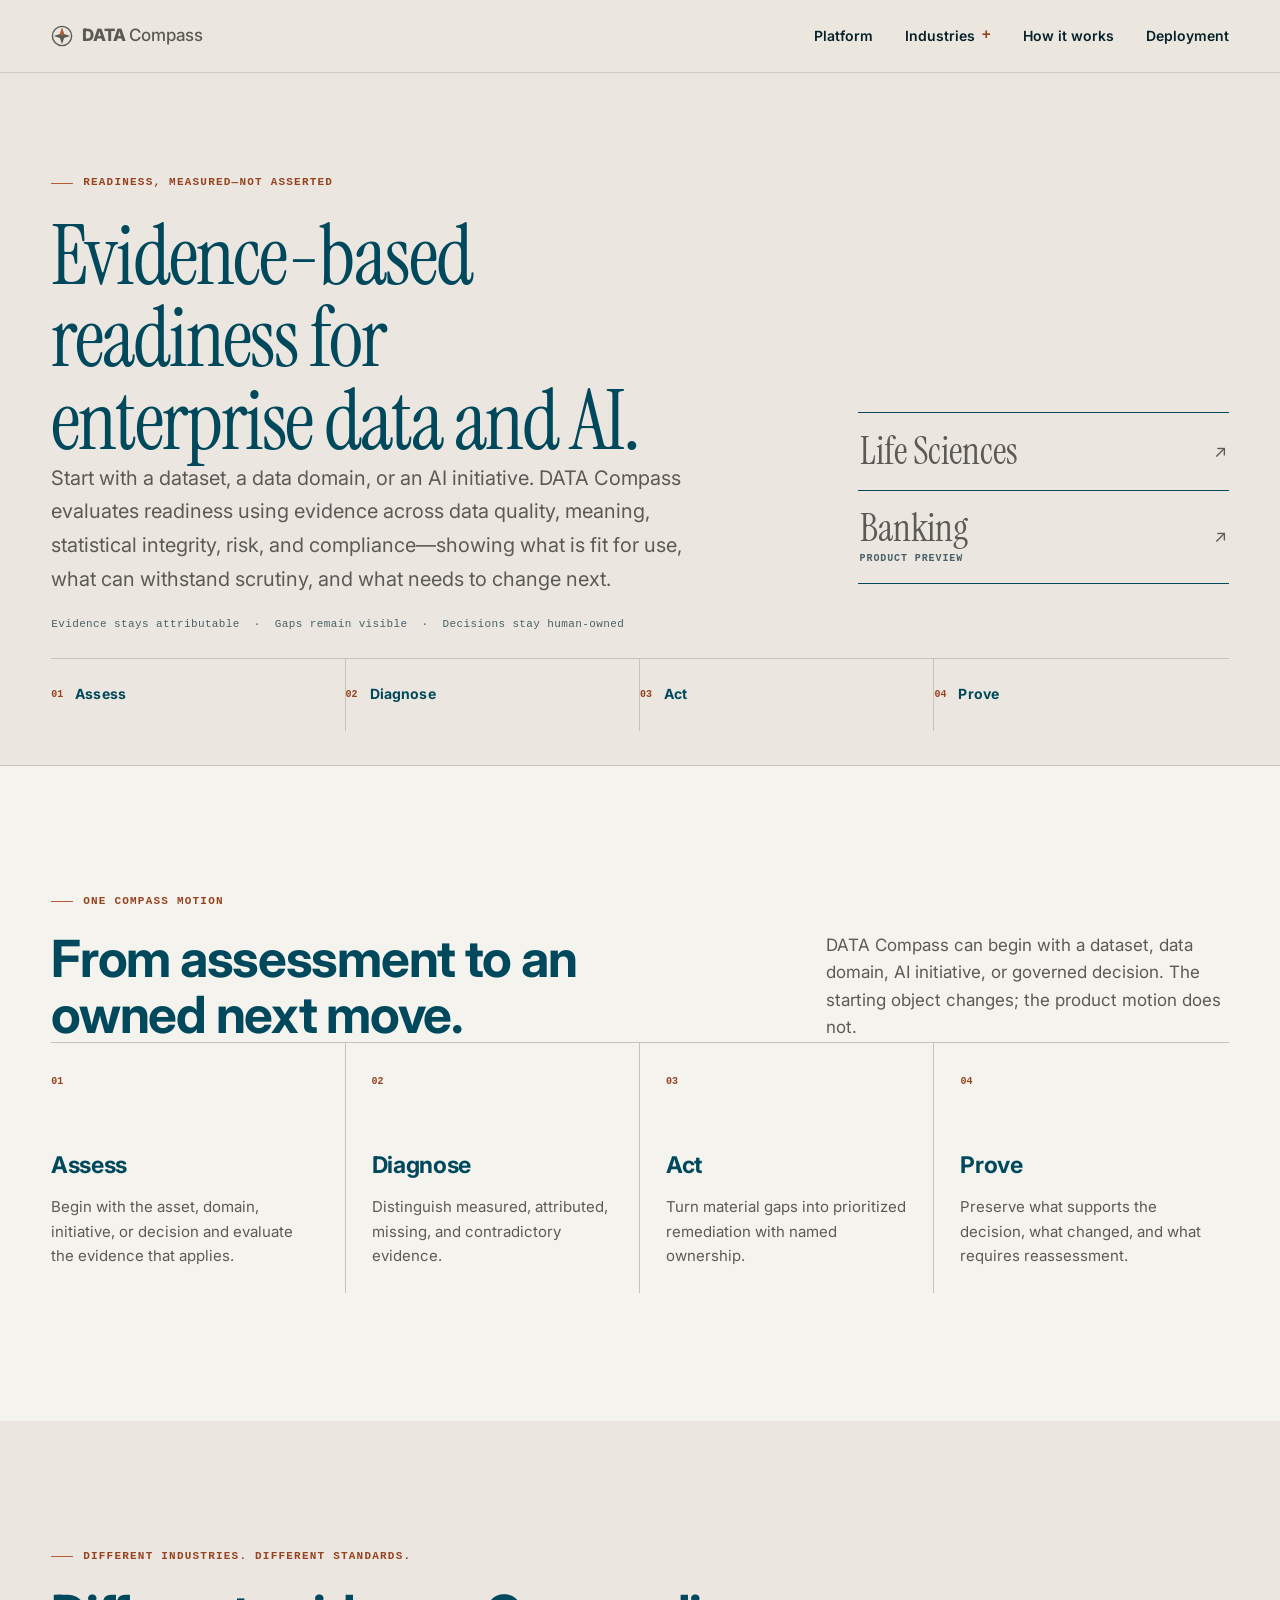
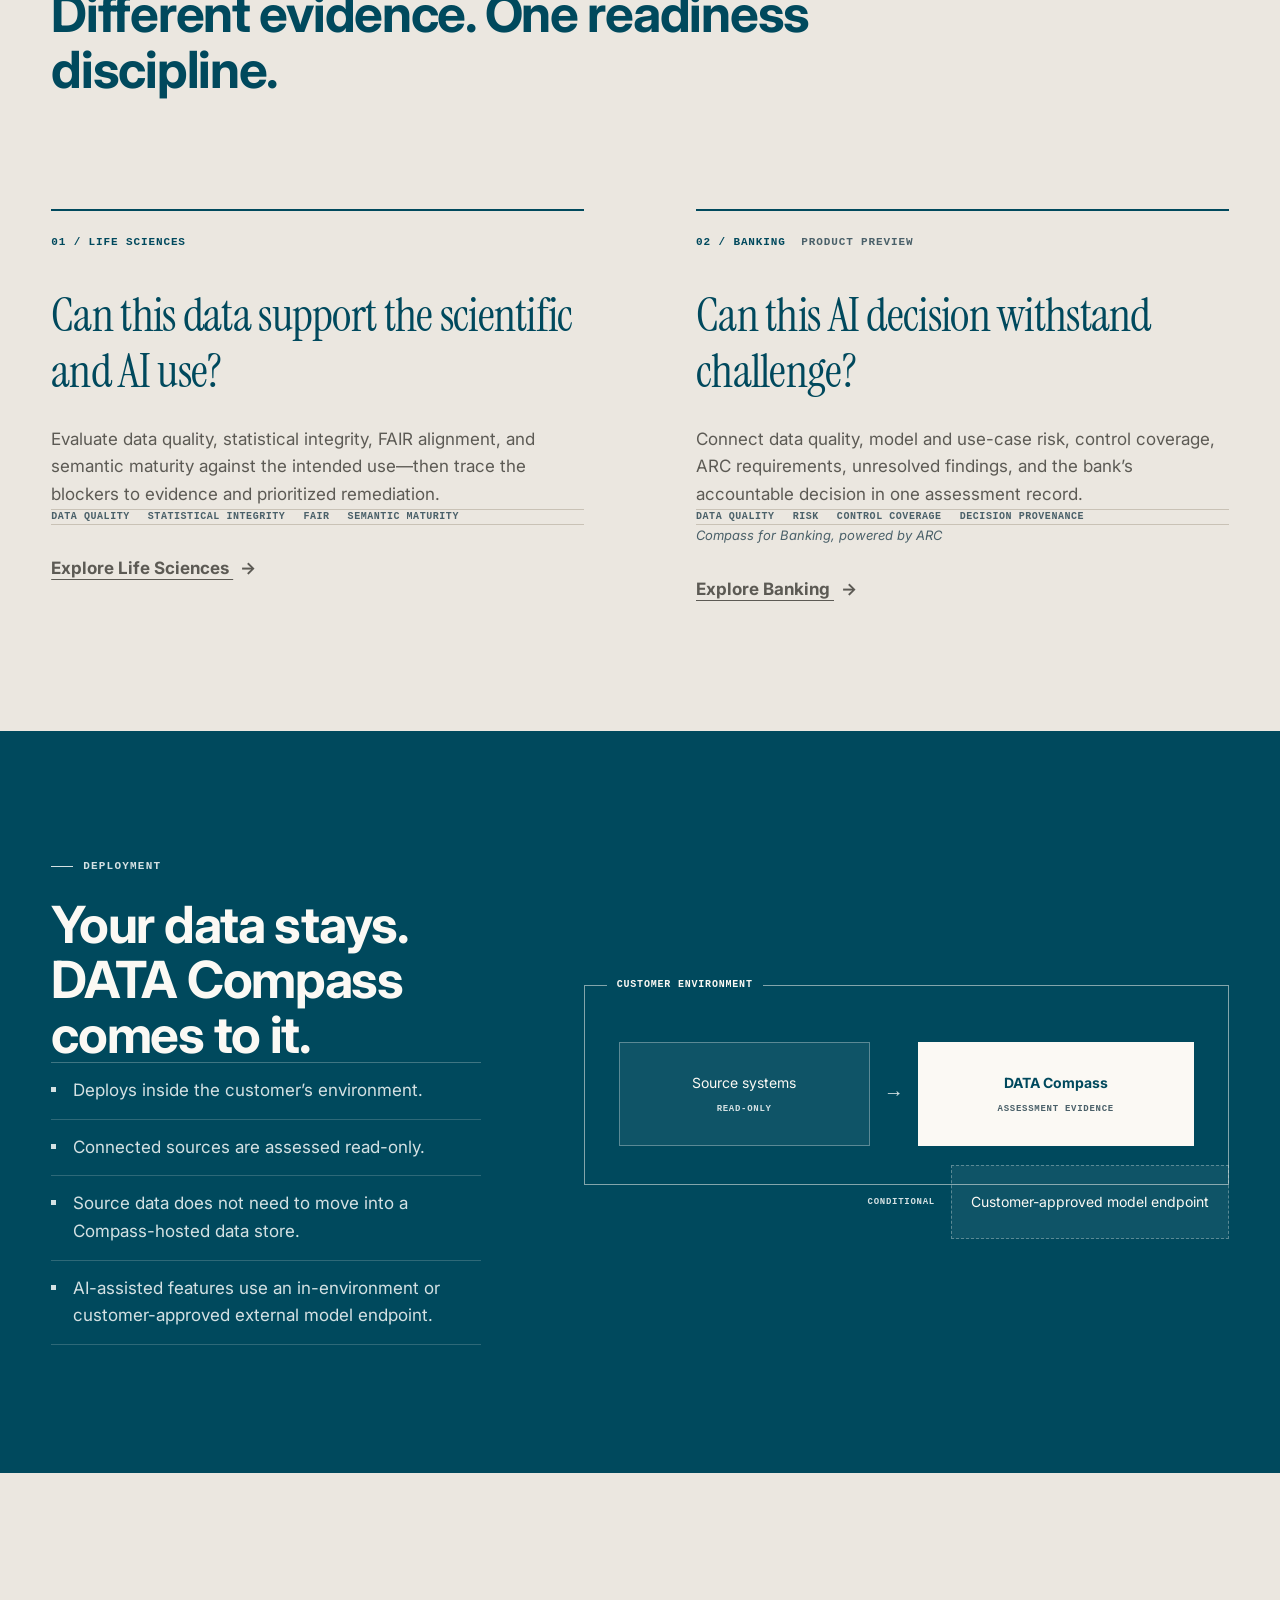
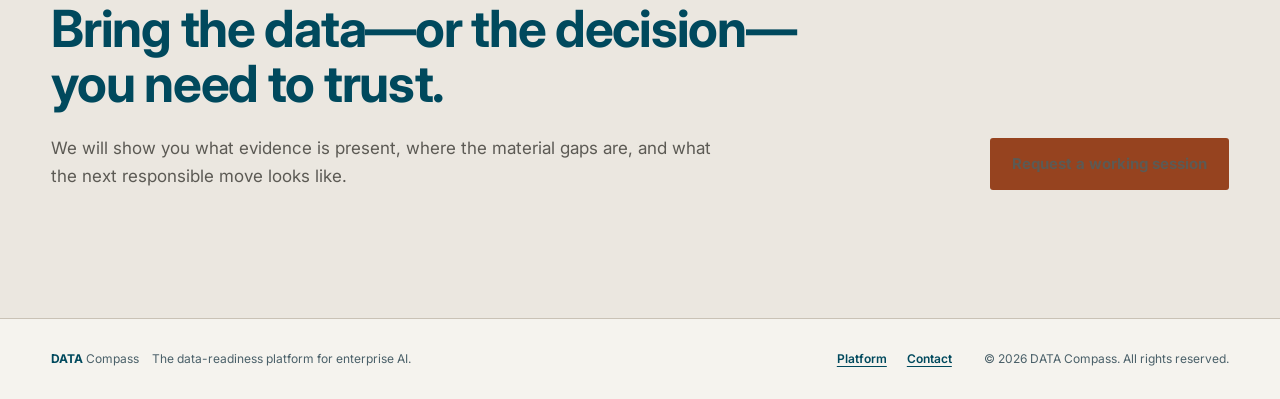
==== commit fda51e43: "feat: add buyer-oriented umbrella landing page" ====
--- a/index.html
+++ b/index.html
@@ -3,26 +3,26 @@
 <head>
   <meta charset="UTF-8">
   <meta name="viewport" content="width=device-width, initial-scale=1.0">
-  <title>DATA Compass · The data-readiness platform for enterprise AI</title>
+  <title>DATA Compass · Evidence-based readiness for enterprise data and AI</title>
   <link rel="canonical" href="https://compassfordata.com/">
-  <meta name="description" content="DATA Compass is the data-readiness platform for enterprise AI. Identify blockers, prioritize remediation, and prove readiness lift without moving source data.">
-  <meta name="theme-color" content="#00495D">
+  <meta name="description" content="DATA Compass evaluates evidence-based readiness for enterprise data and AI—showing what is fit for use, what can withstand scrutiny, and what needs to change next.">
+  <meta name="theme-color" content="#EBE7E0">
   <meta property="og:type" content="website">
   <meta property="og:url" content="https://compassfordata.com/">
-  <meta property="og:title" content="DATA Compass — The data-readiness platform for enterprise AI.">
-  <meta property="og:description" content="Measure whether data can support a defined AI use case, identify blockers, prioritize remediation, and prove readiness lift—without moving connected source data. Built for regulated industries.">
+  <meta property="og:title" content="DATA Compass · Evidence-based readiness for enterprise data and AI">
+  <meta property="og:description" content="See what is ready, what is missing, and what should happen next across data quality, meaning, statistical integrity, risk, and compliance.">
   <meta property="og:image" content="https://compassfordata.com/img/og-platform.png">
   <meta property="og:image:width" content="1200">
   <meta property="og:image:height" content="630">
   <meta name="twitter:card" content="summary_large_image">
-  <meta name="twitter:title" content="DATA Compass — The data-readiness platform for enterprise AI.">
-  <meta name="twitter:description" content="AI readiness, measured—not asserted. Identify data blockers, prioritize remediation, and prove readiness lift without moving connected source data.">
+  <meta name="twitter:title" content="DATA Compass · Evidence-based readiness for enterprise data and AI">
+  <meta name="twitter:description" content="See what is ready, what is missing, and what should happen next.">
   <meta name="twitter:image" content="https://compassfordata.com/img/og-platform.png">
   <link rel="icon" href="data:image/svg+xml,<svg xmlns='http://www.w3.org/2000/svg' viewBox='0 0 32 32'><circle cx='16' cy='16' r='13.5' fill='none' stroke='%2300495D' stroke-width='2.5'/><path d='M16 4 L19 13 L28 16 L19 19 L16 28 L13 19 L4 16 L13 13 Z' fill='%2300495D'/><path d='M16 4 L19 13 L16 16 L13 13 Z' fill='%23B85C38'/></svg>">
   <link rel="preconnect" href="https://fonts.googleapis.com">
   <link rel="preconnect" href="https://fonts.gstatic.com" crossorigin>
-  <link href="https://fonts.googleapis.com/css2?family=Instrument+Serif:ital@0;1&family=Inter:wght@400;500;600;700;800&display=swap" rel="stylesheet">
-  <link rel="stylesheet" href="/platform/platform.css?v=3">
+  <link href="https://fonts.googleapis.com/css2?family=Instrument+Serif:ital@0;1&family=Inter:wght@400;500;600;700&display=swap" rel="stylesheet">
+  <link rel="stylesheet" href="/assets/home.css?v=1">
   <script type="application/ld+json">
   {
     "@context": "https://schema.org",
@@ -39,754 +39,202 @@
         "@type": "WebPage",
         "@id": "https://compassfordata.com/#webpage",
         "url": "https://compassfordata.com/",
-        "name": "DATA Compass · The data-readiness platform for enterprise AI",
-        "description": "DATA Compass is the data-readiness platform for enterprise AI. Identify blockers, prioritize remediation, and prove readiness lift without moving source data.",
+        "name": "DATA Compass · Evidence-based readiness for enterprise data and AI",
+        "description": "DATA Compass evaluates evidence-based readiness for enterprise data and AI—showing what is ready, what is missing, and what should happen next.",
         "isPartOf": { "@id": "https://compassfordata.com/#org" }
-      },
-      {
-        "@type": "SoftwareApplication",
-        "name": "DATA Compass",
-        "applicationCategory": "BusinessApplication",
-        "operatingSystem": "Self-hosted (Docker Compose, on-premises or private cloud)",
-        "url": "https://compassfordata.com/",
-        "publisher": { "@id": "https://compassfordata.com/#org" },
-        "description": "DATA Compass is the data-readiness platform for enterprise AI. It evaluates data across semantic clarity, statistical health, contextual validity, and regulatory compliance; turns findings into evidence-traced recommendations, executable action plans, and modeled business cases; and runs inside the customer environment against connected sources in read-only mode."
       }
     ]
   }
   </script>
 </head>
-<body>
-<span id="top"></span>
-<a class="skip" href="#main">Skip to content</a>
-
-<!-- ============ production navigation ============ -->
-<nav class="nav" id="nav" aria-label="Main">
-  <div class="nav-inner">
-    <a href="/" class="nav-brand"><svg class="mark" width="21" height="21" viewBox="0 0 32 32" aria-hidden="true"><circle cx="16" cy="16" r="14" fill="none" stroke="#00495D" stroke-width="2"/><path d="M16 4 L19 13 L28 16 L19 19 L16 28 L13 19 L4 16 L13 13 Z" fill="#00495D"/><path d="M16 4 L19 13 L16 16 L13 13 Z" fill="#B85C38"/></svg> <span><b>DATA</b> Compass</span></a>
-    <div class="nav-links" id="navLinks">
-      <a href="#how-it-works">How It Works</a>
-      <a href="#outcomes">Outcomes</a>
-      <a href="#defensibility">Defensibility</a>
-      <a href="#security">Security</a>
-      <a href="#integrations">Integrations</a>
-      <a href="#" class="nav-cta" data-demo>Request a Demo</a>
-    </div>
-    <button class="hamburger" id="hamburger" aria-label="Open menu" aria-expanded="false" aria-controls="mobileMenu"><span></span><span></span><span></span></button>
-  </div>
-</nav>
-<div class="mobile" id="mobileMenu">
-  <button class="mobile-close" id="mobileClose" aria-label="Close menu">&times;</button>
-  <a href="#how-it-works">How It Works</a>
-  <a href="#outcomes">Outcomes</a>
-  <a href="#defensibility">Defensibility</a>
-  <a href="#security">Security</a>
-  <a href="#integrations">Integrations</a>
-  <a href="#" class="btn btn--primary" data-demo>Request a Demo</a>
-</div>
-
-<main id="main">
-
-<!-- ============ hero: the readiness field ============ -->
-<header class="hero">
-  <div class="hero-grid">
-    <div>
-      <span class="cal">The data-readiness platform for enterprise AI</span>
-      <h1>AI readiness,<br><em>measured—not asserted.</em></h1>
-      <p class="hero-sub">Know whether your data can support a defined AI use case, what is blocking it, what to fix first, and what the fix is worth—without moving connected source data.</p>
-      <div class="hero-ctas">
-        <a href="#" class="btn btn--primary" data-demo>Request a Demo</a>
-        <a href="#how-it-works" class="btn btn--ghost-light">See the assessment</a>
-      </div>
-      <p class="hero-qual cal">Built for regulated industries · Source data stays in your environment · Read-only, in place</p>
-    </div>
-
-    <figure class="bearing">
-      <span class="bearing-tag" aria-hidden="true">Illustrative sample data</span>
-      <svg viewBox="0 0 680 680" role="img"
-           aria-label="Illustrative data-readiness assessment for supervised AI. Current score 50 out of 100. Primary blocker: cross-system semantic and metadata fragmentation. Projected score after two remediation waves: 58 out of 100.">
-        <title>The readiness instrument</title>
-        <desc>An instrument dial. A calibration arc runs from 0 to 100. The current readiness needle points to 50. A terracotta trace projects from 50 to a target of 58 after two remediation waves. A reticle marks the primary blocker: semantic fragmentation.</desc>
-        <g class="contour fx-contour" fill="none" stroke="#EBE7E0" stroke-opacity=".07" stroke-width="1" aria-hidden="true">
-          <path d="M-20,120 C 200,205 430,55 700,150"/>
-          <path d="M-20,368 C 175,305 470,435 700,352"/>
-          <path d="M-20,565 C 165,480 330,625 700,515"/>
-        </g>
-        <g stroke="#EBE7E0" stroke-opacity=".28" stroke-width="1" aria-hidden="true" class="fx-nums">
-          <path d="M22,14 v16 M14,22 h16"/><path d="M658,14 v16 M650,22 h16"/>
-          <path d="M22,650 v16 M14,658 h16"/><path d="M658,650 v16 M650,658 h16"/>
-        </g>
-        <g aria-hidden="true">
-          <path class="fx-ticks" d="M 135.6 478 A 236 236 0 1 1 544.4 478" fill="none" stroke="#EBE7E0" stroke-opacity=".38" stroke-width="1.2"/>
-          <path class="ticks-minor fx-ticks" d="M 123.5 485 A 250 250 0 1 1 556.5 485" fill="none" stroke="#8EA3AC" stroke-opacity=".45" stroke-width="9" stroke-dasharray="1.2 19.74" stroke-dashoffset="0.7"/>
-          <path class="fx-ticks" d="M 123.5 485 A 250 250 0 1 1 556.5 485" fill="none" stroke="#EBE7E0" stroke-opacity=".75" stroke-width="17" stroke-dasharray="2.2 41.43" stroke-dashoffset="1.1"/>
-        </g>
-        <g class="fx-nums" fill="#8EA3AC" font-family="ui-monospace,Consolas,monospace" font-size="13" text-anchor="middle" aria-hidden="true">
-          <text x="94" y="506">0</text><text x="94" y="222">25</text><text x="340" y="80">50</text>
-          <text x="586" y="222">75</text><text x="586" y="506">100</text>
-        </g>
-        <g class="fx-dims" fill="#EBE7E0" fill-opacity=".5" font-family="ui-monospace,Consolas,monospace" font-size="11.5" letter-spacing="2.4" aria-hidden="true">
-          <text x="30"  y="62"  text-anchor="start">SEMANTIC CLARITY</text>
-          <text x="650" y="62"  text-anchor="end">STATISTICAL HEALTH</text>
-          <text x="30"  y="632" text-anchor="start">CONTEXTUAL VALIDITY</text>
-          <text x="650" y="632" text-anchor="end">REGULATORY COMPLIANCE</text>
-        </g>
-        <g class="fx-hub" font-family="ui-monospace,Consolas,monospace" text-anchor="middle" aria-hidden="true">
-          <text x="340" y="298" font-size="11" letter-spacing="3" fill="#8EA3AC">USE CASE — SUPERVISED AI</text>
-        </g>
-        <g class="fx-hub" font-family="ui-monospace,Consolas,monospace" text-anchor="middle" aria-hidden="true">
-          <text x="340" y="392" font-size="96" font-weight="600" fill="#FFFFFF" letter-spacing="-2">50</text>
-          <text x="340" y="424" font-size="17" fill="#8EA3AC">/ 100</text>
-          <text x="340" y="456" font-size="11" letter-spacing="3" fill="#CDD9DE">CURRENT READINESS</text>
-        </g>
-        <g class="fx-needle" aria-hidden="true">
-          <line x1="340" y1="268" x2="340" y2="160" stroke="#B85C38" stroke-width="2.6"/>
-          <path d="M333,162 L347,162 L340,144 Z" fill="#B85C38"/>
-        </g>
-        <path class="fx-trace" d="M 340 128 A 232 232 0 0 1 416.3 140.9" fill="none" aria-hidden="true" stroke="#B85C38" stroke-width="3" pathLength="84" stroke-linecap="round"/>
-        <g class="fx-proj" aria-hidden="true">
-          <path d="M 411 130 L 422 141.5 L 407 145 Z" fill="#B85C38"/>
-          <circle cx="422.2" cy="123.9" r="7" fill="none" stroke="#EBE7E0" stroke-width="2"/>
-          <text x="448" y="112" font-family="ui-monospace,Consolas,monospace" font-size="21" font-weight="600" fill="#EBE7E0">58</text>
-          <text x="448" y="130" font-family="ui-monospace,Consolas,monospace" font-size="10" letter-spacing="2" fill="#8EA3AC">PROJECTED · 2 WAVES</text>
-        </g>
-        <g class="fx-reticle" stroke="#B85C38" stroke-width="2" fill="none" aria-hidden="true">
-          <path d="M198,238 v-12 h12 M246,226 v12 M234,226 h12 M198,262 v12 h12 M246,274 v-12 M234,274 h12"/>
-          <circle cx="222" cy="250" r="3.2" fill="#B85C38" stroke="none"/>
-        </g>
-        <g class="fx-blabel" aria-hidden="true">
-          <path d="M218,278 L172,530 L136,530" fill="none" stroke="#B85C38" stroke-width="1" stroke-opacity=".7"/>
-          <text x="136" y="552" font-family="ui-monospace,Consolas,monospace" font-size="10.5" letter-spacing="2.6" fill="#D98B66">PRIMARY BLOCKER</text>
-          <text x="136" y="572" font-family="ui-monospace,Consolas,monospace" font-size="14" fill="#EBE7E0">Semantic fragmentation</text>
-        </g>
-      </svg>
-      <figcaption class="bearing-readout">
-        <div><span class="cal">Use case</span><b>Supervised AI</b></div>
-        <div><span class="cal">Current readiness</span><b>50 / 100</b></div>
-        <div><span class="cal">Projected readiness</span><b class="sig">58 / 100</b></div>
-        <div><span class="cal">Evidence</span><b>Named tests · cited findings</b></div>
-      </figcaption>
-    </figure>
-  </div>
-</header>
-
-<!-- ============ platform proof rail ============ -->
-<section class="rail-strip" aria-label="Platform proof points">
-  <div class="wrap">
-    <span><b>4</b> readiness dimensions</span>
-    <span><b>50+</b> analytical algorithms</span>
-    <span>Evidence-traced recommendations</span>
-    <span>Deployed inside your environment</span>
-  </div>
-</section>
-
-<!-- ============ AI program success (narrative bridge) ============ -->
-<section class="sys-sec" id="ai-success" aria-labelledby="sys-h">
-  <div class="wrap"><!-- the rail sequence is this section's single motion; no generic fade -->
-    <div class="sys-head">
-      <span class="sec-eyebrow">AI Program Success</span>
-      <h2 class="sys-q" id="sys-h">What evidence says your AI program is ready to scale?</h2>
-      <p class="sys-lead">A promising model is not a production system. Scaling depends on an explicit use case, fit-for-purpose data, workflow integration, accountable ownership, feedback and learning, and measurable business outcomes.</p>
-      <p class="sys-note">No single checkpoint guarantees success. The evidence has to hold across the system.</p>
-    </div>
-
-    <ol class="sys-rail" aria-label="Six evidence checkpoints in an AI program">
-      <li class="sys-item">
-        <span class="num">01 · Defined use</span>
-        <p>The business outcome, decision, workflow, and intended level of autonomy are explicit.</p>
-      </li>
-      <li class="sys-item sys-item--gate">
-        <span class="num">02 · Data readiness</span>
-        <p>The data is semantically clear, statistically sound, contextually valid, and assessed against applicable regulatory and data-integrity expectations for the declared use.</p>
-        <ul class="sub-dims">
-          <li>Semantic clarity</li>
-          <li>Statistical health</li>
-          <li>Contextual validity</li>
-          <li>Regulatory compliance</li>
-        </ul>
-        <span class="sys-scope">Measured by DATA Compass</span>
-      </li>
-      <li class="sys-item">
-        <span class="num">03 · Workflow fit</span>
-        <p>The system operates where the work happens rather than beside the workflow.</p>
-      </li>
-      <li class="sys-item">
-        <span class="num">04 · Ownership</span>
-        <p>Business, operational, and technical accountability are clear.</p>
-      </li>
-      <li class="sys-item">
-        <span class="num">05 · Learning</span>
-        <p>Feedback and changing context improve the system over time.</p>
-      </li>
-      <li class="sys-item">
-        <span class="num">06 · Business outcome</span>
-        <p>Operational value is measured after deployment.</p>
-      </li>
-    </ol>
-
-    <div class="sys-scope-note">
-      <span class="cal">DATA Compass direct scope</span>
-      <span>DATA Compass directly measures Checkpoint 02—the data gate. The other five remain program responsibilities.</span>
-    </div>
-
-    <div class="sys-thesis">
-      <p class="stmt">AI success is a system. Data readiness is a critical gate.</p>
-      <p class="role">DATA Compass makes that gate measurable—and reassesses it to prove the lift.</p>
-    </div>
-
-    <div class="sys-gate-link" aria-hidden="true">
-      <span class="cal">The data gate</span>
-    </div>
-  </div>
-</section>
-
-<!-- ============ signature: 83 ≠ 50 ============ -->
-<section class="gap-sec" id="gap" aria-labelledby="gap-h">
-  <h2 id="gap-h" class="sr-only">Data quality is not data readiness</h2>
-  <div class="wrap">
-    <div class="gap-row">
-      <div class="gap-num left" data-rv>
-        <span class="n">83</span><span class="d">/100</span>
-        <span class="cal">Data quality</span>
-      </div>
-      <div class="gap-neq" data-rv aria-hidden="true">≠</div>
-      <span class="sr-only">is not equal to</span>
-      <div class="gap-num right" data-rv>
-        <span class="n">50</span><span class="d">/100</span>
-        <span class="cal">Data readiness<br>for supervised AI</span>
-      </div>
-    </div>
-    <ol class="gap-risks" aria-label="Four classes of readiness risk inside the gap">
-      <li data-rv><i aria-hidden="true"></i><span class="cal">Semantic ambiguity</span></li>
-      <li data-rv><i aria-hidden="true"></i><span class="cal">Statistical risk</span></li>
-      <li data-rv><i aria-hidden="true"></i><span class="cal">Contextual mismatch</span></li>
-      <li data-rv><i aria-hidden="true"></i><span class="cal">Regulatory exposure</span></li>
-    </ol>
-    <div class="gap-state">
-      <p class="stmt" data-rv>The gap is the work.</p>
-      <p class="sup">A dataset can pass conventional quality checks and still be unsuitable, ambiguous, contextually invalid, or non-compliant for a defined AI use case.</p>
-      <span class="cal">Illustrative sample dataset</span>
-    </div>
-  </div>
-</section>
-
-<!-- ============ how it works: the evidence journey ============ -->
-<section class="ev-sec section-pad" id="how-it-works" aria-labelledby="ev-h">
-  <div class="wrap fade-in">
-    <span class="sec-eyebrow">How It Works</span>
-    <h2 class="sec-title" id="ev-h">Measurement becomes direction.</h2>
-    <p class="sec-lead">Every finding resolves into evidence, a recommended next move, and a measurable reassessment target. Every screen and every number below is the product on one illustrative sample dataset — recorded, not mocked.</p>
-
-    <div class="journey">
-      <div class="scenes" id="scenes">
-        <div class="scene" data-scene="0">
-          <span class="lbl">01 · Assess</span>
-          <h3>Clean data is not ready data.</h3>
-          <p class="val"><b data-facts="capture_baseline.dq_overall">83</b> data quality · <b data-facts="assessment.score">50</b> data readiness for supervised AI</p>
-          <p>Data quality scores 83/100—yet technical data readiness for supervised AI is 50, because semantic, FAIR-foundation, and ML-readiness gaps remain. The gap between those two numbers is the argument.</p>
-          <figure class="inline-frame jframe"><a href="/img/scene1-assess.webp" target="_blank" rel="noopener" aria-label="Open full-size screenshot"><img src="/img/scene1-assess.webp" alt="The sample dataset's Data Quality Assessment: 83 of 100 with a seven-component breakdown and cleanliness at 45 percent" width="1260" height="780" loading="lazy"></a><figcaption>Sample data · The Data Quality read: <b data-facts="capture_baseline.dq_overall">83</b>/100 with cleanliness at <b data-facts="capture_baseline.dq_cleanliness_pct">45</b>% — the weak component, named.</figcaption></figure>
-        </div>
-        <div class="scene" data-scene="1">
-          <span class="lbl">02 · Diagnose</span>
-          <h3>The gaps, named and evidenced.</h3>
-          <p class="val sig" style="color:var(--signal-d)">Cross-system semantic and metadata fragmentation</p>
-          <p class="val"><b data-facts="dataset.event_type_variants">11</b> event-type variants · <b data-facts="dataset.severity_scales">3</b> severity scales · <b data-facts="product_findings_baseline.ontology_inference.mapped_columns">4</b> of <b data-facts="product_findings_baseline.ontology_inference.total_columns">18</b> columns mapped</p>
-          <p>Every failed check carries its evidence: the interoperability pillar at zero, no machine-readable identifiers or vocabulary bindings — the fragmentation made visible, rule by rule, with review controls on each verdict.</p>
-          <figure class="inline-frame jframe"><a href="/img/scene2-diagnose.webp" target="_blank" rel="noopener" aria-label="Open full-size screenshot"><img src="/img/scene2-diagnose.webp" alt="The sample dataset's FAIR Evaluate view: interoperability pillar at zero, rule-by-rule verdicts with evidence and review controls" width="1260" height="780" loading="lazy"></a><figcaption>Sample data · FAIR Evaluate: <b data-facts="capture_baseline.fair_passed">7</b> of <b data-facts="capture_baseline.fair_total">16</b> rules passing, interoperability at zero — every verdict carries its evidence.</figcaption></figure>
-        </div>
-        <div class="scene" data-scene="2">
-          <span class="lbl">03 · Act</span>
-          <h3>The fix arrives with the finding.</h3>
-          <p class="val">Establish a governed semantic foundation across source systems.</p>
-          <p>Recommendations arrive ranked, with impact and effort attached — and a business-value calculation offered across the full set, so the first thing you do is the thing that moves readiness most.</p>
-          <figure class="inline-frame jframe"><a href="/img/scene3-act.webp" target="_blank" rel="noopener" aria-label="Open full-size screenshot"><img src="/img/scene3-act.webp" alt="The sample dataset's recommendations: impact and effort on every card, with a business-value calculation offered across all of them" width="1260" height="770" loading="lazy"></a><figcaption>Sample data · <b data-facts="capture_baseline.recommendations_banner_count">15</b> recommendations with impact and effort on every card — and a business-value calculation over the lot.</figcaption></figure>
-        </div>
-        <div class="scene" data-scene="3">
-          <span class="lbl">04 · Prove</span>
-          <h3>Reassessed. The trajectory is the deliverable.</h3>
-          <p class="val"><span style="color:var(--signal-d)"><b data-facts="checkpoints[0].score">50</b> → <b data-facts="checkpoints[3].score">58</b></span> overall · FAIR <b data-facts="checkpoints[0].components.fair">31</b> → <b data-facts="checkpoints[3].components.fair">57</b> · <b data-facts="measured_lift.records_deduplicated">150</b> duplicate records removed</p>
-          <p>Every re-analysis appends a reading: the score trend per dimension and the delta since your last checkpoint — the readiness lift measured, the business value modeled from your assumptions.</p>
-          <figure class="inline-frame jframe"><a href="/img/scene4-prove.webp" target="_blank" rel="noopener" aria-label="Open full-size screenshot"><img src="/img/scene4-prove.webp" alt="The sample dataset's technical trajectory: overall score and FAIR lines across the remediation readings, with the data table beneath" width="766" height="719" loading="lazy"></a><figcaption>Sample data · The trajectory: <b data-facts="checkpoints[0].score">50</b> → <b data-facts="checkpoints[3].score">58</b> overall, FAIR <b data-facts="checkpoints[0].components.fair">31</b> → <b data-facts="checkpoints[3].components.fair">57</b> across the waves.</figcaption></figure>
-        </div>
-      </div>
-      <div class="frame-wrap">
-        <div class="jframe" id="jframe" aria-hidden="true">
-          <figure class="active"><img src="/img/scene1-assess.webp" alt="" width="1260" height="780"><figcaption>Sample data · Assess: DQ <b data-facts="capture_baseline.dq_overall">83</b>/100, cleanliness <b data-facts="capture_baseline.dq_cleanliness_pct">45</b>% — the weak component, named.</figcaption></figure>
-          <figure><img src="/img/scene2-diagnose.webp" alt="" width="1260" height="780" loading="lazy"><figcaption>Sample data · Diagnose: <b data-facts="capture_baseline.fair_passed">7</b>/<b data-facts="capture_baseline.fair_total">16</b> FAIR rules passing, interoperability at zero.</figcaption></figure>
-          <figure><img src="/img/scene3-act.webp" alt="" width="1260" height="770" loading="lazy"><figcaption>Sample data · Act: <b data-facts="capture_baseline.recommendations_banner_count">15</b> recommendations, impact and effort attached.</figcaption></figure>
-          <figure><img src="/img/scene4-prove.webp" alt="" width="766" height="719" loading="lazy"><figcaption>Sample data · Prove: <b data-facts="checkpoints[0].score">50</b> → <b data-facts="checkpoints[3].score">58</b>, FAIR <b data-facts="checkpoints[0].components.fair">31</b> → <b data-facts="checkpoints[3].components.fair">57</b>.</figcaption></figure>
-        </div>
-        <div class="jprog" aria-hidden="true"><span id="jprogFill"></span></div>
-        <div class="jrail" id="jrail">
-          <button class="active" aria-pressed="true" aria-label="Stage 1: Assess"></button>
-          <button aria-pressed="false" aria-label="Stage 2: Diagnose"></button>
-          <button aria-pressed="false" aria-label="Stage 3: Act"></button>
-          <button aria-pressed="false" aria-label="Stage 4: Prove"></button>
-        </div>
-      </div>
-    </div>
-  </div>
-</section>
-
-<!-- ============ outcomes: four dimensions, one foundation ============ -->
-<section class="section-pad" id="outcomes" aria-labelledby="out-h">
-  <div class="wrap fade-in">
-    <span class="sec-eyebrow">Outcomes</span>
-    <h2 class="sec-title" id="out-h">Four dimensions. One foundation.</h2>
-    <p class="sec-lead">FAIR makes data legible — findable, accessible, interoperable, reusable. Necessary, and not sufficient: a perfectly FAIR dataset can still be statistically broken, wrong for your use, or non-compliant. Compass treats FAIR as the substrate and measures the four dimensions it enables but cannot guarantee.</p>
-
-    <div class="outcomes-grid">
-      <div class="o-hub">
-        <span class="cal">Declared AI use case</span>
-        <b>Supervised AI</b>
-        <span class="note">Every dimension is read against the use you declare — sample shown.</span>
-      </div>
-      <details class="o-sector" data-area="d1" open>
-        <summary>Semantic Clarity</summary>
-        <div class="dbody">
-          <p class="q">Does the data mean what it says — to a machine?</p>
-          <p class="proof">Proof · ontology inference with labelled confidence</p>
-          <ul>
-            <li>Infer column-to-class alignment before it's tagged</li>
-            <li>Score against your private ontologies — CDISC, IDMP, your taxonomy</li>
-            <li>Interoperability made first-class: declared, inferred, or absent</li>
-          </ul>
-        </div>
-      </details>
-      <details class="o-sector" data-area="d2">
-        <summary>Statistical Health</summary>
-        <div class="dbody">
-          <p class="q">Is the data quantitatively sound?</p>
-          <p class="proof">Proof · every score traces to a named test</p>
-          <ul>
-            <li>Data quality — eight component algorithms</li>
-            <li>ML readiness — sufficiency, bias, separability, features</li>
-            <li>Named tests: Benford, Pearson, Cohen's Kappa, Shapley</li>
-          </ul>
-        </div>
-      </details>
-      <details class="o-sector" data-area="d3">
-        <summary>Contextual Validity</summary>
-        <div class="dbody">
-          <p class="q">Is the data right for your specific use?</p>
-          <p class="proof">Proof · evidence-cited judgment per rule</p>
-          <ul>
-            <li>Customer-authoritative Domain Packs, versioned and yours</li>
-            <li>Fit scored against a declared use</li>
-            <li>Deterministic rules first, synthesis only where it must be</li>
-          </ul>
-        </div>
-      </details>
-      <details class="o-sector" data-area="d4">
-        <summary>Regulatory Compliance</summary>
-        <div class="dbody">
-          <p class="q">Does the data meet the integrity bar?</p>
-          <p class="proof">Proof · readiness against regulatory expectations — advisory, not certification</p>
-          <ul>
-            <li>ALCOA+ — nine data-integrity attributes</li>
-            <li>FDA credibility — seven steps plus Step 8</li>
-            <li>GDPR · HIPAA · CCPA, cited line-by-line</li>
-          </ul>
+<body class="home-page">
+  <a class="home-skip" href="#main">Skip to content</a>
+
+  <nav class="home-nav" id="siteHeader" aria-label="Main">
+    <div class="home-wrap home-nav__inner">
+      <a class="home-brand" href="/" aria-label="DATA Compass home">
+        <svg width="22" height="22" viewBox="0 0 32 32" aria-hidden="true" focusable="false">
+          <circle cx="16" cy="16" r="14" fill="none" stroke="currentColor" stroke-width="2"/>
+          <path d="M16 4 L19 13 L28 16 L19 19 L16 28 L13 19 L4 16 L13 13 Z" fill="currentColor"/>
+          <path d="M16 4 L19 13 L16 16 L13 13 Z" class="home-brand__signal"/>
+        </svg>
+        <span><strong>DATA</strong> Compass</span>
+      </a>
+
+      <div class="home-nav__desktop">
+        <a href="/platform/" data-measure="platform-opened">Platform</a>
+        <details class="home-disclosure home-industries-menu">
+          <summary>Industries</summary>
+          <div class="home-industries-menu__panel">
+            <a href="/new/" data-measure="life-sciences-selected">Life Sciences</a>
+            <a href="/banking/" data-measure="banking-selected">Banking <span>Product preview</span></a>
+          </div>
+        </details>
+        <a href="#how-it-works">How it works</a>
+        <a href="#deployment">Deployment</a>
+      </div>
+
+      <details class="home-disclosure home-mobile-menu">
+        <summary aria-label="Open menu"><span aria-hidden="true"></span><span aria-hidden="true"></span><span aria-hidden="true"></span></summary>
+        <div class="home-mobile-menu__panel">
+          <a href="/platform/" data-measure="platform-opened">Platform</a>
+          <a href="/new/" data-measure="life-sciences-selected">Life Sciences</a>
+          <a href="/banking/" data-measure="banking-selected">Banking <span>Product preview</span></a>
+          <a href="#how-it-works">How it works</a>
+          <a href="#deployment">Deployment</a>
         </div>
       </details>
     </div>
-  </div>
-</section>
-
-<!-- ============ three reads: defensibility ============ -->
-<section class="reads-sec section-pad state-diverge" id="defensibility" aria-labelledby="reads-h">
-  <div class="wrap fade-in">
-    <div class="reads-top">
-      <div>
-        <span class="sec-eyebrow">Defensibility</span>
-        <h2 id="reads-h">Three reads on one domain.<br><em>The disagreement is the finding.</em></h2>
-        <p class="reads-lead">Compass doesn't take the data's word for it. Every FAIR assessment triangulates three independent reads. Where they agree, you have a finding you can defend. Where they diverge, the divergence itself is the insight — and it's named, not hand-waved.</p>
-      </div>
-      <div class="seg" role="group" aria-label="Evidence state">
-        <button type="button" id="btn-agree" aria-pressed="false">Agreement</button>
-        <button type="button" id="btn-diverge" aria-pressed="true">Divergence</button>
-      </div>
+  </nav>
+
+  <main id="main" tabindex="-1">
+    <header class="home-hero" aria-labelledby="hero-title">
+      <div class="home-wrap home-hero__field">
+        <div class="home-hero__copy">
+          <p class="home-eyebrow">READINESS, MEASURED—NOT ASSERTED</p>
+          <h1 id="hero-title">Evidence-based readiness for enterprise data and AI.</h1>
+          <p class="home-hero__body">Start with a dataset, a data domain, or an AI initiative. DATA Compass evaluates readiness using evidence across data quality, meaning, statistical integrity, risk, and compliance—showing what is fit for use, what can withstand scrutiny, and what needs to change next.</p>
+        </div>
+
+        <div class="home-hero__choices" aria-label="Explore an industry">
+          <a class="home-domain-link" href="/new/" data-measure="life-sciences-selected">
+            <span class="home-domain-link__label">Life Sciences</span>
+            <span class="home-domain-link__arrow" aria-hidden="true">↗</span>
+          </a>
+          <a class="home-domain-link" href="/banking/" data-measure="banking-selected">
+            <span class="home-domain-link__label">Banking</span>
+            <span class="home-domain-link__status">Product preview</span>
+            <span class="home-domain-link__arrow" aria-hidden="true">↗</span>
+          </a>
+        </div>
+
+        <p class="home-hero__assurance">Evidence stays attributable <span aria-hidden="true">·</span> Gaps remain visible <span aria-hidden="true">·</span> Decisions stay human-owned</p>
+
+        <ol class="home-motion-rail" aria-label="DATA Compass product motion">
+          <li><span>01</span><strong>Assess</strong></li>
+          <li><span>02</span><strong>Diagnose</strong></li>
+          <li><span>03</span><strong>Act</strong></li>
+          <li><span>04</span><strong>Prove</strong></li>
+        </ol>
+      </div>
+    </header>
+
+    <section class="home-section home-motion" id="how-it-works" aria-labelledby="motion-title">
+      <div class="home-wrap">
+        <p class="home-eyebrow">ONE COMPASS MOTION</p>
+        <div class="home-section__lead">
+          <h2 id="motion-title">From assessment to an owned next move.</h2>
+          <p>DATA Compass can begin with a dataset, data domain, AI initiative, or governed decision. The starting object changes; the product motion does not.</p>
+        </div>
+
+        <ol class="home-stage-grid">
+          <li><span class="home-stage-grid__number">01</span><h3>Assess</h3><p>Begin with the asset, domain, initiative, or decision and evaluate the evidence that applies.</p></li>
+          <li><span class="home-stage-grid__number">02</span><h3>Diagnose</h3><p>Distinguish measured, attributed, missing, and contradictory evidence.</p></li>
+          <li><span class="home-stage-grid__number">03</span><h3>Act</h3><p>Turn material gaps into prioritized remediation with named ownership.</p></li>
+          <li><span class="home-stage-grid__number">04</span><h3>Prove</h3><p>Preserve what supports the decision, what changed, and what requires reassessment.</p></li>
+        </ol>
+      </div>
+    </section>
+
+    <section class="home-section home-industries" id="industries" aria-labelledby="industries-title">
+      <div class="home-wrap">
+        <p class="home-eyebrow">DIFFERENT INDUSTRIES. DIFFERENT STANDARDS.</p>
+        <h2 id="industries-title">Different evidence. One readiness discipline.</h2>
+        <div class="home-industry-grid">
+          <article class="home-industry">
+            <p class="home-industry__index">01 / Life Sciences</p>
+            <h3>Can this data support the scientific and AI use?</h3>
+            <p>Evaluate data quality, statistical integrity, FAIR alignment, and semantic maturity against the intended use—then trace the blockers to evidence and prioritized remediation.</p>
+            <ul class="home-evidence-labels" aria-label="Life Sciences evidence"><li>Data quality</li><li>Statistical integrity</li><li>FAIR</li><li>Semantic maturity</li></ul>
+            <a class="home-text-link" href="/new/" data-measure="life-sciences-selected">Explore Life Sciences <span aria-hidden="true">→</span></a>
+          </article>
+          <article class="home-industry">
+            <p class="home-industry__index">02 / Banking <span>Product preview</span></p>
+            <h3>Can this AI decision withstand challenge?</h3>
+            <p>Connect data quality, model and use-case risk, control coverage, ARC requirements, unresolved findings, and the bank’s accountable decision in one assessment record.</p>
+            <ul class="home-evidence-labels" aria-label="Banking evidence"><li>Data quality</li><li>Risk</li><li>Control coverage</li><li>Decision provenance</li></ul>
+            <p class="home-industry__attribution">Compass for Banking, powered by ARC</p>
+            <a class="home-text-link" href="/banking/" data-measure="banking-selected">Explore Banking <span aria-hidden="true">→</span></a>
+          </article>
+        </div>
+      </div>
+    </section>
+
+    <section class="home-deployment" id="deployment" aria-labelledby="deployment-title">
+      <div class="home-wrap home-deployment__grid">
+        <div>
+          <p class="home-eyebrow home-eyebrow--reverse">DEPLOYMENT</p>
+          <h2 id="deployment-title">Your data stays. DATA Compass comes to it.</h2>
+          <ul class="home-deployment__facts">
+            <li>Deploys inside the customer’s environment.</li>
+            <li>Connected sources are assessed read-only.</li>
+            <li>Source data does not need to move into a Compass-hosted data store.</li>
+            <li>AI-assisted features use an in-environment or customer-approved external model endpoint.</li>
+          </ul>
+        </div>
+        <figure class="home-boundary" role="img" aria-labelledby="boundary-caption">
+          <div class="home-boundary__customer">
+            <span class="home-boundary__label">Customer environment</span>
+            <div class="home-boundary__flow">
+              <div class="home-boundary__node"><span>Source systems</span><small>Read-only</small></div>
+              <span class="home-boundary__arrow" aria-hidden="true">→</span>
+              <div class="home-boundary__node home-boundary__node--compass"><strong>DATA Compass</strong><small>Assessment evidence</small></div>
+            </div>
+          </div>
+          <div class="home-boundary__conditional"><span>Conditional</span><div class="home-boundary__node"><span>Customer-approved model endpoint</span></div></div>
+          <figcaption class="home-sr" id="boundary-caption">Source systems and DATA Compass remain inside the customer environment. Connected sources are assessed read-only. A model endpoint is used only when it is in the environment or customer approved.</figcaption>
+        </figure>
+      </div>
+    </section>
+
+    <section class="home-close" id="request" aria-labelledby="request-title">
+      <div class="home-wrap">
+        <div class="home-close__content">
+          <div><h2 id="request-title">Bring the data—or the decision—you need to trust.</h2><p>We will show you what evidence is present, where the material gaps are, and what the next responsible move looks like.</p></div>
+          <a class="home-primary-link" href="#homeSessionForm" data-session-trigger data-measure="working-session-opened">Request a working session</a>
+        </div>
+
+        <div class="home-session" id="homeSessionDialog" aria-hidden="false">
+          <div class="home-session__card" aria-labelledby="homeSessionTitle">
+            <button class="home-session__close" type="button" data-session-dismiss aria-label="Close" hidden>&times;</button>
+            <p class="home-eyebrow">Start with what matters</p>
+            <h3 id="homeSessionTitle">Request a working session</h3>
+            <p class="home-session__intro">Tell us where you need clarity. No source data is required for the first conversation.</p>
+            <form id="homeSessionForm" action="https://api.web3forms.com/submit" method="POST" data-measure="working-session-submitted">
+              <input type="hidden" name="access_key" value="16f5a6ca-b05b-40e4-9a29-7a91324f4c92">
+              <input type="hidden" name="subject" value="New demo request — compassfordata.com">
+              <input type="hidden" name="from_name" value="DATA Compass Website">
+              <input type="hidden" name="industry" value="enterprise">
+              <input type="checkbox" name="botcheck" class="home-honeypot" tabindex="-1" autocomplete="off" aria-hidden="true">
+              <div class="home-form-row">
+                <div class="home-field"><label for="home_first">First name <span aria-hidden="true">*</span></label><input id="home_first" name="first_name" autocomplete="given-name" required aria-describedby="homeFormMessage"></div>
+                <div class="home-field"><label for="home_last">Last name <span aria-hidden="true">*</span></label><input id="home_last" name="last_name" autocomplete="family-name" required aria-describedby="homeFormMessage"></div>
+              </div>
+              <div class="home-field"><label for="home_company">Company <span aria-hidden="true">*</span></label><input id="home_company" name="company" autocomplete="organization" required aria-describedby="homeFormMessage"></div>
+              <div class="home-field"><label for="home_email">Work email <span aria-hidden="true">*</span></label><input id="home_email" name="email" type="email" autocomplete="email" required aria-describedby="homeFormMessage"></div>
+              <details class="home-form-more">
+                <summary>Anything else? <span>(optional)</span></summary>
+                <div class="home-field"><label for="home_phone">Phone</label><input id="home_phone" name="phone" type="tel" autocomplete="tel"></div>
+                <div class="home-field"><label for="home_notes">Notes</label><textarea id="home_notes" name="notes" rows="3" placeholder="What would you like to understand?"></textarea></div>
+              </details>
+              <p class="home-form-message" id="homeFormMessage" role="status" aria-live="polite"></p>
+              <div class="home-form-actions"><button class="home-secondary-button" type="button" data-session-dismiss hidden>Cancel</button><button class="home-submit-button" type="submit" id="homeSessionSubmit">Send request</button></div>
+            </form>
+            <div class="home-form-success" id="homeFormSuccess" role="status" tabindex="-1" hidden><h3>Request received.</h3><p>We will follow up shortly to schedule the conversation.</p></div>
+          </div>
+        </div>
+      </div>
+    </section>
+  </main>
+
+  <footer class="home-footer" id="siteFooter">
+    <div class="home-wrap home-footer__inner">
+      <p><strong>DATA</strong> Compass <span>The data-readiness platform for enterprise AI.</span></p>
+      <div><a href="/platform/" data-measure="platform-opened">Platform</a><a href="mailto:contact@compassfordata.com">Contact</a></div>
+      <p>&copy; 2026 DATA Compass. All rights reserved.</p>
     </div>
-
-    <div class="reads-legend">
-      <div><span class="cal"><svg width="30" height="4" aria-hidden="true"><line x1="0" y1="2" x2="30" y2="2" stroke="#EBE7E0" stroke-width="2"/></svg>Technical</span>What the data shows.</div>
-      <div><span class="cal"><svg width="30" height="4" aria-hidden="true"><line x1="0" y1="2" x2="30" y2="2" stroke="#EBE7E0" stroke-width="2" stroke-dasharray="6 4"/></svg>Perceived</span>What people experience.</div>
-      <div><span class="cal"><svg width="30" height="4" aria-hidden="true"><line x1="0" y1="2" x2="30" y2="2" stroke="#EBE7E0" stroke-width="2" stroke-dasharray="2 4"/></svg>Governed</span>What the documents say.</div>
-    </div>
-
-    <div class="reads-fig">
-      <svg viewBox="0 0 960 340" aria-hidden="true">
-        <g stroke="#EBE7E0" stroke-opacity=".18" stroke-width="1">
-          <line x1="40" y1="20" x2="40" y2="320"/><line x1="880" y1="20" x2="880" y2="320"/>
-        </g>
-        <g class="g-agree" fill="none" stroke="#EBE7E0" stroke-width="2">
-          <path d="M40,60 C 240,66 420,96 640,138 C 760,160 830,168 878,170"/>
-          <path d="M40,176 C 220,168 460,180 660,174 C 760,171 830,170 878,170" stroke-dasharray="6 4"/>
-          <path d="M40,284 C 240,278 430,240 640,198 C 760,176 830,171 878,170" stroke-dasharray="2 4"/>
-          <circle cx="880" cy="170" r="8" fill="#EBE7E0" stroke="none"/>
-        </g>
-        <g class="g-diverge" fill="none" stroke="#EBE7E0" stroke-width="2">
-          <path d="M40,60 C 240,66 480,56 660,44 C 760,37 830,36 880,38"/>
-          <path d="M40,176 C 220,168 460,182 660,172 C 760,167 830,169 880,170" stroke-dasharray="6 4"/>
-          <path d="M40,284 C 240,278 480,290 660,296 C 760,299 830,298 880,298" stroke-dasharray="2 4"/>
-          <g stroke="#B85C38" stroke-width="2.4">
-            <line x1="880" y1="24" x2="880" y2="52"/>
-            <line x1="880" y1="156" x2="880" y2="184"/>
-            <line x1="880" y1="284" x2="880" y2="312"/>
-          </g>
-          <g stroke="#B85C38" stroke-width="1.6">
-            <line x1="916" y1="38" x2="916" y2="298"/>
-            <line x1="908" y1="38" x2="924" y2="38"/>
-            <line x1="908" y1="298" x2="924" y2="298"/>
-          </g>
-        </g>
-      </svg>
-    </div>
-
-    <div class="reads-state" aria-live="polite">
-      <span class="cal">The three reads resolve to</span>
-      <span class="word agree only-agree">Confidence</span>
-      <span class="word diverge only-diverge">The Finding</span>
-    </div>
-
-    <!-- ============ the pattern explorer ============ -->
-    <div class="pattern-explorer" id="patternExplorer">
-      <span class="cal px-lab">Eight canonical patterns</span>
-      <p class="px-intro">Eight canonical patterns turn the relationship among Technical, Perceived, and Governed evidence into a shared diagnostic language. Explore a pattern to see what it means and where to look next.</p>
-
-      <!-- enhanced explorer: hidden until JS validates and initializes -->
-      <div class="px-enhanced" id="pxEnhanced" hidden>
-        <div class="px-grid" id="pxGrid">
-          <button type="button" class="px-tile" data-pat="confirmed" data-group="align" aria-pressed="false">
-            <span class="px-head"><span class="cal px-num">01</span><span class="cal px-fam">Coherent</span></span>
-            <b class="px-name">Confirmed Maturity</b>
-            <span class="px-sigs"><span>T · High</span><span>P · High</span><span>G · High</span></span>
-            <span class="cal px-sel" aria-hidden="true">◆ Selected</span>
-          </button>
-          <button type="button" class="px-tile" data-pat="aligned" data-group="align" aria-pressed="false">
-            <span class="px-head"><span class="cal px-num">02</span><span class="cal px-fam">Provisional</span></span>
-            <b class="px-name">Aligned Maturity (suspected)</b>
-            <span class="px-sigs"><span>T · High</span><span>P · High</span><span>G · Not yet gathered</span></span>
-            <span class="cal px-sel" aria-hidden="true">◆ Selected</span>
-          </button>
-          <button type="button" class="px-tile" data-pat="greenfield" data-group="align" aria-pressed="false">
-            <span class="px-head"><span class="cal px-num">03</span><span class="cal px-fam">Neutral</span></span>
-            <b class="px-name">Greenfield</b>
-            <span class="px-sigs"><span>T · Low</span><span>P · Low</span><span>G · Low or absent</span></span>
-            <span class="cal px-sel" aria-hidden="true">◆ Selected</span>
-          </button>
-          <button type="button" class="px-tile" data-pat="usability" data-group="diverge" aria-pressed="false">
-            <span class="px-head"><span class="cal px-num">04</span><span class="cal px-fam">Divergence</span></span>
-            <b class="px-name">Usability Gap</b>
-            <span class="px-sigs"><span>T · High</span><span>P · Low</span><span>G · High</span></span>
-            <span class="cal px-sel" aria-hidden="true">◆ Selected</span>
-          </button>
-          <button type="button" class="px-tile" data-pat="tribal" data-group="diverge" aria-pressed="false">
-            <span class="px-head"><span class="cal px-num">05</span><span class="cal px-fam">Divergence</span></span>
-            <b class="px-name">Tribal Knowledge</b>
-            <span class="px-sigs"><span>T · Low</span><span>P · High</span><span>G · Deliberately absent</span></span>
-            <span class="cal px-sel" aria-hidden="true">◆ Selected</span>
-          </button>
-          <button type="button" class="px-tile" data-pat="unformalized" data-group="diverge" aria-pressed="false">
-            <span class="px-head"><span class="cal px-num">06</span><span class="cal px-fam">Divergence</span></span>
-            <b class="px-name">Unformalized Practice</b>
-            <span class="px-sigs"><span>T · High</span><span>P · High</span><span>G · Low</span></span>
-            <span class="cal px-sel" aria-hidden="true">◆ Selected</span>
-          </button>
-          <button type="button" class="px-tile" data-pat="abandoned" data-group="diverge" aria-pressed="false">
-            <span class="px-head"><span class="cal px-num">07</span><span class="cal px-fam">Divergence</span></span>
-            <b class="px-name">Abandoned Capability</b>
-            <span class="px-sigs"><span>T · High</span><span>P · Low</span><span>G · Deliberately absent</span></span>
-            <span class="cal px-sel" aria-hidden="true">◆ Selected</span>
-          </button>
-          <button type="button" class="px-tile" data-pat="policy" data-group="diverge" aria-pressed="false">
-            <span class="px-head"><span class="cal px-num">08</span><span class="cal px-fam">Divergence</span></span>
-            <b class="px-name">Policy Theater</b>
-            <span class="px-sigs"><span>T · Low</span><span>P · Low</span><span>G · High</span></span>
-            <span class="cal px-sel" aria-hidden="true">◆ Selected</span>
-          </button>
-        </div>
-
-        <div class="px-panel">
-          <div class="px-id">
-            <p class="px-id-head"><span class="cal px-id-num" id="pxNum"></span> <b id="pxName"></b></p>
-            <span class="cal px-id-fam" id="pxFam"></span>
-            <dl class="px-sig-list">
-              <div><dt class="cal">Technical</dt><dd id="pxSigT"></dd></div>
-              <div><dt class="cal">Perceived</dt><dd id="pxSigP"></dd></div>
-              <div><dt class="cal">Governed</dt><dd id="pxSigG"></dd></div>
-            </dl>
-          </div>
-          <div class="px-col"><span class="cal px-plab">What it means</span><p id="pxMean"></p></div>
-          <div class="px-col"><span class="cal px-plab">First move</span><p id="pxMove"></p></div>
-        </div>
-        <p class="sr-only" role="status" id="pxStatus"></p>
-      </div>
-
-      <!-- no-JS catalog: native details, hidden by JS only after the explorer initializes -->
-      <div class="px-fallback" id="pxFallback">
-        <details class="px-d">
-          <summary><span class="cal">01</span> <b>Confirmed Maturity</b> <span class="cal px-d-sig">Technical High · Perceived High · Governed High</span></summary>
-          <p><b>What it means.</b> The data, stakeholder experience, and governance evidence all agree that the domain is strong.</p>
-          <p><b>First move.</b> Preserve and propagate. Protect the practices from regression and reuse the controls, artifacts, and working methods that make the domain successful.</p>
-        </details>
-        <details class="px-d">
-          <summary><span class="cal">02</span> <b>Aligned Maturity (suspected)</b> <span class="cal px-d-sig">Technical High · Perceived High · Governed Not yet gathered</span></summary>
-          <p><b>What it means.</b> Technical evidence and stakeholder experience agree on high maturity, but governance evidence has not yet been reviewed.</p>
-          <p><b>First move.</b> Review the governance documents. Determine whether the pattern resolves to Confirmed Maturity or Unformalized Practice.</p>
-        </details>
-        <details class="px-d">
-          <summary><span class="cal">03</span> <b>Greenfield</b> <span class="cal px-d-sig">Technical Low · Perceived Low · Governed Low or deliberately absent</span></summary>
-          <p><b>What it means.</b> All available signals agree that the domain is early-stage. This is an investment decision, not necessarily a remediation problem.</p>
-          <p><b>First move.</b> Decide whether to invest or accept the current state. Do not treat every Greenfield domain as broken.</p>
-        </details>
-        <details class="px-d">
-          <summary><span class="cal">04</span> <b>Usability Gap</b> <span class="cal px-d-sig">Technical High · Perceived Low · Governed High</span></summary>
-          <p><b>What it means.</b> The data and governance evidence appear strong, but the people who depend on the data cannot use it productively.</p>
-          <p><b>First move.</b> Examine discoverability, training, UX, and the path from the catalog entry to the practitioner.</p>
-        </details>
-        <details class="px-d">
-          <summary><span class="cal">05</span> <b>Tribal Knowledge</b> <span class="cal px-d-sig">Technical Low · Perceived High · Governed Deliberately absent</span></summary>
-          <p><b>What it means.</b> The domain works because a small number of people know its quirks, while metadata and formal governance remain thin or deliberately absent.</p>
-          <p><b>First move.</b> Capture the practice. Externalize the knowledge while the subject-matter experts are still available.</p>
-        </details>
-        <details class="px-d">
-          <summary><span class="cal">06</span> <b>Unformalized Practice</b> <span class="cal px-d-sig">Technical High · Perceived High · Governed Low</span></summary>
-          <p><b>What it means.</b> The data is strong and the team operates effectively, but the working method has not been formally documented.</p>
-          <p><b>First move.</b> Codify what already works. Write the SOP around the real operating practice rather than replacing it with a generic template.</p>
-        </details>
-        <details class="px-d">
-          <summary><span class="cal">07</span> <b>Abandoned Capability</b> <span class="cal px-d-sig">Technical High · Perceived Low · Governed Deliberately absent</span></summary>
-          <p><b>What it means.</b> A technically sound asset remains, but it has lost users, ownership, and governing practice.</p>
-          <p><b>First move.</b> Make a decision. Reinvest around a current use case or formally retire the capability.</p>
-        </details>
-        <details class="px-d">
-          <summary><span class="cal">08</span> <b>Policy Theater</b> <span class="cal px-d-sig">Technical Low · Perceived Low · Governed High</span></summary>
-          <p><b>What it means.</b> Governance documentation describes a mature system that the data and operating experience do not support.</p>
-          <p><b>First move.</b> Audit practice against policy. Reconcile the documented state with operational reality.</p>
-        </details>
-      </div>
-
-      <p class="px-qual">Patterns are diagnostic, not directive. Recommended first moves are starting points for discussion with the people who run the domain.</p>
-    </div>
-  </div>
-</section>
-
-<!-- ============ security, deployment & autonomy ============ -->
-<section class="section-pad" id="security" aria-labelledby="sec-h">
-  <div class="wrap fade-in">
-    <div class="two-col">
-      <div>
-        <span class="sec-eyebrow">Security &amp; Deployment</span>
-        <h2 class="sec-title" id="sec-h">Your data stays. Compass comes to it.</h2>
-        <p class="sec-lead">Compass deploys inside your environment and connects to your platforms read-only. Analyses run through your own compute. Connected source data stays in the systems that own it—no ETL and no copies out. When you provide a file, that authorized copy is processed inside your deployment boundary.</p>
-      </div>
-      <div class="feat-list">
-        <div class="feat"><span class="dot"></span><div><span class="lbl">Connect</span><b>Read-only, in place.</b><span>Unity Catalog, Snowflake, Veeva — credentials AES-256 encrypted.</span></div></div>
-        <div class="feat"><span class="dot"></span><div><span class="lbl">Analyze</span><b>50+ algorithms on your warehouse.</b><span>Results return as scores, evidence, and plans — not copies of your data.</span></div></div>
-        <div class="feat"><span class="dot"></span><div><span class="lbl">AI you control</span><b>In-environment or customer-approved AI.</b><span>Bridge AI can run against a model endpoint inside your own environment.</span></div></div>
-      </div>
-    </div>
-
-    <div class="boundary" role="img" aria-label="Architecture diagram: your environment contains your data platforms, customer-provided files, the DATA Compass instance, and optionally an in-environment AI model. Connected sources are queried read-only and stay in place; customer-provided files are an authorized copy processed inside the boundary. Bridge AI uses the in-environment model, or - only if you approve it - an external provider outside the boundary.">
-      <svg viewBox="0 0 960 440" xmlns="http://www.w3.org/2000/svg" aria-hidden="true">
-        <g class="b-frame">
-          <rect x="14" y="26" width="700" height="396" rx="18" fill="none" stroke="#00495D" stroke-width="2" stroke-dasharray="7 6"/>
-          <text x="42" y="16" font-family="Inter,system-ui,sans-serif" font-size="13" font-weight="700" letter-spacing="2" fill="#00495D">YOUR ENVIRONMENT</text>
-        </g>
-        <g class="b-sources" font-family="Inter,system-ui,sans-serif" font-size="13.5" fill="#00495D">
-          <rect x="44" y="62" width="176" height="44" rx="9" fill="#F5F3EE" stroke="#d8d1c5"/>
-          <text x="132" y="89" text-anchor="middle" font-weight="600">Databricks</text>
-          <rect x="44" y="116" width="176" height="44" rx="9" fill="#F5F3EE" stroke="#d8d1c5"/>
-          <text x="132" y="143" text-anchor="middle" font-weight="600">Snowflake</text>
-          <rect x="44" y="170" width="176" height="44" rx="9" fill="#F5F3EE" stroke="#d8d1c5"/>
-          <text x="132" y="197" text-anchor="middle" font-weight="600">Veeva Vault</text>
-          <text x="132" y="238" text-anchor="middle" font-size="10" fill="#66615A" letter-spacing="1">CONNECTED · STAYS IN PLACE</text>
-        </g>
-        <g class="b-files" font-family="Inter,system-ui,sans-serif" font-size="13.5" fill="#00495D">
-          <rect x="44" y="286" width="176" height="48" rx="9" fill="#F5F3EE" stroke="#9c4b2c" stroke-dasharray="4 4"/>
-          <text x="132" y="307" text-anchor="middle" font-weight="600">Customer-provided</text>
-          <text x="132" y="323" text-anchor="middle" font-weight="600">files</text>
-          <text x="132" y="360" text-anchor="middle" font-size="10" fill="#66615A" letter-spacing="1">AUTHORIZED COPY ·</text>
-          <text x="132" y="374" text-anchor="middle" font-size="10" fill="#66615A" letter-spacing="1">PROCESSED INSIDE</text>
-          <path d="M228 310 C 280 310 300 250 330 220" stroke="#9c4b2c" stroke-width="1.6" fill="none" stroke-dasharray="4 4"/>
-          <path d="M332 218 l-12 1 6 10 z" fill="#9c4b2c"/>
-        </g>
-        <g class="b-flow">
-          <line class="b-flow-line" pathLength="100" x1="228" y1="138" x2="322" y2="138" stroke="#B85C38" stroke-width="2"/>
-          <path d="M322 138 l-11 -6 v12 z" fill="#B85C38"/>
-          <text x="275" y="122" text-anchor="middle" font-family="Inter,system-ui,sans-serif" font-size="11" font-weight="700" letter-spacing="1" fill="#9c4b2c">READ-ONLY</text>
-          <text x="275" y="158" text-anchor="middle" font-family="Inter,system-ui,sans-serif" font-size="10.5" fill="#66615A">your compute</text>
-        </g>
-        <g class="b-core" font-family="Inter,system-ui,sans-serif">
-          <rect x="334" y="62" width="248" height="220" rx="14" fill="#00495D"/>
-          <text x="458" y="94" text-anchor="middle" font-size="15" font-weight="700" fill="#FFFFFF">DATA Compass instance</text>
-          <g font-size="13" fill="#cdd9de">
-            <text x="458" y="130" text-anchor="middle">Assessment</text>
-            <text x="458" y="158" text-anchor="middle">Recommendations</text>
-            <text x="458" y="186" text-anchor="middle">Action plans</text>
-            <text x="458" y="214" text-anchor="middle">Readiness trajectory</text>
-          </g>
-          <text x="458" y="256" text-anchor="middle" font-size="10" fill="#9fb2b9" letter-spacing="1">RESULTS STAY INSIDE THE BOUNDARY</text>
-        </g>
-        <g class="b-model" font-family="Inter,system-ui,sans-serif">
-          <line x1="458" y1="282" x2="458" y2="316" stroke="#8EA3AC" stroke-width="1.6"/>
-          <rect x="358" y="316" width="200" height="66" rx="10" fill="#F5F3EE" stroke="#8EA3AC"/>
-          <text x="458" y="342" text-anchor="middle" font-size="12.5" font-weight="600" fill="#00495D">In-environment AI model</text>
-          <text x="458" y="362" text-anchor="middle" font-size="10.5" fill="#66615A">Bridge AI default — nothing leaves</text>
-        </g>
-        <g class="b-ext" font-family="Inter,system-ui,sans-serif">
-          <line class="b-ext-line" x1="582" y1="172" x2="756" y2="172" stroke="#8EA3AC" stroke-width="1.8" stroke-dasharray="5 5"/>
-          <path d="M756 172 l-11 -6 v12 z" fill="#8EA3AC"/>
-          <text x="668" y="156" text-anchor="middle" font-size="10.5" font-weight="700" letter-spacing="1" fill="#66615A">ONLY IF YOU APPROVE IT</text>
-          <rect x="758" y="132" width="176" height="80" rx="10" fill="none" stroke="#8EA3AC" stroke-width="1.6" stroke-dasharray="5 5"/>
-          <text x="846" y="164" text-anchor="middle" font-size="12.5" font-weight="600" fill="#00495D">External AI provider</text>
-          <text x="846" y="184" text-anchor="middle" font-size="10.5" fill="#66615A">customer-approved</text>
-          <text x="846" y="198" text-anchor="middle" font-size="10.5" fill="#66615A">endpoint — outside</text>
-        </g>
-      </svg>
-      <div class="boundary-cards" aria-hidden="true">
-        <div class="bcard"><b>1 · Your data systems</b><span>Databricks, Snowflake, Veeva stay in place; customer-provided files are an authorized copy inside the boundary.</span></div>
-        <div class="bcard"><b>2 · Read-only connection</b><span>Compass queries connected sources on your compute — never writes, never copies out.</span></div>
-        <div class="bcard"><b>3 · Compass inside your environment</b><span>Assessment, recommendations, plans, and the trajectory all live inside the boundary.</span></div>
-        <div class="bcard"><b>4 · Your selected AI endpoint</b><span>In-environment model by default; an external provider only if you approve it.</span></div>
-      </div>
-      <p class="boundary-cap">No connected source data crosses this boundary without your approval.</p>
-    </div>
-    <div class="ext-toggle-row">
-      <button type="button" class="ext-toggle" id="extToggle" aria-pressed="false">Customer-approved external endpoint</button>
-      <span class="ext-toggle-note">Off by default — the external path exists only through explicit approval.</span>
-    </div>
-
-    <div class="trust-grid">
-      <div class="trust-cell"><b>Read-only</b><span>Connected sources are queried, never written — and never copied out.</span></div>
-      <div class="trust-cell"><b>In your environment</b><span>Compass deploys inside your boundary; results stay there too.</span></div>
-      <div class="trust-cell"><b>Encrypted secrets</b><span>Credentials AES-256 encrypted, key-vault managed.</span></div>
-      <div class="trust-cell"><b>Auditable</b><span>Analyses, decisions, and overrides carry an audit trail.</span></div>
-      <div class="trust-cell"><b>Evidence-traced</b><span>Every finding cites the check and the data that produced it.</span></div>
-    </div>
-
-    <div class="autonomy-head">
-      <h3>How much autonomy can your data support?</h3>
-      <p>Higher autonomy raises the evidence bar.</p>
-    </div>
-    <div class="ladder">
-      <div class="rung"><span class="step-n">Level 1</span><b>Advisory</b><span>AI suggests; a human decides everything.</span></div>
-      <div class="rung"><span class="step-n">Level 2</span><b>Copilot</b><span>AI drafts; a human reviews and approves.</span></div>
-      <div class="rung"><span class="step-n">Level 3</span><b>Supervised</b><span>AI acts within bounds; a human monitors.</span></div>
-      <div class="rung"><span class="step-n">Level 4</span><b>Autonomous</b><span>AI acts; humans audit the trail.</span></div>
-    </div>
-  </div>
-</section>
-
-<hr class="divider">
-
-<!-- ============ integrations ============ -->
-<section class="section-pad" id="integrations" aria-labelledby="int-h">
-  <div class="wrap fade-in">
-    <span class="sec-eyebrow">Integrations</span>
-    <h2 class="sec-title" id="int-h">Connect your data where it lives.</h2>
-    <p class="sec-lead">Connected sources are assessed read-only and in place. Customer-provided files stay inside your deployment boundary.</p>
-    <div class="int-rail">
-      <div class="rail-item"><div class="ic"><svg width="20" height="20" viewBox="0 0 24 24" fill="none" aria-hidden="true"><path d="M12 2L2 7l10 5 10-5-10-5zM2 17l10 5 10-5M2 12l10 5 10-5" stroke="#fff" stroke-width="2" stroke-linecap="round" stroke-linejoin="round"/></svg></div><h3>Databricks</h3><p>Unity Catalog browser, SQL profiling, MLflow assessment.</p></div>
-      <div class="rail-item"><div class="ic"><svg width="20" height="20" viewBox="0 0 24 24" fill="none" aria-hidden="true"><path d="M20 12a8 8 0 01-8 8m8-8a8 8 0 00-8-8m8 8H4m8 8a8 8 0 01-8-8m8 8c1.66 0 3-3.58 3-8s-1.34-8-3-8" stroke="#fff" stroke-width="2"/></svg></div><h3>Snowflake</h3><p>Database and schema browser with SQL API profiling.</p></div>
-      <div class="rail-item"><div class="ic"><svg width="20" height="20" viewBox="0 0 24 24" fill="none" aria-hidden="true"><path d="M9 12h6m-3-3v6m-7 4h14a2 2 0 002-2V7a2 2 0 00-2-2H5a2 2 0 00-2 2v10a2 2 0 002 2z" stroke="#fff" stroke-width="2" stroke-linecap="round"/></svg></div><h3>Veeva Vault</h3><p>QMS, CDMS, and RIM module adapters with OAuth2 SSO.</p></div>
-      <div class="rail-item"><div class="ic"><svg width="20" height="20" viewBox="0 0 24 24" fill="none" aria-hidden="true"><path d="M12 2l3.09 6.26L22 9.27l-5 4.87 1.18 6.88L12 17.77l-6.18 3.25L7 14.14 2 9.27l6.91-1.01L12 2z" stroke="#fff" stroke-width="2" stroke-linecap="round" stroke-linejoin="round"/></svg></div><h3>Stardog</h3><p>SPARQL querying, ICV validation, reasoning-powered analysis.</p></div>
-    </div>
-    <div class="connector-card"><b>Files, APIs, and pipelines</b> — drag-and-drop CSV, Excel, Parquet, and JSON, or a REST API for CI/CD.</div>
-  </div>
-</section>
-
-<!-- ============ CTA ============ -->
-<section class="cta" aria-labelledby="cta-h">
-  <h2 id="cta-h">Know before you deploy.<span class="disp">Measure data readiness. Ship AI on evidence.</span></h2>
-  <p>Start with a technical data-readiness assessment in minutes. No code changes, no movement of connected source data, no black boxes.</p>
-  <div class="cta-btns">
-    <a href="#" class="btn btn--white" data-demo>Request a Demo</a>
-  </div>
-  <p class="cta-sub">We'll walk you through a technical data-readiness assessment on an illustrative dataset—read-only, in place.</p>
-</section>
-
-</main>
-
-<!-- ============ footer ============ -->
-<footer class="footer">
-  <div class="footer-grid">
-    <div>
-      <div class="footer-brand"><svg class="mark" width="19" height="19" viewBox="0 0 32 32" aria-hidden="true"><circle cx="16" cy="16" r="14" fill="none" stroke="#00495D" stroke-width="2"/><path d="M16 4 L19 13 L28 16 L19 19 L16 28 L13 19 L4 16 L13 13 Z" fill="#00495D"/><path d="M16 4 L19 13 L16 16 L13 13 Z" fill="#B85C38"/></svg> <span><b>DATA</b> Compass</span></div>
-      <p class="footer-desc">The data-readiness platform for enterprise AI. AI readiness, measured—not asserted. Built for regulated industries.</p>
-    </div>
-    <div>
-      <h4>Platform</h4>
-      <ul>
-        <li><a href="#how-it-works">How It Works</a></li>
-        <li><a href="#outcomes">Outcomes</a></li>
-        <li><a href="#defensibility">Defensibility</a></li>
-        <li><a href="#security">Security</a></li>
-      </ul>
-    </div>
-    <div>
-      <h4>Integrations</h4>
-      <ul>
-        <li><a href="#integrations">Databricks</a></li>
-        <li><a href="#integrations">Snowflake</a></li>
-        <li><a href="#integrations">Veeva Vault</a></li>
-        <li><a href="#integrations">Stardog</a></li>
-      </ul>
-    </div>
-    <div>
-      <h4>Resources</h4>
-      <ul>
-        <li><a href="#how-it-works">Sample assessment</a></li>
-        <li><a href="/download">Download</a></li>
-        <li><a href="mailto:contact@compassfordata.com">Contact</a></li>
-      </ul>
-    </div>
-  </div>
-  <div class="footer-bar">
-    <span>© 2026 DATA Compass. All rights reserved.</span>
-    <span>compassfordata.com</span>
-  </div>
-</footer>
-
-<!-- ============ request a demo modal (production) ============ -->
-<div class="modal-overlay" id="demoModal" aria-hidden="true">
-  <div class="modal-card" role="dialog" aria-modal="true" aria-labelledby="demoTitle">
-    <button class="modal-x" id="demoClose" aria-label="Close">&times;</button>
-    <span class="modal-eyebrow">Request a Demo</span>
-    <h2 class="modal-title" id="demoTitle">See DATA Compass in action.</h2>
-    <p class="modal-sub">Tell us a little about you and we'll set up a walkthrough.</p>
-    <p class="modal-note">30-minute working session · No source data required · We'll use an illustrative dataset</p>
-    <form id="demoForm" novalidate>
-      <!-- spam honeypot: real users never fill this -->
-      <input type="checkbox" name="botcheck" class="hp" tabindex="-1" autocomplete="off" aria-hidden="true">
-      <div class="frow">
-        <div class="ffield"><label for="f_first">First name *</label><input id="f_first" name="first_name" autocomplete="given-name" required></div>
-        <div class="ffield"><label for="f_last">Last name *</label><input id="f_last" name="last_name" autocomplete="family-name" required></div>
-      </div>
-      <div class="ffield"><label for="f_company">Company *</label><input id="f_company" name="company" autocomplete="organization" required></div>
-      <div class="ffield"><label for="f_email">Work email *</label><input id="f_email" type="email" name="email" autocomplete="email" required></div>
-      <details class="more-fields">
-        <summary>Anything else? (optional)</summary>
-        <div class="frow" style="margin-top:.8rem;">
-          <div class="ffield"><label for="f_phone">Phone</label><input id="f_phone" type="tel" name="phone" autocomplete="tel"></div>
-        </div>
-        <div class="ffield" style="margin-top:.8rem;"><label for="f_notes">Notes</label><textarea id="f_notes" name="notes" rows="3" placeholder="What would you like to see?"></textarea></div>
-      </details>
-      <div class="modal-actions">
-        <p class="form-msg" id="formMsg" role="status" aria-live="polite"></p>
-        <button type="button" class="btn btn--outline" id="demoCancel">Cancel</button>
-        <button type="submit" class="btn btn--primary" id="demoSubmit">Send</button>
-      </div>
-    </form>
-    <div class="form-success" id="formSuccess" hidden>
-      <div class="check" aria-hidden="true">&checkmark;</div>
-      <h3>Thanks — we'll be in touch.</h3>
-      <p>Your request is on its way. We'll reach out shortly to schedule your walkthrough.</p>
-    </div>
-  </div>
-</div>
-
-<script src="/platform/platform.js?v=3"></script>
+  </footer>
+
+  <script src="/assets/home.js?v=1" defer></script>
 </body>
 </html>
--- a/assets/home.css
+++ b/assets/home.css
@@ -0,0 +1,413 @@
+/* DATA Compass umbrella landing page — quiet-field editorial evidence instrument. */
+.home-page {
+  --home-ground: #EBE7E0;
+  --home-card: #F5F3EE;
+  --home-surface: #FBFAF7;
+  --home-teal: #00495D;
+  --home-teal-dark: #003543;
+  --home-ink: #07212B;
+  --home-body: #5C5A54;
+  --home-quiet: #4A6069;
+  --home-line: #C9C2B6;
+  --home-track: #E7E3DB;
+  --home-terra: #B85C38;
+  --home-terra-ink: #96431F;
+  --home-terra-dark: #843B1C;
+  --home-on-teal: #FBF9F4;
+  --home-on-teal-dim: #D4E1E3;
+  --home-sans: 'Inter', -apple-system, BlinkMacSystemFont, 'Segoe UI', sans-serif;
+  --home-serif: 'Instrument Serif', Georgia, 'Times New Roman', serif;
+  --home-mono: ui-monospace, 'Cascadia Code', Consolas, 'SFMono-Regular', monospace;
+  --home-max: 1280px;
+  --home-gutter: clamp(24px, 4vw, 56px);
+  --home-radius: 5px;
+  margin: 0;
+  color: var(--home-body);
+  background: var(--home-ground);
+  font-family: var(--home-sans);
+  font-size: 17px;
+  line-height: 1.62;
+  -webkit-font-smoothing: antialiased;
+  text-rendering: optimizeLegibility;
+  overflow-x: hidden;
+}
+
+.home-page *, .home-page *::before, .home-page *::after { box-sizing: border-box; }
+.home-page h1, .home-page h2, .home-page h3, .home-page p, .home-page ul,
+.home-page ol, .home-page figure { margin: 0; }
+.home-page ul, .home-page ol { padding: 0; list-style: none; }
+.home-page a { color: inherit; }
+.home-page [hidden] { display: none !important; }
+.home-page :focus-visible {
+  outline: 2px solid var(--home-teal);
+  outline-offset: 3px;
+  border-radius: 2px;
+}
+.home-deployment :focus-visible { outline-color: var(--home-on-teal); }
+.home-wrap { width: min(100%, var(--home-max)); margin-inline: auto; padding-inline: var(--home-gutter); }
+.home-sr {
+  position: absolute;
+  width: 1px;
+  height: 1px;
+  padding: 0;
+  margin: -1px;
+  overflow: hidden;
+  clip: rect(0, 0, 0, 0);
+  white-space: nowrap;
+  border: 0;
+}
+
+.home-skip {
+  position: fixed;
+  z-index: 700;
+  top: 12px;
+  left: 12px;
+  padding: 10px 16px;
+  color: var(--home-on-teal);
+  background: var(--home-teal);
+  border-radius: 3px;
+  font-size: 14px;
+  font-weight: 700;
+  text-decoration: none;
+  transform: translateY(-180%);
+  transition: transform 150ms cubic-bezier(.16, 1, .3, 1);
+}
+.home-skip:focus { transform: translateY(0); }
+
+/* Navigation */
+.home-nav {
+  position: sticky;
+  z-index: 200;
+  top: 0;
+  background: rgba(235, 231, 224, .94);
+  border-bottom: 1px solid rgba(201, 194, 182, .72);
+  backdrop-filter: blur(16px) saturate(125%);
+  -webkit-backdrop-filter: blur(16px) saturate(125%);
+}
+.home-nav__inner { min-height: 72px; display: flex; align-items: center; justify-content: space-between; gap: 32px; }
+.home-brand {
+  display: inline-flex;
+  align-items: center;
+  gap: 9px;
+  color: var(--home-teal);
+  font-size: 17px;
+  font-weight: 500;
+  letter-spacing: -.01em;
+  text-decoration: none;
+  white-space: nowrap;
+}
+.home-brand strong { font-weight: 800; }
+.home-brand__signal { fill: var(--home-terra); }
+.home-nav__desktop { display: flex; align-items: center; gap: clamp(22px, 2.5vw, 38px); }
+.home-nav__desktop > a, .home-industries-menu > summary {
+  color: var(--home-ink);
+  font-size: 14px;
+  font-weight: 600;
+  text-decoration: none;
+  cursor: pointer;
+  transition: color 150ms ease;
+}
+.home-nav__desktop > a:hover, .home-industries-menu > summary:hover { color: var(--home-teal); }
+.home-industries-menu { position: relative; }
+.home-industries-menu > summary { list-style: none; display: flex; align-items: center; gap: 7px; }
+.home-industries-menu > summary::-webkit-details-marker { display: none; }
+.home-industries-menu > summary::after { content: '+'; color: var(--home-terra-ink); font-family: var(--home-mono); font-size: 15px; }
+.home-industries-menu[open] > summary::after { content: '−'; }
+.home-industries-menu__panel {
+  position: absolute;
+  z-index: 100;
+  top: calc(100% + 16px);
+  left: -18px;
+  width: 230px;
+  padding: 10px;
+  background: var(--home-surface);
+  border: 1px solid var(--home-line);
+  border-radius: var(--home-radius);
+  box-shadow: 0 14px 30px rgba(7, 33, 43, .11);
+}
+.home-industries-menu__panel::before {
+  content: '';
+  position: absolute;
+  inset: -17px 0 auto;
+  height: 17px;
+}
+.home-industries-menu__panel a { display: block; padding: 11px 10px; color: var(--home-teal); font-weight: 600; text-decoration: none; }
+.home-industries-menu__panel a:hover { background: var(--home-card); }
+.home-industries-menu__panel span { display: block; margin-top: 2px; color: var(--home-quiet); font: 500 10px/1.4 var(--home-mono); letter-spacing: .08em; text-transform: uppercase; }
+.home-mobile-menu { display: none; position: relative; }
+
+/* Shared typography */
+.home-eyebrow {
+  display: flex;
+  align-items: center;
+  gap: 10px;
+  color: var(--home-terra-ink);
+  font: 600 11px/1.4 var(--home-mono);
+  letter-spacing: .11em;
+  text-transform: uppercase;
+}
+.home-eyebrow::before { content: ''; width: 22px; height: 1px; flex: none; background: var(--home-terra); }
+.home-eyebrow--reverse { color: var(--home-on-teal-dim); }
+.home-eyebrow--reverse::before { background: var(--home-on-teal-dim); }
+.home-page h2 { color: var(--home-teal); font-size: clamp(2rem, 4vw, 3.2rem); line-height: 1.08; letter-spacing: -.025em; }
+.home-page h3 { color: var(--home-ink); line-height: 1.18; letter-spacing: -.015em; }
+.home-section { padding-block: clamp(96px, 10vw, 136px); }
+
+/* Hero — one quiet field, two choices, one motion. */
+.home-hero { border-bottom: 1px solid var(--home-line); }
+.home-hero__field {
+  display: grid;
+  grid-template-columns: repeat(12, minmax(0, 1fr));
+  grid-template-rows: minmax(330px, auto) auto auto;
+  column-gap: clamp(18px, 2.5vw, 34px);
+  min-height: 620px;
+  padding-top: clamp(72px, 8vw, 108px);
+  padding-bottom: 34px;
+}
+.home-hero__copy { grid-column: 1 / 8; align-self: start; }
+.home-hero h1 {
+  max-width: 830px;
+  margin-top: 24px;
+  color: var(--home-teal);
+  font-family: var(--home-serif);
+  font-size: clamp(3.3rem, 6.5vw, 6rem);
+  font-weight: 400;
+  line-height: .99;
+  letter-spacing: -.025em;
+  text-wrap: balance;
+}
+.home-hero__body { max-width: 64ch; margin-top: 30px; color: var(--home-body); font-size: clamp(17px, 1.6vw, 20px); line-height: 1.68; }
+.home-hero__choices { grid-column: 9 / 13; align-self: end; padding-bottom: 12px; }
+.home-domain-link {
+  display: grid;
+  grid-template-columns: 1fr auto;
+  align-items: center;
+  min-height: 78px;
+  padding: 18px 2px;
+  color: var(--home-teal);
+  border-top: 1px solid var(--home-teal);
+  text-decoration: none;
+  transition: color 150ms ease, padding 150ms cubic-bezier(.16, 1, .3, 1);
+}
+.home-domain-link:last-child { border-bottom: 1px solid var(--home-teal); }
+.home-domain-link:hover { color: var(--home-ink); padding-inline: 7px; }
+.home-domain-link__label { font-family: var(--home-serif); font-size: clamp(27px, 3vw, 38px); line-height: 1; }
+.home-domain-link__status { grid-column: 1; margin-top: 5px; color: var(--home-quiet); font: 600 10px/1.3 var(--home-mono); letter-spacing: .09em; text-transform: uppercase; }
+.home-domain-link__arrow { grid-column: 2; grid-row: 1 / span 2; font-size: 17px; }
+.home-hero__assurance {
+  grid-column: 1 / 8;
+  align-self: end;
+  padding-block: 20px 24px;
+  color: var(--home-quiet);
+  font: 500 11px/1.6 var(--home-mono);
+  letter-spacing: .035em;
+}
+.home-hero__assurance span { margin-inline: 7px; color: var(--home-terra-ink); }
+.home-motion-rail {
+  grid-column: 1 / 13;
+  display: grid;
+  grid-template-columns: repeat(4, minmax(0, 1fr));
+  border-top: 1px solid var(--home-line);
+}
+.home-motion-rail li { display: flex; align-items: center; gap: 12px; min-height: 72px; border-right: 1px solid var(--home-line); }
+.home-motion-rail li:last-child { border-right: 0; }
+.home-motion-rail span { color: var(--home-terra-ink); font: 600 10px/1 var(--home-mono); }
+.home-motion-rail strong { color: var(--home-teal); font-size: 14px; letter-spacing: .01em; }
+
+/* One motion */
+.home-motion { background: var(--home-card); }
+.home-section__lead { display: grid; grid-template-columns: minmax(0, 1.25fr) minmax(280px, .75fr); gap: 8vw; align-items: end; margin-top: 22px; }
+.home-section__lead p { max-width: 55ch; }
+.home-stage-grid { display: grid; grid-template-columns: repeat(4, minmax(0, 1fr)); margin-top: clamp(64px, 8vw, 96px); border-top: 1px solid var(--home-line); }
+.home-stage-grid li { min-height: 250px; padding: 22px 26px 22px 0; border-right: 1px solid var(--home-line); }
+.home-stage-grid li + li { padding-left: 26px; }
+.home-stage-grid li:last-child { border-right: 0; }
+.home-stage-grid__number { color: var(--home-terra-ink); font: 600 10px/1 var(--home-mono); }
+.home-stage-grid h3 { margin-top: 60px; color: var(--home-teal); font-size: 23px; }
+.home-stage-grid p { margin-top: 16px; max-width: 28ch; font-size: 15px; }
+
+/* Domain evidence — intentionally unboxed. */
+.home-industries { background: var(--home-ground); }
+.home-industries > .home-wrap > h2 { max-width: 780px; margin-top: 22px; }
+.home-industry-grid { display: grid; grid-template-columns: repeat(2, minmax(0, 1fr)); gap: clamp(70px, 9vw, 112px); margin-top: clamp(72px, 9vw, 112px); }
+.home-industry { padding-top: 24px; border-top: 2px solid var(--home-teal); }
+.home-industry__index { color: var(--home-teal); font: 600 11px/1.4 var(--home-mono); letter-spacing: .08em; text-transform: uppercase; }
+.home-industry__index span { margin-left: 8px; color: var(--home-quiet); }
+.home-industry h3 { max-width: 17em; margin-top: 38px; font-family: var(--home-serif); font-size: clamp(2.15rem, 3.7vw, 3.6rem); font-weight: 400; color: var(--home-teal); }
+.home-industry h3 + p { max-width: 56ch; margin-top: 26px; }
+.home-evidence-labels { display: flex; flex-wrap: wrap; gap: 8px 18px; margin-top: 32px; padding-block: 15px; border-block: 1px solid var(--home-line); }
+.home-evidence-labels li { color: var(--home-quiet); font: 600 10px/1.4 var(--home-mono); letter-spacing: .055em; text-transform: uppercase; }
+.home-industry__attribution { margin-top: 17px; color: var(--home-quiet); font-size: 13px; font-style: italic; }
+.home-text-link { display: inline-block; margin-top: 30px; color: var(--home-teal); font-weight: 700; text-decoration-thickness: 1px; text-underline-offset: 5px; }
+.home-text-link span { display: inline-block; margin-left: 7px; transition: transform 150ms cubic-bezier(.16, 1, .3, 1); }
+.home-text-link:hover span { transform: translateX(4px); }
+
+/* Deployment boundary */
+.home-deployment { padding-block: clamp(96px, 10vw, 136px); color: var(--home-on-teal-dim); background: var(--home-teal); }
+.home-deployment__grid { display: grid; grid-template-columns: minmax(0, .8fr) minmax(520px, 1.2fr); gap: clamp(54px, 8vw, 104px); align-items: center; }
+.home-deployment h2 { max-width: 12em; margin-top: 22px; color: var(--home-on-teal); }
+.home-deployment__facts { margin-top: 40px; border-top: 1px solid rgba(251, 249, 244, .25); }
+.home-deployment__facts li { position: relative; padding: 14px 0 14px 22px; border-bottom: 1px solid rgba(251, 249, 244, .18); }
+.home-deployment__facts li::before { content: ''; position: absolute; left: 0; top: 24px; width: 5px; height: 5px; background: var(--home-on-teal-dim); }
+.home-boundary { position: relative; min-width: 0; padding: 20px 0 54px; }
+.home-boundary__customer { position: relative; padding: 56px 34px 38px; border: 1px solid rgba(251, 249, 244, .52); }
+.home-boundary__label { position: absolute; top: -10px; left: 22px; padding-inline: 10px; color: var(--home-on-teal); background: var(--home-teal); font: 600 10px/1.8 var(--home-mono); letter-spacing: .08em; text-transform: uppercase; }
+.home-boundary__flow { display: grid; grid-template-columns: 1fr auto 1.1fr; gap: 18px; align-items: center; }
+.home-boundary__node { min-height: 104px; display: flex; flex-direction: column; align-items: center; justify-content: center; gap: 8px; padding: 18px; color: var(--home-on-teal); background: rgba(251, 249, 244, .06); border: 1px solid rgba(251, 249, 244, .32); text-align: center; }
+.home-boundary__node span, .home-boundary__node strong { font-size: 14px; }
+.home-boundary__node small { color: var(--home-on-teal-dim); font: 600 9px/1.4 var(--home-mono); letter-spacing: .08em; text-transform: uppercase; }
+.home-boundary__node--compass { background: var(--home-on-teal); color: var(--home-teal); border-color: var(--home-on-teal); }
+.home-boundary__node--compass small { color: var(--home-quiet); }
+.home-boundary__arrow { color: var(--home-on-teal-dim); font: 400 20px/1 var(--home-mono); }
+.home-boundary__conditional { position: absolute; right: 0; bottom: 0; display: flex; align-items: center; gap: 16px; width: 56%; }
+.home-boundary__conditional > span { color: var(--home-on-teal-dim); font: 600 9px/1.4 var(--home-mono); letter-spacing: .08em; text-transform: uppercase; }
+.home-boundary__conditional .home-boundary__node { flex: 1; min-height: 74px; padding: 12px; border-style: dashed; }
+
+/* Close and progressively enhanced form */
+.home-close { padding-block: clamp(96px, 10vw, 136px); background: var(--home-ground); }
+.home-close__content { display: grid; grid-template-columns: minmax(0, 1fr) auto; gap: 48px; align-items: end; }
+.home-close__content h2 { max-width: 16em; }
+.home-close__content p { max-width: 62ch; margin-top: 24px; }
+.home-primary-link {
+  display: inline-flex;
+  align-items: center;
+  justify-content: center;
+  min-height: 52px;
+  padding: 13px 22px;
+  color: white;
+  background: var(--home-terra-ink);
+  border-radius: 3px;
+  font-size: 15px;
+  font-weight: 700;
+  text-decoration: none;
+  transition: background 150ms ease, transform 150ms cubic-bezier(.16, 1, .3, 1);
+}
+.home-primary-link:hover { background: var(--home-terra-dark); transform: translateY(-1px); }
+.home-session { margin-top: 64px; }
+.home-session__card { position: relative; max-width: 700px; padding: clamp(28px, 5vw, 48px); background: var(--home-surface); border: 1px solid var(--home-line); border-radius: var(--home-radius); }
+.home-session__card > h3 { margin-top: 18px; color: var(--home-teal); font-size: 28px; }
+.home-session__intro { margin-top: 12px; }
+.home-session__close { position: absolute; top: 16px; right: 16px; width: 44px; height: 44px; color: var(--home-teal); background: transparent; border: 0; font-size: 29px; cursor: pointer; }
+.home-session form { margin-top: 28px; }
+.home-honeypot { position: absolute !important; left: -9999px !important; }
+.home-form-row { display: grid; grid-template-columns: repeat(2, minmax(0, 1fr)); gap: 16px; }
+.home-field { margin-top: 16px; }
+.home-field label { display: block; margin-bottom: 7px; color: var(--home-ink); font-size: 13px; font-weight: 700; }
+.home-field input, .home-field textarea {
+  width: 100%;
+  min-height: 46px;
+  padding: 10px 12px;
+  color: var(--home-ink);
+  background: white;
+  border: 1px solid var(--home-line);
+  border-radius: 3px;
+  font: inherit;
+}
+.home-field textarea { resize: vertical; }
+.home-form-more { margin-top: 18px; }
+.home-form-more summary { color: var(--home-teal); font-size: 13px; font-weight: 700; cursor: pointer; }
+.home-form-more summary span { color: var(--home-quiet); font-weight: 400; }
+.home-form-message { min-height: 25px; margin-top: 15px; color: var(--home-terra-ink); font-size: 13px; }
+.home-form-actions { display: flex; justify-content: flex-end; gap: 12px; margin-top: 12px; }
+.home-secondary-button, .home-submit-button { min-height: 44px; padding: 10px 18px; border-radius: 3px; font: 700 14px/1 var(--home-sans); cursor: pointer; }
+.home-secondary-button { color: var(--home-teal); background: transparent; border: 1px solid var(--home-teal); }
+.home-submit-button { color: white; background: var(--home-terra-ink); border: 1px solid var(--home-terra-ink); }
+.home-submit-button:hover { background: var(--home-terra-dark); }
+.home-submit-button:disabled { cursor: wait; background: var(--home-quiet); border-color: var(--home-quiet); }
+.home-form-success { padding-block: 24px; }
+.home-form-success h3 { color: var(--home-teal); font-size: 28px; }
+.home-form-success p { margin-top: 10px; }
+
+.home-js .home-session {
+  position: fixed;
+  z-index: 500;
+  inset: 0;
+  display: none;
+  place-items: center;
+  margin: 0;
+  padding: 24px;
+  background: rgba(7, 33, 43, .7);
+  overflow-y: auto;
+}
+.home-js .home-session.is-open { display: grid; }
+.home-js .home-session__card { width: min(100%, 700px); max-height: calc(100vh - 48px); overflow-y: auto; box-shadow: 0 24px 60px rgba(7, 33, 43, .24); }
+.home-page.session-open { overflow: hidden; }
+
+/* Footer */
+.home-footer { padding-block: 30px; background: var(--home-card); border-top: 1px solid var(--home-line); }
+.home-footer__inner { display: grid; grid-template-columns: 1fr auto auto; gap: 32px; align-items: center; color: var(--home-quiet); font-size: 12px; }
+.home-footer__inner strong { color: var(--home-teal); }
+.home-footer__inner p:first-child span { margin-left: 10px; }
+.home-footer__inner div { display: flex; gap: 20px; }
+.home-footer a { color: var(--home-teal); font-weight: 600; text-underline-offset: 3px; }
+
+@media (max-width: 980px) {
+  .home-hero__field { grid-template-rows: auto auto auto auto; min-height: 0; }
+  .home-hero__copy { grid-column: 1 / 8; }
+  .home-hero__choices { grid-column: 9 / 13; align-self: center; }
+  .home-hero__assurance { grid-column: 1 / 13; margin-top: 42px; }
+  .home-deployment__grid { grid-template-columns: 1fr; }
+  .home-boundary { max-width: 720px; width: 100%; margin-inline: auto; }
+}
+
+@media (max-width: 800px) {
+  .home-nav__desktop { display: none; }
+  .home-mobile-menu { display: block; }
+  .home-mobile-menu > summary { display: flex; flex-direction: column; justify-content: center; gap: 5px; width: 44px; height: 44px; list-style: none; cursor: pointer; }
+  .home-mobile-menu > summary::-webkit-details-marker { display: none; }
+  .home-mobile-menu > summary span { width: 24px; height: 2px; background: var(--home-teal); }
+  .home-mobile-menu__panel { position: absolute; z-index: 100; top: calc(100% + 14px); right: 0; width: min(82vw, 310px); padding: 12px; background: var(--home-surface); border: 1px solid var(--home-line); box-shadow: 0 16px 34px rgba(7, 33, 43, .12); }
+  .home-mobile-menu__panel a { display: block; min-height: 48px; padding: 12px; color: var(--home-teal); font-weight: 650; text-decoration: none; }
+  .home-mobile-menu__panel span { display: block; color: var(--home-quiet); font: 500 9px/1.4 var(--home-mono); letter-spacing: .08em; text-transform: uppercase; }
+  .home-hero__field { display: block; padding-block: 72px 0; }
+  .home-hero h1 { max-width: 760px; }
+  .home-hero__choices { margin-top: 58px; }
+  .home-hero__assurance { margin-top: 34px; }
+  .home-motion-rail { margin-top: 24px; }
+  .home-section__lead { grid-template-columns: 1fr; gap: 24px; }
+  .home-stage-grid { grid-template-columns: repeat(2, minmax(0, 1fr)); }
+  .home-stage-grid li:nth-child(2) { border-right: 0; }
+  .home-stage-grid li:nth-child(n+3) { border-top: 1px solid var(--home-line); }
+  .home-stage-grid li:nth-child(3) { padding-left: 0; }
+  .home-industry-grid { grid-template-columns: 1fr; gap: 76px; }
+  .home-close__content { grid-template-columns: 1fr; }
+  .home-primary-link { justify-self: start; }
+  .home-footer__inner { grid-template-columns: 1fr; gap: 14px; }
+  .home-footer__inner p:first-child span { display: block; margin: 3px 0 0; }
+}
+
+@media (max-width: 560px) {
+  .home-page { font-size: 16px; }
+  .home-motion-rail { grid-template-columns: 1fr; }
+  .home-motion-rail li { min-height: 54px; border-right: 0; border-bottom: 1px solid var(--home-line); }
+  .home-motion-rail li:last-child { border-bottom: 0; }
+  .home-stage-grid { grid-template-columns: 1fr; }
+  .home-stage-grid li, .home-stage-grid li + li { min-height: 0; padding: 26px 0; border-right: 0; border-top: 1px solid var(--home-line); }
+  .home-stage-grid h3 { margin-top: 30px; }
+  .home-boundary__flow { grid-template-columns: 1fr; }
+  .home-boundary__arrow { transform: rotate(90deg); justify-self: center; }
+  .home-boundary__conditional { position: static; width: 100%; margin-top: 22px; }
+  .home-form-row { grid-template-columns: 1fr; gap: 0; }
+}
+
+@media (max-width: 480px) {
+  .home-wrap { padding-inline: 20px; }
+  .home-nav__inner { min-height: 64px; }
+  .home-hero__field { padding-top: 56px; }
+  .home-hero h1 { font-size: clamp(3rem, 15vw, 4.2rem); }
+  .home-hero__body { margin-top: 24px; }
+  .home-domain-link { min-height: 70px; }
+  .home-section, .home-deployment, .home-close { padding-block: 78px; }
+  .home-boundary__customer { padding: 48px 20px 24px; }
+  .home-js .home-session { padding: 12px; align-items: start; }
+  .home-js .home-session__card { max-height: calc(100vh - 24px); padding: 28px 20px; }
+}
+
+@media (prefers-reduced-motion: reduce) {
+  .home-page *, .home-page *::before, .home-page *::after {
+    scroll-behavior: auto !important;
+    animation-duration: .01ms !important;
+    animation-iteration-count: 1 !important;
+    transition-duration: .01ms !important;
+  }
+}
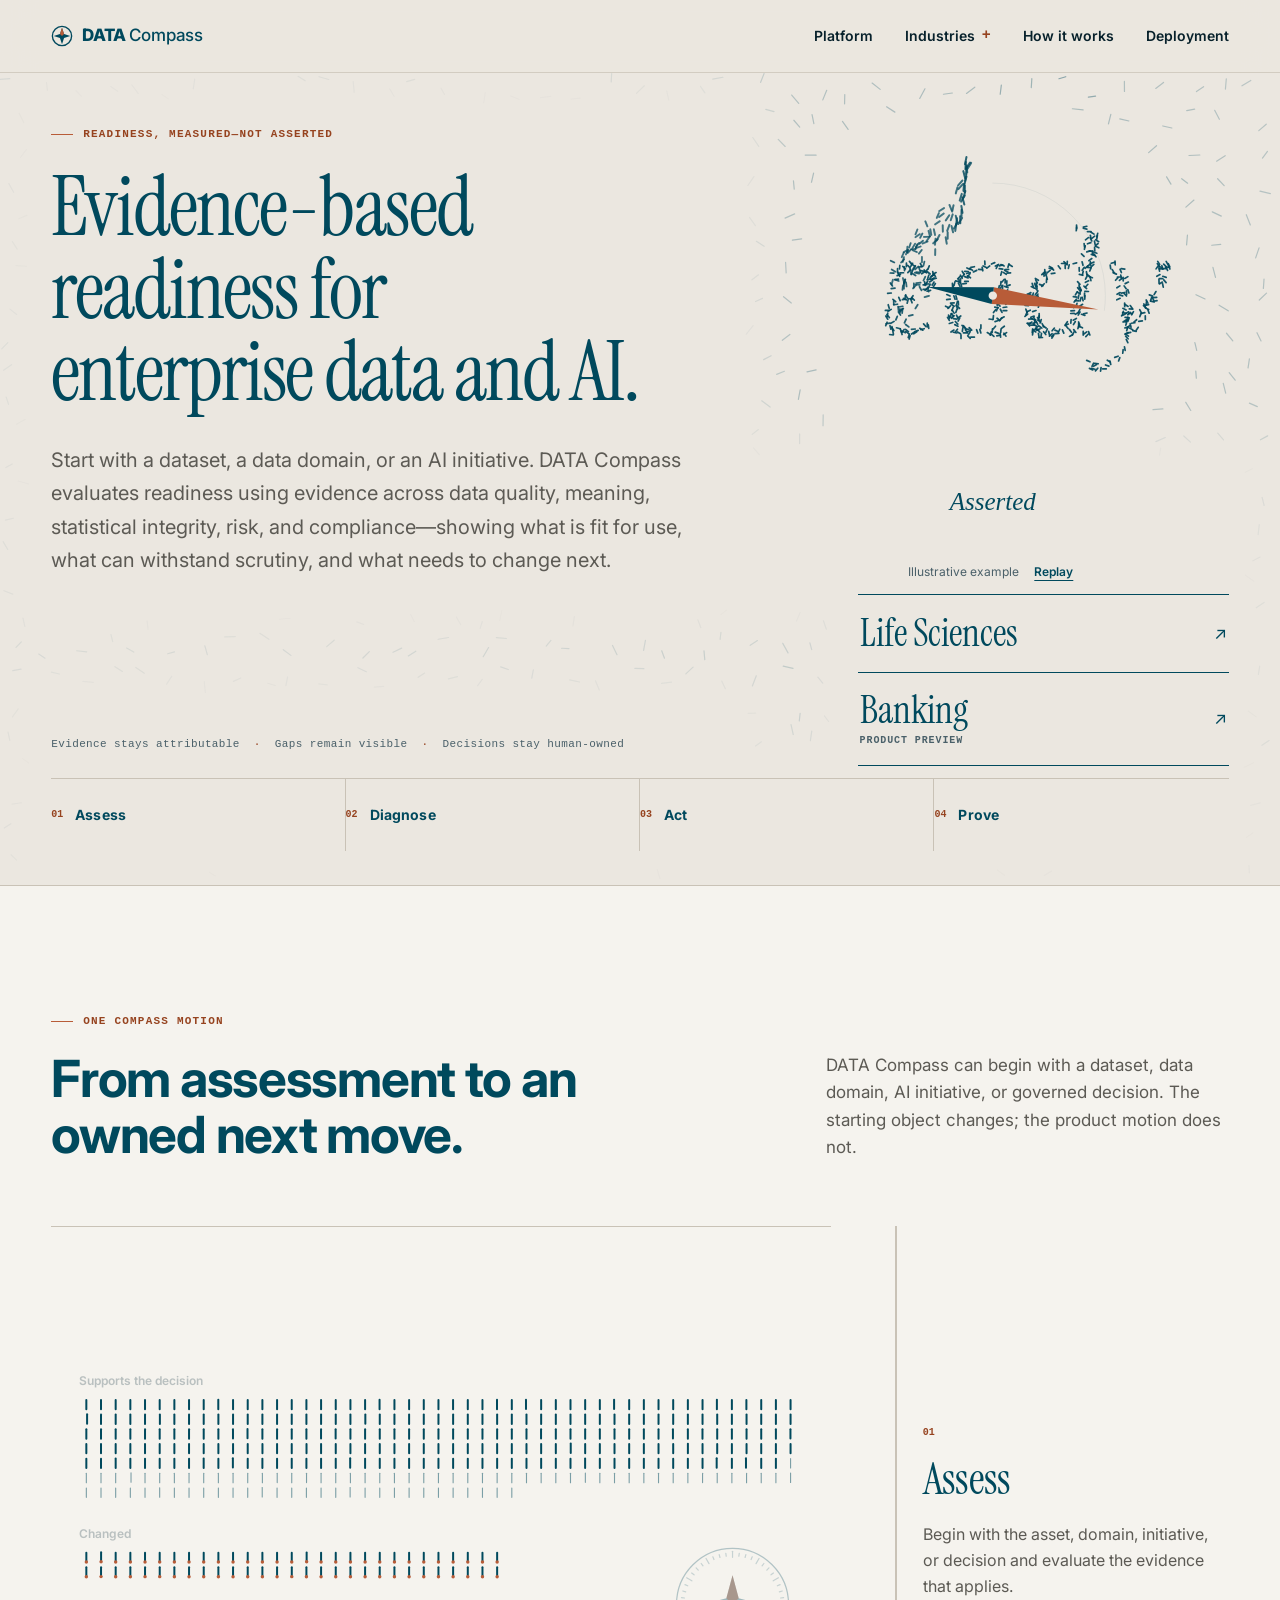
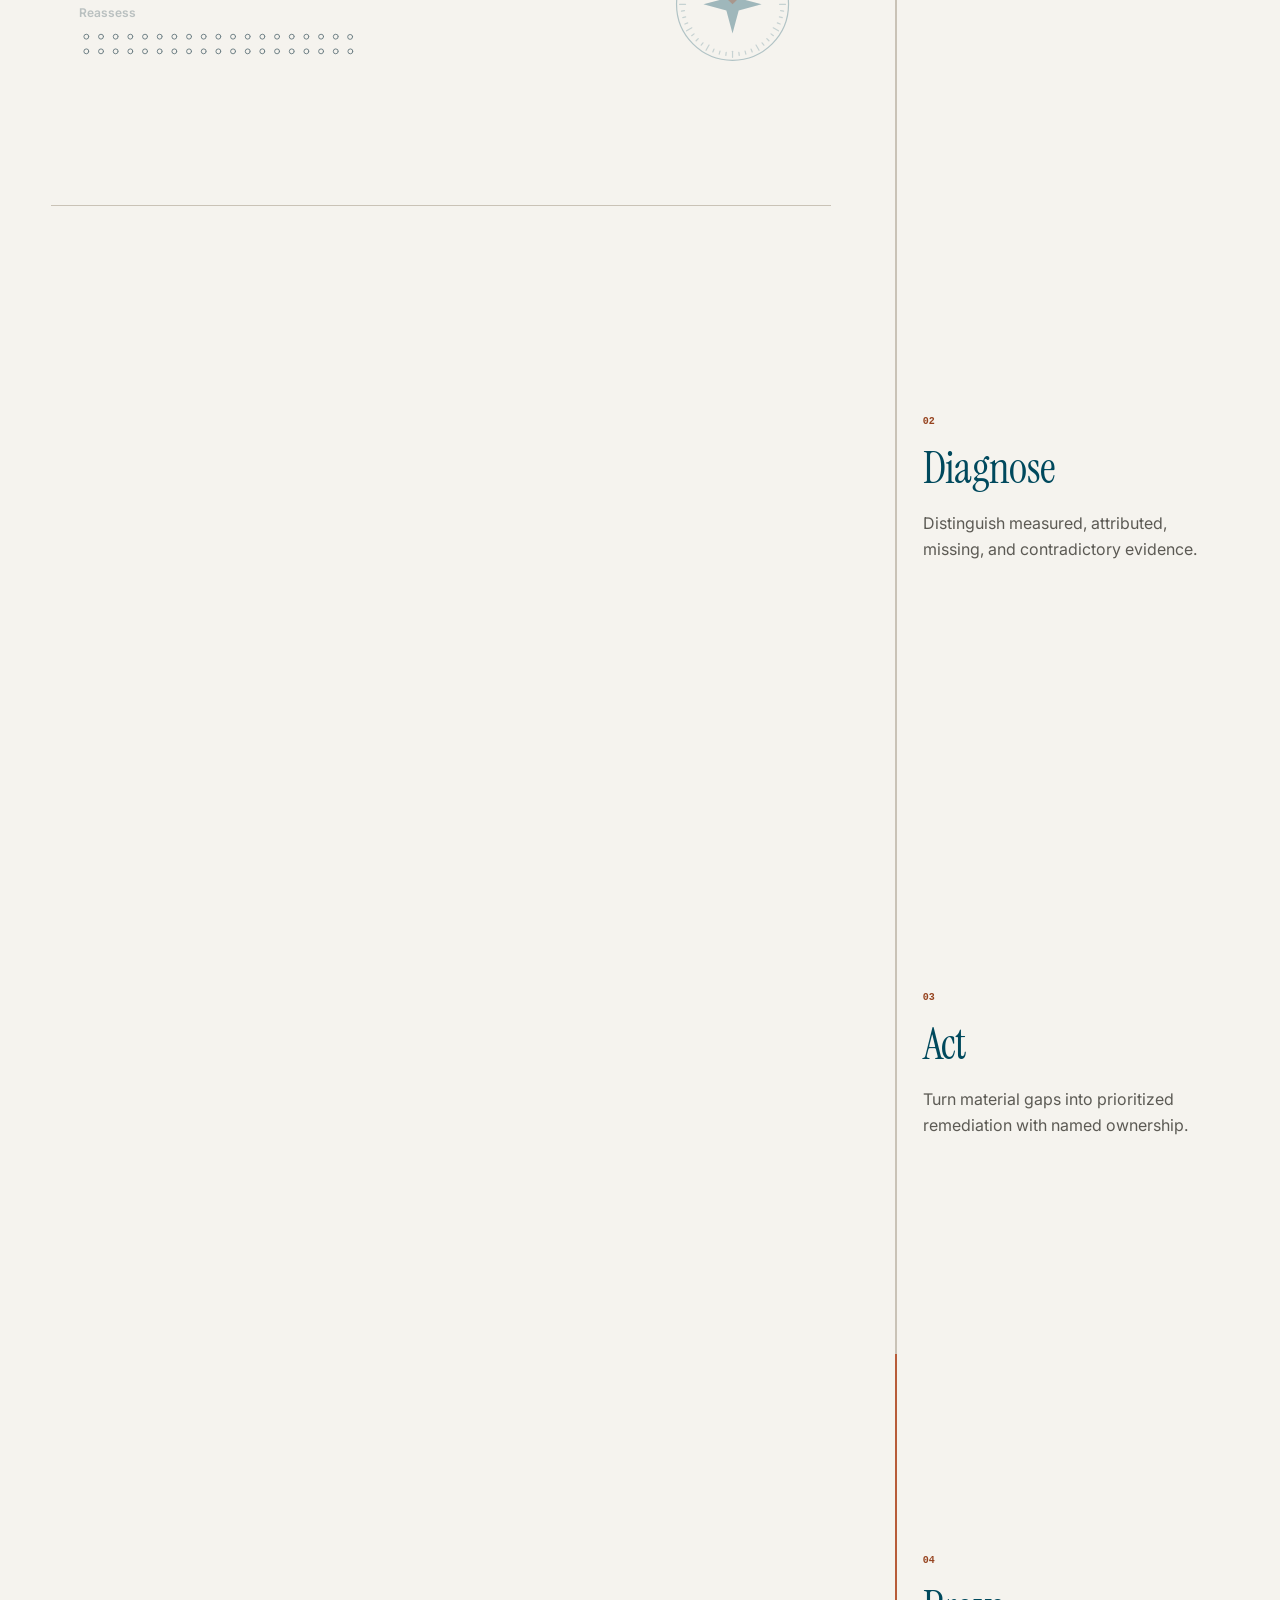
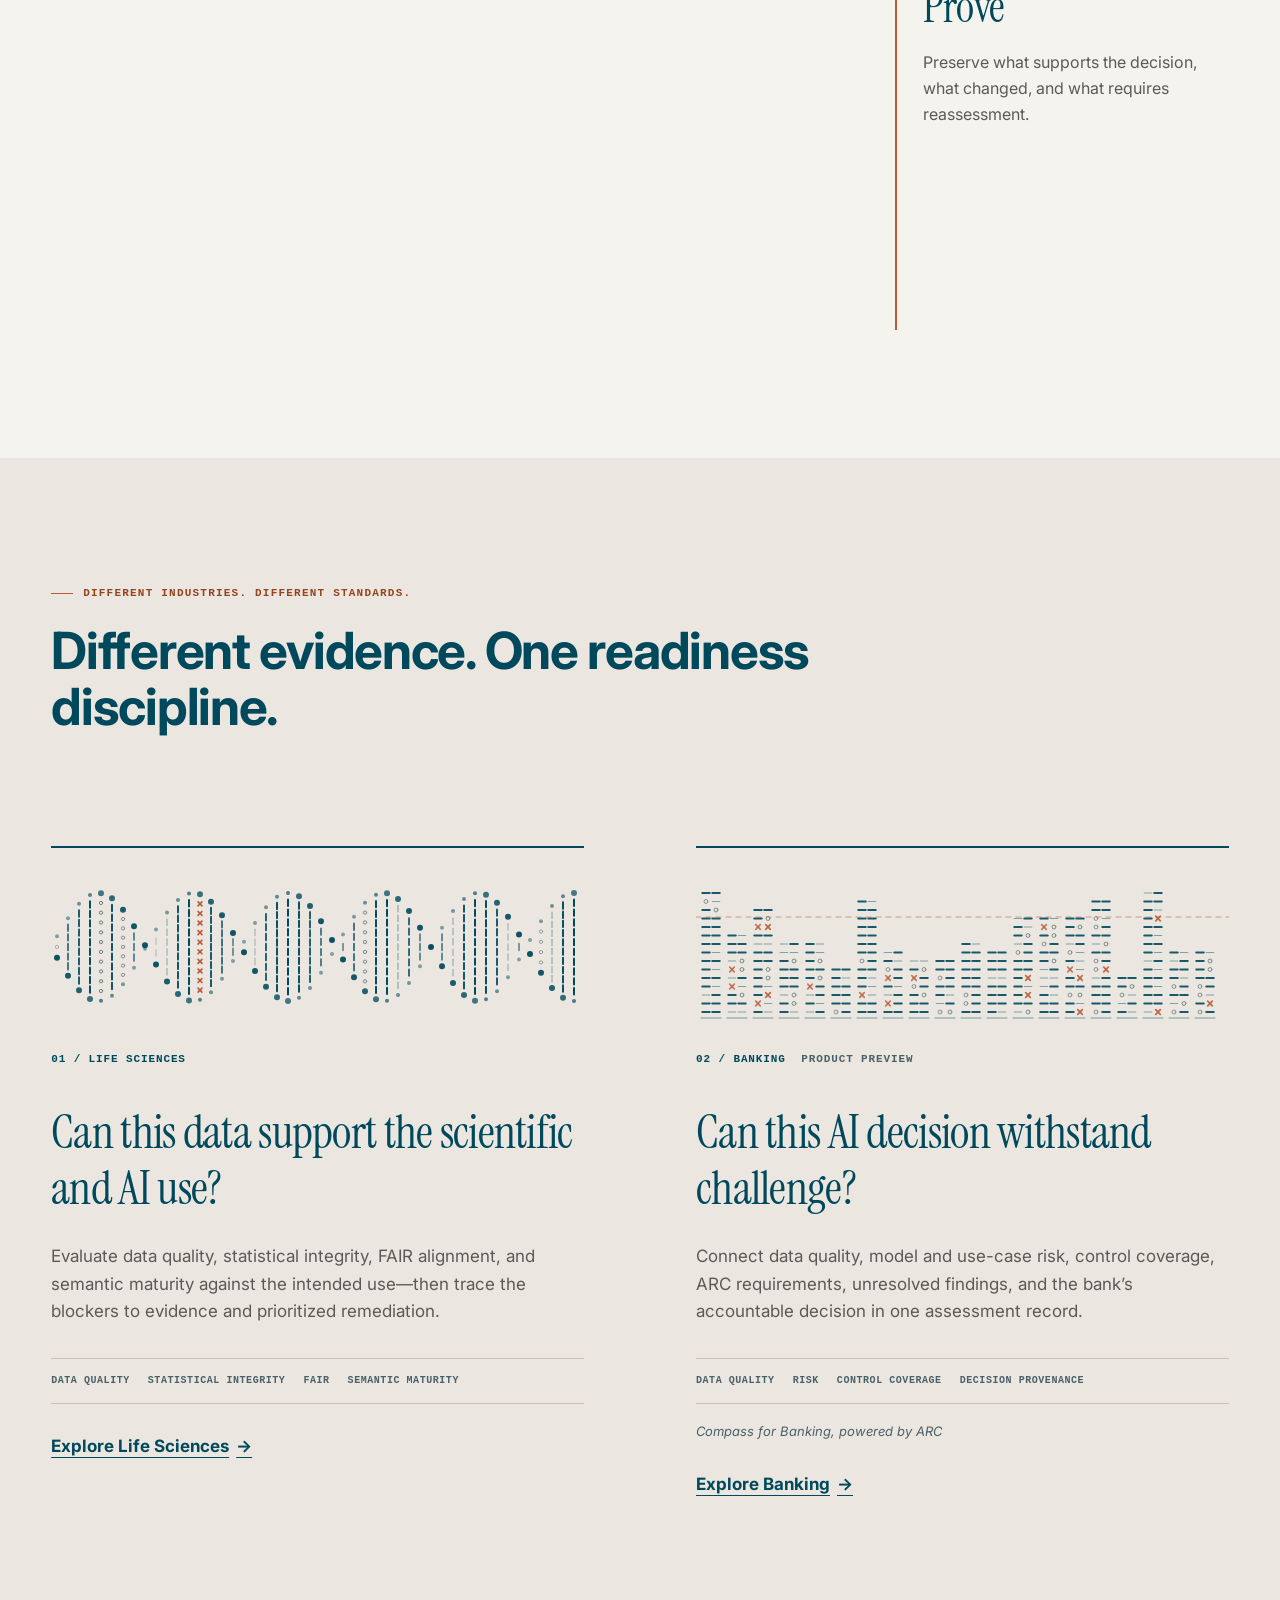
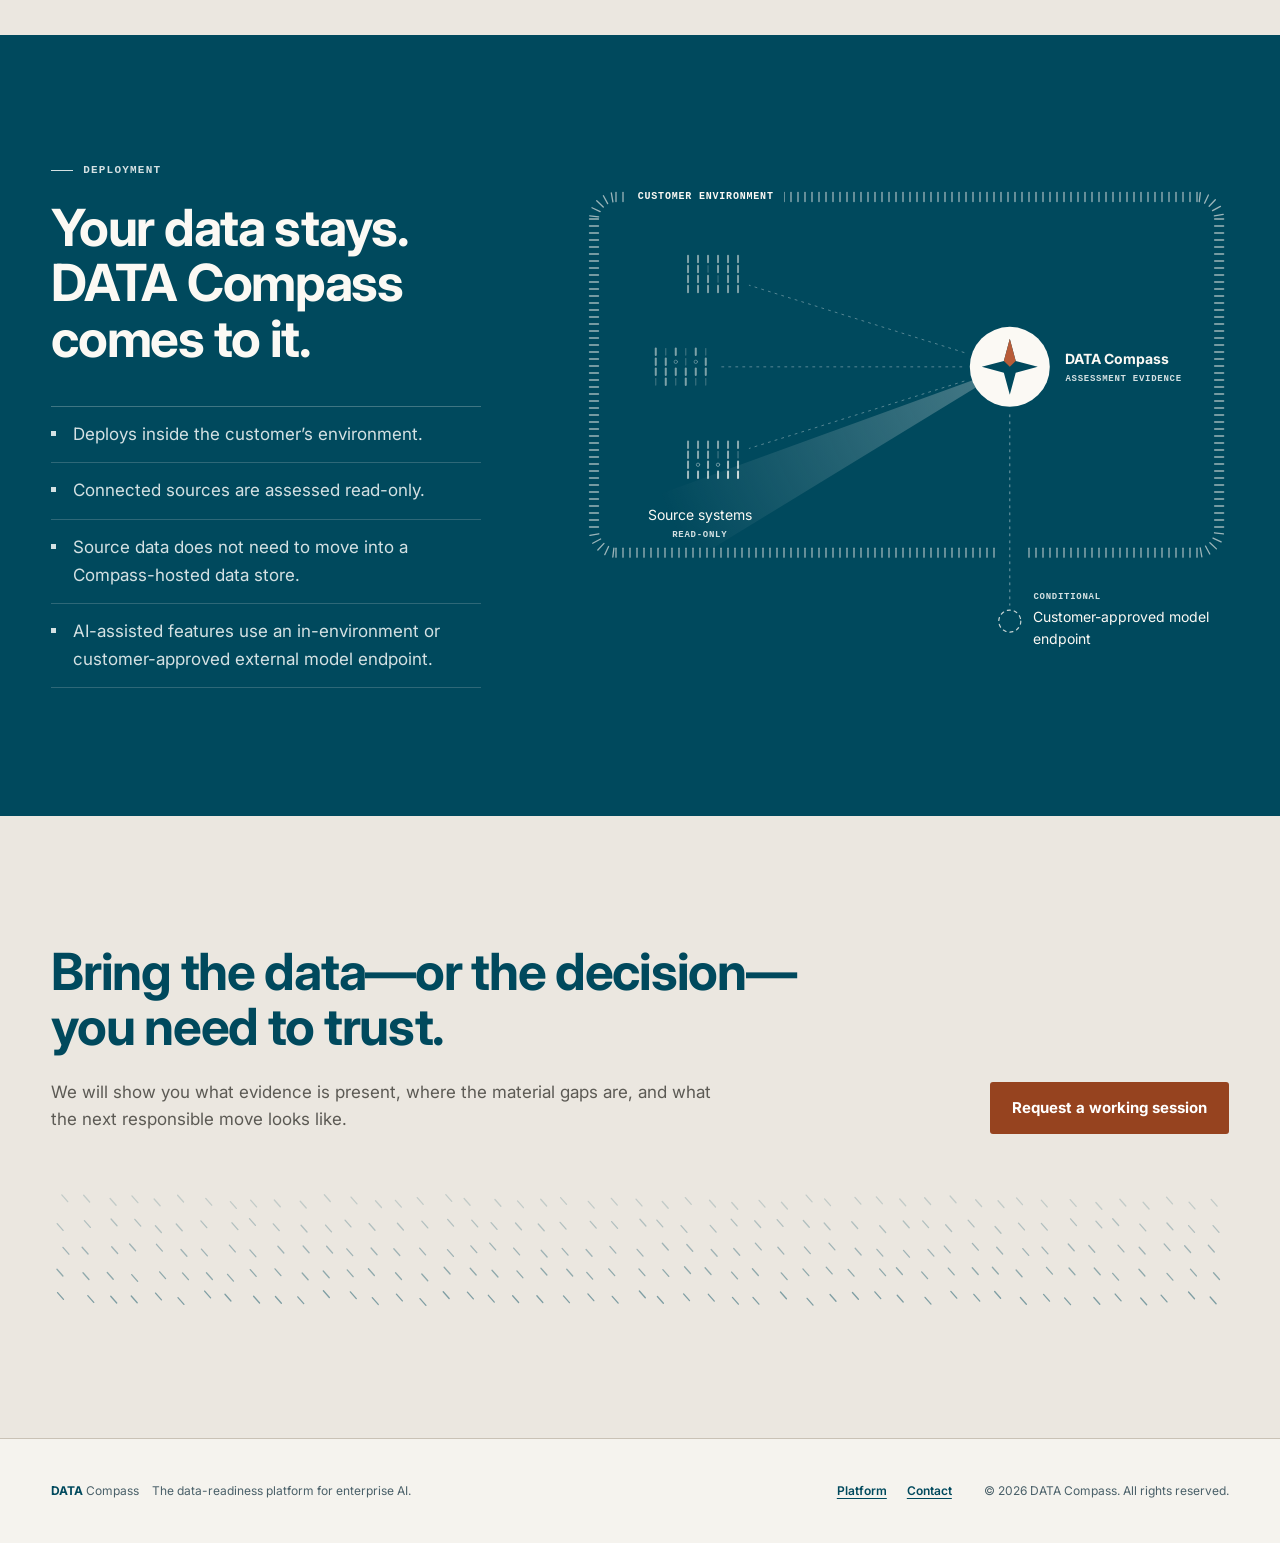
==== commit 2f74e26c: "feat: evidence-mark graphics on the home and platform pages Adds assets/field.js, a dependency-free " ====
--- a/index.html
+++ b/index.html
@@ -22,7 +22,7 @@
   <link rel="preconnect" href="https://fonts.googleapis.com">
   <link rel="preconnect" href="https://fonts.gstatic.com" crossorigin>
   <link href="https://fonts.googleapis.com/css2?family=Instrument+Serif:ital@0;1&family=Inter:wght@400;500;600;700&display=swap" rel="stylesheet">
-  <link rel="stylesheet" href="/assets/home.css?v=1">
+  <link rel="stylesheet" href="/assets/home.css?v=2">
   <script type="application/ld+json">
   {
     "@context": "https://schema.org",
@@ -89,11 +89,26 @@
 
   <main id="main" tabindex="-1">
     <header class="home-hero" aria-labelledby="hero-title">
+      <canvas class="home-hero__canvas" aria-hidden="true"></canvas>
       <div class="home-wrap home-hero__field">
         <div class="home-hero__copy">
           <p class="home-eyebrow">READINESS, MEASURED—NOT ASSERTED</p>
           <h1 id="hero-title">Evidence-based readiness for enterprise data and AI.</h1>
           <p class="home-hero__body">Start with a dataset, a data domain, or an AI initiative. DATA Compass evaluates readiness using evidence across data quality, meaning, statistical integrity, risk, and compliance—showing what is fit for use, what can withstand scrutiny, and what needs to change next.</p>
+        </div>
+
+        <div class="home-hero__dial" role="group" aria-label="Illustrative readiness dial. The asserted word ready resolves into evidence that is mostly measured, partly attributed, partly missing and partly contradictory.">
+          <div class="home-dial__stage"></div>
+          <div class="home-dial__meta">
+            <p class="home-dial__caption" aria-hidden="true"><span>Asserted</span><span>Measured</span></p>
+            <ul class="home-dial__legend">
+              <li data-state="measured">Measured</li>
+              <li data-state="attributed">Attributed</li>
+              <li data-state="missing">Missing</li>
+              <li data-state="contradictory">Contradictory</li>
+            </ul>
+            <p class="home-dial__note">Illustrative example <button type="button" data-field-replay>Replay</button></p>
+          </div>
         </div>
 
         <div class="home-hero__choices" aria-label="Explore an industry">
@@ -127,12 +142,15 @@
           <p>DATA Compass can begin with a dataset, data domain, AI initiative, or governed decision. The starting object changes; the product motion does not.</p>
         </div>
 
+        <div class="home-stage">
+          <div class="home-stage__figure"><canvas role="img" aria-label="Illustrative figure. The same set of evidence marks is scanned, sorted into measured, attributed, missing and contradictory, ranked into owned priorities, and kept as a record."></canvas></div>
         <ol class="home-stage-grid">
           <li><span class="home-stage-grid__number">01</span><h3>Assess</h3><p>Begin with the asset, domain, initiative, or decision and evaluate the evidence that applies.</p></li>
           <li><span class="home-stage-grid__number">02</span><h3>Diagnose</h3><p>Distinguish measured, attributed, missing, and contradictory evidence.</p></li>
           <li><span class="home-stage-grid__number">03</span><h3>Act</h3><p>Turn material gaps into prioritized remediation with named ownership.</p></li>
           <li><span class="home-stage-grid__number">04</span><h3>Prove</h3><p>Preserve what supports the decision, what changed, and what requires reassessment.</p></li>
         </ol>
+        </div>
       </div>
     </section>
 
@@ -142,6 +160,7 @@
         <h2 id="industries-title">Different evidence. One readiness discipline.</h2>
         <div class="home-industry-grid">
           <article class="home-industry">
+            <canvas class="home-industry__figure" data-figure="helix" aria-hidden="true"></canvas>
             <p class="home-industry__index">01 / Life Sciences</p>
             <h3>Can this data support the scientific and AI use?</h3>
             <p>Evaluate data quality, statistical integrity, FAIR alignment, and semantic maturity against the intended use—then trace the blockers to evidence and prioritized remediation.</p>
@@ -149,6 +168,7 @@
             <a class="home-text-link" href="/new/" data-measure="life-sciences-selected">Explore Life Sciences <span aria-hidden="true">→</span></a>
           </article>
           <article class="home-industry">
+            <canvas class="home-industry__figure" data-figure="columns" aria-hidden="true"></canvas>
             <p class="home-industry__index">02 / Banking <span>Product preview</span></p>
             <h3>Can this AI decision withstand challenge?</h3>
             <p>Connect data quality, model and use-case risk, control coverage, ARC requirements, unresolved findings, and the bank’s accountable decision in one assessment record.</p>
@@ -173,6 +193,7 @@
           </ul>
         </div>
         <figure class="home-boundary" role="img" aria-labelledby="boundary-caption">
+          <canvas class="home-boundary__canvas" aria-hidden="true"></canvas>
           <div class="home-boundary__customer">
             <span class="home-boundary__label">Customer environment</span>
             <div class="home-boundary__flow">
@@ -193,6 +214,7 @@
           <div><h2 id="request-title">Bring the data—or the decision—you need to trust.</h2><p>We will show you what evidence is present, where the material gaps are, and what the next responsible move looks like.</p></div>
           <a class="home-primary-link" href="#homeSessionForm" data-session-trigger data-measure="working-session-opened">Request a working session</a>
         </div>
+        <canvas class="home-close__bearing" aria-hidden="true"></canvas>
 
         <div class="home-session" id="homeSessionDialog" aria-hidden="false">
           <div class="home-session__card" aria-labelledby="homeSessionTitle">
@@ -236,5 +258,6 @@
   </footer>
 
   <script src="/assets/home.js?v=1" defer></script>
+  <script src="/assets/field.js?v=1" defer></script>
 </body>
 </html>
--- a/assets/home.css
+++ b/assets/home.css
@@ -33,10 +33,9 @@
 }
 
 .home-page *, .home-page *::before, .home-page *::after { box-sizing: border-box; }
-.home-page h1, .home-page h2, .home-page h3, .home-page p, .home-page ul,
-.home-page ol, .home-page figure { margin: 0; }
-.home-page ul, .home-page ol { padding: 0; list-style: none; }
-.home-page a { color: inherit; }
+.home-page :where(h1, h2, h3, p, ul, ol, figure) { margin: 0; }
+.home-page :where(ul, ol) { padding: 0; list-style: none; }
+.home-page :where(a) { color: inherit; }
 .home-page [hidden] { display: none !important; }
 .home-page :focus-visible {
   outline: 2px solid var(--home-teal);
@@ -62,6 +61,9 @@
   z-index: 700;
   top: 12px;
   left: 12px;
+  display: inline-flex;
+  align-items: center;
+  min-height: 44px;
   padding: 10px 16px;
   color: var(--home-on-teal);
   background: var(--home-teal);
@@ -89,6 +91,7 @@
   display: inline-flex;
   align-items: center;
   gap: 9px;
+  min-height: 44px;
   color: var(--home-teal);
   font-size: 17px;
   font-weight: 500;
@@ -238,7 +241,7 @@
 .home-evidence-labels { display: flex; flex-wrap: wrap; gap: 8px 18px; margin-top: 32px; padding-block: 15px; border-block: 1px solid var(--home-line); }
 .home-evidence-labels li { color: var(--home-quiet); font: 600 10px/1.4 var(--home-mono); letter-spacing: .055em; text-transform: uppercase; }
 .home-industry__attribution { margin-top: 17px; color: var(--home-quiet); font-size: 13px; font-style: italic; }
-.home-text-link { display: inline-block; margin-top: 30px; color: var(--home-teal); font-weight: 700; text-decoration-thickness: 1px; text-underline-offset: 5px; }
+.home-text-link { display: inline-flex; align-items: center; min-height: 44px; margin-top: 21px; color: var(--home-teal); font-weight: 700; text-decoration-thickness: 1px; text-underline-offset: 5px; }
 .home-text-link span { display: inline-block; margin-left: 7px; transition: transform 150ms cubic-bezier(.16, 1, .3, 1); }
 .home-text-link:hover span { transform: translateX(4px); }
 
@@ -305,7 +308,7 @@
 }
 .home-field textarea { resize: vertical; }
 .home-form-more { margin-top: 18px; }
-.home-form-more summary { color: var(--home-teal); font-size: 13px; font-weight: 700; cursor: pointer; }
+.home-form-more summary { display: flex; align-items: center; min-height: 44px; color: var(--home-teal); font-size: 13px; font-weight: 700; cursor: pointer; }
 .home-form-more summary span { color: var(--home-quiet); font-weight: 400; }
 .home-form-message { min-height: 25px; margin-top: 15px; color: var(--home-terra-ink); font-size: 13px; }
 .home-form-actions { display: flex; justify-content: flex-end; gap: 12px; margin-top: 12px; }
@@ -339,7 +342,7 @@
 .home-footer__inner strong { color: var(--home-teal); }
 .home-footer__inner p:first-child span { margin-left: 10px; }
 .home-footer__inner div { display: flex; gap: 20px; }
-.home-footer a { color: var(--home-teal); font-weight: 600; text-underline-offset: 3px; }
+.home-footer a { display: inline-flex; align-items: center; min-height: 44px; color: var(--home-teal); font-weight: 600; text-underline-offset: 3px; }
 
 @media (max-width: 980px) {
   .home-hero__field { grid-template-rows: auto auto auto auto; min-height: 0; }
@@ -411,3 +414,86 @@
     transition-duration: .01ms !important;
   }
 }
+
+/* ------------------------------------------------------------------
+   Evidence field. Graphics are drawn by /assets/field.js, which adds
+   .field-js to <html>. Without it the page keeps the plain layout above.
+   ------------------------------------------------------------------ */
+.home-hero { position: relative; overflow: hidden; }
+.home-hero__field { position: relative; }
+.home-hero__canvas, .home-hero__dial, .home-stage__figure, .home-industry__figure,
+.home-boundary__canvas, .home-close__bearing { display: none; }
+
+.field-js .home-hero__canvas { display: block; position: absolute; inset: 0; width: 100%; height: 100%; pointer-events: none; }
+.field-js .home-hero__field { grid-template-rows: auto auto auto; padding-top: clamp(32px, 3.6vw, 52px); }
+.field-js .home-hero__copy { grid-row: 1; align-self: center; padding-block: 8px 16px; }
+.field-js .home-hero__dial { display: flex; flex-direction: column; grid-column: 8 / 13; grid-row: 1; min-height: 410px; }
+.field-js .home-hero__assurance { grid-row: 2; }
+.field-js .home-hero__choices { grid-row: 2; }
+.field-js .home-motion-rail { grid-row: 3; }
+.home-dial__stage { flex: 1; min-height: 300px; }
+.home-dial__meta { padding-top: 16px; text-align: center; }
+.home-dial__caption { display: grid; color: var(--home-teal); font-family: var(--home-serif); font-size: 25px; font-style: italic; line-height: 1.1; }
+.home-dial__caption span { grid-area: 1 / 1; transition: opacity 500ms ease, transform 500ms cubic-bezier(.16, 1, .3, 1); }
+.home-dial__caption span:last-child { opacity: 0; transform: translateY(8px); color: var(--home-terra-ink); }
+.is-measured .home-dial__caption span:first-child { opacity: 0; transform: translateY(-8px); }
+.is-measured .home-dial__caption span:last-child { opacity: 1; transform: none; }
+.home-dial__legend { display: flex; flex-wrap: wrap; justify-content: center; gap: 4px 18px; margin-top: 12px; opacity: 0; transition: opacity 600ms ease; }
+.is-measured .home-dial__legend { opacity: 1; }
+.home-dial__legend li { display: inline-flex; align-items: center; gap: 7px; color: var(--home-quiet); font-size: 12.5px; font-weight: 600; }
+.home-dial__legend li::before { content: ''; flex: none; width: 2px; height: 11px; background: var(--home-teal); border-radius: 1px; }
+.home-dial__legend li[data-state="attributed"]::before { width: 1px; opacity: .55; }
+.home-dial__legend li[data-state="missing"]::before { width: 7px; height: 7px; background: none; border: 1px solid var(--home-quiet); border-radius: 50%; }
+.home-dial__legend li[data-state="contradictory"]::before { content: '×'; width: auto; height: auto; background: none; color: var(--home-terra); font-size: 15px; font-weight: 700; line-height: 1; }
+.home-dial__note { margin-top: 2px; color: var(--home-quiet); font-size: 12px; }
+.home-dial__note button { display: inline-flex; align-items: center; min-height: 44px; margin-left: 8px; padding: 0 4px; color: var(--home-teal); background: none; border: 0; font: 600 12px/1 var(--home-sans); text-decoration: underline; text-underline-offset: 4px; cursor: pointer; }
+
+.field-js .home-stage { display: grid; grid-template-columns: minmax(0, 1.4fr) minmax(250px, .6fr); gap: clamp(32px, 5vw, 76px); align-items: start; margin-top: clamp(40px, 5vw, 64px); }
+.field-js .home-stage__figure { display: block; position: sticky; top: 104px; height: min(580px, calc(100vh - 150px)); border-block: 1px solid var(--home-line); }
+.field-js .home-stage__figure canvas { display: block; width: 100%; height: 100%; }
+.field-js .home-stage .home-stage-grid { display: block; margin-top: 0; border-top: 0; }
+.field-js .home-stage .home-stage-grid li { display: flex; flex-direction: column; justify-content: center; min-height: 64vh; padding: 0 0 0 26px; border: 0; border-left: 2px solid var(--home-line); transition: border-color 300ms ease; }
+.field-js .home-stage .home-stage-grid li.is-active { border-left-color: var(--home-terra); }
+.field-js .home-stage .home-stage-grid h3 { margin-top: 16px; font-family: var(--home-serif); font-size: clamp(34px, 3.4vw, 46px); font-weight: 400; }
+.field-js .home-stage .home-stage-grid p { max-width: 30ch; font-size: 16px; }
+
+.field-js .home-industry__figure { display: block; width: 100%; height: 150px; margin-bottom: 30px; }
+
+.field-js .home-boundary { aspect-ratio: 62 / 47; padding: 0; }
+.field-js .home-boundary.is-tall { aspect-ratio: 3 / 4.4; }
+.field-js .home-boundary__canvas { display: block; position: absolute; inset: 0; width: 100%; height: 100%; }
+.field-js .home-boundary .home-boundary__customer { position: static; padding: 0; border: 0; }
+.field-js .home-boundary .home-boundary__label { top: 16px; left: 44px; transform: translateY(-50%); }
+.field-js .home-boundary .home-boundary__flow { display: block; }
+.field-js .home-boundary .home-boundary__arrow { display: none; }
+.field-js .home-boundary .home-boundary__node { position: absolute; min-height: 0; padding: 0; gap: 3px; color: var(--home-on-teal); background: none; border: 0; white-space: nowrap; transform: translateX(-50%); }
+.field-js .home-boundary .home-boundary__node small { color: var(--home-on-teal-dim); }
+.field-js .home-boundary .home-boundary__flow > .home-boundary__node:first-child { left: 18%; top: 66%; }
+.field-js .home-boundary .home-boundary__node--compass { left: calc(66% + 56px); top: 38%; align-items: flex-start; transform: translateY(-50%); }
+.field-js .home-boundary .home-boundary__conditional { position: absolute; inset: 90% auto auto calc(66% + 24px); display: flex; flex-direction: column; align-items: flex-start; gap: 2px; width: auto; margin: 0; transform: translateY(-50%); }
+.field-js .home-boundary .home-boundary__conditional .home-boundary__node { position: static; flex: none; align-items: flex-start; max-width: 17ch; min-height: 0; padding: 0; text-align: left; white-space: normal; transform: none; }
+.field-js .home-boundary.is-tall .home-boundary__flow > .home-boundary__node:first-child { left: 50%; top: 23%; }
+.field-js .home-boundary.is-tall .home-boundary__node--compass { left: 50%; top: calc(46% + 46px); align-items: center; transform: translateX(-50%); }
+.field-js .home-boundary.is-tall .home-boundary__conditional { inset: calc(84% + 18px) auto auto 50%; align-items: center; transform: translateX(-50%); }
+.field-js .home-boundary.is-tall .home-boundary__conditional .home-boundary__node { align-items: center; max-width: none; text-align: center; white-space: nowrap; }
+
+.field-js .home-close__bearing { display: block; width: 100%; height: 120px; margin-top: 56px; }
+
+@media (max-width: 980px) {
+  .field-js .home-hero__field { display: block; }
+  .field-js .home-hero__dial { min-height: 400px; margin-top: 20px; }
+  .field-js .home-hero__choices { margin-top: 36px; }
+}
+
+@media (max-width: 800px) {
+  .field-js .home-stage { display: block; }
+  .field-js .home-stage__figure { z-index: 2; top: 72px; height: 42vh; min-height: 250px; margin-inline: calc(var(--home-gutter) * -1); padding-inline: 8px; background: var(--home-card); }
+  .field-js .home-stage .home-stage-grid li { min-height: 52vh; }
+}
+
+@media (max-width: 480px) {
+  .field-js .home-hero__dial { min-height: 350px; }
+  .home-dial__stage { min-height: 240px; }
+  .field-js .home-stage__figure { top: 64px; margin-inline: -20px; }
+  .field-js .home-industry__figure { height: 120px; }
+}
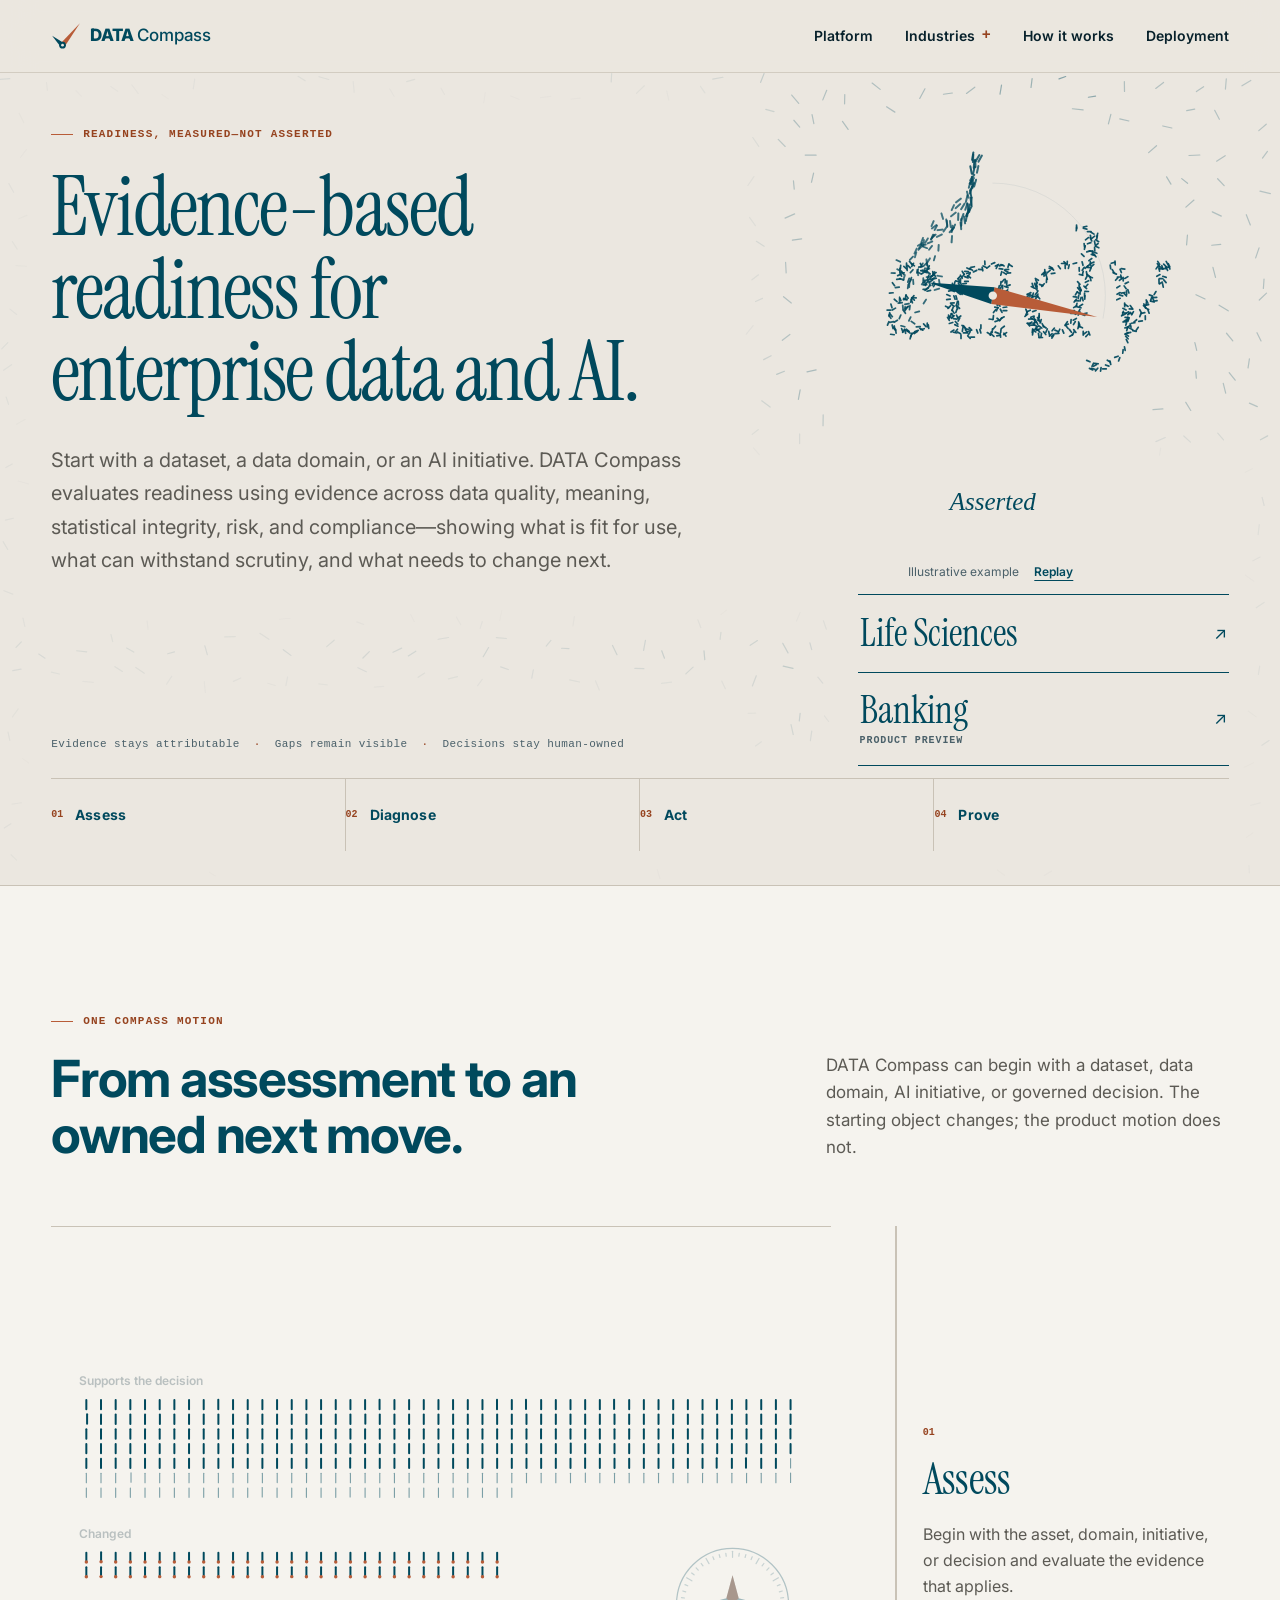
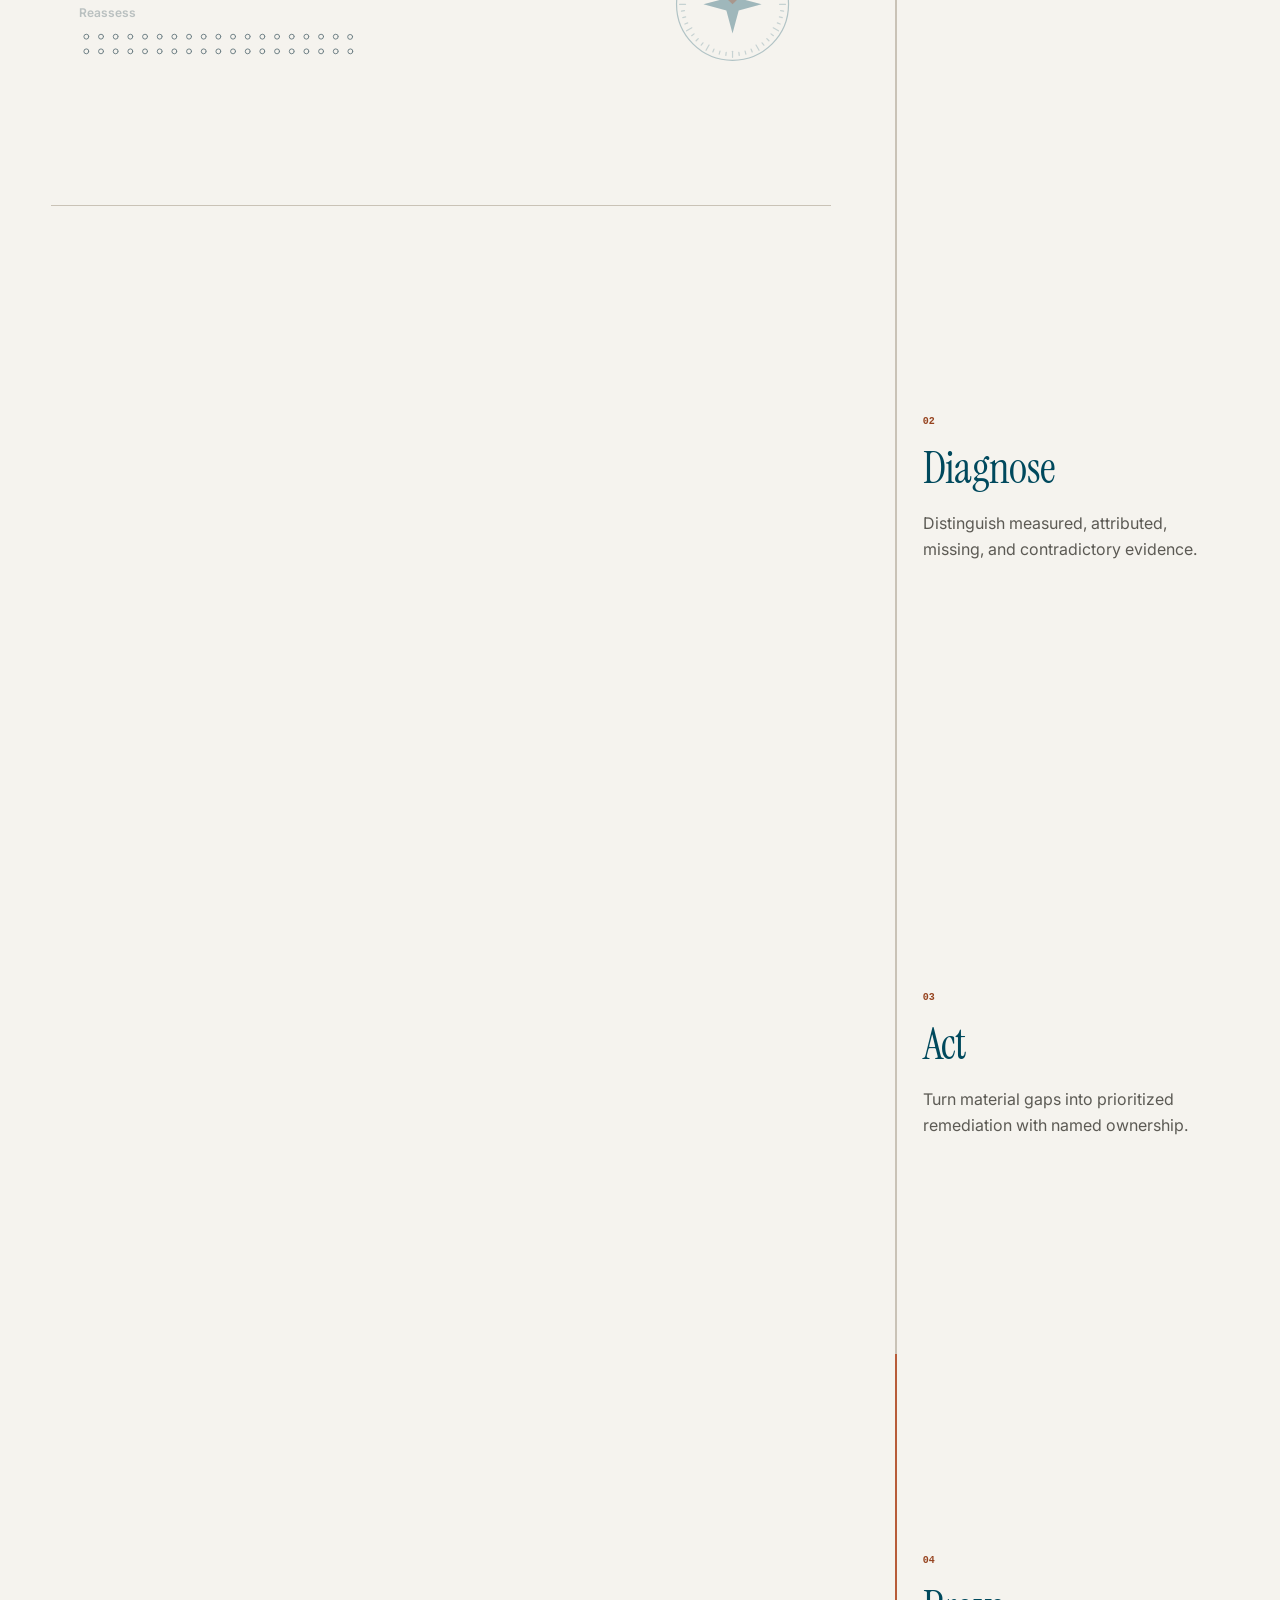
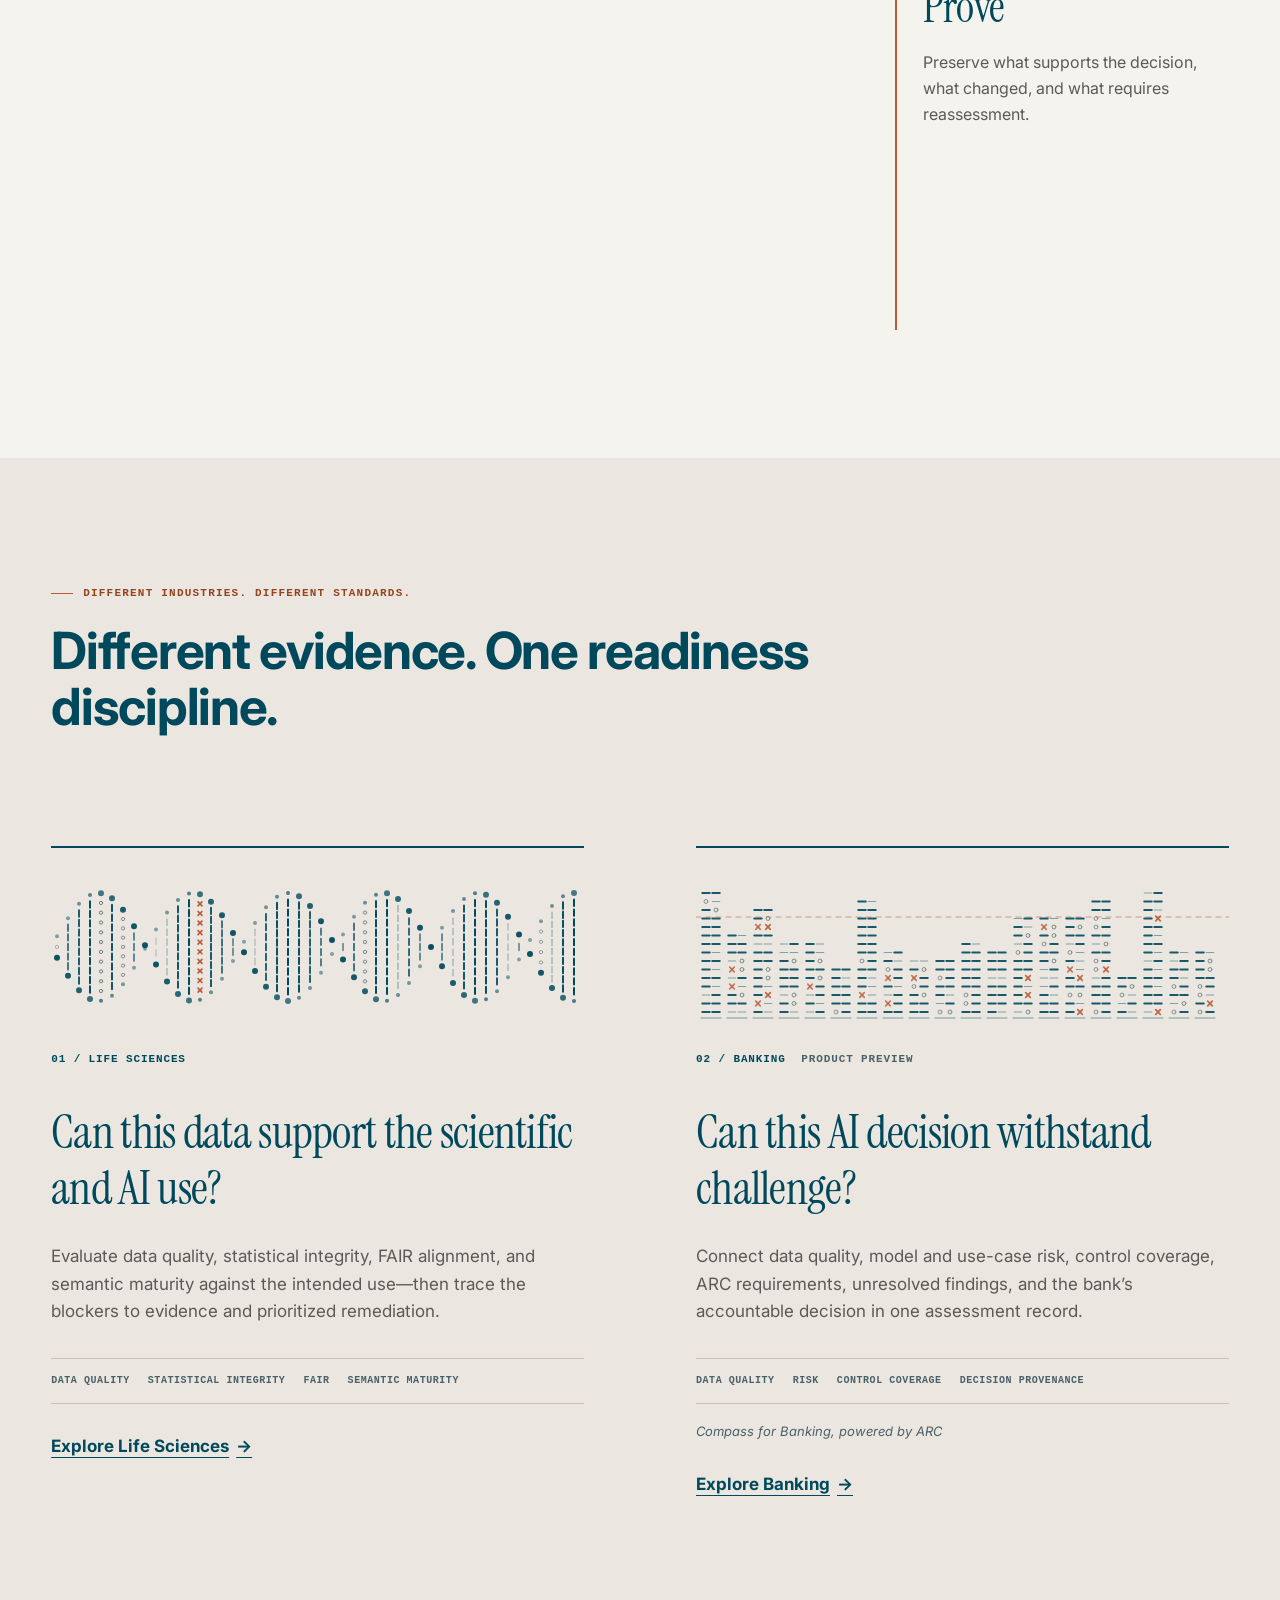
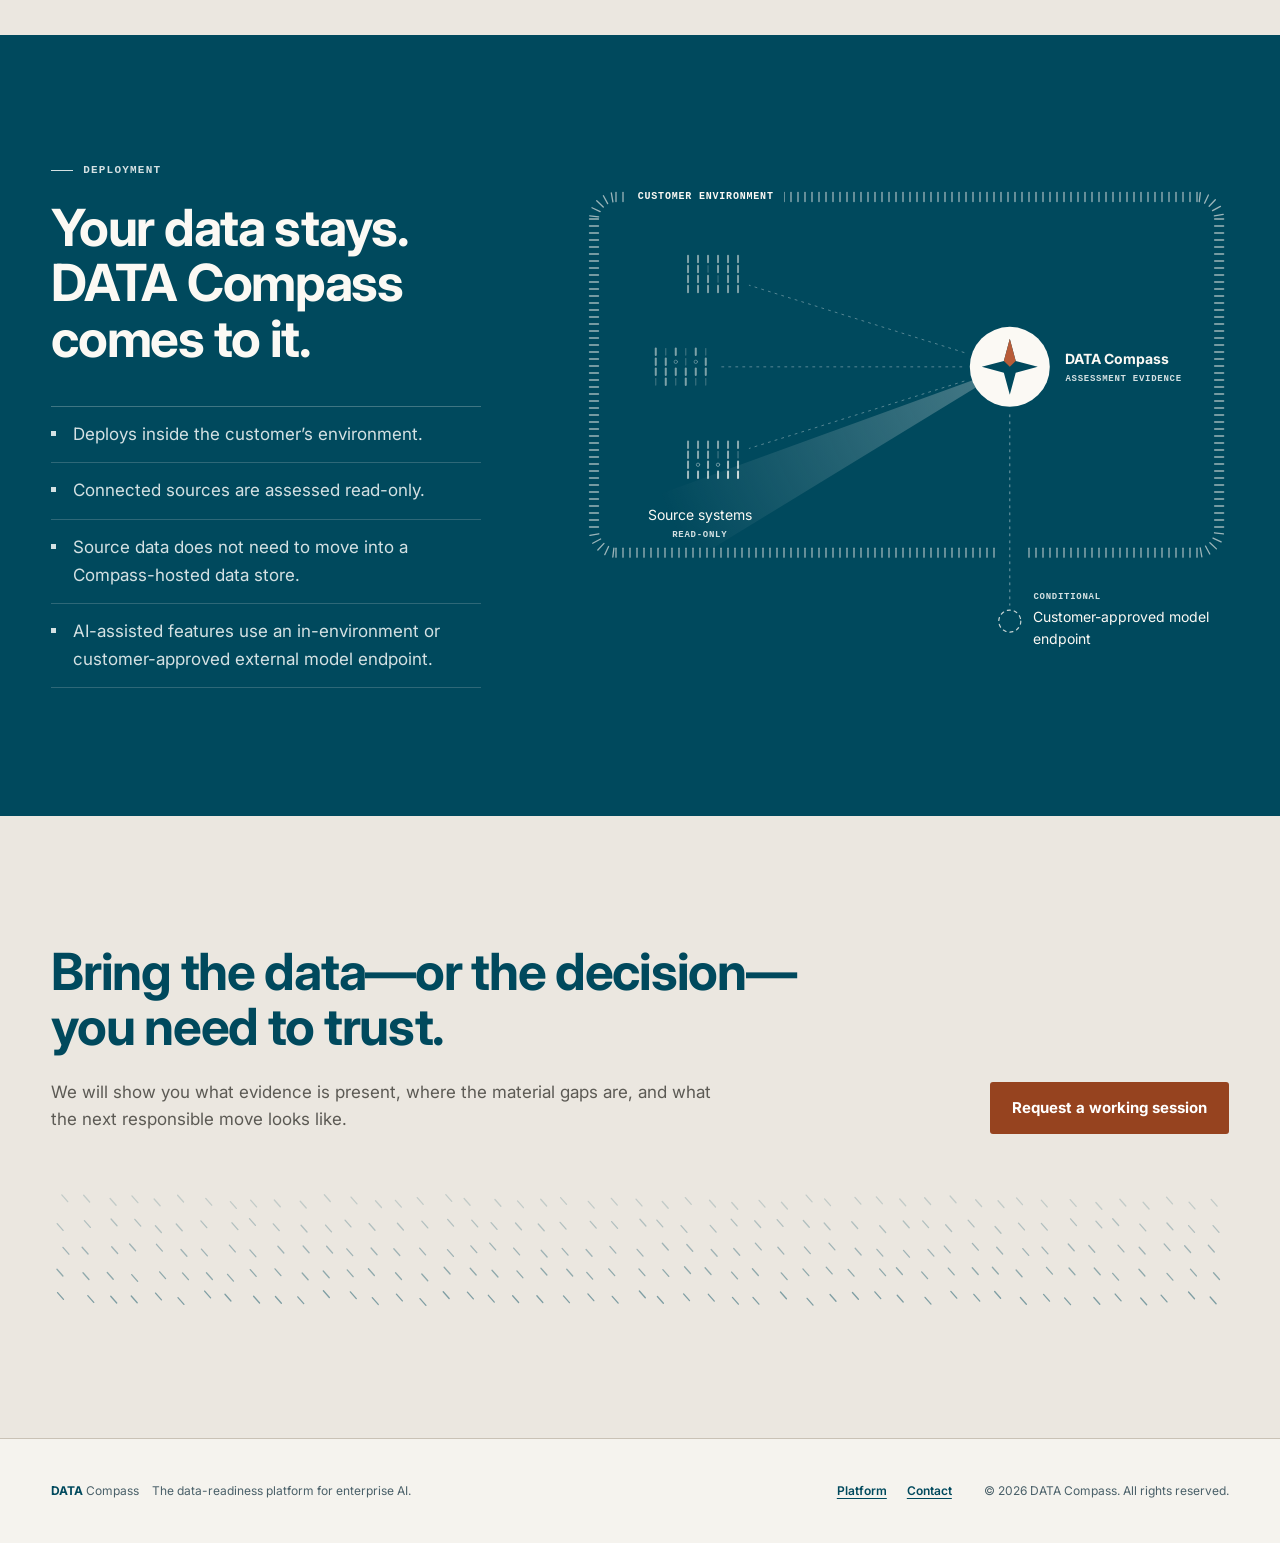
==== commit 30f640f4: "Replace the compass-ring mark with the Measured Tick on home and platform Header mark on /, header a" ====
--- a/index.html
+++ b/index.html
@@ -18,7 +18,7 @@
   <meta name="twitter:title" content="DATA Compass · Evidence-based readiness for enterprise data and AI">
   <meta name="twitter:description" content="See what is ready, what is missing, and what should happen next.">
   <meta name="twitter:image" content="https://compassfordata.com/img/og-platform.png">
-  <link rel="icon" href="data:image/svg+xml,<svg xmlns='http://www.w3.org/2000/svg' viewBox='0 0 32 32'><circle cx='16' cy='16' r='13.5' fill='none' stroke='%2300495D' stroke-width='2.5'/><path d='M16 4 L19 13 L28 16 L19 19 L16 28 L13 19 L4 16 L13 13 Z' fill='%2300495D'/><path d='M16 4 L19 13 L16 16 L13 13 Z' fill='%23B85C38'/></svg>">
+  <link rel="icon" href="data:image/svg+xml,<svg xmlns='http://www.w3.org/2000/svg' viewBox='9 9 82 82'><mask id='m'><rect width='100' height='100' fill='%23fff'/><circle cx='40.5' cy='72' r='3.7' fill='%23000'/></mask><g mask='url(%23m)'><path d='M12 46 L45.2 66.8 L35.8 77.2 Z' fill='%2300495D'/><path d='M88 12 L46 76.3 L35 67.7 Z' fill='%23B85C38'/><circle cx='40.5' cy='72' r='9.2' fill='%2300495D'/></g></svg>">
   <link rel="preconnect" href="https://fonts.googleapis.com">
   <link rel="preconnect" href="https://fonts.gstatic.com" crossorigin>
   <link href="https://fonts.googleapis.com/css2?family=Instrument+Serif:ital@0;1&family=Inter:wght@400;500;600;700&display=swap" rel="stylesheet">
@@ -53,11 +53,7 @@
   <nav class="home-nav" id="siteHeader" aria-label="Main">
     <div class="home-wrap home-nav__inner">
       <a class="home-brand" href="/" aria-label="DATA Compass home">
-        <svg width="22" height="22" viewBox="0 0 32 32" aria-hidden="true" focusable="false">
-          <circle cx="16" cy="16" r="14" fill="none" stroke="currentColor" stroke-width="2"/>
-          <path d="M16 4 L19 13 L28 16 L19 19 L16 28 L13 19 L4 16 L13 13 Z" fill="currentColor"/>
-          <path d="M16 4 L19 13 L16 16 L13 13 Z" class="home-brand__signal"/>
-        </svg>
+        <svg width="30" height="28" viewBox="9 9 82 76" aria-hidden="true" focusable="false"><mask id="dcMarkNav"><rect x="0" y="0" width="100" height="100" fill="#fff"/><circle cx="40.5" cy="72" r="3.7" fill="#000"/></mask><g mask="url(#dcMarkNav)"><path d="M12 46 L45.2 66.8 L35.8 77.2 Z" fill="currentColor"/><path d="M88 12 L46 76.3 L35 67.7 Z" class="home-brand__signal"/><circle cx="40.5" cy="72" r="9.2" fill="currentColor"/></g></svg>
         <span><strong>DATA</strong> Compass</span>
       </a>
 
